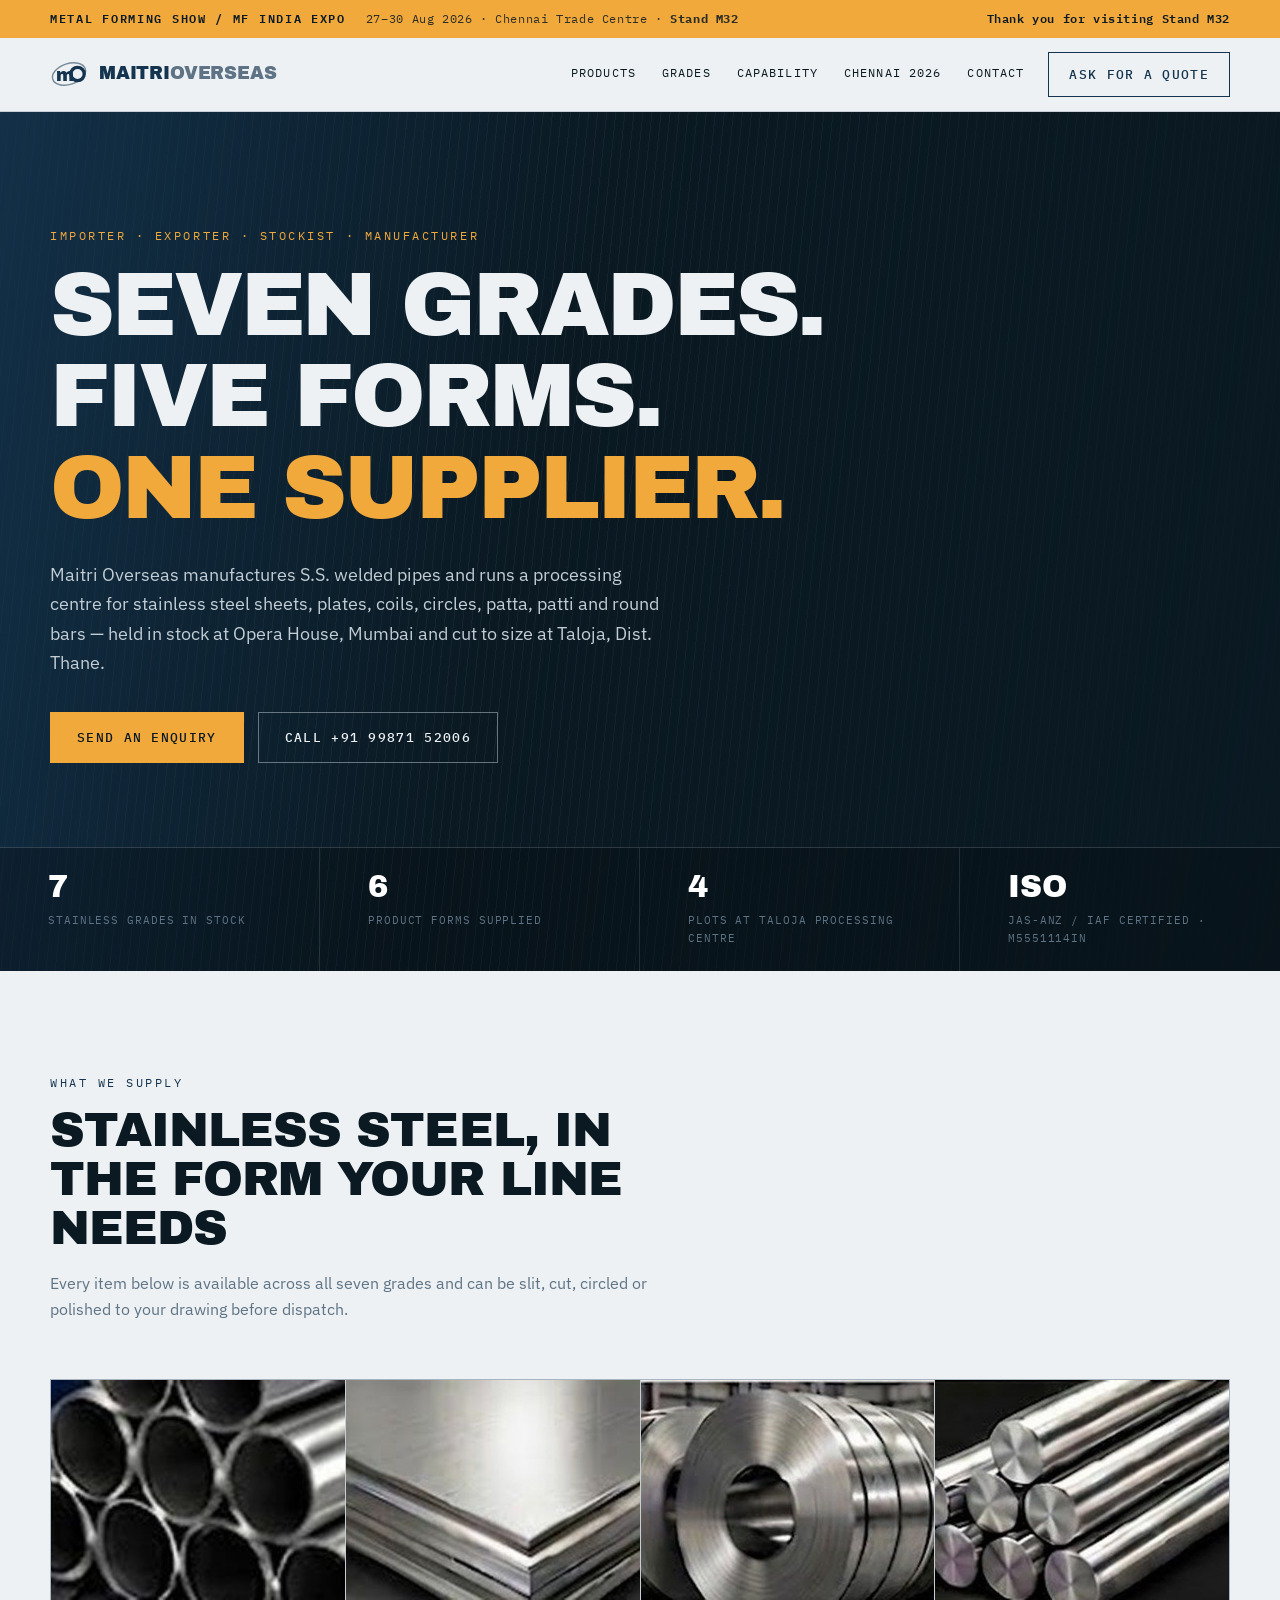
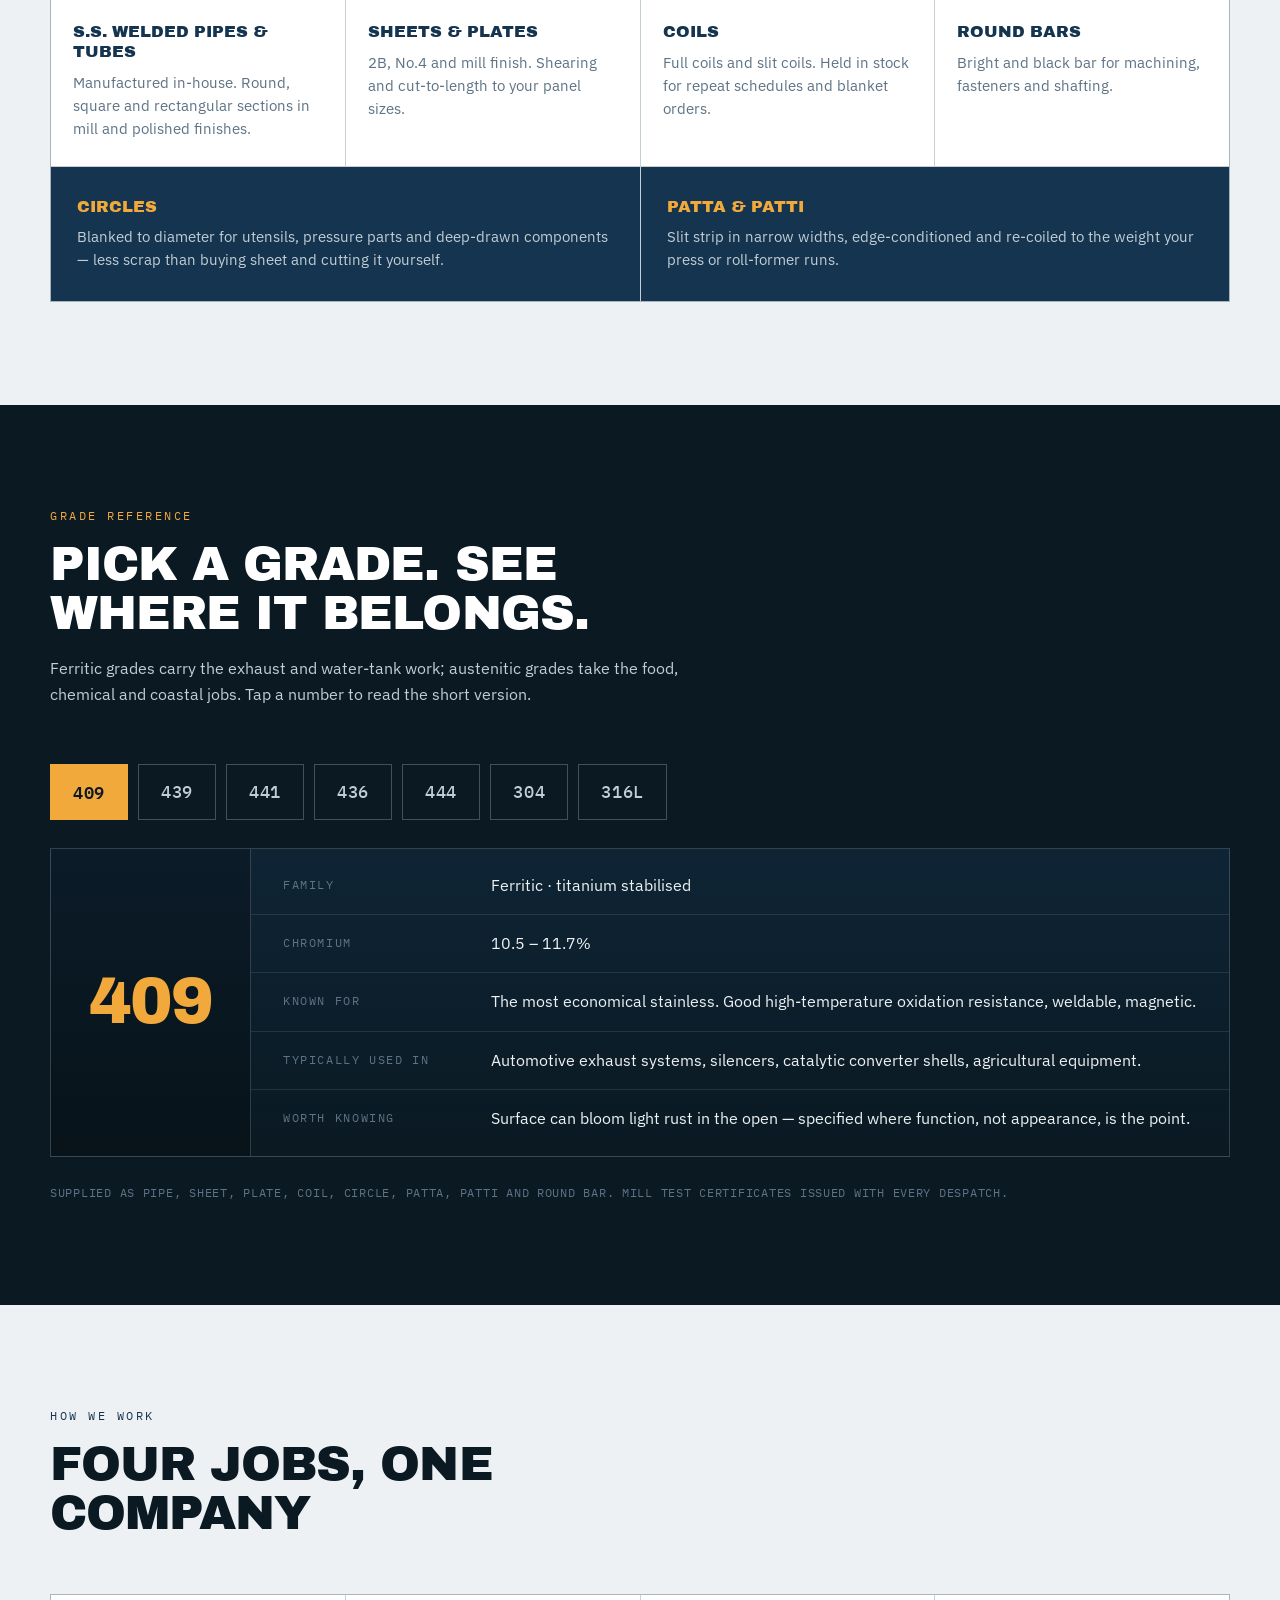
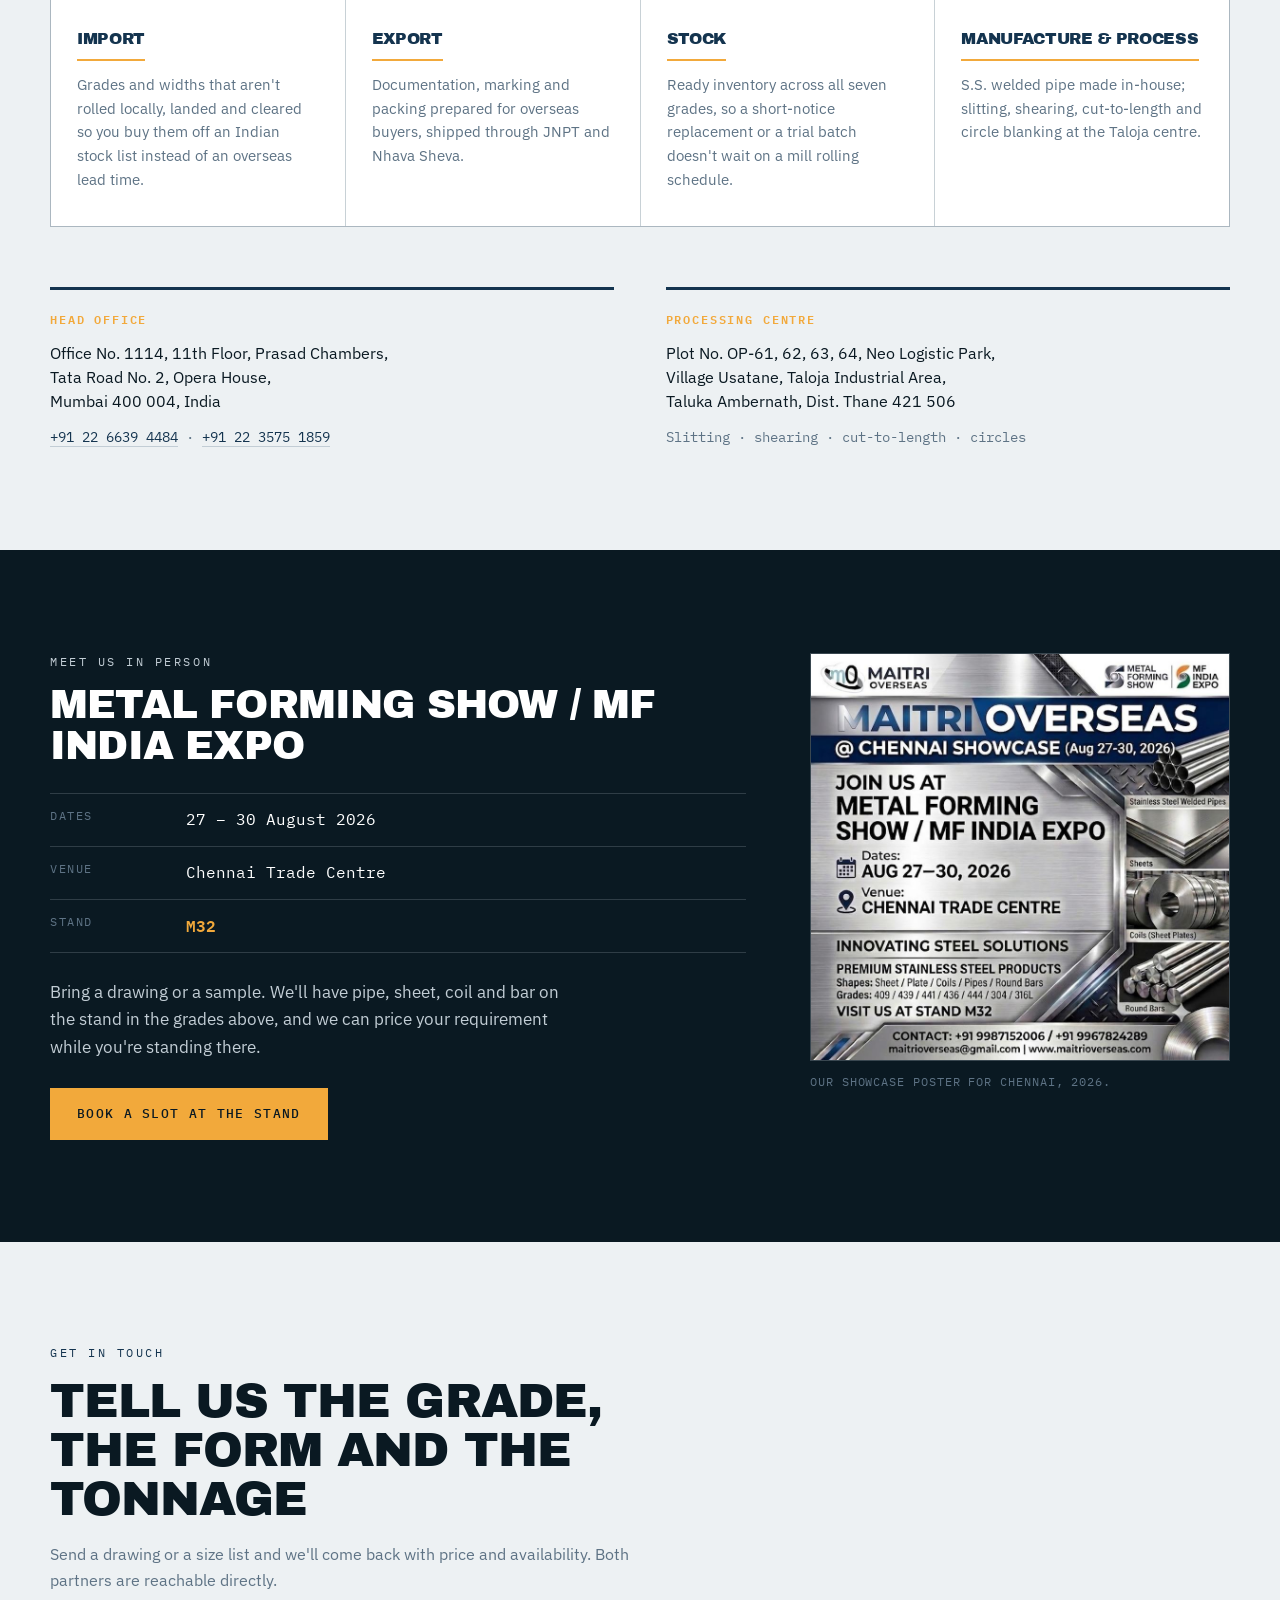
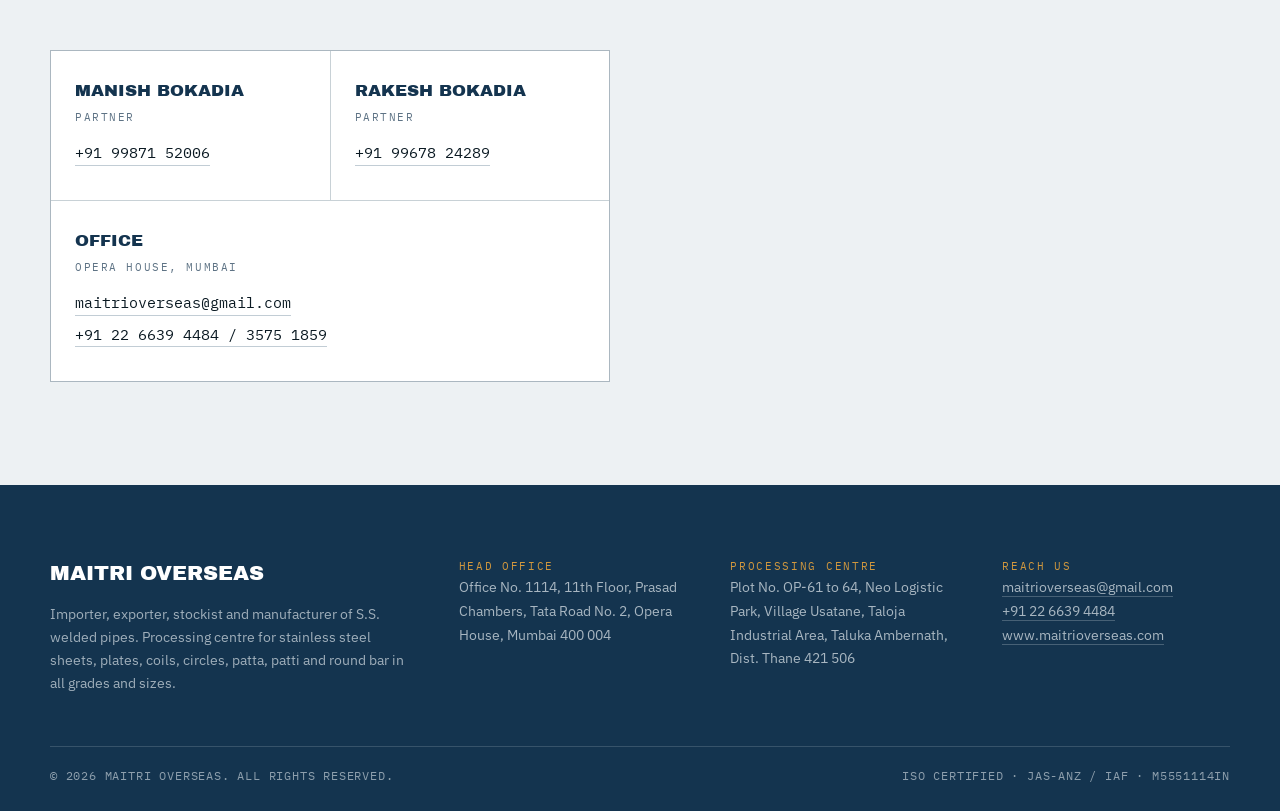
==== index.html @ 158edf80 "Set homepage" ====
<!DOCTYPE html>
<html lang="en">
<head>
<meta charset="UTF-8">
<meta name="viewport" content="width=device-width, initial-scale=1">
<title>Maitri Overseas — Stainless Steel Pipes, Sheets, Coils &amp; Bars | Mumbai</title>
<meta name="description" content="Maitri Overseas: importer, exporter, stockist and manufacturer of S.S. welded pipes, and processing centre for stainless steel sheets, plates, coils, circles, patta, patti and round bars. Grades 409, 439, 441, 436, 444, 304 and 316L. Office at Opera House, Mumbai; processing at Taloja, Dist. Thane.">
<link rel="preconnect" href="https://fonts.googleapis.com">
<link rel="preconnect" href="https://fonts.gstatic.com" crossorigin>
<link href="https://fonts.googleapis.com/css2?family=Archivo+Black&family=IBM+Plex+Mono:wght@400;500;600&family=IBM+Plex+Sans:wght@400;500;600;700&display=swap" rel="stylesheet">
<style>
/* ============================================================
   Maitri Overseas — stylesheet
   Palette: mill-floor steel. Deep navy ink, cool silver,
   one hot amber accent used only where it means something.
   ============================================================ */

:root{
  --ink:      #0A1922;   /* deep steel, near-black */
  --navy:     #14344F;   /* the navy from the visiting card */
  --steel:    #5E7385;   /* mid grey-blue */
  --mill:     #C2CDD5;   /* cool silver */
  --paper:    #EDF1F3;   /* mill-finish pale */
  --white:    #FFFFFF;
  --spark:    #F2A93B;   /* hot amber — accents only */

  --display: "Archivo Black", "Arial Black", Impact, sans-serif;
  --body: "IBM Plex Sans", "Segoe UI", Helvetica, Arial, sans-serif;
  --mono: "IBM Plex Mono", "SFMono-Regular", Consolas, monospace;

  --gut: clamp(20px, 4vw, 48px);
  --rule: 1px solid rgba(94,115,133,.28);
}

*,*::before,*::after{ box-sizing:border-box; }

html{ scroll-behavior:smooth; }

body{
  margin:0;
  background:var(--paper);
  color:var(--ink);
  font-family:var(--body);
  font-size:17px;
  line-height:1.62;
  -webkit-font-smoothing:antialiased;
}

img{ max-width:100%; display:block; }
a{ color:inherit; }

.wrap{ width:min(1180px, 100% - (var(--gut) * 2)); margin-inline:auto; }

.skip{
  position:absolute; left:-9999px; top:0; z-index:99;
  background:var(--spark); color:var(--ink); padding:10px 16px; font-weight:600;
}
.skip:focus{ left:0; }

:focus-visible{ outline:3px solid var(--spark); outline-offset:3px; }

/* ── Type helpers ─────────────────────────────────────────── */

h1,h2,h3{ font-family:var(--display); font-weight:400; letter-spacing:-.02em; line-height:1.02; margin:0; }

.eyebrow{
  font-family:var(--mono); font-size:.72rem; letter-spacing:.22em;
  text-transform:uppercase; color:var(--spark); margin:0 0 14px;
}
.eyebrow--dark{ color:var(--navy); }

.sechead{ max-width:640px; margin-bottom:clamp(32px,5vw,56px); }
.sechead h2{ font-size:clamp(1.9rem, 4.2vw, 3rem); text-transform:uppercase; }
.sechead__note{ color:var(--steel); margin:18px 0 0; font-size:1rem; }
.sechead--light .sechead__note{ color:var(--mill); }

/* ── Buttons ──────────────────────────────────────────────── */

.btn{
  display:inline-block; font-family:var(--mono); font-size:.82rem; font-weight:500;
  letter-spacing:.1em; text-transform:uppercase; text-decoration:none;
  padding:14px 26px; border:1.5px solid transparent; transition:.18s ease;
}
.btn--solid{ background:var(--spark); color:var(--ink); }
.btn--solid:hover{ background:var(--white); }
.btn--line{ border-color:rgba(194,205,213,.5); color:var(--paper); }
.btn--line:hover{ border-color:var(--spark); color:var(--spark); }
.btn--ghost{ border-color:var(--navy); color:var(--navy); padding:11px 20px; }
.btn--ghost:hover{ background:var(--navy); color:var(--white); }

/* ── Expo strip ───────────────────────────────────────────── */

.expo-strip{ background:var(--spark); color:var(--ink); }
.expo-strip__inner{
  display:flex; flex-wrap:wrap; align-items:baseline; gap:8px 20px;
  padding:9px 0; font-family:var(--mono); font-size:.76rem; letter-spacing:.05em;
}
.expo-strip__tag{ font-weight:600; text-transform:uppercase; letter-spacing:.14em; }
.expo-strip__meta{ opacity:.85; }
.expo-strip__count{ margin-left:auto; font-weight:600; }

/* ── Masthead ─────────────────────────────────────────────── */

.masthead{
  position:sticky; top:0; z-index:40;
  background:rgba(237,241,243,.93); backdrop-filter:blur(8px);
  border-bottom:var(--rule);
}
.masthead__inner{ display:flex; align-items:center; gap:24px; padding:14px 0; }

.brand{ display:flex; align-items:center; gap:11px; text-decoration:none; color:var(--navy); }
.brand__mark{ width:38px; height:38px; display:block; }
.brand__mark svg{ width:100%; height:100%; }
.brand__name{
  font-family:var(--display); font-size:1.12rem; letter-spacing:-.01em;
  text-transform:uppercase; line-height:1;
}
.brand__name em{ font-style:normal; color:var(--steel); }

.nav{ display:flex; gap:26px; margin-left:auto; }
.nav a{
  font-family:var(--mono); font-size:.78rem; letter-spacing:.09em; text-transform:uppercase;
  text-decoration:none; color:var(--ink); padding-bottom:3px;
  border-bottom:2px solid transparent;
}
.nav a:hover{ border-bottom-color:var(--spark); }

/* ── Hero ─────────────────────────────────────────────────── */

.hero{ position:relative; background:var(--ink); color:var(--paper); overflow:hidden; }

/* brushed No.4 finish: directional grain, drawn not photographed */
.hero__grain{
  position:absolute; inset:0;
  background:
    linear-gradient(105deg, rgba(20,52,79,.85) 0%, rgba(10,25,34,.2) 42%, rgba(10,25,34,.95) 100%),
    repeating-linear-gradient(96deg,
      rgba(255,255,255,.055) 0px, rgba(255,255,255,.055) 1px,
      rgba(255,255,255,0) 1px,  rgba(255,255,255,0) 4px,
      rgba(0,0,0,.06) 4px,      rgba(0,0,0,.06) 5px,
      rgba(255,255,255,0) 5px,  rgba(255,255,255,0) 9px);
  pointer-events:none;
}
.hero__inner{ position:relative; padding:clamp(64px,9vw,120px) 0 clamp(52px,7vw,84px); }

.hero__title{
  font-size:clamp(2.6rem, 8.4vw, 5.6rem);
  text-transform:uppercase; letter-spacing:-.035em;
  margin:0 0 26px;
}
.hero__title span{ color:var(--spark); }

.hero__lede{ max-width:620px; color:var(--mill); font-size:clamp(1rem,1.9vw,1.14rem); margin:0 0 34px; }

.hero__actions{ display:flex; flex-wrap:wrap; gap:14px; }

.specbar{
  position:relative; list-style:none; margin:0; padding:0;
  display:grid; grid-template-columns:repeat(4,1fr);
  border-top:1px solid rgba(194,205,213,.2);
  background:rgba(0,0,0,.22);
}
.specbar li{
  padding:24px var(--gut);
  border-right:1px solid rgba(194,205,213,.14);
}
.specbar li:last-child{ border-right:0; }
.specbar__n{
  display:block; font-family:var(--display); font-size:1.9rem; color:var(--white);
  line-height:1; margin-bottom:8px;
}
.specbar__l{
  display:block; font-family:var(--mono); font-size:.71rem; letter-spacing:.08em;
  text-transform:uppercase; color:var(--steel);
}

/* ── Sections ─────────────────────────────────────────────── */

.section{ padding:clamp(64px,8vw,110px) 0; scroll-margin-top:76px; }
.section--dark{ background:var(--ink); color:var(--paper); }
.section--dark h2{ color:var(--white); }

/* ── Products ─────────────────────────────────────────────── */

.prods{ display:grid; grid-template-columns:repeat(4,1fr); gap:1px; background:rgba(94,115,133,.28); border:var(--rule); }
.prod{ background:var(--white); display:flex; flex-direction:column; }
.prod__img{ aspect-ratio:4/3; overflow:hidden; background:var(--mill); }
.prod__img img{ width:100%; height:100%; object-fit:cover; transition:transform .5s ease; }
.prod:hover .prod__img img{ transform:scale(1.05); }
.prod__body{ padding:22px 22px 26px; }
.prod__body h3{
  font-size:1.02rem; text-transform:uppercase; letter-spacing:0; color:var(--navy);
  margin-bottom:9px; line-height:1.2;
}
.prod__body p{ margin:0; font-size:.93rem; color:var(--steel); line-height:1.55; }
.prod--text{ grid-column:span 2; background:var(--navy); }
.prod--text .prod__body{ padding:30px 26px; }
.prod--text h3{ color:var(--spark); }
.prod--text p{ color:var(--mill); }

/* ── Grade board (signature) ──────────────────────────────── */

.chips{ display:flex; flex-wrap:wrap; gap:10px; margin-bottom:28px; }
.chip{
  font-family:var(--mono); font-size:1.05rem; font-weight:500; letter-spacing:.04em;
  padding:13px 22px; cursor:pointer;
  background:transparent; color:var(--mill);
  border:1px solid rgba(194,205,213,.3);
  transition:.16s ease;
}
.chip:hover{ border-color:var(--spark); color:var(--white); }
.chip.is-active{ background:var(--spark); border-color:var(--spark); color:var(--ink); font-weight:600; }

.panel{
  display:grid; grid-template-columns:200px 1fr;
  border:1px solid rgba(194,205,213,.22);
  background:linear-gradient(180deg, rgba(20,52,79,.42), rgba(20,52,79,0));
}
.panel__no{
  display:flex; align-items:center; justify-content:center;
  border-right:1px solid rgba(194,205,213,.22);
  background:rgba(0,0,0,.25);
  padding:30px 16px;
}
.panel__no span{
  font-family:var(--display); font-size:clamp(2.6rem,6vw,4rem); color:var(--spark);
  letter-spacing:-.03em; line-height:1;
}
.panel__rows{ margin:0; padding:8px 0; }
.row{
  display:grid; grid-template-columns:190px 1fr; gap:18px;
  padding:16px clamp(20px,3vw,32px);
  border-bottom:1px solid rgba(194,205,213,.13);
}
.row:last-child{ border-bottom:0; }
.row dt{
  font-family:var(--mono); font-size:.72rem; letter-spacing:.14em; text-transform:uppercase;
  color:var(--steel); padding-top:3px;
}
.row dd{ margin:0; color:var(--paper); font-size:.98rem; }

.gradefoot{
  margin:26px 0 0; font-family:var(--mono); font-size:.76rem; letter-spacing:.06em;
  color:var(--steel); text-transform:uppercase;
}

/* ── Capability ───────────────────────────────────────────── */

.cap__grid{ display:grid; grid-template-columns:repeat(4,1fr); gap:1px; background:rgba(94,115,133,.26); border:var(--rule); }
.capcard{ background:var(--white); padding:30px 26px 34px; }
.capcard h3{
  font-size:1rem; text-transform:uppercase; color:var(--navy); margin-bottom:12px;
  padding-bottom:12px; border-bottom:2px solid var(--spark); display:inline-block;
}
.capcard p{ margin:0; font-size:.93rem; color:var(--steel); line-height:1.6; }

.plants{ display:grid; grid-template-columns:1fr 1fr; gap:clamp(24px,4vw,52px); margin-top:clamp(36px,5vw,60px); }
.plant{ border-top:3px solid var(--navy); padding-top:20px; }
.plant__tag{
  font-family:var(--mono); font-size:.72rem; letter-spacing:.16em; text-transform:uppercase;
  color:var(--spark); margin:0 0 12px; font-weight:600;
}
.plant__addr{ margin:0 0 12px; font-size:1.02rem; line-height:1.5; }
.plant__line{ margin:0; font-family:var(--mono); font-size:.85rem; color:var(--steel); }
.plant__line a{ color:var(--navy); text-decoration:none; border-bottom:1px solid var(--mill); }
.plant__line a:hover{ border-bottom-color:var(--spark); }

/* ── Expo ─────────────────────────────────────────────────── */

.expo{ display:grid; grid-template-columns:1fr 420px; gap:clamp(32px,5vw,64px); align-items:start; }
.expo h2{ font-size:clamp(1.7rem,3.6vw,2.5rem); text-transform:uppercase; margin-bottom:26px; }
.expo__copy p{ color:var(--mill); max-width:52ch; }
.expo__facts{ margin:0 0 26px; border-top:1px solid rgba(194,205,213,.2); }
.expo__facts div{
  display:grid; grid-template-columns:120px 1fr; gap:16px;
  padding:13px 0; border-bottom:1px solid rgba(194,205,213,.2);
}
.expo__facts dt{
  font-family:var(--mono); font-size:.72rem; letter-spacing:.14em; text-transform:uppercase;
  color:var(--steel);
}
.expo__facts dd{ margin:0; font-family:var(--mono); font-size:1rem; color:var(--white); }
.expo__facts .hot{ color:var(--spark); font-weight:600; }
.expo__copy .btn{ margin-top:10px; }

.expo__poster{ margin:0; }
.expo__poster img{ width:100%; border:1px solid rgba(194,205,213,.25); }
.expo__poster figcaption,
.cardshot figcaption{
  font-family:var(--mono); font-size:.72rem; letter-spacing:.08em; text-transform:uppercase;
  color:var(--steel); margin-top:12px;
}

/* ── Contact ──────────────────────────────────────────────── */

.contact__grid{ display:grid; grid-template-columns:1fr 1fr; gap:clamp(30px,5vw,60px); align-items:start; }
.people{ display:grid; grid-template-columns:1fr 1fr; gap:1px; background:rgba(94,115,133,.26); border:var(--rule); }
.person{ background:var(--white); padding:26px 24px 28px; }
.person--wide{ grid-column:span 2; }
.person__name{ font-family:var(--display); font-size:1.05rem; text-transform:uppercase; color:var(--navy); margin:0 0 4px; }
.person__role{
  font-family:var(--mono); font-size:.7rem; letter-spacing:.14em; text-transform:uppercase;
  color:var(--steel); margin:0 0 14px;
}
.person__num{
  display:block; font-family:var(--mono); font-size:.95rem; text-decoration:none;
  color:var(--ink); border-bottom:1px solid var(--mill); width:fit-content; margin-bottom:6px;
  overflow-wrap:anywhere;
}
.person__num:hover{ border-bottom-color:var(--spark); color:var(--navy); }

.cardshot{ margin:0; }
.cardshot img{ width:100%; border:1px solid rgba(94,115,133,.3); }

/* ── Footer ───────────────────────────────────────────────── */

.foot{ background:var(--navy); color:var(--mill); padding:clamp(48px,6vw,72px) 0 26px; font-size:.9rem; }
.foot__inner{ display:grid; grid-template-columns:1.6fr 1fr 1fr 1fr; gap:clamp(24px,3.5vw,44px); }
.foot__name{ font-family:var(--display); font-size:1.3rem; text-transform:uppercase; color:var(--white); margin:0 0 12px; }
.foot__desc{ margin:0; line-height:1.6; opacity:.8; }
.foot__h{
  font-family:var(--mono); font-size:.7rem; letter-spacing:.15em; text-transform:uppercase;
  color:var(--spark); margin:0 0 12px;
}
.foot__col p{ margin:0; line-height:1.65; opacity:.85; }
.foot__col a{ text-decoration:none; border-bottom:1px solid rgba(194,205,213,.35); overflow-wrap:anywhere; }
.foot__col a:hover{ color:var(--white); border-bottom-color:var(--spark); }
.foot__base{
  display:flex; flex-wrap:wrap; gap:10px 24px; justify-content:space-between;
  margin-top:clamp(34px,4vw,52px); padding-top:20px;
  border-top:1px solid rgba(194,205,213,.2);
  font-family:var(--mono); font-size:.72rem; letter-spacing:.07em; text-transform:uppercase;
}
.foot__base p{ margin:0; opacity:.7; }

/* ── Responsive ───────────────────────────────────────────── */

@media (max-width: 1000px){
  .prods{ grid-template-columns:repeat(2,1fr); }
  .cap__grid{ grid-template-columns:repeat(2,1fr); }
  .specbar{ grid-template-columns:repeat(2,1fr); }
  .specbar li{ border-bottom:1px solid rgba(194,205,213,.14); }
  .expo{ grid-template-columns:1fr; }
  .expo__poster{ max-width:520px; }
  .contact__grid{ grid-template-columns:1fr; }
  .foot__inner{ grid-template-columns:1fr 1fr; }
  .masthead__cta{ display:none; }
}

@media (max-width: 720px){
  body{ font-size:16px; }
  .masthead__inner{ flex-wrap:wrap; gap:12px 18px; }
  .nav{
    margin-left:0; width:100%; gap:18px;
    overflow-x:auto; padding-bottom:4px; -webkit-overflow-scrolling:touch;
  }
  .nav a{ white-space:nowrap; }
  .prods{ grid-template-columns:1fr; }
  .prod--text{ grid-column:span 1; }
  .cap__grid{ grid-template-columns:1fr; }
  .plants{ grid-template-columns:1fr; }
  .panel{ grid-template-columns:1fr; }
  .panel__no{ border-right:0; border-bottom:1px solid rgba(194,205,213,.22); padding:20px; }
  .row{ grid-template-columns:1fr; gap:6px; }
  .people{ grid-template-columns:1fr; }
  .person--wide{ grid-column:span 1; }
  .foot__inner{ grid-template-columns:1fr; }
  .expo-strip__count{ margin-left:0; }
}

@media (prefers-reduced-motion: reduce){
  html{ scroll-behavior:auto; }
  *,*::before,*::after{ transition-duration:.01ms !important; animation-duration:.01ms !important; }
}

</style>
</head>
<body>

<a class="skip" href="#main">Skip to content</a>

<!-- ── Expo strip ─────────────────────────────────────────────── -->
<div class="expo-strip" id="expoStrip">
  <div class="wrap expo-strip__inner">
    <span class="expo-strip__tag">Metal Forming Show / MF India Expo</span>
    <span class="expo-strip__meta">27–30 Aug 2026 · Chennai Trade Centre · <strong>Stand M32</strong></span>
    <span class="expo-strip__count" id="expoCount" aria-live="polite"></span>
  </div>
</div>

<!-- ── Header ─────────────────────────────────────────────────── -->
<header class="masthead">
  <div class="wrap masthead__inner">
    <a class="brand" href="#top">
      <span class="brand__mark" aria-hidden="true">
        <svg viewBox="0 0 40 40" role="presentation"><ellipse cx="20" cy="20" rx="18" ry="11" transform="rotate(-18 20 20)" fill="none" stroke="currentColor" stroke-width="1.5" opacity=".55"/><text x="6" y="27" font-family="Archivo Black, sans-serif" font-size="19" fill="currentColor">m</text><circle cx="29" cy="20" r="7" fill="none" stroke="currentColor" stroke-width="3.5"/></svg>
      </span>
      <span class="brand__name">Maitri<em>Overseas</em></span>
    </a>
    <nav class="nav" aria-label="Main">
      <a href="#products">Products</a>
      <a href="#grades">Grades</a>
      <a href="#capability">Capability</a>
      <a href="#expo">Chennai 2026</a>
      <a href="#contact">Contact</a>
    </nav>
    <a class="btn btn--ghost masthead__cta" href="mailto:maitrioverseas@gmail.com?subject=Enquiry%20from%20website">Ask for a quote</a>
  </div>
</header>

<main id="main">

<!-- ── Hero ───────────────────────────────────────────────────── -->
<section class="hero" id="top">
  <div class="hero__grain" aria-hidden="true"></div>
  <div class="wrap hero__inner">
    <p class="eyebrow">Importer · Exporter · Stockist · Manufacturer</p>
    <h1 class="hero__title">Seven grades.<br>Five forms.<br><span>One supplier.</span></h1>
    <p class="hero__lede">
      Maitri Overseas manufactures S.S. welded pipes and runs a processing centre for stainless
      steel sheets, plates, coils, circles, patta, patti and round bars — held in stock at
      Opera House, Mumbai and cut to size at Taloja, Dist. Thane.
    </p>
    <div class="hero__actions">
      <a class="btn btn--solid" href="#contact">Send an enquiry</a>
      <a class="btn btn--line" href="tel:+919987152006">Call +91 99871 52006</a>
    </div>
  </div>

  <ul class="specbar" aria-label="Company at a glance">
    <li><span class="specbar__n">7</span><span class="specbar__l">Stainless grades in stock</span></li>
    <li><span class="specbar__n">6</span><span class="specbar__l">Product forms supplied</span></li>
    <li><span class="specbar__n">4</span><span class="specbar__l">Plots at Taloja processing centre</span></li>
    <li><span class="specbar__n">ISO</span><span class="specbar__l">JAS-ANZ / IAF certified · M5551114IN</span></li>
  </ul>
</section>

<!-- ── Products ───────────────────────────────────────────────── -->
<section class="section" id="products">
  <div class="wrap">
    <header class="sechead">
      <p class="eyebrow eyebrow--dark">What we supply</p>
      <h2>Stainless steel, in the form your line needs</h2>
      <p class="sechead__note">Every item below is available across all seven grades and can be slit,
        cut, circled or polished to your drawing before dispatch.</p>
    </header>

    <div class="prods">
      <article class="prod">
        <div class="prod__img"><img src="[data-uri]" alt="Stacked stainless steel welded pipes in assorted diameters"></div>
        <div class="prod__body">
          <h3>S.S. welded pipes &amp; tubes</h3>
          <p>Manufactured in-house. Round, square and rectangular sections in mill and polished finishes.</p>
        </div>
      </article>

      <article class="prod">
        <div class="prod__img"><img src="[data-uri]" alt="Stainless steel sheets and plates stacked on edge"></div>
        <div class="prod__body">
          <h3>Sheets &amp; plates</h3>
          <p>2B, No.4 and mill finish. Shearing and cut-to-length to your panel sizes.</p>
        </div>
      </article>

      <article class="prod">
        <div class="prod__img"><img src="[data-uri]" alt="Cold rolled stainless steel coils in a warehouse rack"></div>
        <div class="prod__body">
          <h3>Coils</h3>
          <p>Full coils and slit coils. Held in stock for repeat schedules and blanket orders.</p>
        </div>
      </article>

      <article class="prod">
        <div class="prod__img"><img src="[data-uri]" alt="Bundle of bright stainless steel round bars"></div>
        <div class="prod__body">
          <h3>Round bars</h3>
          <p>Bright and black bar for machining, fasteners and shafting.</p>
        </div>
      </article>

      <article class="prod prod--text">
        <div class="prod__body">
          <h3>Circles</h3>
          <p>Blanked to diameter for utensils, pressure parts and deep-drawn components — less scrap
            than buying sheet and cutting it yourself.</p>
        </div>
      </article>

      <article class="prod prod--text">
        <div class="prod__body">
          <h3>Patta &amp; patti</h3>
          <p>Slit strip in narrow widths, edge-conditioned and re-coiled to the weight your press
            or roll-former runs.</p>
        </div>
      </article>
    </div>
  </div>
</section>

<!-- ── Grades (signature) ─────────────────────────────────────── -->
<section class="section section--dark" id="grades">
  <div class="wrap">
    <header class="sechead sechead--light">
      <p class="eyebrow">Grade reference</p>
      <h2>Pick a grade. See where it belongs.</h2>
      <p class="sechead__note">Ferritic grades carry the exhaust and water-tank work; austenitic
        grades take the food, chemical and coastal jobs. Tap a number to read the short version.</p>
    </header>

    <div class="gradeboard">
      <div class="chips" role="tablist" aria-label="Stainless steel grades">
        <button class="chip is-active" role="tab" aria-selected="true" aria-controls="gradepanel" data-grade="409">409</button>
        <button class="chip" role="tab" aria-selected="false" aria-controls="gradepanel" data-grade="439">439</button>
        <button class="chip" role="tab" aria-selected="false" aria-controls="gradepanel" data-grade="441">441</button>
        <button class="chip" role="tab" aria-selected="false" aria-controls="gradepanel" data-grade="436">436</button>
        <button class="chip" role="tab" aria-selected="false" aria-controls="gradepanel" data-grade="444">444</button>
        <button class="chip" role="tab" aria-selected="false" aria-controls="gradepanel" data-grade="304">304</button>
        <button class="chip" role="tab" aria-selected="false" aria-controls="gradepanel" data-grade="316L">316L</button>
      </div>

      <div class="panel" id="gradepanel" role="tabpanel" tabindex="0">
        <div class="panel__no"><span id="gNum">409</span></div>
        <dl class="panel__rows">
          <div class="row"><dt>Family</dt><dd id="gFam">Ferritic · titanium stabilised</dd></div>
          <div class="row"><dt>Chromium</dt><dd id="gCr">10.5 – 11.7%</dd></div>
          <div class="row"><dt>Known for</dt><dd id="gFor">The most economical stainless. Good high-temperature oxidation resistance, weldable, magnetic.</dd></div>
          <div class="row"><dt>Typically used in</dt><dd id="gUse">Automotive exhaust systems, silencers, catalytic converter shells, agricultural equipment.</dd></div>
          <div class="row"><dt>Worth knowing</dt><dd id="gNote">Surface can bloom light rust in the open — specified where function, not appearance, is the point.</dd></div>
        </dl>
      </div>
    </div>

    <p class="gradefoot">Supplied as pipe, sheet, plate, coil, circle, patta, patti and round bar.
      Mill test certificates issued with every despatch.</p>
  </div>
</section>

<!-- ── Capability ─────────────────────────────────────────────── -->
<section class="section" id="capability">
  <div class="wrap cap">
    <header class="sechead">
      <p class="eyebrow eyebrow--dark">How we work</p>
      <h2>Four jobs, one company</h2>
    </header>

    <div class="cap__grid">
      <article class="capcard">
        <h3>Import</h3>
        <p>Grades and widths that aren't rolled locally, landed and cleared so you buy them off an
          Indian stock list instead of an overseas lead time.</p>
      </article>
      <article class="capcard">
        <h3>Export</h3>
        <p>Documentation, marking and packing prepared for overseas buyers, shipped through JNPT and
          Nhava Sheva.</p>
      </article>
      <article class="capcard">
        <h3>Stock</h3>
        <p>Ready inventory across all seven grades, so a short-notice replacement or a trial batch
          doesn't wait on a mill rolling schedule.</p>
      </article>
      <article class="capcard">
        <h3>Manufacture &amp; process</h3>
        <p>S.S. welded pipe made in-house; slitting, shearing, cut-to-length and circle blanking at
          the Taloja centre.</p>
      </article>
    </div>

    <div class="plants">
      <div class="plant">
        <p class="plant__tag">Head office</p>
        <p class="plant__addr">Office No. 1114, 11th Floor, Prasad Chambers,<br>
          Tata Road No. 2, Opera House,<br>Mumbai 400 004, India</p>
        <p class="plant__line"><a href="tel:+912266394484">+91 22 6639 4484</a> · <a href="tel:+912235751859">+91 22 3575 1859</a></p>
      </div>
      <div class="plant">
        <p class="plant__tag">Processing centre</p>
        <p class="plant__addr">Plot No. OP-61, 62, 63, 64, Neo Logistic Park,<br>
          Village Usatane, Taloja Industrial Area,<br>Taluka Ambernath, Dist. Thane 421 506</p>
        <p class="plant__line">Slitting · shearing · cut-to-length · circles</p>
      </div>
    </div>
  </div>
</section>

<!-- ── Expo ───────────────────────────────────────────────────── -->
<section class="section section--dark" id="expo">
  <div class="wrap expo">
    <div class="expo__copy">
      <p class="eyebrow">Meet us in person</p>
      <h2>Metal Forming Show / MF India Expo</h2>
      <dl class="expo__facts">
        <div><dt>Dates</dt><dd>27 – 30 August 2026</dd></div>
        <div><dt>Venue</dt><dd>Chennai Trade Centre</dd></div>
        <div><dt>Stand</dt><dd class="hot">M32</dd></div>
      </dl>
      <p>Bring a drawing or a sample. We'll have pipe, sheet, coil and bar on the stand in the
        grades above, and we can price your requirement while you're standing there.</p>
      <a class="btn btn--solid" href="mailto:maitrioverseas@gmail.com?subject=Meeting%20at%20Stand%20M32%2C%20Chennai%20(27-30%20Aug%202026)">Book a slot at the stand</a>
    </div>
    <figure class="expo__poster">
      <img src="[data-uri]" alt="Maitri Overseas exhibition poster for the Chennai showcase, 27 to 30 August 2026, Stand M32">
      <figcaption>Our showcase poster for Chennai, 2026.</figcaption>
    </figure>
  </div>
</section>

<!-- ── Contact ────────────────────────────────────────────────── -->
<section class="section" id="contact">
  <div class="wrap contact">
    <header class="sechead">
      <p class="eyebrow eyebrow--dark">Get in touch</p>
      <h2>Tell us the grade, the form and the tonnage</h2>
      <p class="sechead__note">Send a drawing or a size list and we'll come back with price and
        availability. Both partners are reachable directly.</p>
    </header>

    <div class="contact__grid">
      <div class="people">
        <article class="person">
          <p class="person__name">Manish Bokadia</p>
          <p class="person__role">Partner</p>
          <a class="person__num" href="tel:+919987152006">+91 99871 52006</a>
        </article>
        <article class="person">
          <p class="person__name">Rakesh Bokadia</p>
          <p class="person__role">Partner</p>
          <a class="person__num" href="tel:+919967824289">+91 99678 24289</a>
        </article>
        <article class="person person--wide">
          <p class="person__name">Office</p>
          <p class="person__role">Opera House, Mumbai</p>
          <a class="person__num" href="mailto:maitrioverseas@gmail.com">maitrioverseas@gmail.com</a>
          <a class="person__num" href="tel:+912266394484">+91 22 6639 4484 / 3575 1859</a>
        </article>
      </div>

      <!-- <figure class="cardshot">
        <img src="[data-uri]" alt="Maitri Overseas visiting card listing Manish Bokadia, Rakesh Bokadia, the Opera House head office and the Taloja factory address">
        <figcaption>Everything on our card, in one place.</figcaption>
      </figure> -->
    </div>
  </div>
</section>

</main>

<!-- ── Footer ─────────────────────────────────────────────────── -->
<footer class="foot">
  <div class="wrap foot__inner">
    <div class="foot__brand">
      <p class="foot__name">Maitri Overseas</p>
      <p class="foot__desc">Importer, exporter, stockist and manufacturer of S.S. welded pipes.
        Processing centre for stainless steel sheets, plates, coils, circles, patta, patti and
        round bar in all grades and sizes.</p>
    </div>
    <div class="foot__col">
      <p class="foot__h">Head office</p>
      <p>Office No. 1114, 11th Floor, Prasad Chambers, Tata Road No. 2, Opera House, Mumbai 400 004</p>
    </div>
    <div class="foot__col">
      <p class="foot__h">Processing centre</p>
      <p>Plot No. OP-61 to 64, Neo Logistic Park, Village Usatane, Taloja Industrial Area, Taluka Ambernath, Dist. Thane 421 506</p>
    </div>
    <div class="foot__col">
      <p class="foot__h">Reach us</p>
      <p><a href="mailto:maitrioverseas@gmail.com">maitrioverseas@gmail.com</a><br>
         <a href="tel:+912266394484">+91 22 6639 4484</a><br>
         <a href="https://www.maitrioverseas.com">www.maitrioverseas.com</a></p>
    </div>
  </div>
  <div class="wrap foot__base">
    <p>© <span id="yr">2026</span> Maitri Overseas. All rights reserved.</p>
    <p class="foot__cert">ISO certified · JAS-ANZ / IAF · M5551114IN</p>
  </div>
</footer>

<script>
/* Grade reference data */
var GRADES = {
  "409": {fam:"Ferritic · titanium stabilised", cr:"10.5 – 11.7%",
    forr:"The most economical stainless. Good high-temperature oxidation resistance, weldable, magnetic.",
    use:"Automotive exhaust systems, silencers, catalytic converter shells, agricultural equipment.",
    note:"Surface can bloom light rust in the open — specified where function, not appearance, is the point."},
  "439": {fam:"Ferritic · titanium stabilised", cr:"17.0 – 19.0%",
    forr:"Better corrosion resistance and weldability than 409, with good formability.",
    use:"Exhaust hot ends, hot water tanks, heat exchangers, appliance parts.",
    note:"A common nickel-free step up from 409 when the part will be seen or washed."},
  "441": {fam:"Ferritic · dual stabilised (Ti + Nb)", cr:"17.5 – 18.5%",
    forr:"Holds strength at high temperature better than the single-stabilised ferritics.",
    use:"Exhaust manifolds and hot-end tubing, flue and heating components.",
    note:"Niobium keeps the weld zone from softening under repeated heat cycles."},
  "436": {fam:"Ferritic · molybdenum bearing", cr:"16.0 – 18.0% + ~1% Mo",
    forr:"Improved pitting resistance and a brighter, more stable surface.",
    use:"Automotive trim, exhaust, appliance panels, kitchen fittings.",
    note:"Chosen when 439 corrodes too easily but 304's nickel price is unwelcome."},
  "444": {fam:"Ferritic · dual stabilised, 2% Mo", cr:"17.5 – 19.5% + ~2% Mo",
    forr:"Corrosion resistance close to 316L without nickel, and highly resistant to chloride stress corrosion cracking.",
    use:"Water storage tanks, solar water heaters, heat exchangers, condensers.",
    note:"The usual answer for hot chlorinated water, where austenitic grades can crack."},
  "304": {fam:"Austenitic · 18/8", cr:"18.0 – 20.0% Cr, 8 – 10.5% Ni",
    forr:"The general-purpose workhorse: formable, weldable, easy to polish, non-magnetic as annealed.",
    use:"Kitchen and dairy equipment, food processing, architectural work, utensils, general fabrication.",
    note:"Not for chloride-heavy service — coastal air and salt spray will pit it over time."},
  "316L": {fam:"Austenitic · molybdenum bearing, low carbon", cr:"16.0 – 18.0% Cr, 10 – 14% Ni, 2 – 3% Mo",
    forr:"Molybdenum handles chlorides and acids; low carbon avoids sensitisation after welding.",
    use:"Chemical and pharmaceutical plant, marine and coastal fittings, effluent and desalination lines.",
    note:"Specify the L when sections are welded and cannot be re-annealed afterwards."}
};
(function(){
  var chips = document.querySelectorAll('.chip');
  var f = {n:'gNum', fam:'gFam', cr:'gCr', forr:'gFor', use:'gUse', note:'gNote'};
  function show(g){
    var d = GRADES[g]; if(!d) return;
    document.getElementById(f.n).textContent = g;
    document.getElementById(f.fam).textContent = d.fam;
    document.getElementById(f.cr).textContent = d.cr;
    document.getElementById(f.forr).textContent = d.forr;
    document.getElementById(f.use).textContent = d.use;
    document.getElementById(f.note).textContent = d.note;
  }
  chips.forEach(function(c){
    c.addEventListener('click', function(){
      chips.forEach(function(x){ x.classList.remove('is-active'); x.setAttribute('aria-selected','false'); });
      c.classList.add('is-active'); c.setAttribute('aria-selected','true');
      show(c.dataset.grade);
    });
  });
})();

/* Expo countdown — degrades sensibly before, during and after the show */
(function(){
  var el = document.getElementById('expoCount');
  var strip = document.getElementById('expoStrip');
  if(!el) return;
  var start = new Date(2026,7,27), end = new Date(2026,7,31), now = new Date();
  var day = 864e5, left = Math.ceil((start - now)/day);
  if(now >= start && now < end){ el.textContent = 'On now — come to Stand M32'; }
  else if(left === 1){ el.textContent = 'Opens tomorrow'; }
  else if(left > 1){ el.textContent = left + ' days to go'; }
  else if(strip){ el.textContent = 'Thank you for visiting Stand M32'; }
})();

document.getElementById('yr').textContent = new Date().getFullYear();
</script>
</body>
</html>
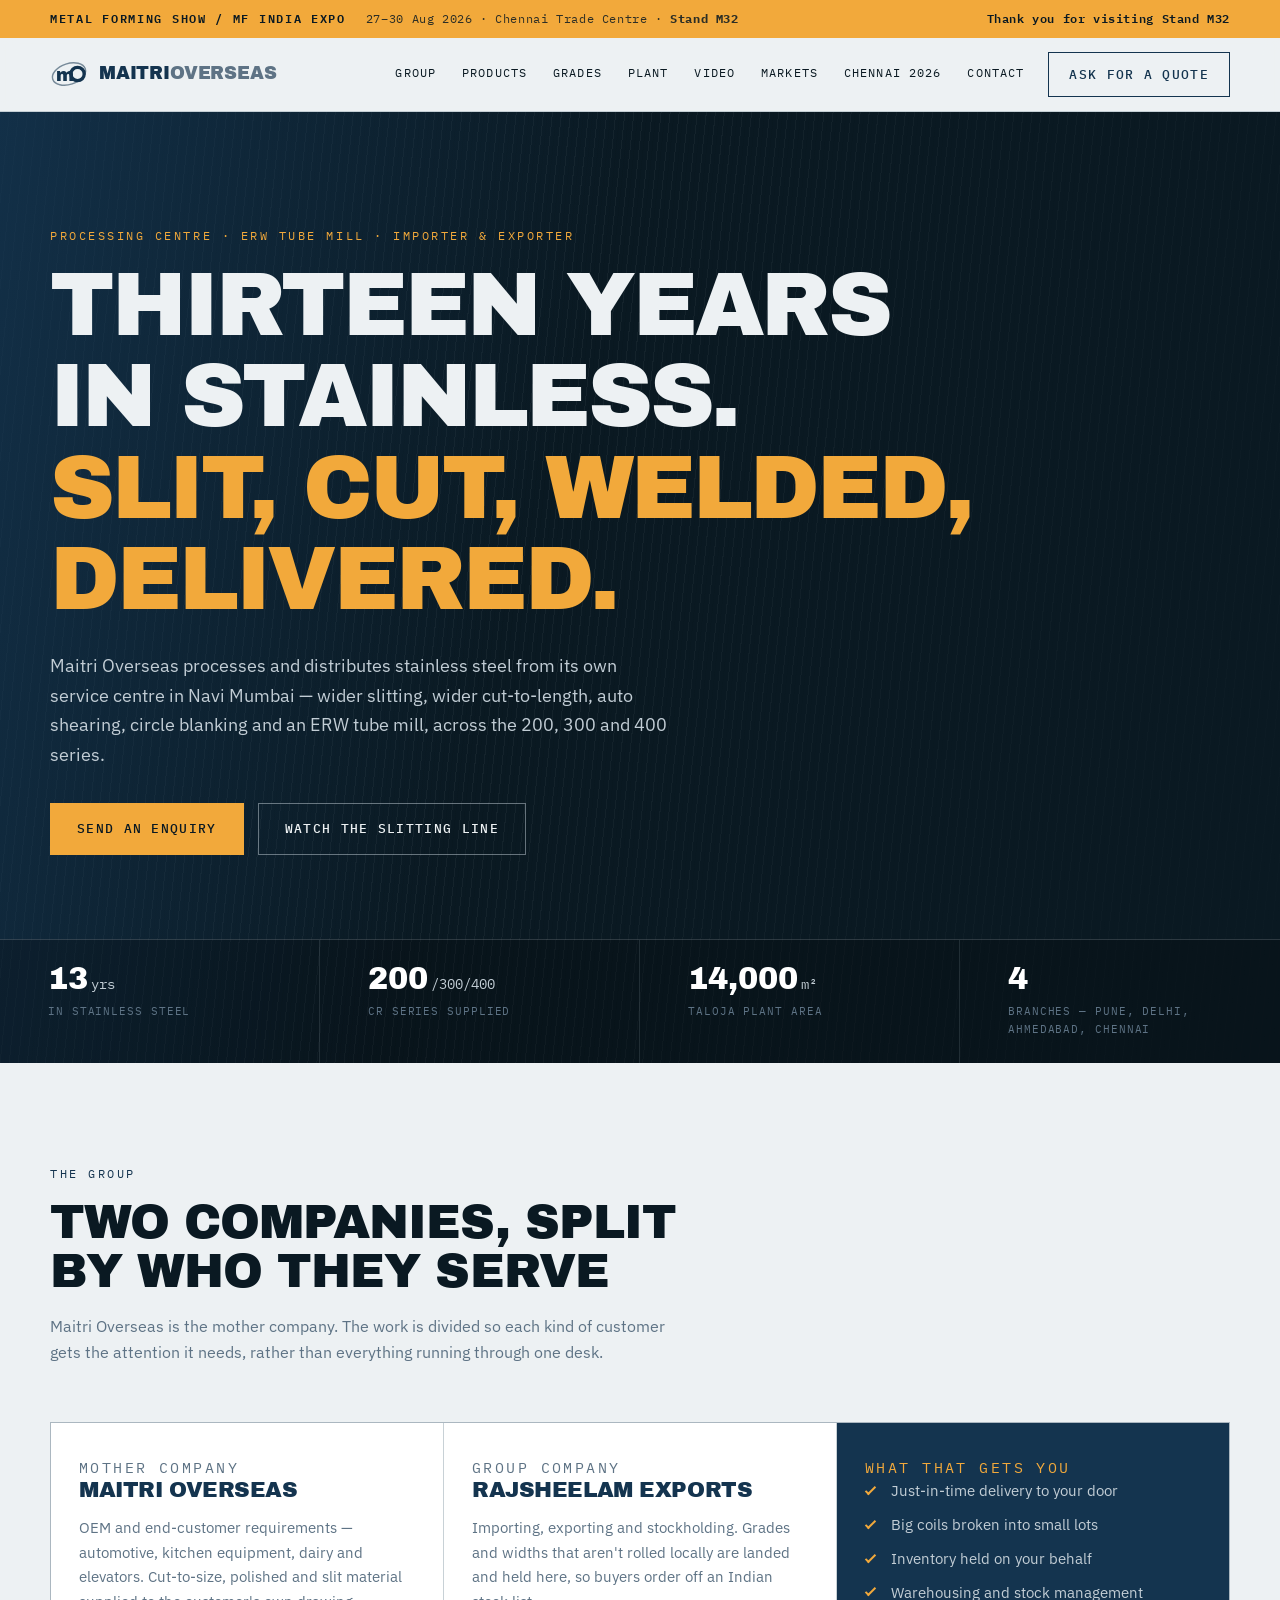
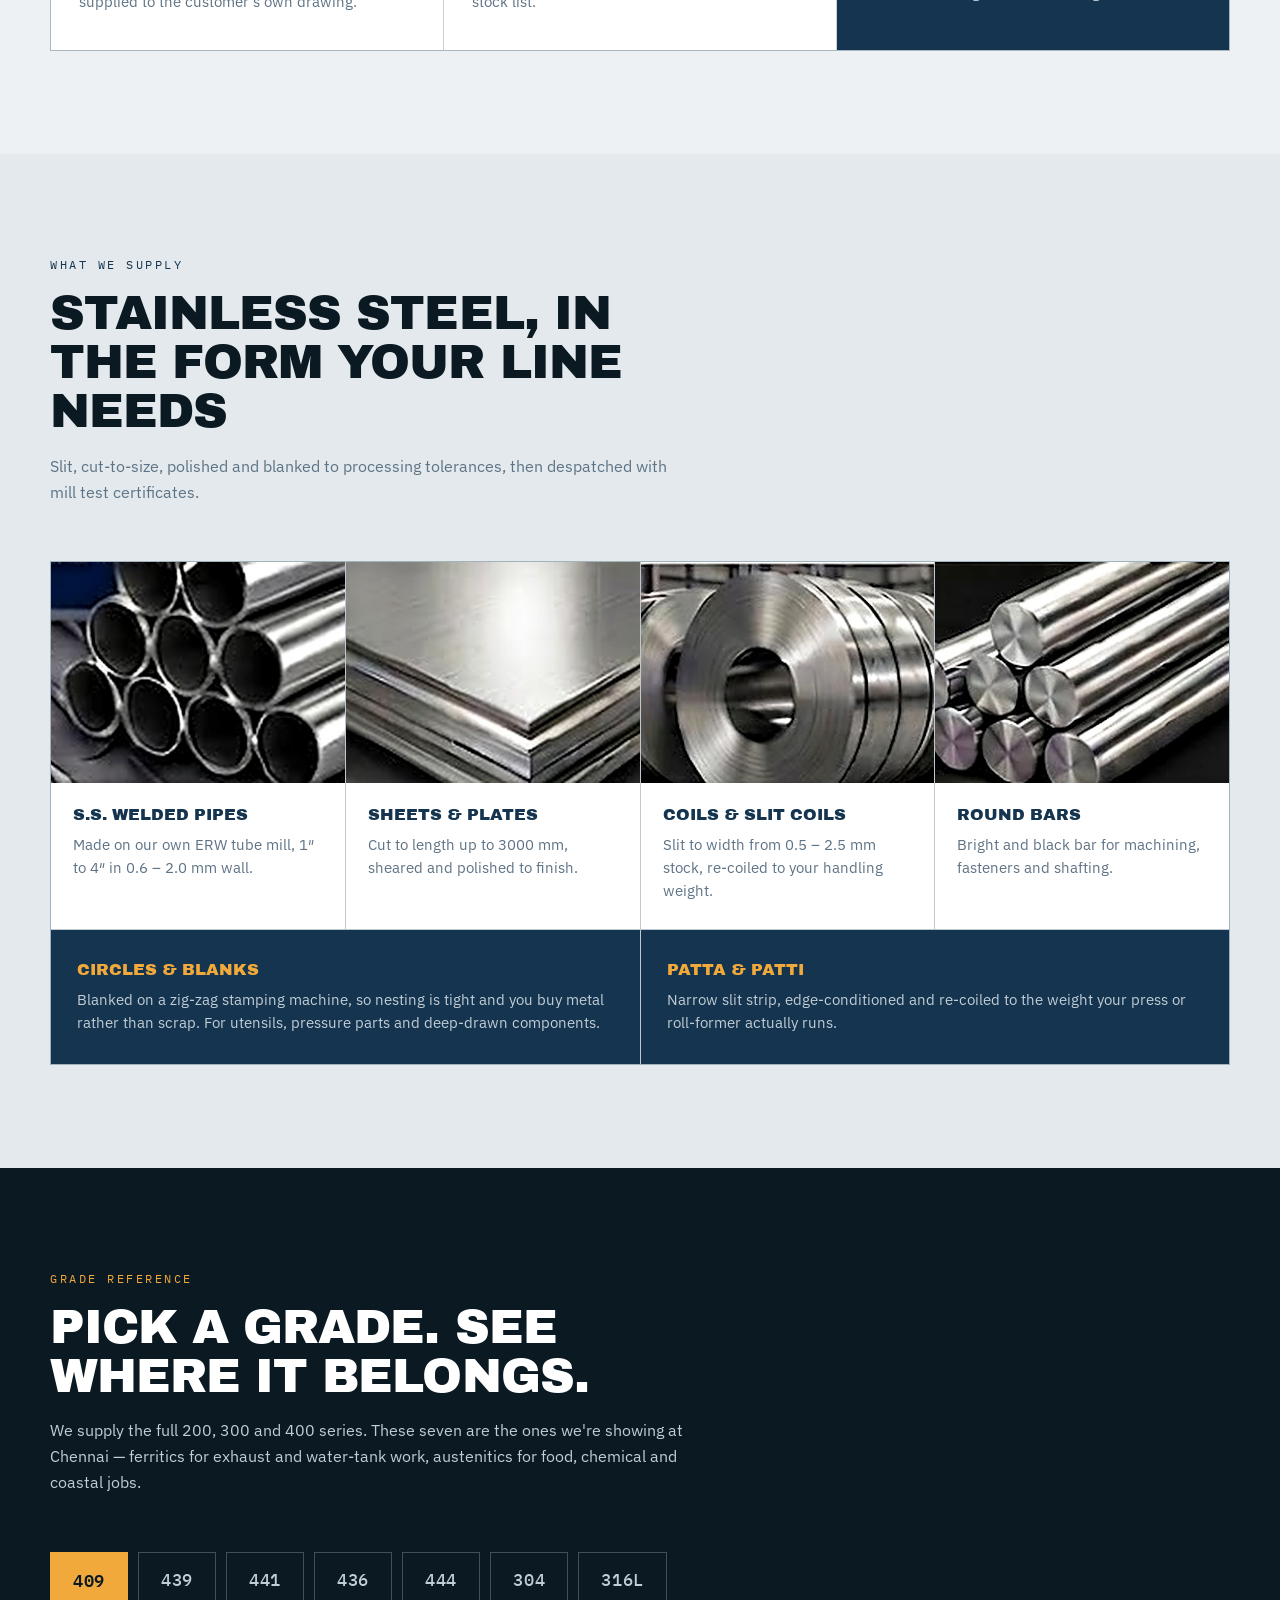
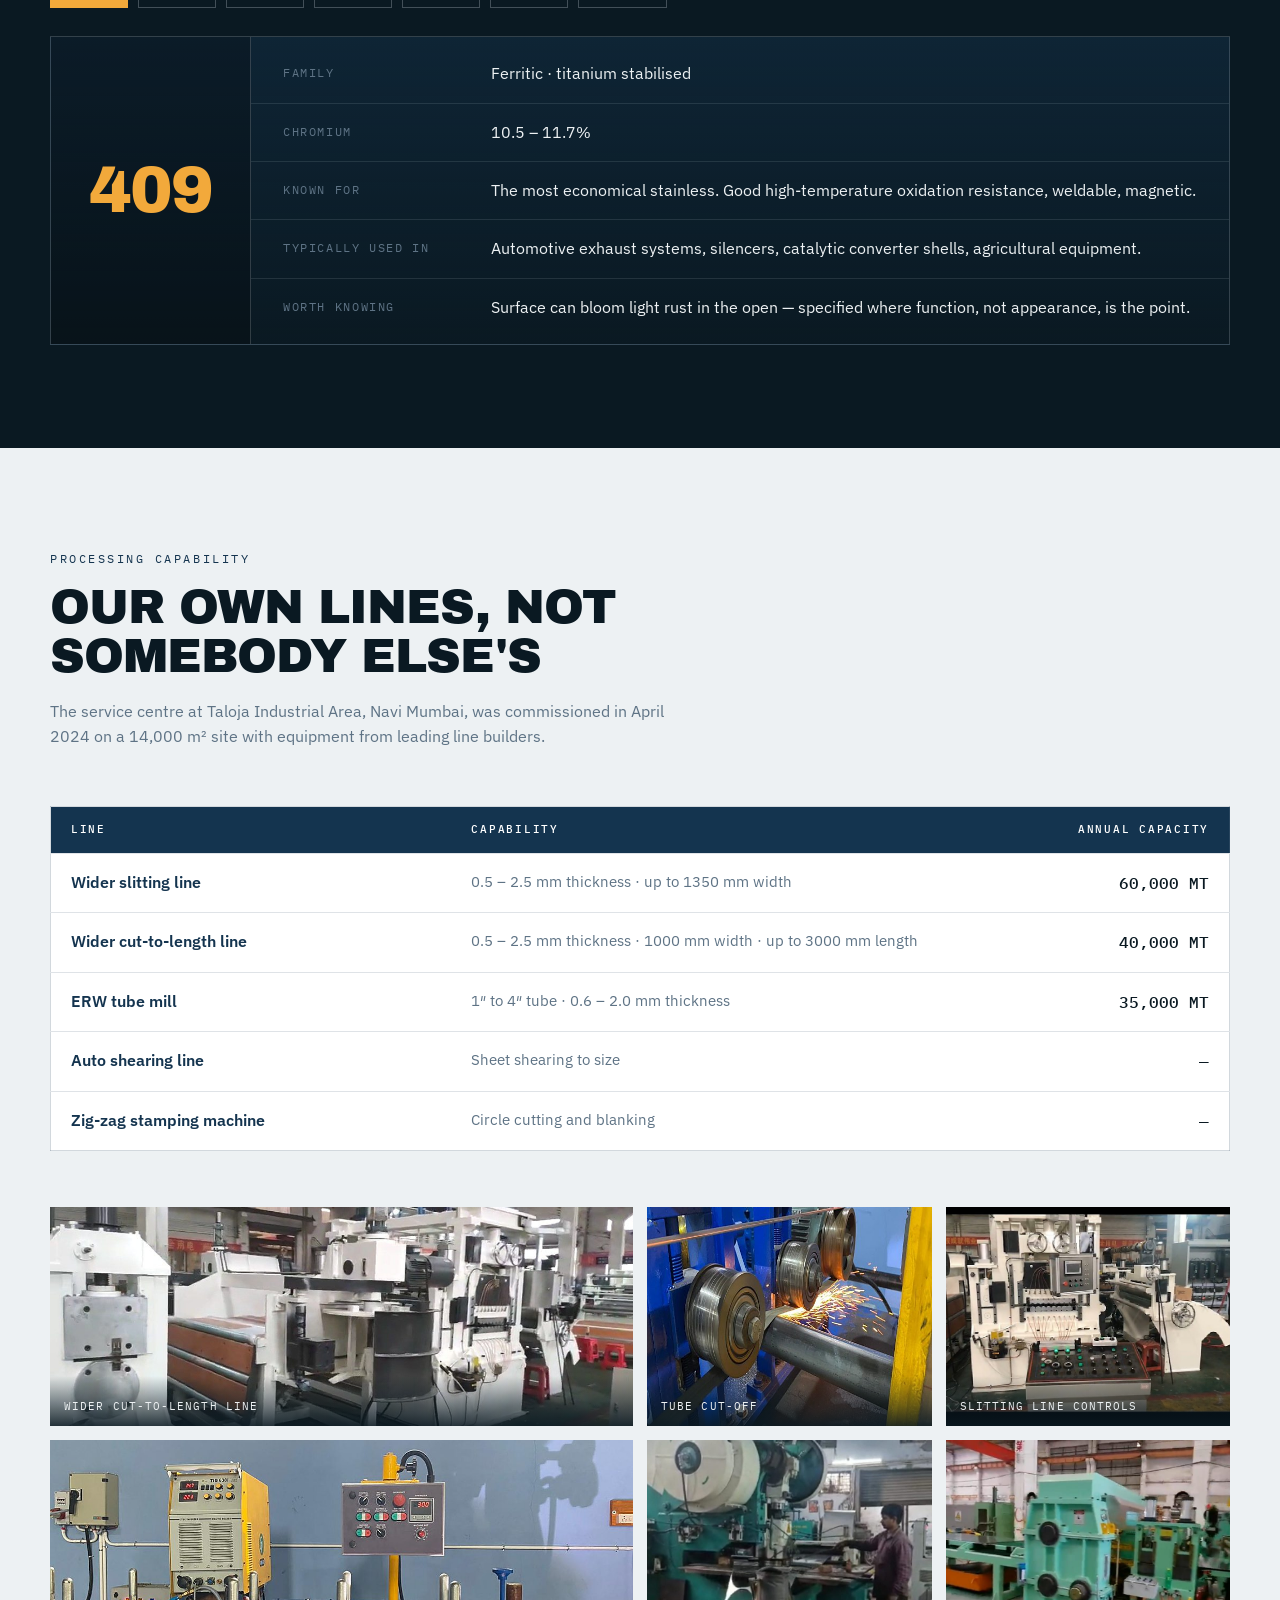
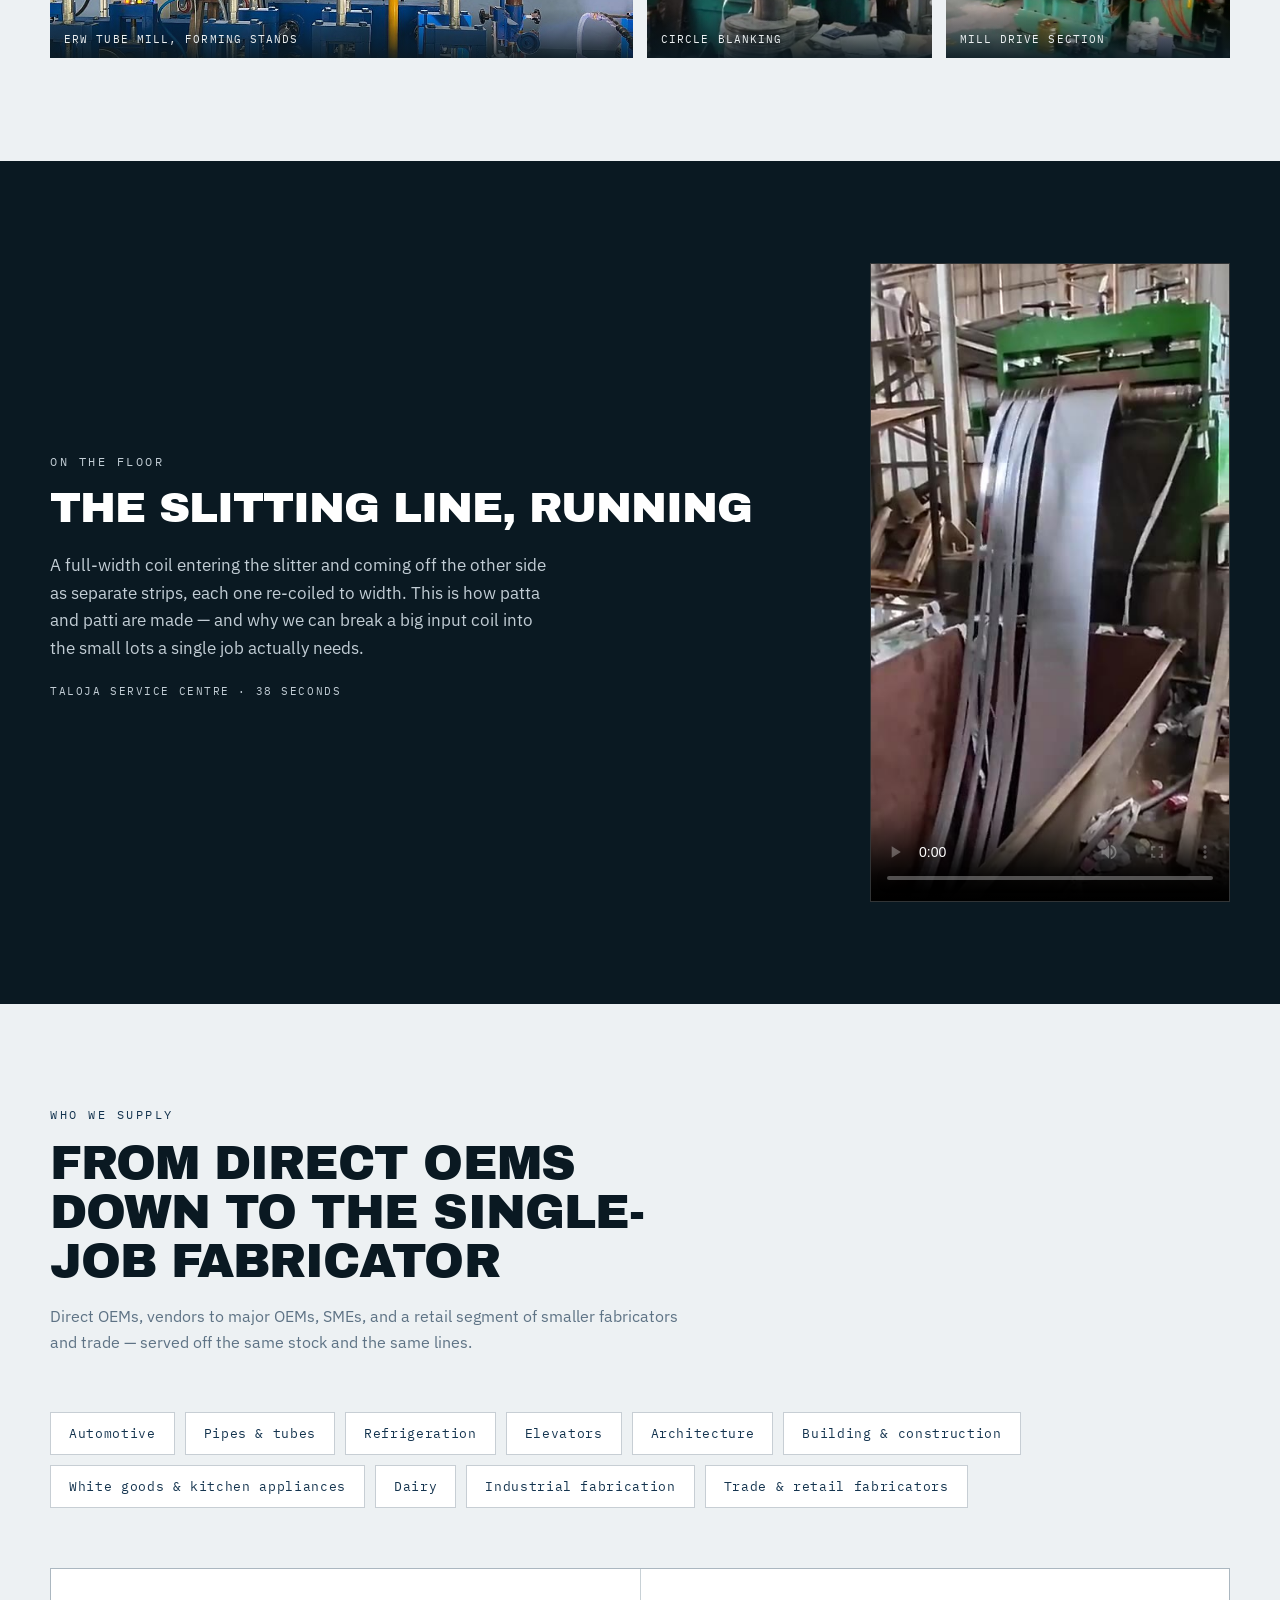
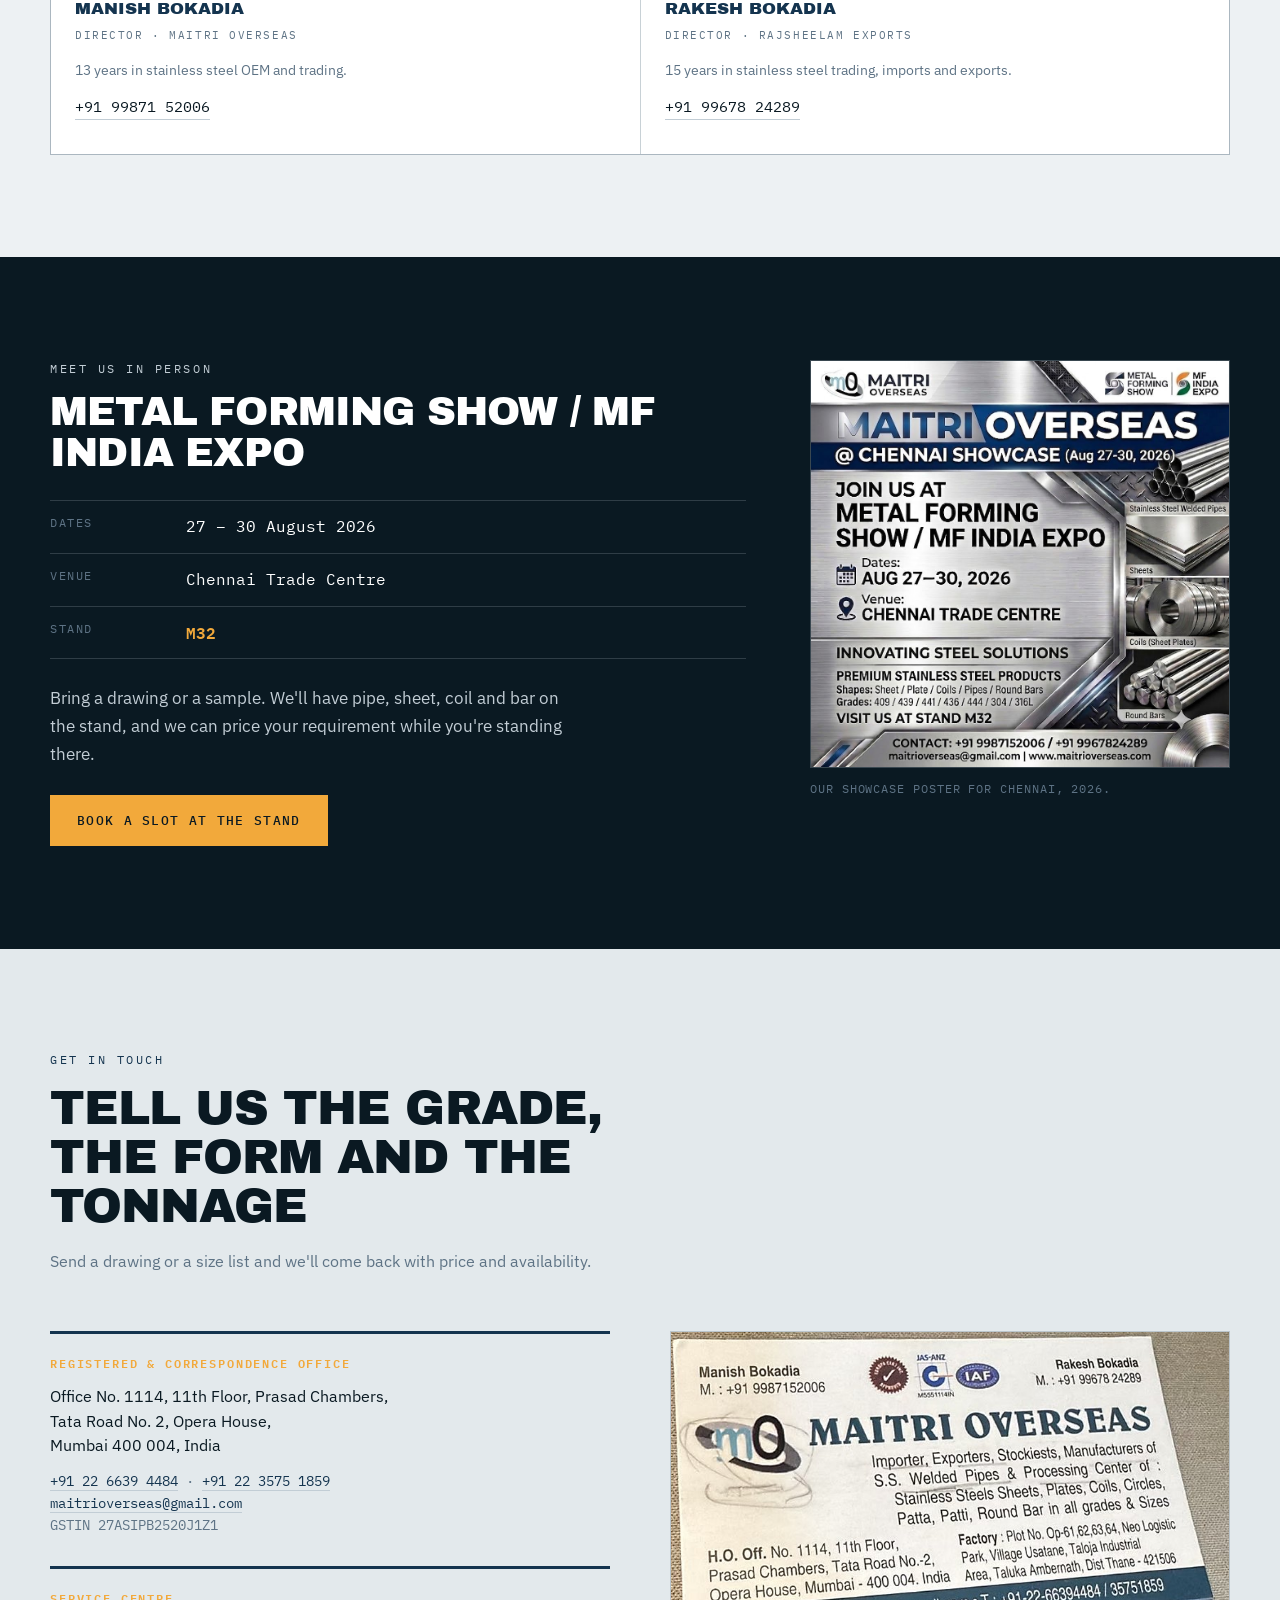
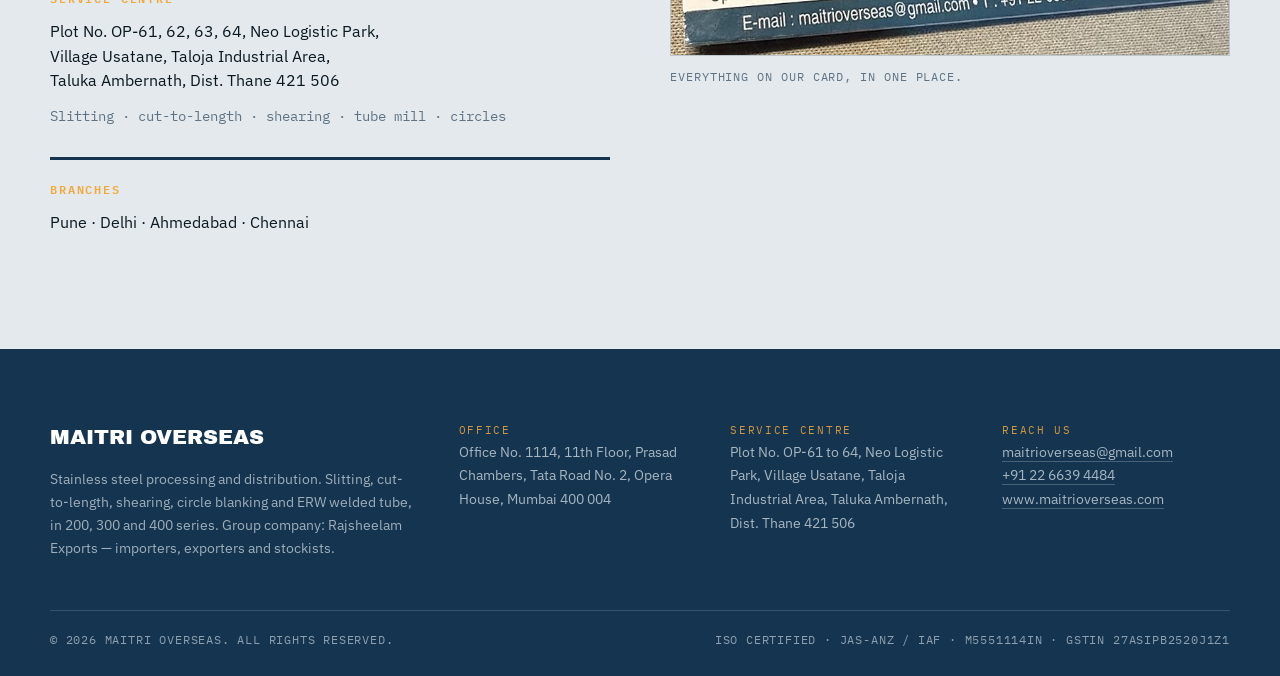
==== commit 433387e1: "Set homepage" ====
--- a/index.html
+++ b/index.html
@@ -3,8 +3,8 @@
 <head>
 <meta charset="UTF-8">
 <meta name="viewport" content="width=device-width, initial-scale=1">
-<title>Maitri Overseas — Stainless Steel Pipes, Sheets, Coils &amp; Bars | Mumbai</title>
-<meta name="description" content="Maitri Overseas: importer, exporter, stockist and manufacturer of S.S. welded pipes, and processing centre for stainless steel sheets, plates, coils, circles, patta, patti and round bars. Grades 409, 439, 441, 436, 444, 304 and 316L. Office at Opera House, Mumbai; processing at Taloja, Dist. Thane.">
+<title>Maitri Overseas — Stainless Steel Processing Centre &amp; ERW Tube Mill | Mumbai</title>
+<meta name="description" content="Maitri Overseas and Rajsheelam Exports: 13 years in stainless steel. Wider slitting and cut-to-length lines, ERW tube mill and circle blanking at Taloja, Navi Mumbai. Sheets, plates, coils, welded pipes, circles, patta, patti and round bars in 200, 300 and 400 series.">
 <link rel="preconnect" href="https://fonts.googleapis.com">
 <link rel="preconnect" href="https://fonts.gstatic.com" crossorigin>
 <link href="https://fonts.googleapis.com/css2?family=Archivo+Black&family=IBM+Plex+Mono:wght@400;500;600&family=IBM+Plex+Sans:wght@400;500;600;700&display=swap" rel="stylesheet">
@@ -373,6 +373,155 @@
   *,*::before,*::after{ transition-duration:.01ms !important; animation-duration:.01ms !important; }
 }
 
+/* ============================================================
+   v2 additions — group, plant, video, markets
+   ============================================================ */
+
+.sr-only{
+  position:absolute; width:1px; height:1px; padding:0; margin:-1px;
+  overflow:hidden; clip:rect(0 0 0 0); white-space:nowrap; border:0;
+}
+
+.section--tint{ background:#E3E9EC; }
+
+/* Hero spec bar — number + small unit */
+.specbar__n i{ font-style:normal; font-family:var(--mono); font-size:.9rem; color:var(--mill); margin-left:3px; letter-spacing:0; }
+
+/* ── Group ────────────────────────────────────────────────── */
+
+.grouprow{ display:grid; grid-template-columns:repeat(3,1fr); gap:1px; background:rgba(94,115,133,.26); border:var(--rule); }
+.groupcard{ background:var(--white); padding:32px 28px 36px; }
+.groupcard__tag{
+  font-family:var(--mono); font-size:.68rem; letter-spacing:.16em; text-transform:uppercase;
+  color:var(--steel); margin:0 0 14px;
+}
+.groupcard h3{ font-size:1.35rem; text-transform:uppercase; color:var(--navy); margin-bottom:14px; }
+.groupcard p{ margin:0; font-size:.95rem; color:var(--steel); line-height:1.62; }
+.groupcard--flat{ background:var(--navy); }
+.groupcard--flat .groupcard__tag{ color:var(--spark); }
+
+.ticks{ list-style:none; margin:0; padding:0; }
+.ticks li{
+  position:relative; padding-left:26px; margin-bottom:11px;
+  color:var(--mill); font-size:.95rem; line-height:1.5;
+}
+.ticks li::before{
+  content:""; position:absolute; left:0; top:.52em;
+  width:11px; height:5px; border-left:2px solid var(--spark); border-bottom:2px solid var(--spark);
+  transform:rotate(-45deg);
+}
+
+/* ── Plant: line table ────────────────────────────────────── */
+
+.lines{ overflow-x:auto; margin-bottom:clamp(36px,5vw,56px); }
+.linetable{ width:100%; border-collapse:collapse; min-width:640px; background:var(--white); border:var(--rule); }
+.linetable thead th{
+  text-align:left; font-family:var(--mono); font-size:.68rem; letter-spacing:.16em;
+  text-transform:uppercase; color:var(--white); background:var(--navy);
+  padding:14px 20px; font-weight:500;
+}
+.linetable tbody th{
+  text-align:left; font-weight:600; font-size:.98rem; color:var(--navy);
+  padding:16px 20px; width:34%; vertical-align:top;
+}
+.linetable td{ padding:16px 20px; font-size:.94rem; color:var(--steel); vertical-align:top; }
+.linetable tbody tr{ border-top:1px solid rgba(94,115,133,.2); }
+.linetable .num{
+  font-family:var(--mono); font-size:1.02rem; color:var(--ink); white-space:nowrap;
+  text-align:right; font-weight:500;
+}
+.linetable thead th:last-child{ text-align:right; }
+
+/* ── Plant gallery ────────────────────────────────────────── */
+
+.gallery{ display:grid; grid-template-columns:repeat(4,1fr); gap:14px; }
+.gal{ margin:0; position:relative; overflow:hidden; background:var(--ink); }
+.gal--wide{ grid-column:span 2; }
+.gal img{ width:100%; height:100%; object-fit:cover; aspect-ratio:4/3; transition:transform .6s ease; }
+.gal--wide img{ aspect-ratio:8/3; }
+.gal:hover img{ transform:scale(1.04); }
+.gal figcaption{
+  position:absolute; left:0; right:0; bottom:0;
+  padding:22px 14px 10px;
+  background:linear-gradient(transparent, rgba(10,25,34,.88));
+  font-family:var(--mono); font-size:.68rem; letter-spacing:.1em; text-transform:uppercase;
+  color:var(--paper);
+}
+
+/* ── Video ────────────────────────────────────────────────── */
+
+.videoblock{ display:grid; grid-template-columns:1fr 360px; gap:clamp(32px,5vw,64px); align-items:center; }
+.videoblock h2{ font-size:clamp(1.8rem,3.8vw,2.7rem); text-transform:uppercase; margin-bottom:22px; }
+.videoblock__copy p{ color:var(--mill); max-width:50ch; }
+.videoblock__meta{
+  font-family:var(--mono); font-size:.7rem; letter-spacing:.14em; text-transform:uppercase;
+  color:var(--steel); margin-top:20px;
+}
+.videoblock__player video{
+  width:100%; display:block; background:#000;
+  border:1px solid rgba(194,205,213,.25);
+}
+
+/* ── Markets ──────────────────────────────────────────────── */
+
+.sectors{
+  list-style:none; margin:0 0 clamp(40px,5vw,60px); padding:0;
+  display:flex; flex-wrap:wrap; gap:10px;
+}
+.sectors li{
+  font-family:var(--mono); font-size:.82rem; letter-spacing:.05em;
+  padding:10px 18px; border:1px solid rgba(94,115,133,.35); color:var(--navy);
+  background:var(--white);
+}
+
+.people--dir{ grid-template-columns:1fr 1fr; }
+.person__note{ margin:0 0 14px; font-size:.9rem; color:var(--steel); line-height:1.5; }
+
+/* ── Contact columns ──────────────────────────────────────── */
+
+.contact__cols{ display:grid; gap:30px; }
+.contact__cols .plant{ background:transparent; }
+
+/* ── Responsive additions ─────────────────────────────────── */
+
+@media (max-width: 1000px){
+  .grouprow{ grid-template-columns:1fr; }
+  .gallery{ grid-template-columns:repeat(2,1fr); }
+  .gal--wide{ grid-column:span 2; }
+  .videoblock{ grid-template-columns:1fr; }
+  .videoblock__player{ max-width:400px; }
+}
+
+@media (max-width: 720px){
+  .gallery{ grid-template-columns:1fr; }
+  .gal--wide{ grid-column:span 1; }
+  .gal--wide img{ aspect-ratio:4/3; }
+  .people--dir{ grid-template-columns:1fr; }
+}
+
+/* Line table becomes stacked cards on small screens */
+@media (max-width: 720px){
+  .lines{ overflow:visible; }
+  .linetable{ min-width:0; border:0; background:transparent; display:block; }
+  .linetable thead{ display:none; }
+  .linetable tbody{ display:block; }
+  .linetable tbody tr{
+    display:block; background:var(--white); border:var(--rule);
+    margin-bottom:12px; border-top:var(--rule);
+  }
+  .linetable tbody th{
+    display:block; width:auto; padding:16px 18px 12px;
+    border-bottom:1px solid rgba(94,115,133,.18);
+  }
+  .linetable td{ display:block; padding:12px 18px; }
+  .linetable td::before{
+    content:attr(data-label); display:block;
+    font-family:var(--mono); font-size:.64rem; letter-spacing:.14em; text-transform:uppercase;
+    color:var(--steel); margin-bottom:5px;
+  }
+  .linetable .num{ text-align:left; padding-top:0; padding-bottom:16px; }
+}
+
 </style>
 </head>
 <body>
@@ -398,9 +547,12 @@
       <span class="brand__name">Maitri<em>Overseas</em></span>
     </a>
     <nav class="nav" aria-label="Main">
+      <a href="#group">Group</a>
       <a href="#products">Products</a>
       <a href="#grades">Grades</a>
-      <a href="#capability">Capability</a>
+      <a href="#plant">Plant</a>
+      <a href="#video">Video</a>
+      <a href="#markets">Markets</a>
       <a href="#expo">Chennai 2026</a>
       <a href="#contact">Contact</a>
     </nav>
@@ -414,64 +566,100 @@
 <section class="hero" id="top">
   <div class="hero__grain" aria-hidden="true"></div>
   <div class="wrap hero__inner">
-    <p class="eyebrow">Importer · Exporter · Stockist · Manufacturer</p>
-    <h1 class="hero__title">Seven grades.<br>Five forms.<br><span>One supplier.</span></h1>
+    <p class="eyebrow">Processing centre · ERW tube mill · Importer &amp; exporter</p>
+    <h1 class="hero__title">Thirteen years<br>in stainless.<br><span>Slit, cut, welded,<br>delivered.</span></h1>
     <p class="hero__lede">
-      Maitri Overseas manufactures S.S. welded pipes and runs a processing centre for stainless
-      steel sheets, plates, coils, circles, patta, patti and round bars — held in stock at
-      Opera House, Mumbai and cut to size at Taloja, Dist. Thane.
+      Maitri Overseas processes and distributes stainless steel from its own service centre in
+      Navi Mumbai — wider slitting, wider cut-to-length, auto shearing, circle blanking and an
+      ERW tube mill, across the 200, 300 and 400 series.
     </p>
     <div class="hero__actions">
       <a class="btn btn--solid" href="#contact">Send an enquiry</a>
-      <a class="btn btn--line" href="tel:+919987152006">Call +91 99871 52006</a>
+      <a class="btn btn--line" href="#video">Watch the slitting line</a>
     </div>
   </div>
 
   <ul class="specbar" aria-label="Company at a glance">
-    <li><span class="specbar__n">7</span><span class="specbar__l">Stainless grades in stock</span></li>
-    <li><span class="specbar__n">6</span><span class="specbar__l">Product forms supplied</span></li>
-    <li><span class="specbar__n">4</span><span class="specbar__l">Plots at Taloja processing centre</span></li>
-    <li><span class="specbar__n">ISO</span><span class="specbar__l">JAS-ANZ / IAF certified · M5551114IN</span></li>
+    <li><span class="specbar__n">13<i>yrs</i></span><span class="specbar__l">In stainless steel</span></li>
+    <li><span class="specbar__n">200<i>/300/400</i></span><span class="specbar__l">CR series supplied</span></li>
+    <li><span class="specbar__n">14,000<i>m²</i></span><span class="specbar__l">Taloja plant area</span></li>
+    <li><span class="specbar__n">4</span><span class="specbar__l">Branches — Pune, Delhi, Ahmedabad, Chennai</span></li>
   </ul>
 </section>
 
+<!-- ── Group ──────────────────────────────────────────────────── -->
+<section class="section" id="group">
+  <div class="wrap">
+    <header class="sechead">
+      <p class="eyebrow eyebrow--dark">The group</p>
+      <h2>Two companies, split by who they serve</h2>
+      <p class="sechead__note">Maitri Overseas is the mother company. The work is divided so each
+        kind of customer gets the attention it needs, rather than everything running through one desk.</p>
+    </header>
+
+    <div class="grouprow">
+      <article class="groupcard">
+        <p class="groupcard__tag">Mother company</p>
+        <h3>Maitri Overseas</h3>
+        <p>OEM and end-customer requirements — automotive, kitchen equipment, dairy and elevators.
+          Cut-to-size, polished and slit material supplied to the customer's own drawing.</p>
+      </article>
+      <article class="groupcard">
+        <p class="groupcard__tag">Group company</p>
+        <h3>Rajsheelam Exports</h3>
+        <p>Importing, exporting and stockholding. Grades and widths that aren't rolled locally are
+          landed and held here, so buyers order off an Indian stock list.</p>
+      </article>
+      <article class="groupcard groupcard--flat">
+        <p class="groupcard__tag">What that gets you</p>
+        <ul class="ticks">
+          <li>Just-in-time delivery to your door</li>
+          <li>Big coils broken into small lots</li>
+          <li>Inventory held on your behalf</li>
+          <li>Warehousing and stock management</li>
+        </ul>
+      </article>
+    </div>
+  </div>
+</section>
+
 <!-- ── Products ───────────────────────────────────────────────── -->
-<section class="section" id="products">
+<section class="section section--tint" id="products">
   <div class="wrap">
     <header class="sechead">
       <p class="eyebrow eyebrow--dark">What we supply</p>
       <h2>Stainless steel, in the form your line needs</h2>
-      <p class="sechead__note">Every item below is available across all seven grades and can be slit,
-        cut, circled or polished to your drawing before dispatch.</p>
+      <p class="sechead__note">Slit, cut-to-size, polished and blanked to processing tolerances,
+        then despatched with mill test certificates.</p>
     </header>
 
     <div class="prods">
       <article class="prod">
-        <div class="prod__img"><img src="[data-uri]" alt="Stacked stainless steel welded pipes in assorted diameters"></div>
+        <div class="prod__img"><img src="[data-uri]" alt="Stacked stainless steel welded pipes in assorted diameters" loading="lazy"></div>
         <div class="prod__body">
-          <h3>S.S. welded pipes &amp; tubes</h3>
-          <p>Manufactured in-house. Round, square and rectangular sections in mill and polished finishes.</p>
+          <h3>S.S. welded pipes</h3>
+          <p>Made on our own ERW tube mill, 1&Prime; to 4&Prime; in 0.6 – 2.0 mm wall.</p>
         </div>
       </article>
 
       <article class="prod">
-        <div class="prod__img"><img src="[data-uri]" alt="Stainless steel sheets and plates stacked on edge"></div>
+        <div class="prod__img"><img src="[data-uri]" alt="Stainless steel sheets and plates stacked on edge" loading="lazy"></div>
         <div class="prod__body">
           <h3>Sheets &amp; plates</h3>
-          <p>2B, No.4 and mill finish. Shearing and cut-to-length to your panel sizes.</p>
+          <p>Cut to length up to 3000 mm, sheared and polished to finish.</p>
         </div>
       </article>
 
       <article class="prod">
-        <div class="prod__img"><img src="[data-uri]" alt="Cold rolled stainless steel coils in a warehouse rack"></div>
+        <div class="prod__img"><img src="[data-uri]" alt="Cold rolled stainless steel coils in a warehouse rack" loading="lazy"></div>
         <div class="prod__body">
-          <h3>Coils</h3>
-          <p>Full coils and slit coils. Held in stock for repeat schedules and blanket orders.</p>
+          <h3>Coils &amp; slit coils</h3>
+          <p>Slit to width from 0.5 – 2.5 mm stock, re-coiled to your handling weight.</p>
         </div>
       </article>
 
       <article class="prod">
-        <div class="prod__img"><img src="[data-uri]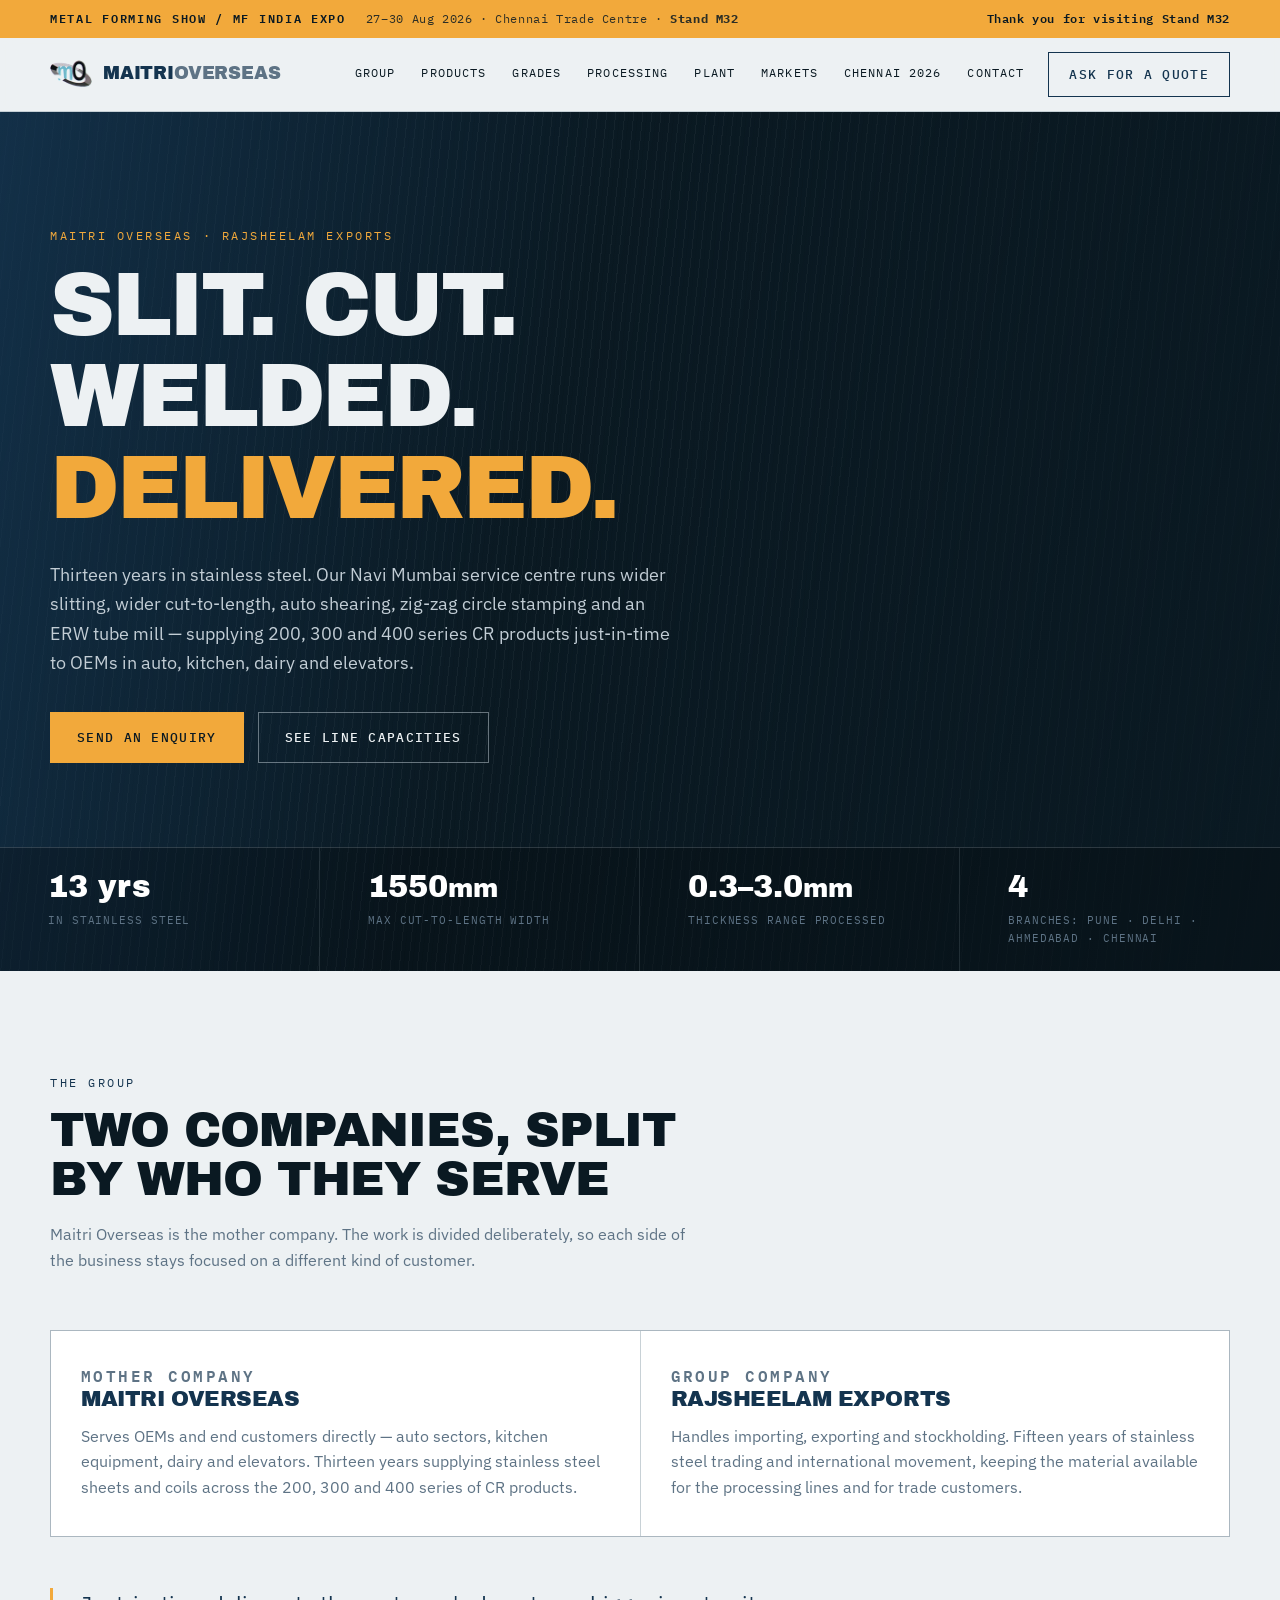
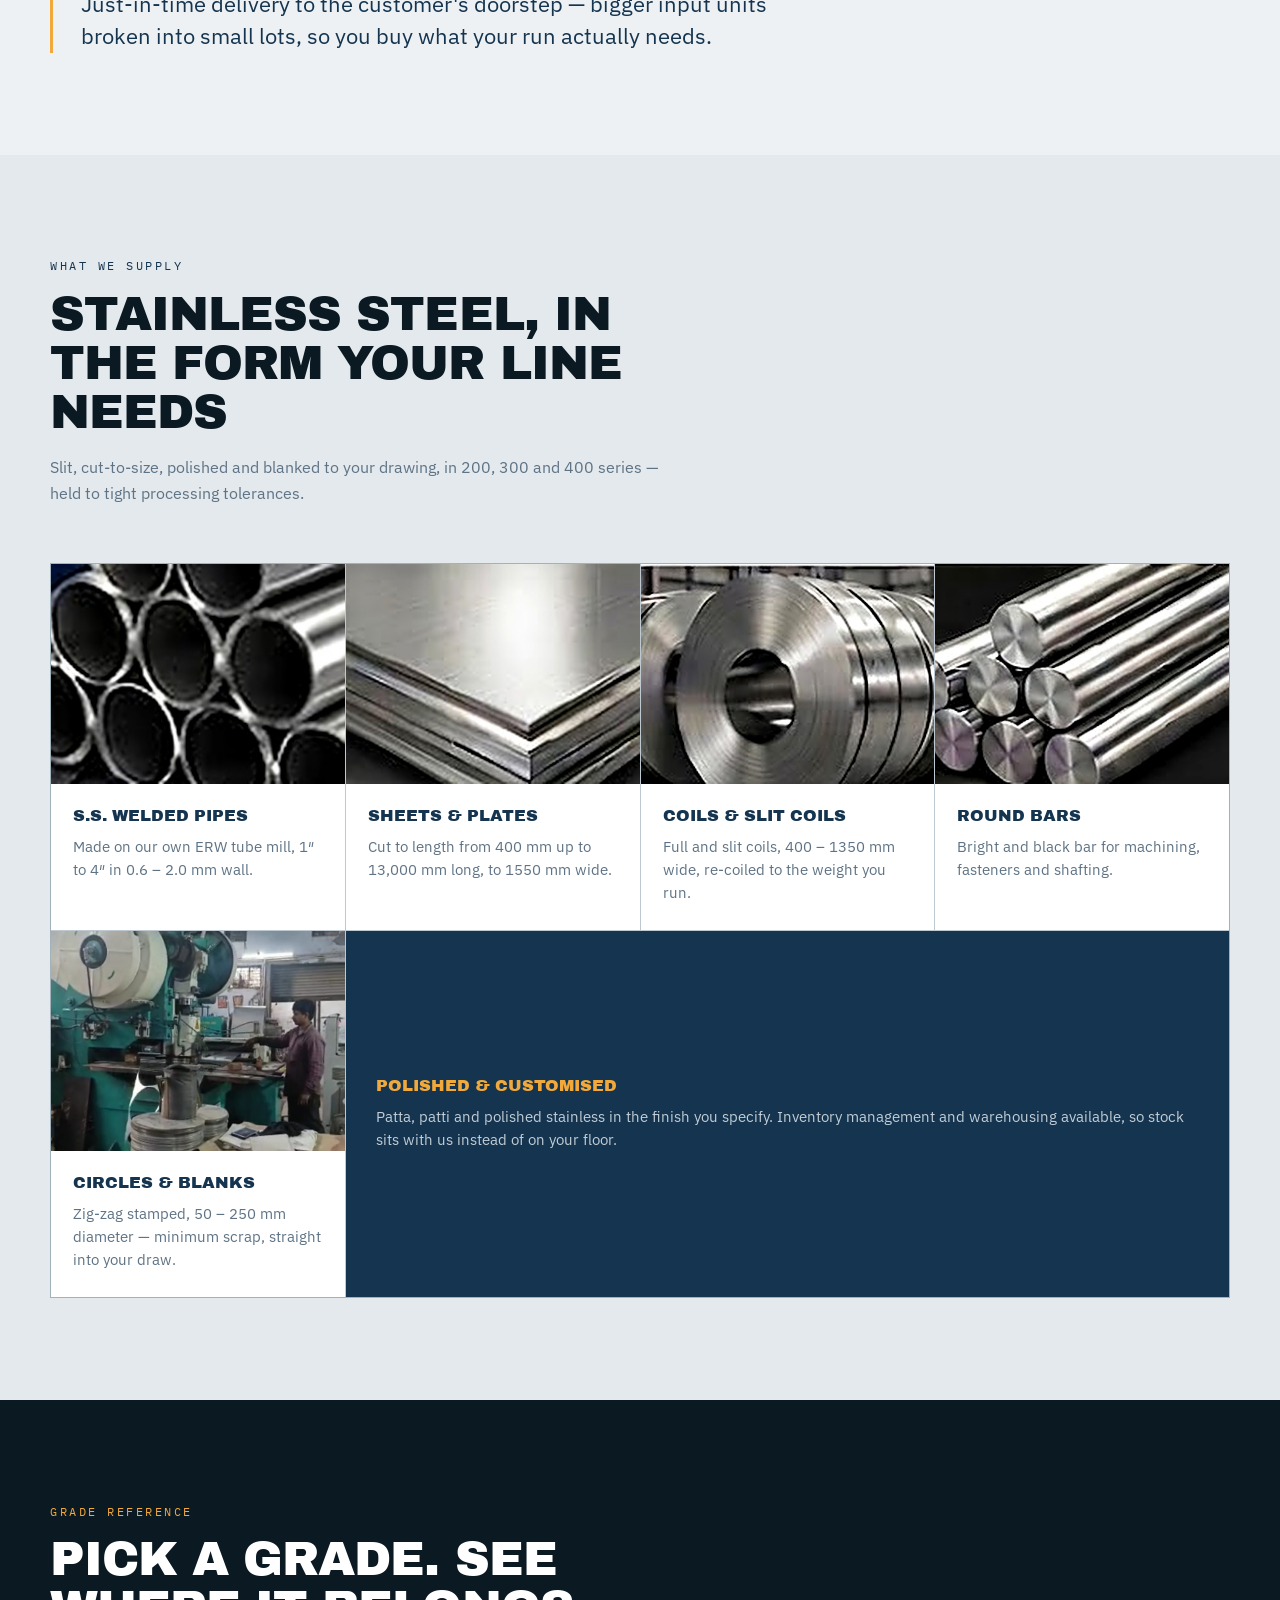
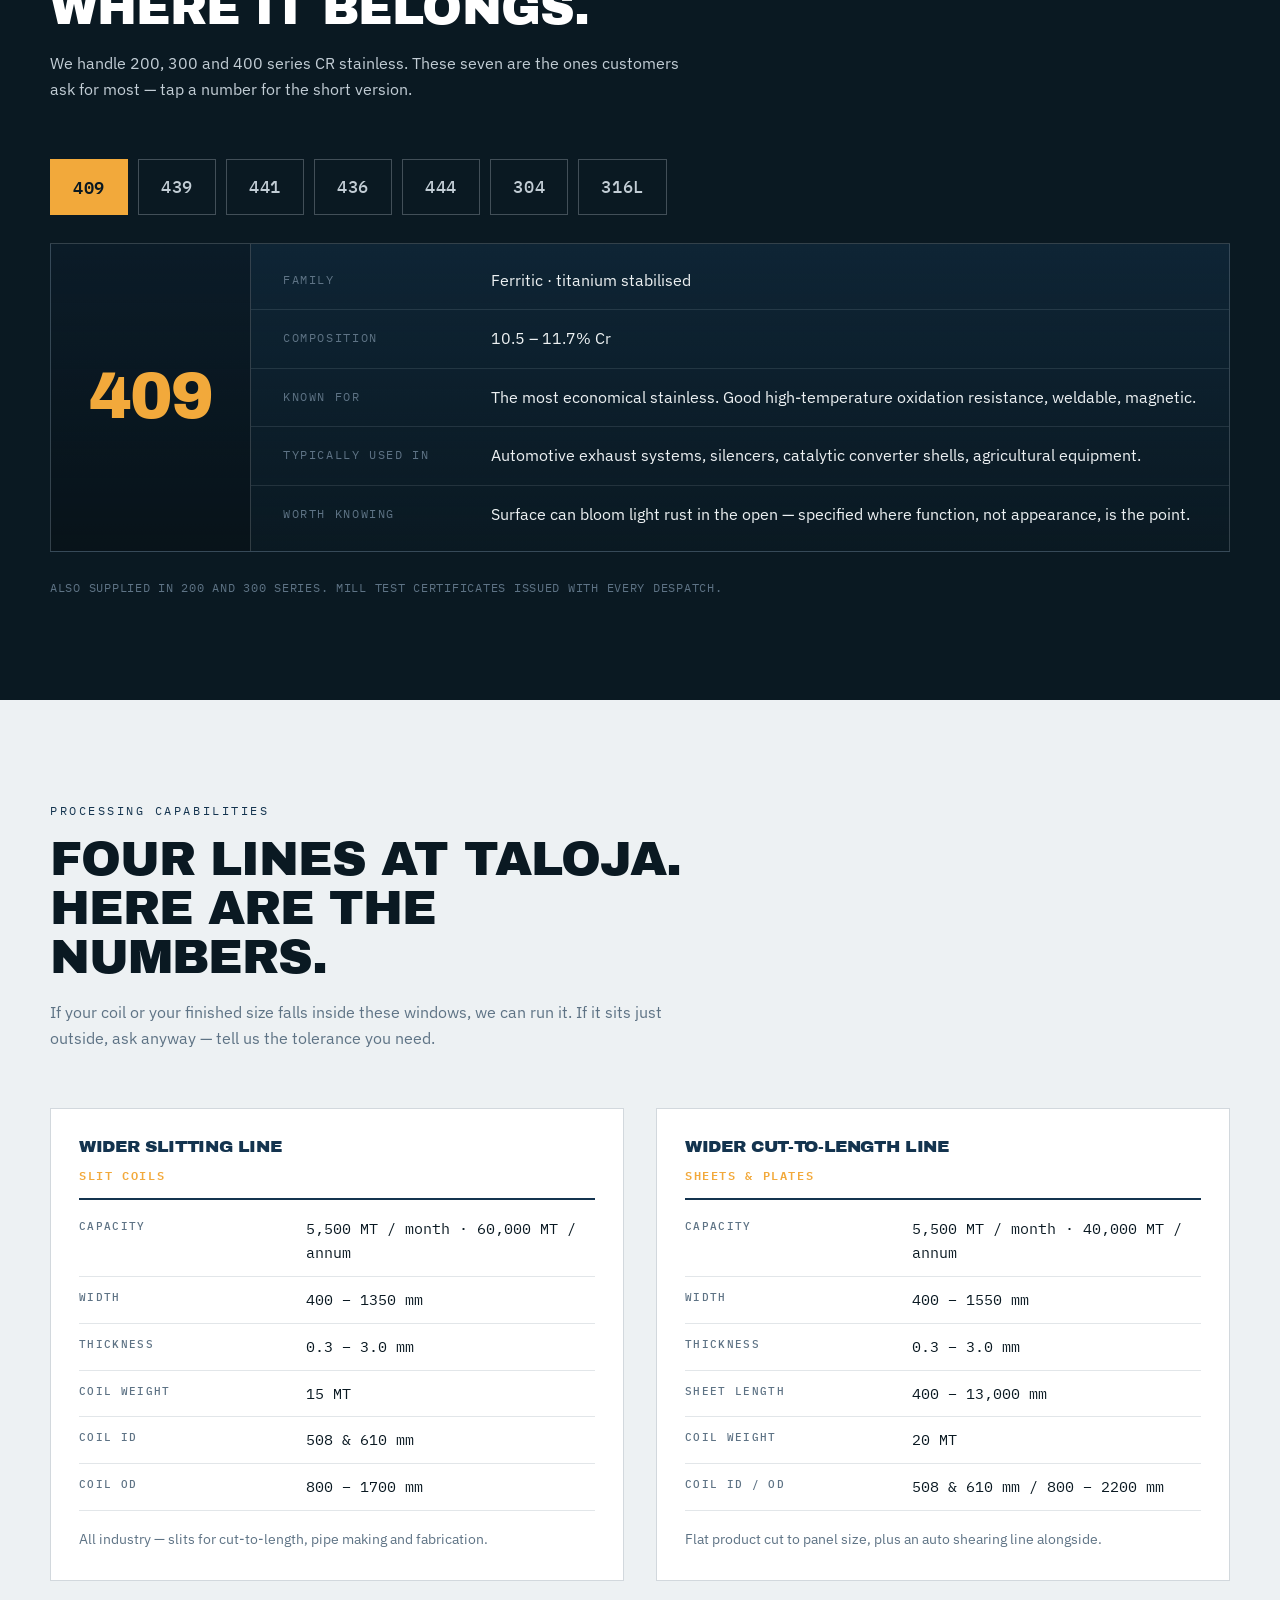
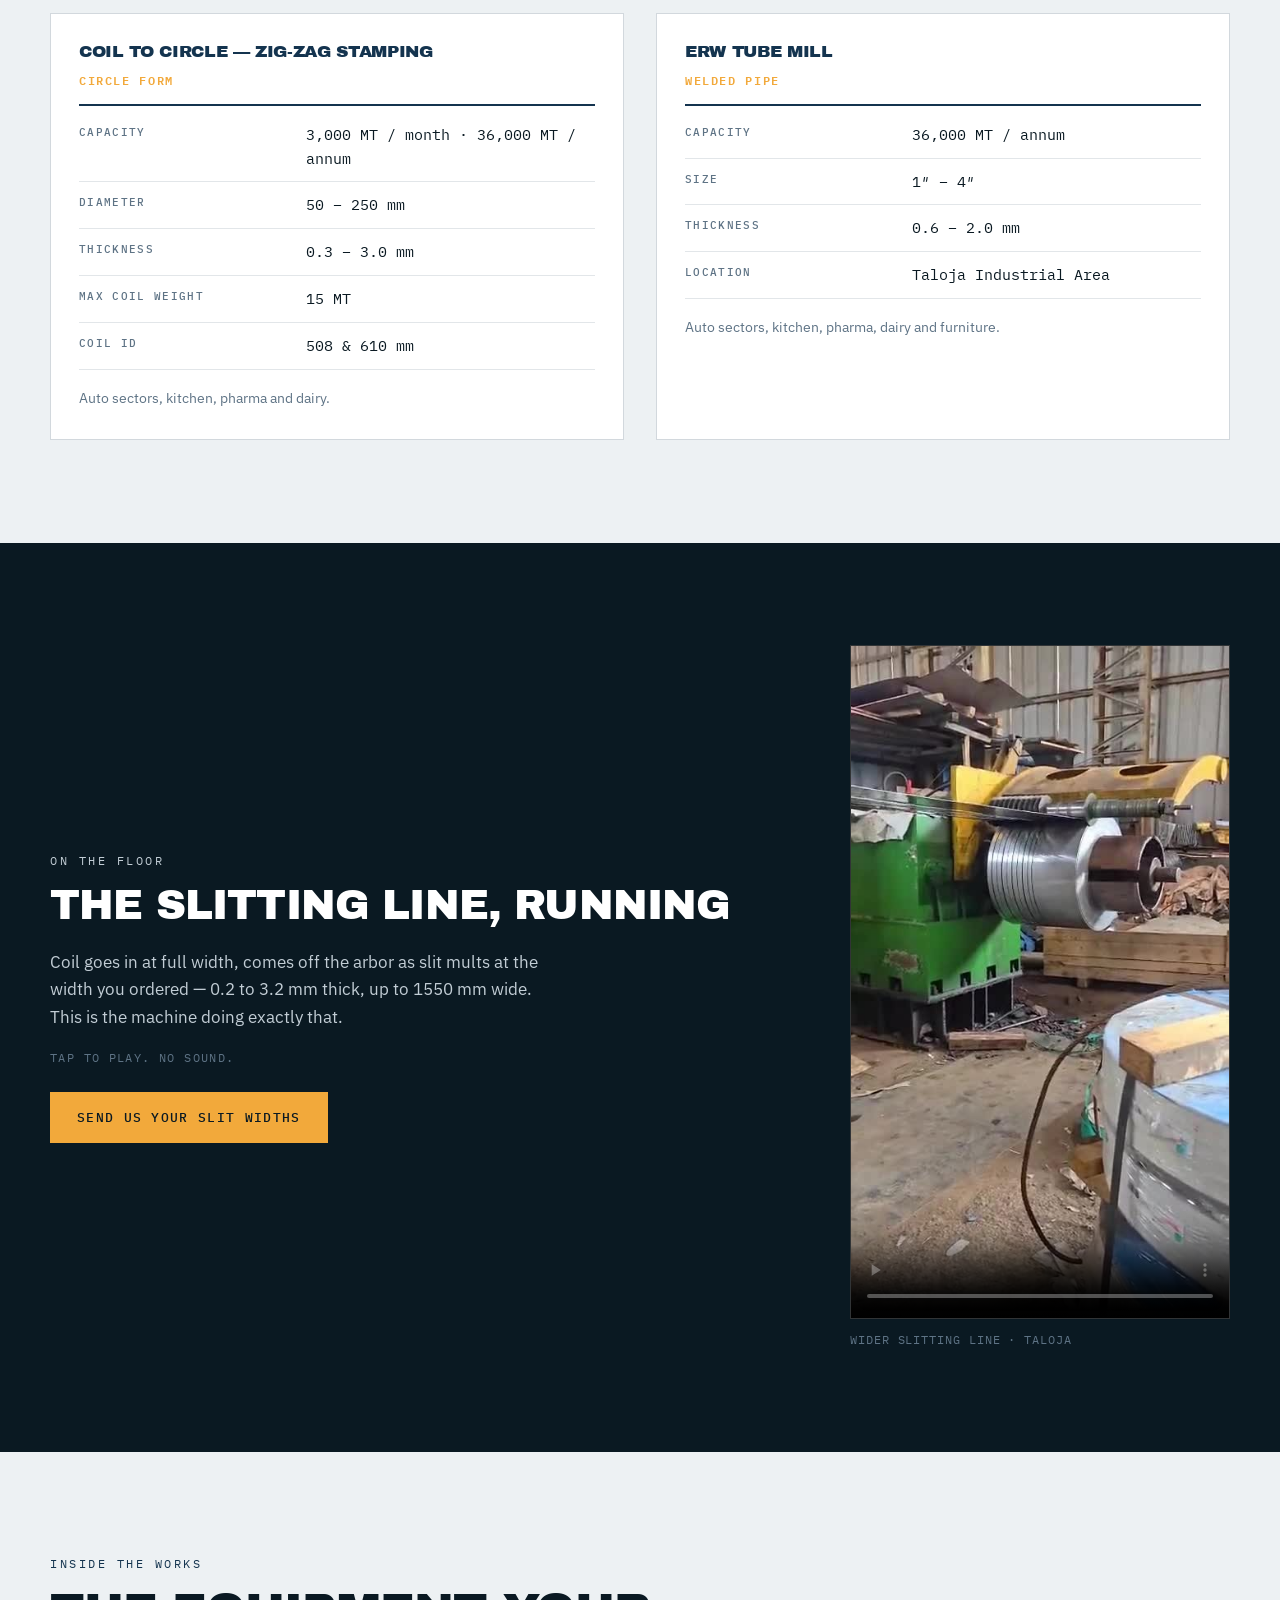
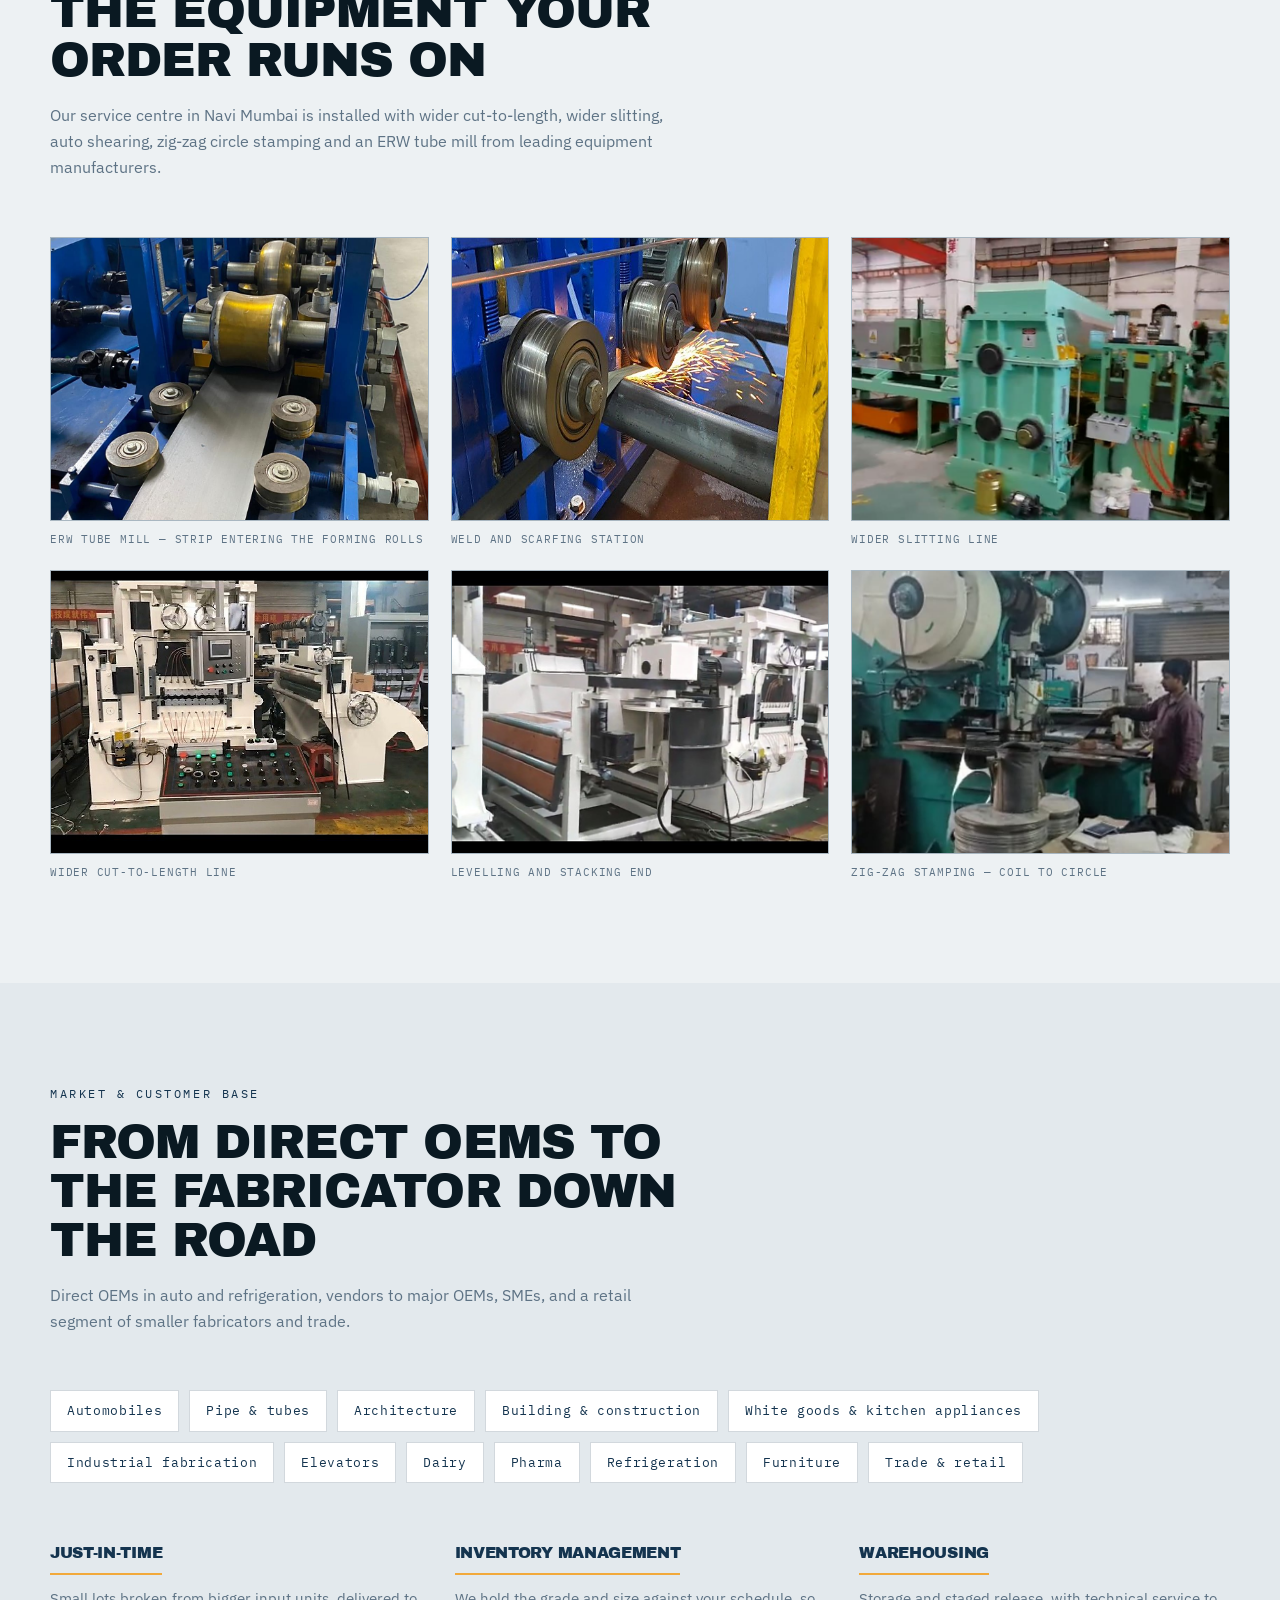
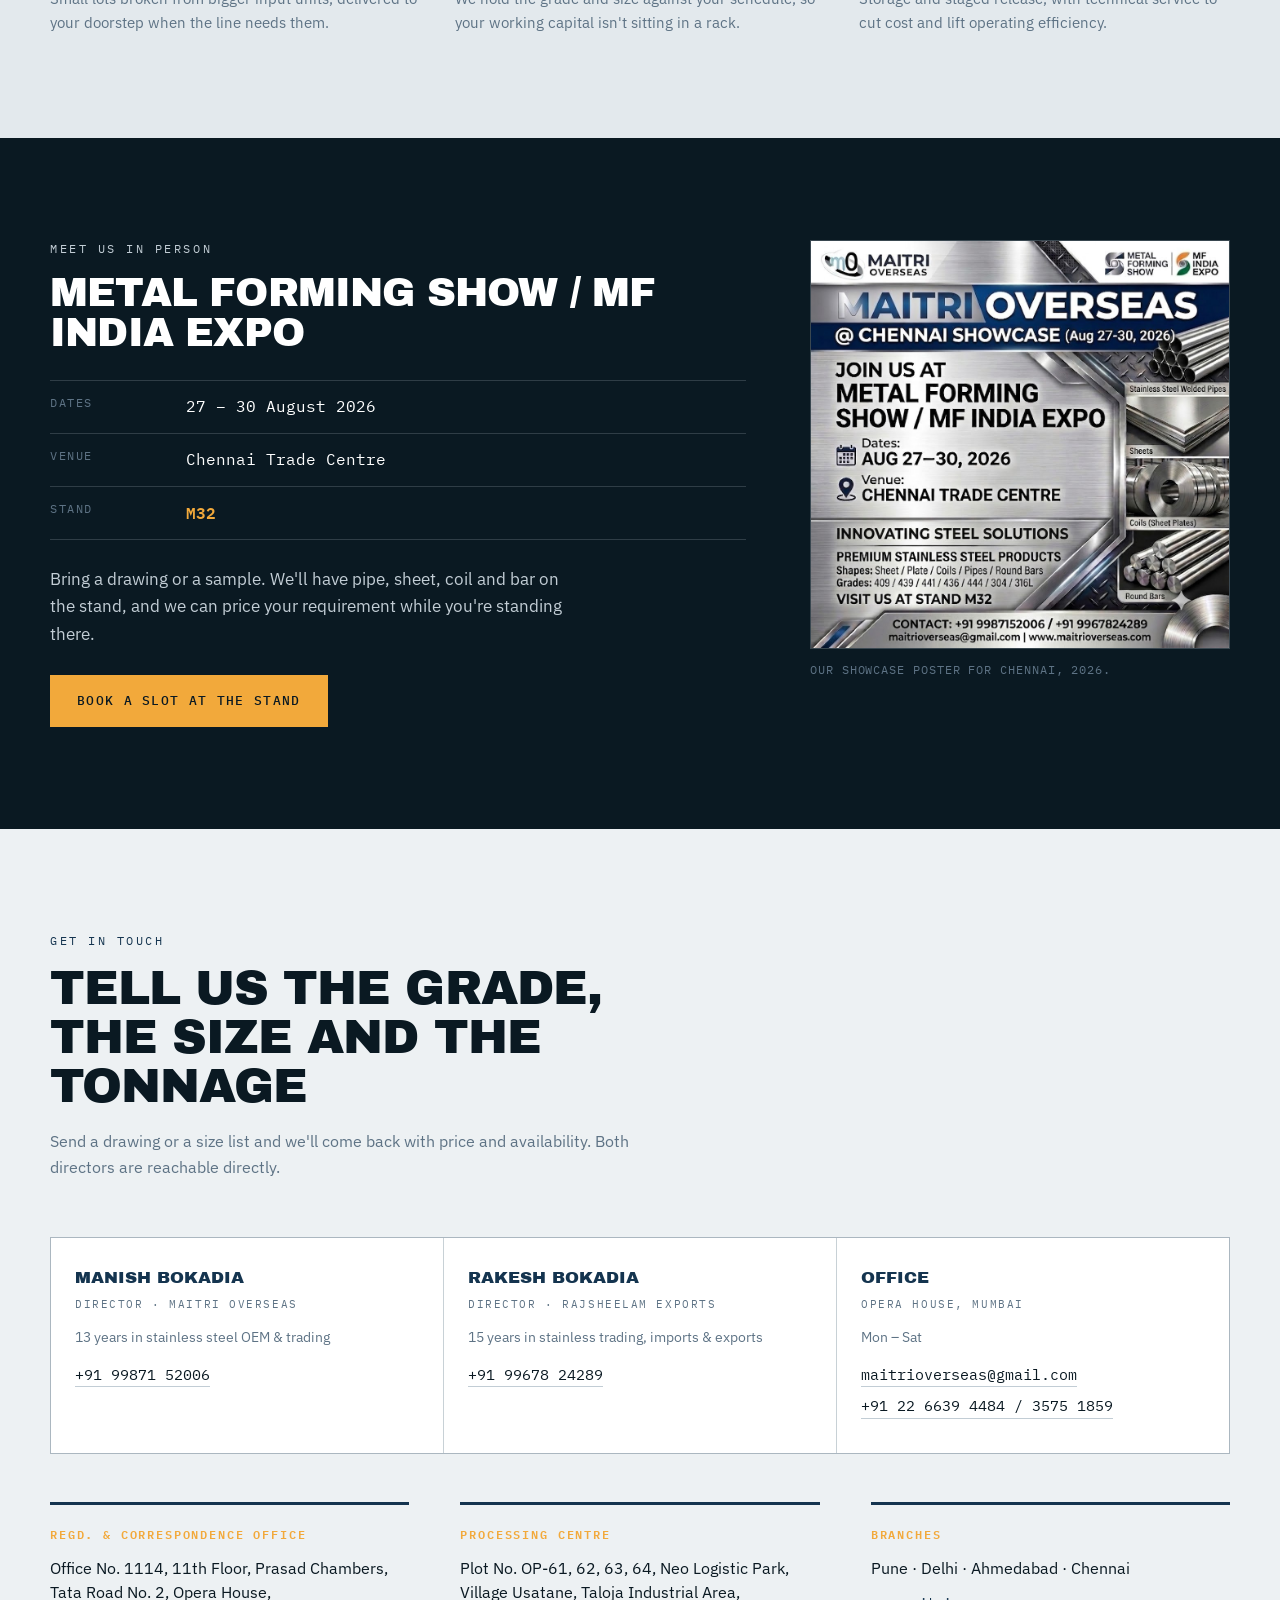
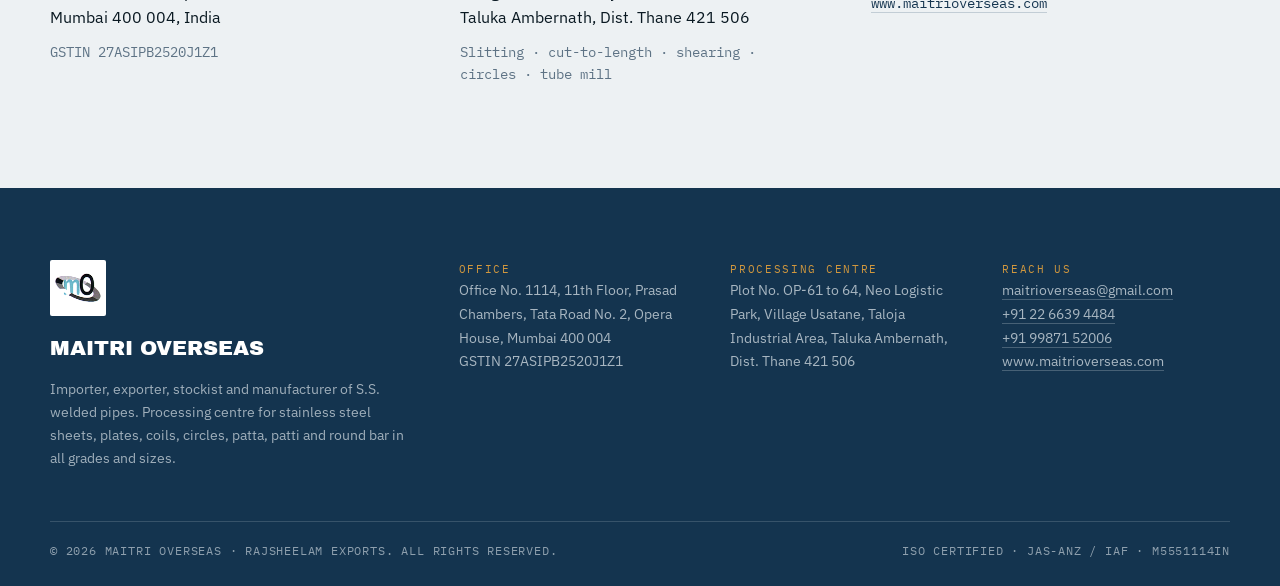
==== commit 82595ceb: "Set homepage_1" ====
--- a/index.html
+++ b/index.html
@@ -3,11 +3,14 @@
 <head>
 <meta charset="UTF-8">
 <meta name="viewport" content="width=device-width, initial-scale=1">
-<title>Maitri Overseas — Stainless Steel Processing Centre &amp; ERW Tube Mill | Mumbai</title>
-<meta name="description" content="Maitri Overseas and Rajsheelam Exports: 13 years in stainless steel. Wider slitting and cut-to-length lines, ERW tube mill and circle blanking at Taloja, Navi Mumbai. Sheets, plates, coils, welded pipes, circles, patta, patti and round bars in 200, 300 and 400 series.">
+<title>Maitri Overseas — Stainless Steel Slitting, Cut-to-Length, Circles &amp; ERW Welded Pipe | Mumbai</title>
+<meta name="description" content="Maitri Overseas and Rajsheelam Exports: 13 years in stainless steel. Wider slitting to 1350 mm, wider cut-to-length to 1550 mm, coil-to-circle stamping and an ERW tube mill at Taloja, Navi Mumbai. 200, 300 and 400 series CR sheets, coils, welded pipes, round bars and blanks.">
+<meta property="og:title" content="Maitri Overseas — Stainless Steel Processing Centre, Mumbai">
+<meta property="og:description" content="Slitting, cut-to-length, circle stamping and ERW welded pipe. 200, 300 and 400 series stainless steel.">
 <link rel="preconnect" href="https://fonts.googleapis.com">
 <link rel="preconnect" href="https://fonts.gstatic.com" crossorigin>
 <link href="https://fonts.googleapis.com/css2?family=Archivo+Black&family=IBM+Plex+Mono:wght@400;500;600&family=IBM+Plex+Sans:wght@400;500;600;700&display=swap" rel="stylesheet">
+<link rel="icon" href="[data-uri]">
 <style>
 /* ============================================================
    Maitri Overseas — stylesheet
@@ -109,8 +112,7 @@
 .masthead__inner{ display:flex; align-items:center; gap:24px; padding:14px 0; }
 
 .brand{ display:flex; align-items:center; gap:11px; text-decoration:none; color:var(--navy); }
-.brand__mark{ width:38px; height:38px; display:block; }
-.brand__mark svg{ width:100%; height:100%; }
+.brand__logo{ width:42px; height:42px; object-fit:contain; }
 .brand__name{
   font-family:var(--display); font-size:1.12rem; letter-spacing:-.01em;
   text-transform:uppercase; line-height:1;
@@ -193,8 +195,9 @@
   margin-bottom:9px; line-height:1.2;
 }
 .prod__body p{ margin:0; font-size:.93rem; color:var(--steel); line-height:1.55; }
-.prod--text{ grid-column:span 2; background:var(--navy); }
-.prod--text .prod__body{ padding:30px 26px; }
+.prod--text{ grid-column:span 3; background:var(--navy); }
+.prod--text{ justify-content:center; }
+.prod--text .prod__body{ padding:34px 30px; }
 .prod--text h3{ color:var(--spark); }
 .prod--text p{ color:var(--mill); }
 
@@ -254,7 +257,7 @@
 }
 .capcard p{ margin:0; font-size:.93rem; color:var(--steel); line-height:1.6; }
 
-.plants{ display:grid; grid-template-columns:1fr 1fr; gap:clamp(24px,4vw,52px); margin-top:clamp(36px,5vw,60px); }
+.plants{ display:grid; grid-template-columns:repeat(3,1fr); gap:clamp(24px,4vw,52px); margin-top:clamp(36px,5vw,60px); }
 .plant{ border-top:3px solid var(--navy); padding-top:20px; }
 .plant__tag{
   font-family:var(--mono); font-size:.72rem; letter-spacing:.16em; text-transform:uppercase;
@@ -285,18 +288,15 @@
 
 .expo__poster{ margin:0; }
 .expo__poster img{ width:100%; border:1px solid rgba(194,205,213,.25); }
-.expo__poster figcaption,
-.cardshot figcaption{
+.expo__poster figcaption{
   font-family:var(--mono); font-size:.72rem; letter-spacing:.08em; text-transform:uppercase;
   color:var(--steel); margin-top:12px;
 }
 
 /* ── Contact ──────────────────────────────────────────────── */
 
-.contact__grid{ display:grid; grid-template-columns:1fr 1fr; gap:clamp(30px,5vw,60px); align-items:start; }
-.people{ display:grid; grid-template-columns:1fr 1fr; gap:1px; background:rgba(94,115,133,.26); border:var(--rule); }
+.people{ display:grid; grid-template-columns:repeat(3,1fr); gap:1px; background:rgba(94,115,133,.26); border:var(--rule); }
 .person{ background:var(--white); padding:26px 24px 28px; }
-.person--wide{ grid-column:span 2; }
 .person__name{ font-family:var(--display); font-size:1.05rem; text-transform:uppercase; color:var(--navy); margin:0 0 4px; }
 .person__role{
   font-family:var(--mono); font-size:.7rem; letter-spacing:.14em; text-transform:uppercase;
@@ -309,8 +309,6 @@
 }
 .person__num:hover{ border-bottom-color:var(--spark); color:var(--navy); }
 
-.cardshot{ margin:0; }
-.cardshot img{ width:100%; border:1px solid rgba(94,115,133,.3); }
 
 /* ── Footer ───────────────────────────────────────────────── */
 
@@ -342,7 +340,6 @@
   .specbar li{ border-bottom:1px solid rgba(194,205,213,.14); }
   .expo{ grid-template-columns:1fr; }
   .expo__poster{ max-width:520px; }
-  .contact__grid{ grid-template-columns:1fr; }
   .foot__inner{ grid-template-columns:1fr 1fr; }
   .masthead__cta{ display:none; }
 }
@@ -363,7 +360,6 @@
   .panel__no{ border-right:0; border-bottom:1px solid rgba(194,205,213,.22); padding:20px; }
   .row{ grid-template-columns:1fr; gap:6px; }
   .people{ grid-template-columns:1fr; }
-  .person--wide{ grid-column:span 1; }
   .foot__inner{ grid-template-columns:1fr; }
   .expo-strip__count{ margin-left:0; }
 }
@@ -373,153 +369,118 @@
   *,*::before,*::after{ transition-duration:.01ms !important; animation-duration:.01ms !important; }
 }
 
-/* ============================================================
-   v2 additions — group, plant, video, markets
-   ============================================================ */
-
-.sr-only{
-  position:absolute; width:1px; height:1px; padding:0; margin:-1px;
-  overflow:hidden; clip:rect(0 0 0 0); white-space:nowrap; border:0;
-}
-
-.section--tint{ background:#E3E9EC; }
-
-/* Hero spec bar — number + small unit */
-.specbar__n i{ font-style:normal; font-family:var(--mono); font-size:.9rem; color:var(--mill); margin-left:3px; letter-spacing:0; }
-
-/* ── Group ────────────────────────────────────────────────── */
-
-.grouprow{ display:grid; grid-template-columns:repeat(3,1fr); gap:1px; background:rgba(94,115,133,.26); border:var(--rule); }
-.groupcard{ background:var(--white); padding:32px 28px 36px; }
-.groupcard__tag{
+
+/* ── Added sections ───────────────────────────────────────── */
+
+.section--tint{ background:#E3E9ED; }
+
+/* group */
+.two{ display:grid; grid-template-columns:1fr 1fr; gap:1px; background:rgba(94,115,133,.26); border:var(--rule); }
+.firm{ background:var(--white); padding:32px 30px 36px; }
+.firm__tag{
   font-family:var(--mono); font-size:.68rem; letter-spacing:.16em; text-transform:uppercase;
-  color:var(--steel); margin:0 0 14px;
-}
-.groupcard h3{ font-size:1.35rem; text-transform:uppercase; color:var(--navy); margin-bottom:14px; }
-.groupcard p{ margin:0; font-size:.95rem; color:var(--steel); line-height:1.62; }
-.groupcard--flat{ background:var(--navy); }
-.groupcard--flat .groupcard__tag{ color:var(--spark); }
-
-.ticks{ list-style:none; margin:0; padding:0; }
-.ticks li{
-  position:relative; padding-left:26px; margin-bottom:11px;
-  color:var(--mill); font-size:.95rem; line-height:1.5;
-}
-.ticks li::before{
-  content:""; position:absolute; left:0; top:.52em;
-  width:11px; height:5px; border-left:2px solid var(--spark); border-bottom:2px solid var(--spark);
-  transform:rotate(-45deg);
-}
-
-/* ── Plant: line table ────────────────────────────────────── */
-
-.lines{ overflow-x:auto; margin-bottom:clamp(36px,5vw,56px); }
-.linetable{ width:100%; border-collapse:collapse; min-width:640px; background:var(--white); border:var(--rule); }
-.linetable thead th{
-  text-align:left; font-family:var(--mono); font-size:.68rem; letter-spacing:.16em;
-  text-transform:uppercase; color:var(--white); background:var(--navy);
-  padding:14px 20px; font-weight:500;
-}
-.linetable tbody th{
-  text-align:left; font-weight:600; font-size:.98rem; color:var(--navy);
-  padding:16px 20px; width:34%; vertical-align:top;
-}
-.linetable td{ padding:16px 20px; font-size:.94rem; color:var(--steel); vertical-align:top; }
-.linetable tbody tr{ border-top:1px solid rgba(94,115,133,.2); }
-.linetable .num{
-  font-family:var(--mono); font-size:1.02rem; color:var(--ink); white-space:nowrap;
-  text-align:right; font-weight:500;
-}
-.linetable thead th:last-child{ text-align:right; }
-
-/* ── Plant gallery ────────────────────────────────────────── */
-
-.gallery{ display:grid; grid-template-columns:repeat(4,1fr); gap:14px; }
-.gal{ margin:0; position:relative; overflow:hidden; background:var(--ink); }
-.gal--wide{ grid-column:span 2; }
-.gal img{ width:100%; height:100%; object-fit:cover; aspect-ratio:4/3; transition:transform .6s ease; }
-.gal--wide img{ aspect-ratio:8/3; }
-.gal:hover img{ transform:scale(1.04); }
-.gal figcaption{
-  position:absolute; left:0; right:0; bottom:0;
-  padding:22px 14px 10px;
-  background:linear-gradient(transparent, rgba(10,25,34,.88));
-  font-family:var(--mono); font-size:.68rem; letter-spacing:.1em; text-transform:uppercase;
-  color:var(--paper);
-}
-
-/* ── Video ────────────────────────────────────────────────── */
-
-.videoblock{ display:grid; grid-template-columns:1fr 360px; gap:clamp(32px,5vw,64px); align-items:center; }
-.videoblock h2{ font-size:clamp(1.8rem,3.8vw,2.7rem); text-transform:uppercase; margin-bottom:22px; }
-.videoblock__copy p{ color:var(--mill); max-width:50ch; }
-.videoblock__meta{
-  font-family:var(--mono); font-size:.7rem; letter-spacing:.14em; text-transform:uppercase;
-  color:var(--steel); margin-top:20px;
-}
-.videoblock__player video{
+  color:var(--spark); margin:0 0 10px; font-weight:600;
+}
+.firm h3{ font-size:1.35rem; text-transform:uppercase; color:var(--navy); margin-bottom:14px; }
+.firm p{ margin:0; color:var(--steel); font-size:.97rem; }
+
+.bigline{
+  margin:clamp(32px,4vw,52px) 0 0; padding-left:clamp(18px,2.5vw,28px);
+  border-left:3px solid var(--spark);
+  font-size:clamp(1.05rem,2.2vw,1.35rem); line-height:1.5; max-width:760px; color:var(--navy);
+}
+
+/* processing lines */
+.lines{ display:grid; grid-template-columns:1fr 1fr; gap:clamp(20px,2.6vw,32px); }
+.line{ background:var(--white); border:var(--rule); padding:28px 28px 30px; }
+.line__head{ border-bottom:2px solid var(--navy); padding-bottom:14px; margin-bottom:6px; }
+.line__head h3{ font-size:1.08rem; text-transform:uppercase; color:var(--navy); line-height:1.2; }
+.line__out{
+  margin:8px 0 0; font-family:var(--mono); font-size:.72rem; letter-spacing:.14em;
+  text-transform:uppercase; color:var(--spark); font-weight:600;
+}
+.spec{ width:100%; border-collapse:collapse; margin:0 0 16px; }
+.spec th, .spec td{ text-align:left; padding:11px 0; border-bottom:1px solid rgba(94,115,133,.18); vertical-align:top; }
+.spec th{
+  font-family:var(--mono); font-size:.7rem; letter-spacing:.12em; text-transform:uppercase;
+  color:var(--steel); font-weight:500; width:44%; padding-right:14px;
+}
+.spec td{ font-family:var(--mono); font-size:.92rem; color:var(--ink); }
+.line__use{ margin:0; font-size:.9rem; color:var(--steel); }
+
+/* video */
+.film{ display:grid; grid-template-columns:1fr 380px; gap:clamp(32px,5vw,64px); align-items:center; }
+.film h2{ font-size:clamp(1.7rem,3.6vw,2.6rem); text-transform:uppercase; margin-bottom:22px; }
+.film__copy p{ color:var(--mill); max-width:50ch; }
+.film__hint{
+  font-family:var(--mono); font-size:.72rem; letter-spacing:.12em; text-transform:uppercase;
+  color:var(--steel) !important; margin-top:18px;
+}
+.film__copy .btn{ margin-top:12px; }
+.film__frame{ margin:0; }
+.film__frame video{
   width:100%; display:block; background:#000;
   border:1px solid rgba(194,205,213,.25);
 }
-
-/* ── Markets ──────────────────────────────────────────────── */
-
+.film__frame figcaption{
+  font-family:var(--mono); font-size:.72rem; letter-spacing:.08em; text-transform:uppercase;
+  color:var(--steel); margin-top:12px;
+}
+
+/* plant gallery */
+.gallery{ display:grid; grid-template-columns:repeat(3,1fr); gap:clamp(14px,2vw,22px); }
+.shot{ margin:0; }
+.shot img{
+  width:100%; aspect-ratio:4/3; object-fit:cover; display:block;
+  border:1px solid rgba(94,115,133,.25); background:var(--mill);
+}
+.shot figcaption{
+  font-family:var(--mono); font-size:.7rem; letter-spacing:.07em; text-transform:uppercase;
+  color:var(--steel); margin-top:10px; line-height:1.5;
+}
+
+/* markets */
 .sectors{
-  list-style:none; margin:0 0 clamp(40px,5vw,60px); padding:0;
+  list-style:none; margin:0 0 clamp(36px,5vw,56px); padding:0;
   display:flex; flex-wrap:wrap; gap:10px;
 }
 .sectors li{
   font-family:var(--mono); font-size:.82rem; letter-spacing:.05em;
-  padding:10px 18px; border:1px solid rgba(94,115,133,.35); color:var(--navy);
-  background:var(--white);
-}
-
-.people--dir{ grid-template-columns:1fr 1fr; }
-.person__note{ margin:0 0 14px; font-size:.9rem; color:var(--steel); line-height:1.5; }
-
-/* ── Contact columns ──────────────────────────────────────── */
-
-.contact__cols{ display:grid; gap:30px; }
-.contact__cols .plant{ background:transparent; }
-
-/* ── Responsive additions ─────────────────────────────────── */
+  padding:9px 16px; background:var(--white); border:1px solid rgba(94,115,133,.28);
+  color:var(--navy);
+}
+.services{ display:grid; grid-template-columns:repeat(3,1fr); gap:clamp(20px,3vw,34px); }
+.svc h3{
+  font-size:.98rem; text-transform:uppercase; color:var(--navy);
+  padding-bottom:12px; margin-bottom:12px; border-bottom:2px solid var(--spark);
+  display:inline-block;
+}
+.svc p{ margin:0; font-size:.93rem; color:var(--steel); }
+
+/* contact extras */
+.person__note{ font-size:.86rem; color:var(--steel); margin:0 0 14px; line-height:1.5; }
+.plants{ margin-top:clamp(30px,4vw,48px); }
+
+/* footer logo */
+.foot__logo{
+  width:56px; height:56px; object-fit:contain; margin-bottom:16px;
+  background:var(--white); padding:5px; border-radius:2px;
+}
 
 @media (max-width: 1000px){
-  .grouprow{ grid-template-columns:1fr; }
+  .lines{ grid-template-columns:1fr; }
+  .film{ grid-template-columns:1fr; }
+  .film__frame{ max-width:380px; }
   .gallery{ grid-template-columns:repeat(2,1fr); }
-  .gal--wide{ grid-column:span 2; }
-  .videoblock{ grid-template-columns:1fr; }
-  .videoblock__player{ max-width:400px; }
+  .services{ grid-template-columns:1fr; }
+  .people{ grid-template-columns:1fr; }
+  .plants{ grid-template-columns:1fr; }
 }
 
 @media (max-width: 720px){
+  .two{ grid-template-columns:1fr; }
   .gallery{ grid-template-columns:1fr; }
-  .gal--wide{ grid-column:span 1; }
-  .gal--wide img{ aspect-ratio:4/3; }
-  .people--dir{ grid-template-columns:1fr; }
-}
-
-/* Line table becomes stacked cards on small screens */
-@media (max-width: 720px){
-  .lines{ overflow:visible; }
-  .linetable{ min-width:0; border:0; background:transparent; display:block; }
-  .linetable thead{ display:none; }
-  .linetable tbody{ display:block; }
-  .linetable tbody tr{
-    display:block; background:var(--white); border:var(--rule);
-    margin-bottom:12px; border-top:var(--rule);
-  }
-  .linetable tbody th{
-    display:block; width:auto; padding:16px 18px 12px;
-    border-bottom:1px solid rgba(94,115,133,.18);
-  }
-  .linetable td{ display:block; padding:12px 18px; }
-  .linetable td::before{
-    content:attr(data-label); display:block;
-    font-family:var(--mono); font-size:.64rem; letter-spacing:.14em; text-transform:uppercase;
-    color:var(--steel); margin-bottom:5px;
-  }
-  .linetable .num{ text-align:left; padding-top:0; padding-bottom:16px; }
+  .spec th{ width:50%; }
 }
 
 </style>
@@ -541,17 +502,15 @@
 <header class="masthead">
   <div class="wrap masthead__inner">
     <a class="brand" href="#top">
-      <span class="brand__mark" aria-hidden="true">
-        <svg viewBox="0 0 40 40" role="presentation"><ellipse cx="20" cy="20" rx="18" ry="11" transform="rotate(-18 20 20)" fill="none" stroke="currentColor" stroke-width="1.5" opacity=".55"/><text x="6" y="27" font-family="Archivo Black, sans-serif" font-size="19" fill="currentColor">m</text><circle cx="29" cy="20" r="7" fill="none" stroke="currentColor" stroke-width="3.5"/></svg>
-      </span>
+      <img class="brand__logo" src="[data-uri]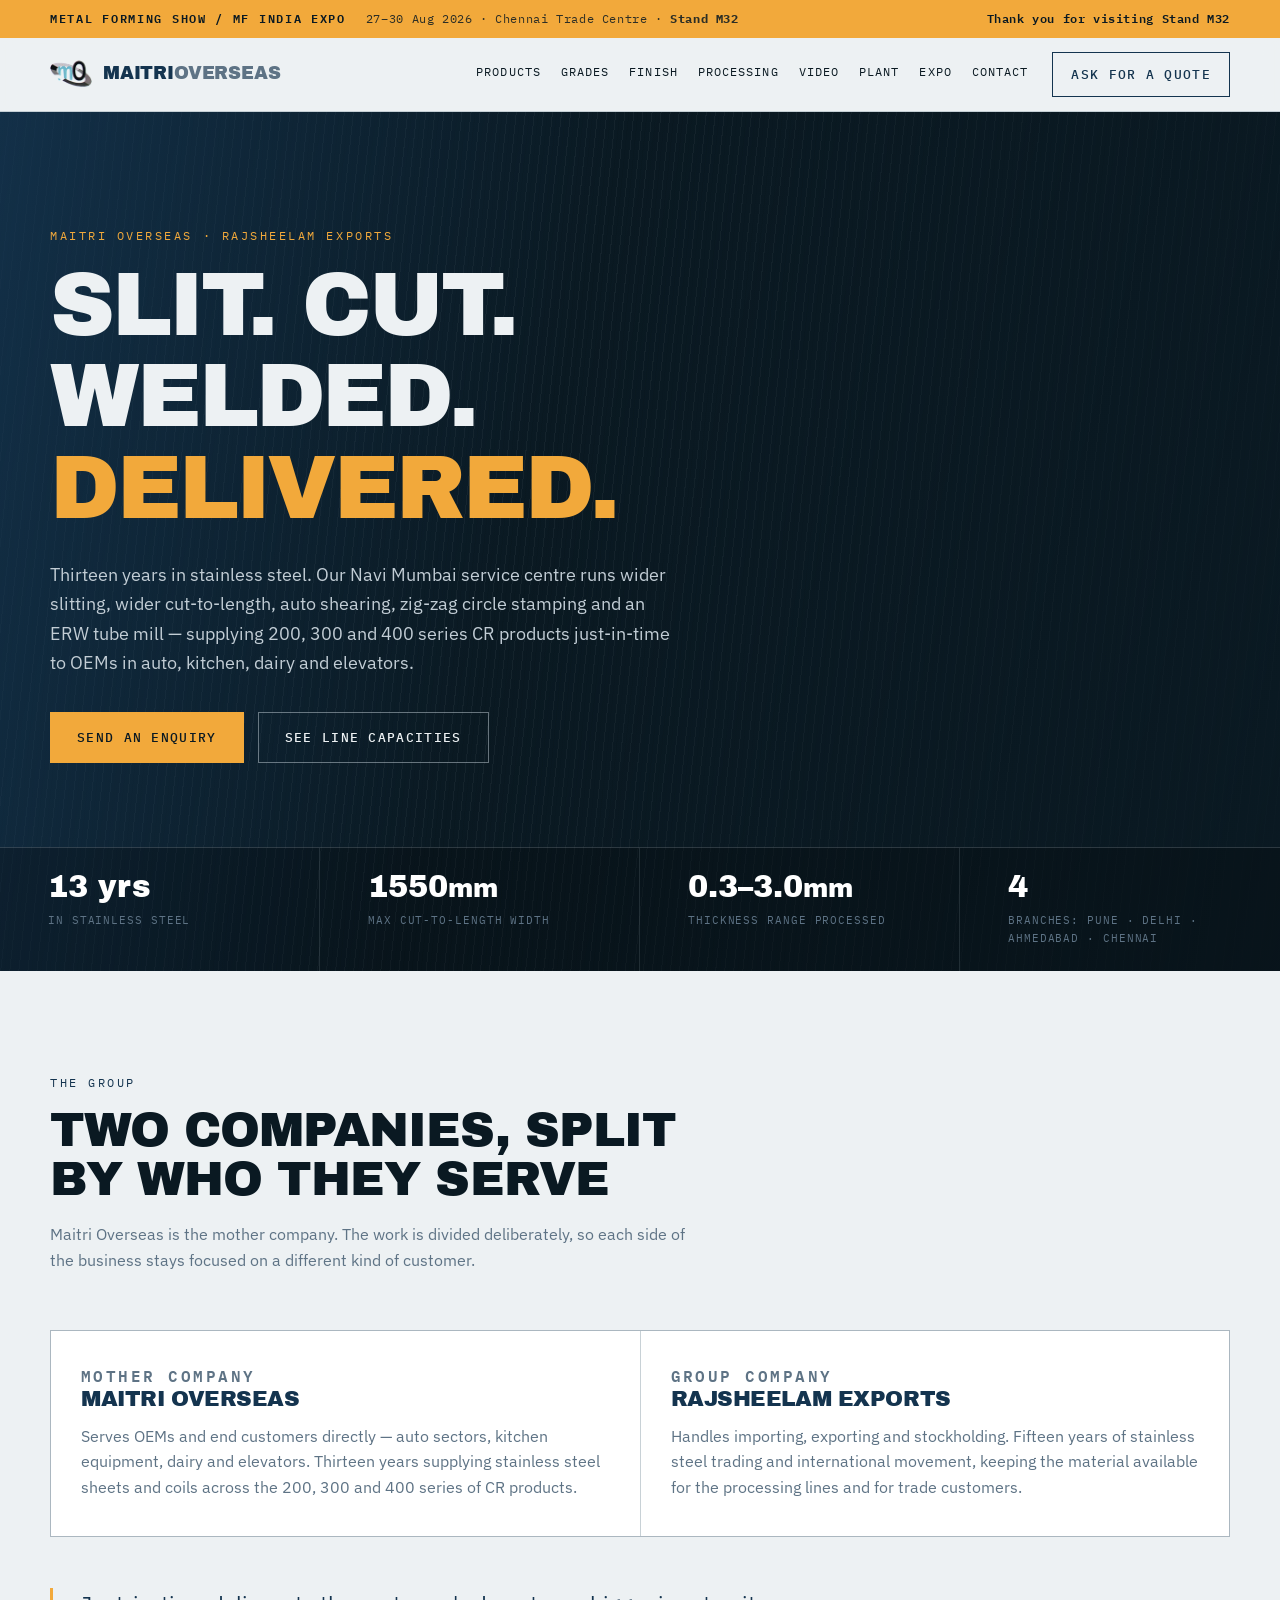
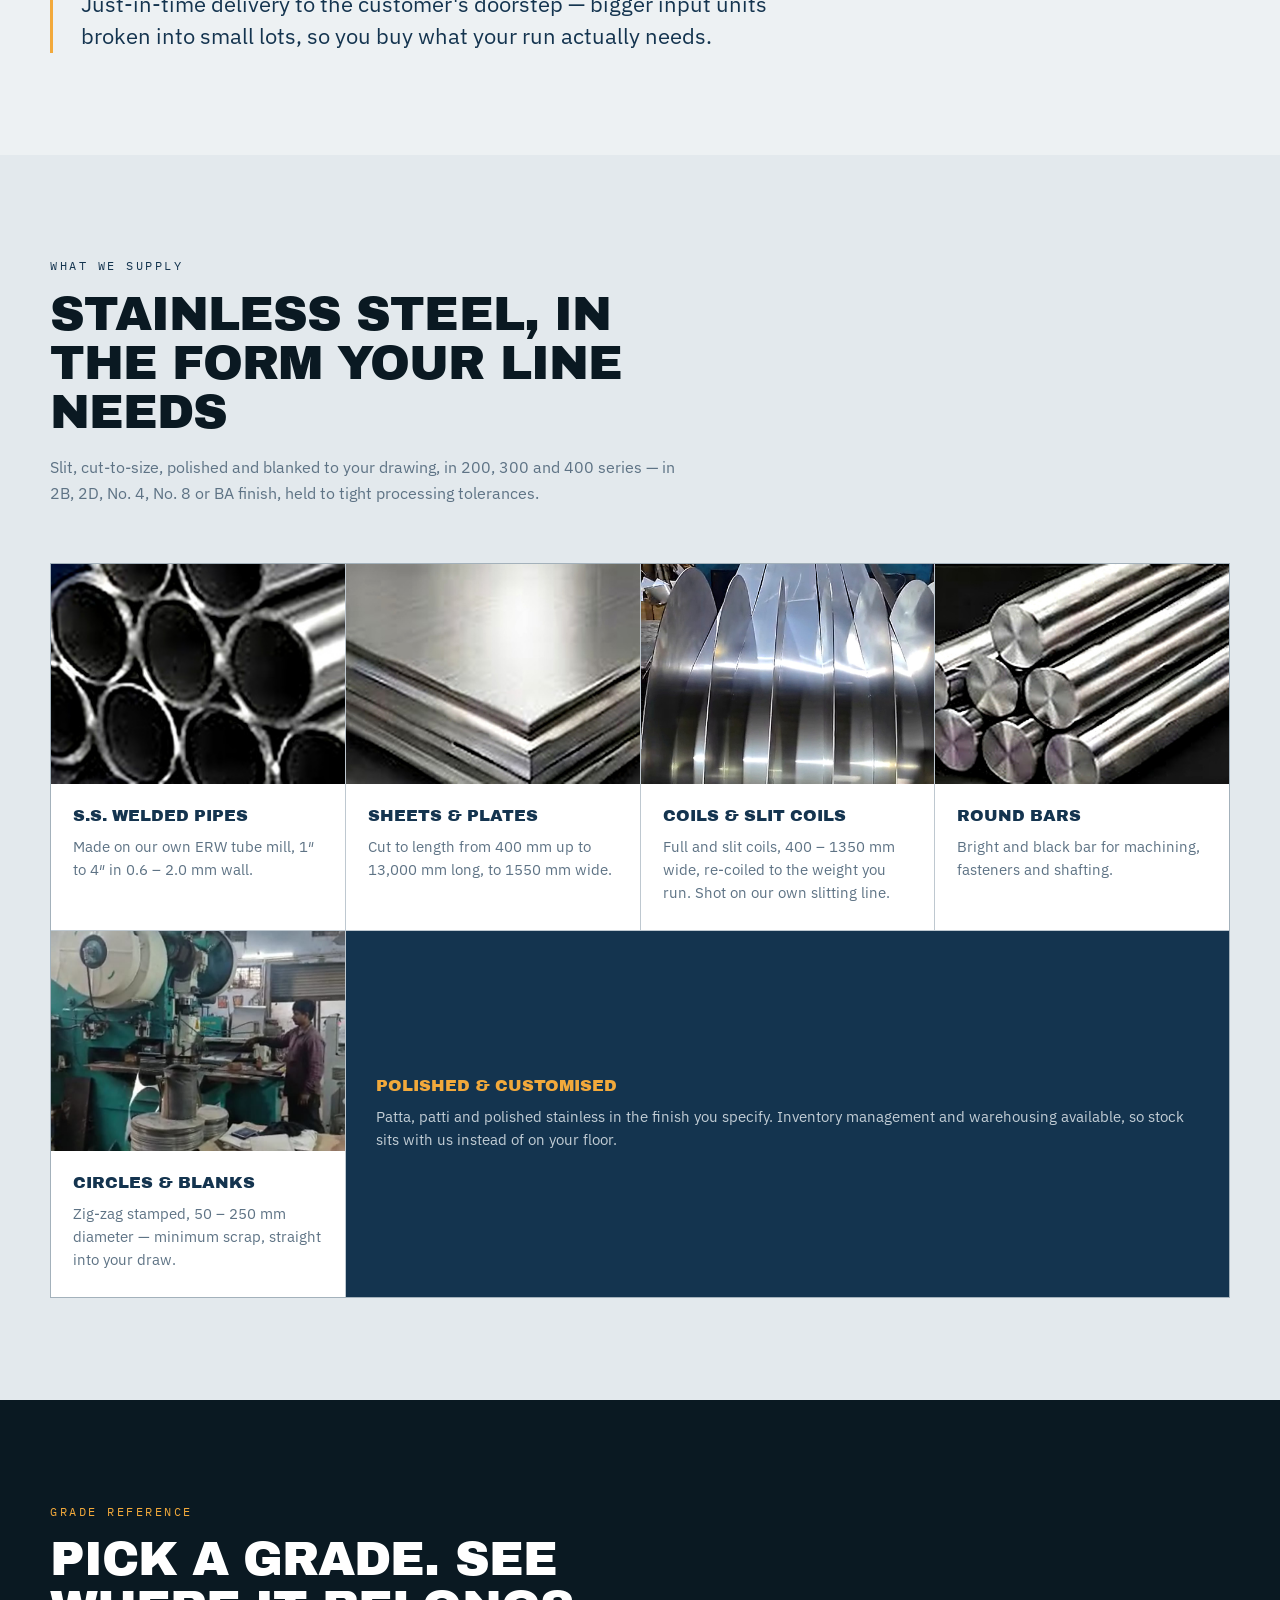
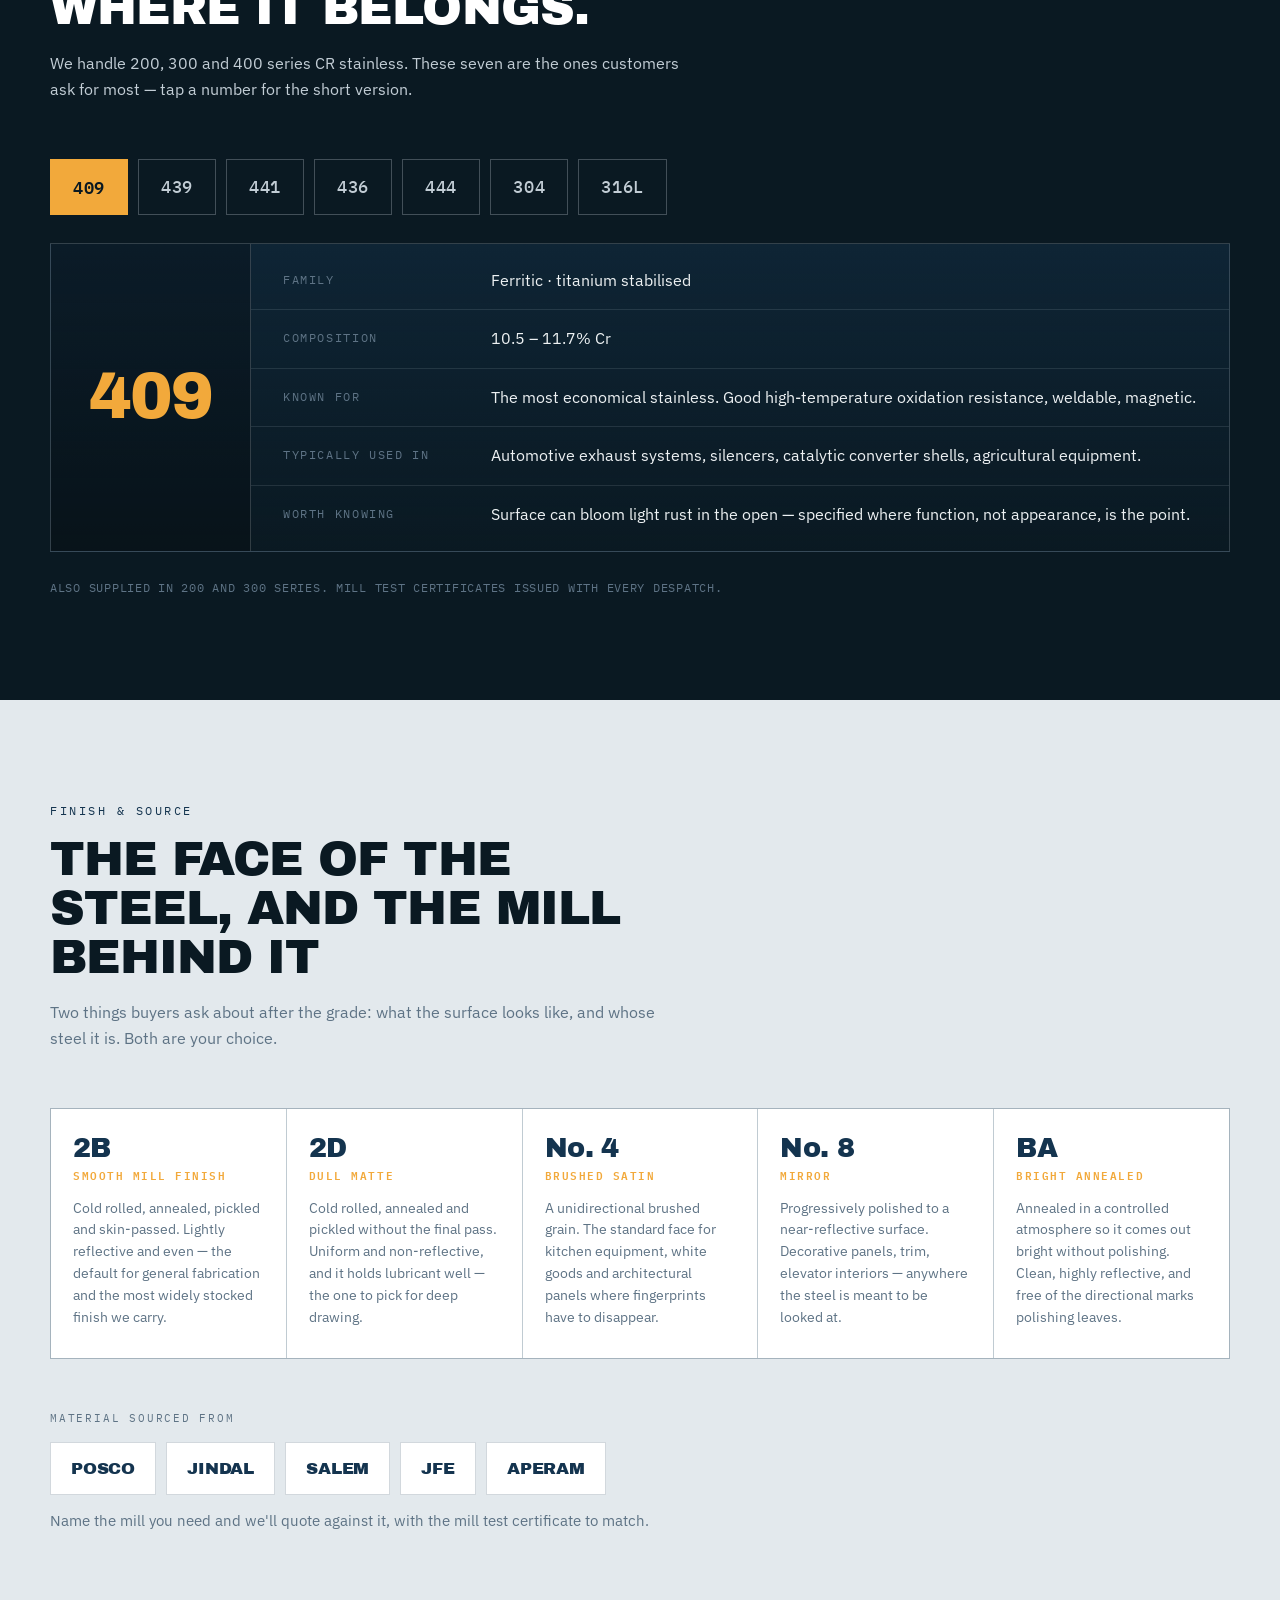
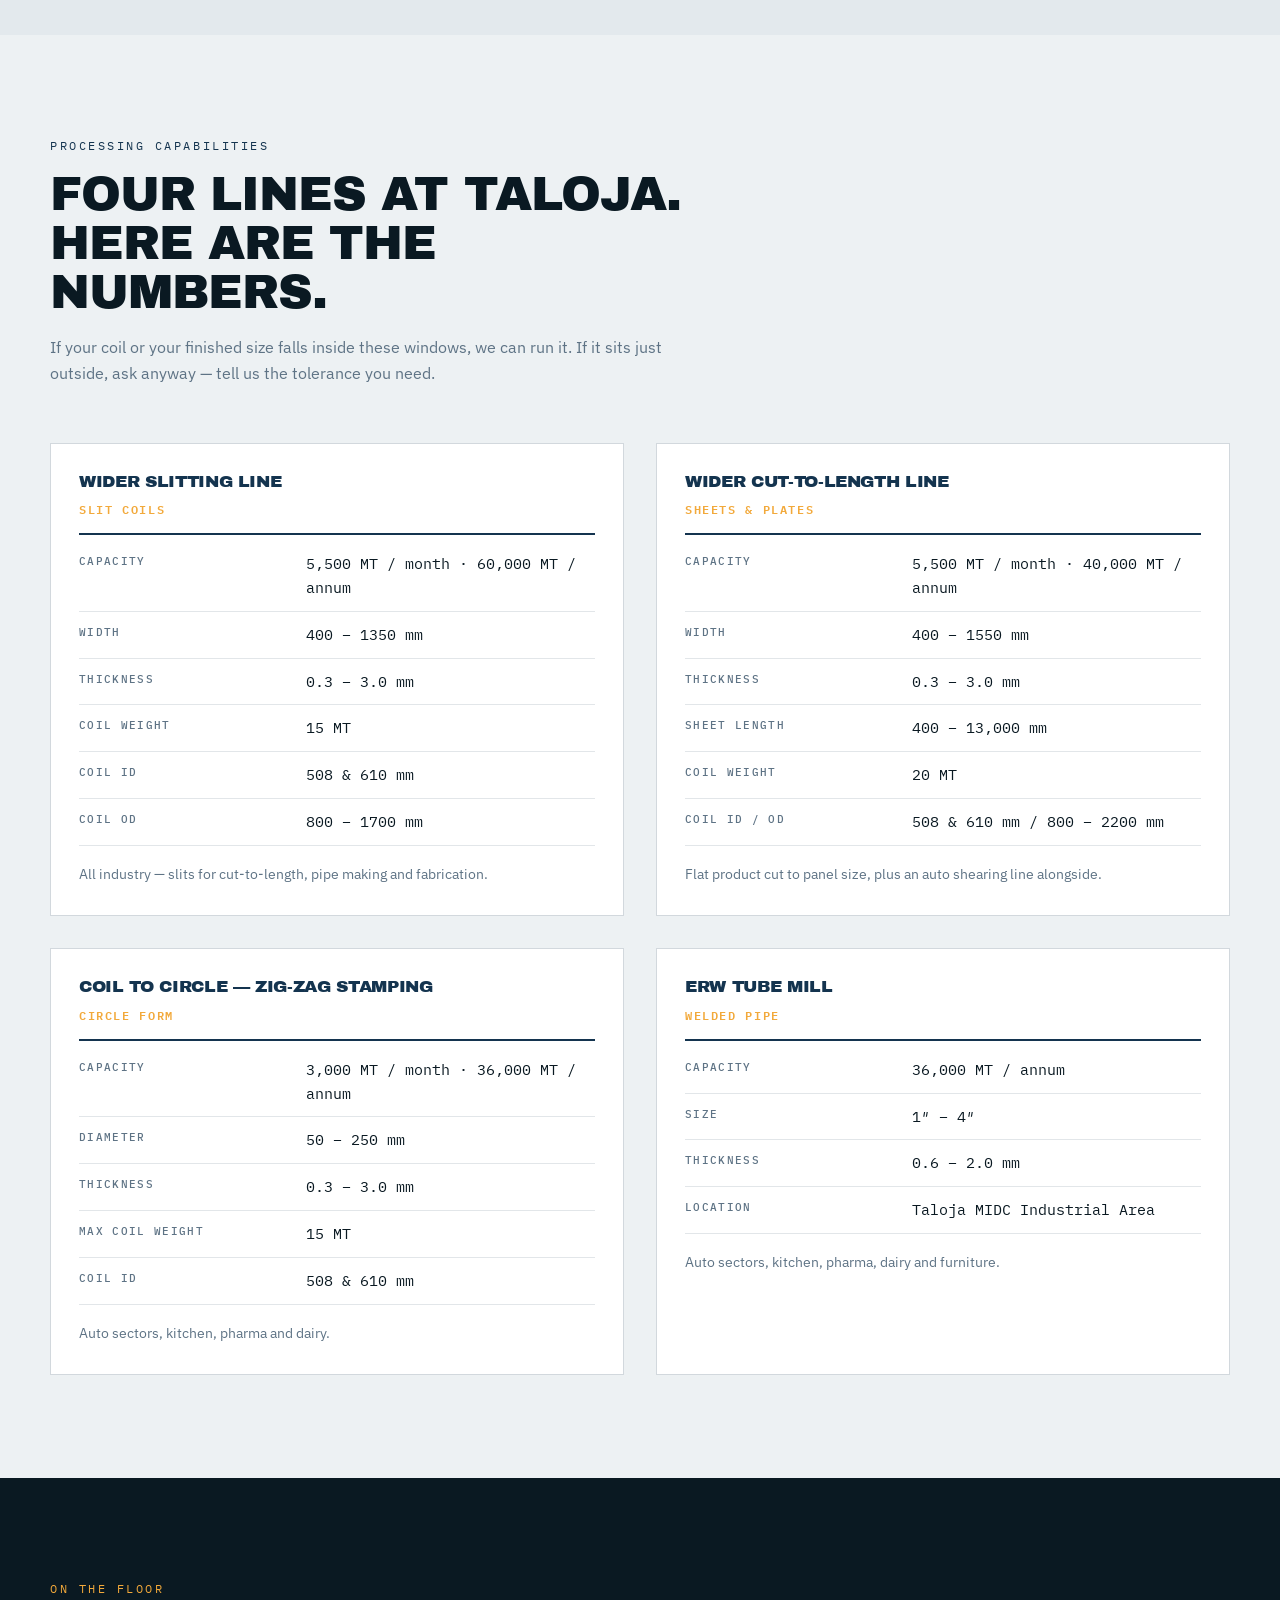
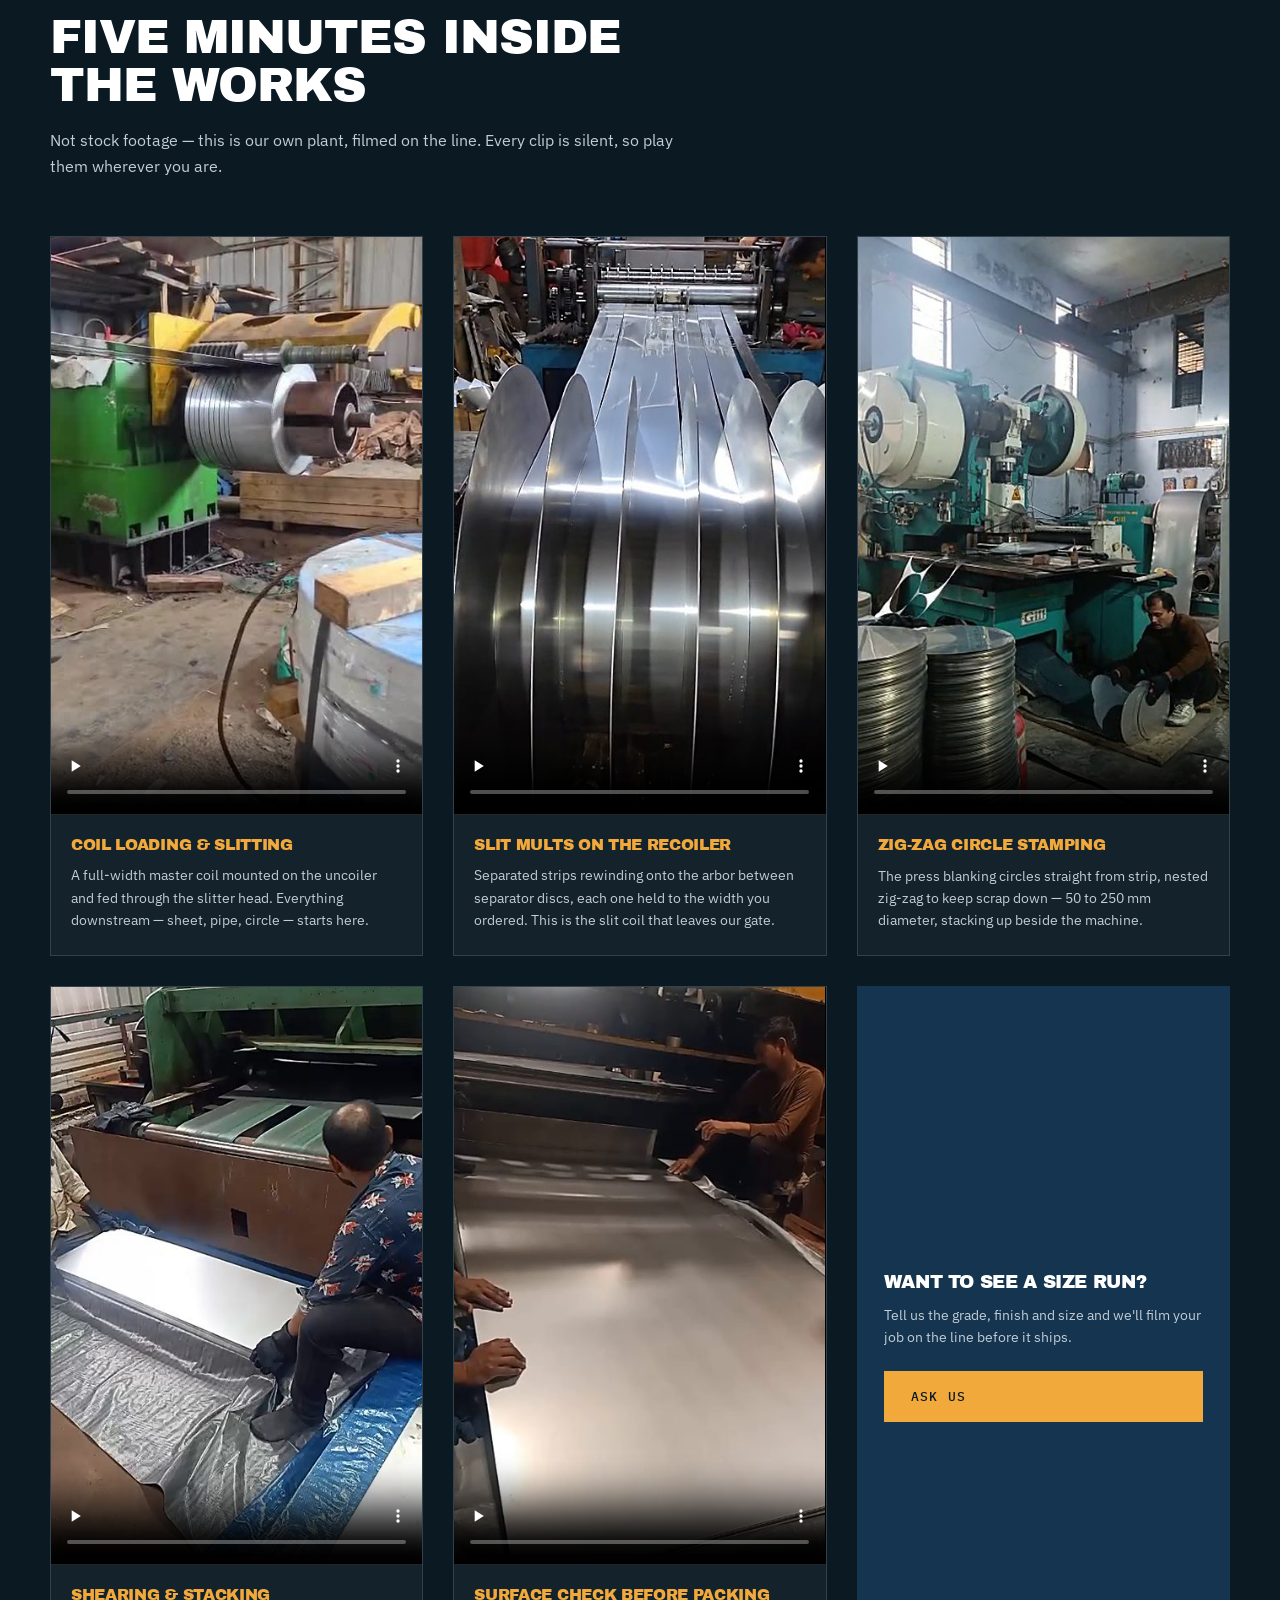
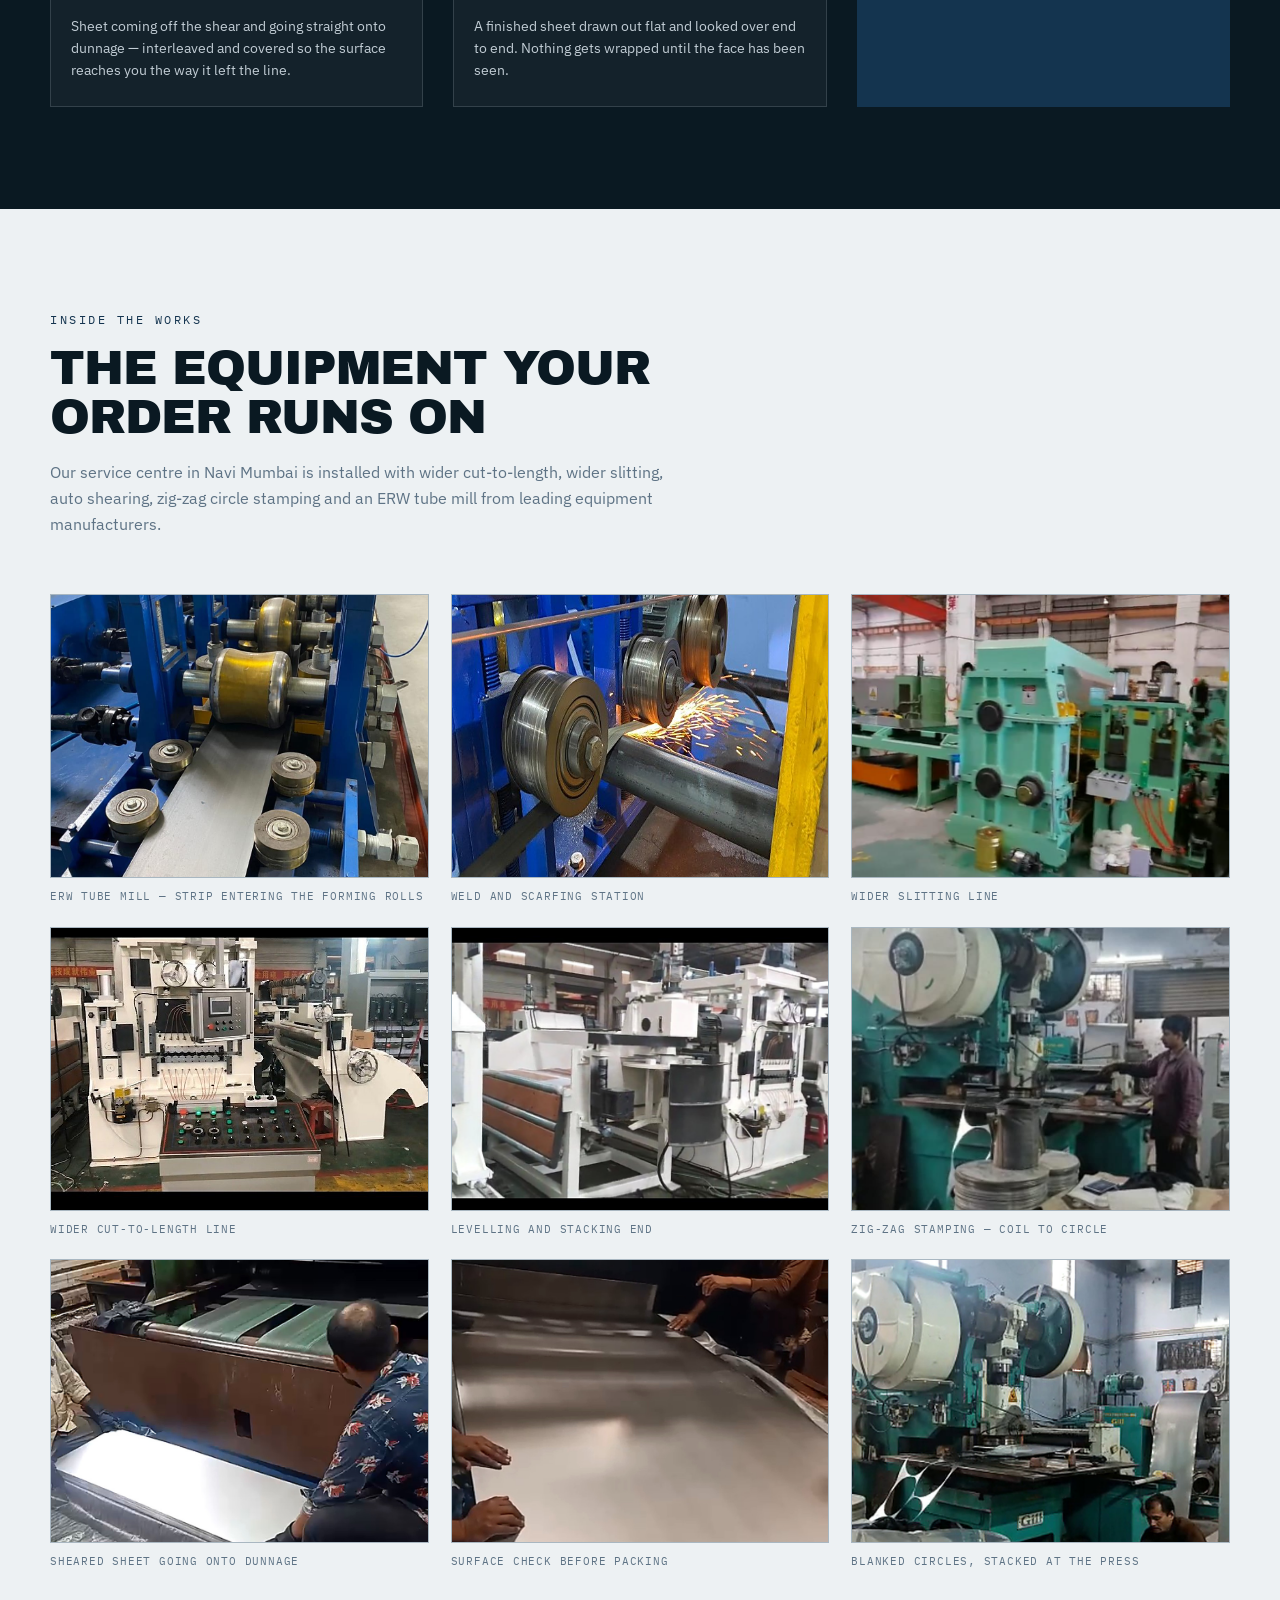
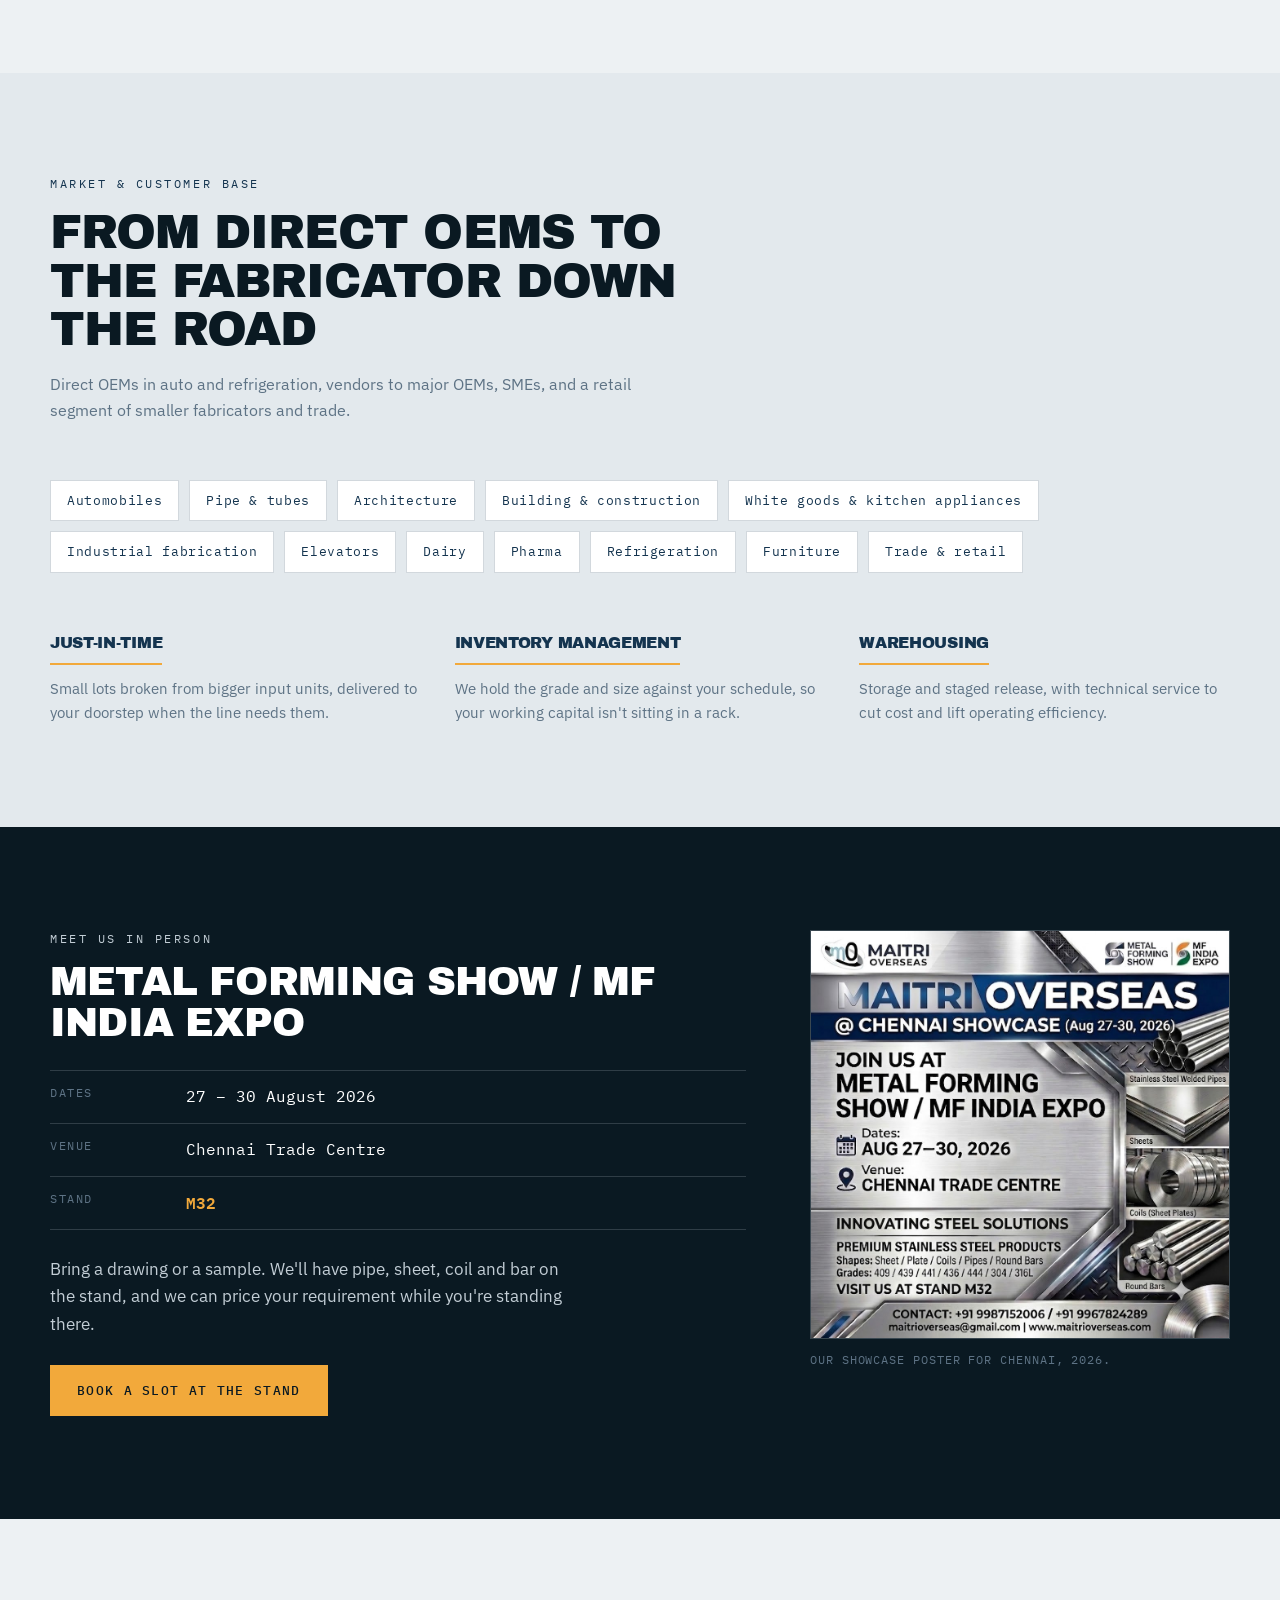
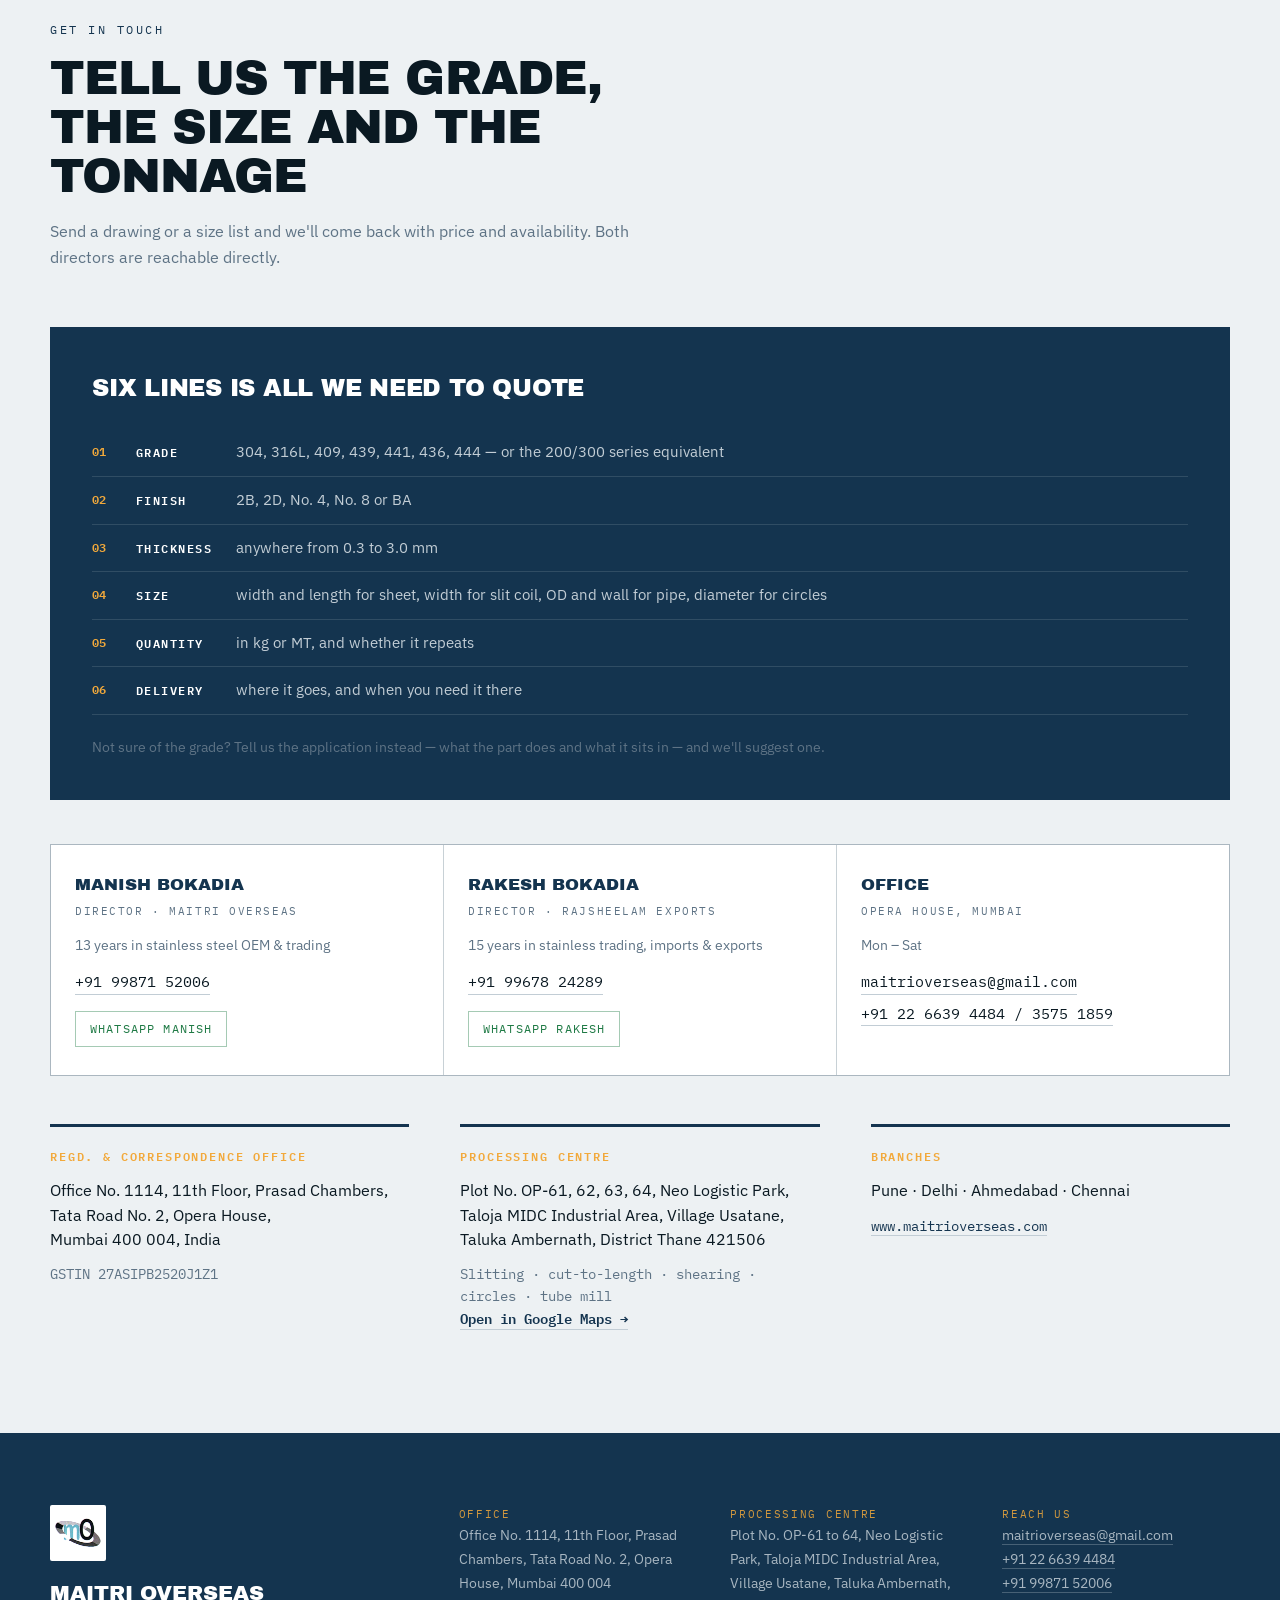
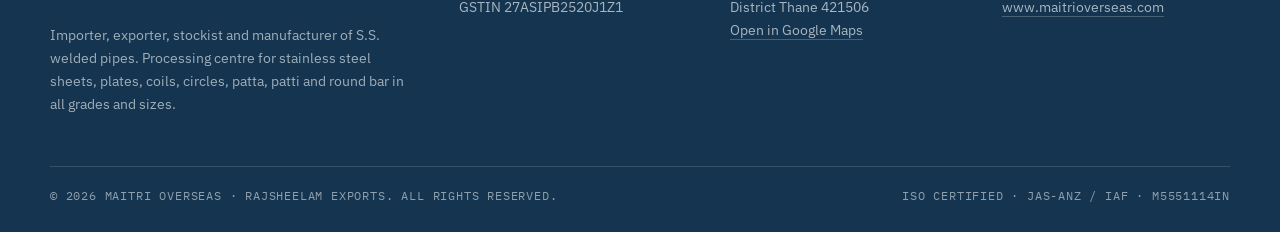
==== commit 909a1c80: "Set homepage_2" ====
--- a/index.html
+++ b/index.html
@@ -10,480 +10,8 @@
 <link rel="preconnect" href="https://fonts.googleapis.com">
 <link rel="preconnect" href="https://fonts.gstatic.com" crossorigin>
 <link href="https://fonts.googleapis.com/css2?family=Archivo+Black&family=IBM+Plex+Mono:wght@400;500;600&family=IBM+Plex+Sans:wght@400;500;600;700&display=swap" rel="stylesheet">
-<link rel="icon" href="[data-uri]">
-<style>
-/* ============================================================
-   Maitri Overseas — stylesheet
-   Palette: mill-floor steel. Deep navy ink, cool silver,
-   one hot amber accent used only where it means something.
-   ============================================================ */
-
-:root{
-  --ink:      #0A1922;   /* deep steel, near-black */
-  --navy:     #14344F;   /* the navy from the visiting card */
-  --steel:    #5E7385;   /* mid grey-blue */
-  --mill:     #C2CDD5;   /* cool silver */
-  --paper:    #EDF1F3;   /* mill-finish pale */
-  --white:    #FFFFFF;
-  --spark:    #F2A93B;   /* hot amber — accents only */
-
-  --display: "Archivo Black", "Arial Black", Impact, sans-serif;
-  --body: "IBM Plex Sans", "Segoe UI", Helvetica, Arial, sans-serif;
-  --mono: "IBM Plex Mono", "SFMono-Regular", Consolas, monospace;
-
-  --gut: clamp(20px, 4vw, 48px);
-  --rule: 1px solid rgba(94,115,133,.28);
-}
-
-*,*::before,*::after{ box-sizing:border-box; }
-
-html{ scroll-behavior:smooth; }
-
-body{
-  margin:0;
-  background:var(--paper);
-  color:var(--ink);
-  font-family:var(--body);
-  font-size:17px;
-  line-height:1.62;
-  -webkit-font-smoothing:antialiased;
-}
-
-img{ max-width:100%; display:block; }
-a{ color:inherit; }
-
-.wrap{ width:min(1180px, 100% - (var(--gut) * 2)); margin-inline:auto; }
-
-.skip{
-  position:absolute; left:-9999px; top:0; z-index:99;
-  background:var(--spark); color:var(--ink); padding:10px 16px; font-weight:600;
-}
-.skip:focus{ left:0; }
-
-:focus-visible{ outline:3px solid var(--spark); outline-offset:3px; }
-
-/* ── Type helpers ─────────────────────────────────────────── */
-
-h1,h2,h3{ font-family:var(--display); font-weight:400; letter-spacing:-.02em; line-height:1.02; margin:0; }
-
-.eyebrow{
-  font-family:var(--mono); font-size:.72rem; letter-spacing:.22em;
-  text-transform:uppercase; color:var(--spark); margin:0 0 14px;
-}
-.eyebrow--dark{ color:var(--navy); }
-
-.sechead{ max-width:640px; margin-bottom:clamp(32px,5vw,56px); }
-.sechead h2{ font-size:clamp(1.9rem, 4.2vw, 3rem); text-transform:uppercase; }
-.sechead__note{ color:var(--steel); margin:18px 0 0; font-size:1rem; }
-.sechead--light .sechead__note{ color:var(--mill); }
-
-/* ── Buttons ──────────────────────────────────────────────── */
-
-.btn{
-  display:inline-block; font-family:var(--mono); font-size:.82rem; font-weight:500;
-  letter-spacing:.1em; text-transform:uppercase; text-decoration:none;
-  padding:14px 26px; border:1.5px solid transparent; transition:.18s ease;
-}
-.btn--solid{ background:var(--spark); color:var(--ink); }
-.btn--solid:hover{ background:var(--white); }
-.btn--line{ border-color:rgba(194,205,213,.5); color:var(--paper); }
-.btn--line:hover{ border-color:var(--spark); color:var(--spark); }
-.btn--ghost{ border-color:var(--navy); color:var(--navy); padding:11px 20px; }
-.btn--ghost:hover{ background:var(--navy); color:var(--white); }
-
-/* ── Expo strip ───────────────────────────────────────────── */
-
-.expo-strip{ background:var(--spark); color:var(--ink); }
-.expo-strip__inner{
-  display:flex; flex-wrap:wrap; align-items:baseline; gap:8px 20px;
-  padding:9px 0; font-family:var(--mono); font-size:.76rem; letter-spacing:.05em;
-}
-.expo-strip__tag{ font-weight:600; text-transform:uppercase; letter-spacing:.14em; }
-.expo-strip__meta{ opacity:.85; }
-.expo-strip__count{ margin-left:auto; font-weight:600; }
-
-/* ── Masthead ─────────────────────────────────────────────── */
-
-.masthead{
-  position:sticky; top:0; z-index:40;
-  background:rgba(237,241,243,.93); backdrop-filter:blur(8px);
-  border-bottom:var(--rule);
-}
-.masthead__inner{ display:flex; align-items:center; gap:24px; padding:14px 0; }
-
-.brand{ display:flex; align-items:center; gap:11px; text-decoration:none; color:var(--navy); }
-.brand__logo{ width:42px; height:42px; object-fit:contain; }
-.brand__name{
-  font-family:var(--display); font-size:1.12rem; letter-spacing:-.01em;
-  text-transform:uppercase; line-height:1;
-}
-.brand__name em{ font-style:normal; color:var(--steel); }
-
-.nav{ display:flex; gap:26px; margin-left:auto; }
-.nav a{
-  font-family:var(--mono); font-size:.78rem; letter-spacing:.09em; text-transform:uppercase;
-  text-decoration:none; color:var(--ink); padding-bottom:3px;
-  border-bottom:2px solid transparent;
-}
-.nav a:hover{ border-bottom-color:var(--spark); }
-
-/* ── Hero ─────────────────────────────────────────────────── */
-
-.hero{ position:relative; background:var(--ink); color:var(--paper); overflow:hidden; }
-
-/* brushed No.4 finish: directional grain, drawn not photographed */
-.hero__grain{
-  position:absolute; inset:0;
-  background:
-    linear-gradient(105deg, rgba(20,52,79,.85) 0%, rgba(10,25,34,.2) 42%, rgba(10,25,34,.95) 100%),
-    repeating-linear-gradient(96deg,
-      rgba(255,255,255,.055) 0px, rgba(255,255,255,.055) 1px,
-      rgba(255,255,255,0) 1px,  rgba(255,255,255,0) 4px,
-      rgba(0,0,0,.06) 4px,      rgba(0,0,0,.06) 5px,
-      rgba(255,255,255,0) 5px,  rgba(255,255,255,0) 9px);
-  pointer-events:none;
-}
-.hero__inner{ position:relative; padding:clamp(64px,9vw,120px) 0 clamp(52px,7vw,84px); }
-
-.hero__title{
-  font-size:clamp(2.6rem, 8.4vw, 5.6rem);
-  text-transform:uppercase; letter-spacing:-.035em;
-  margin:0 0 26px;
-}
-.hero__title span{ color:var(--spark); }
-
-.hero__lede{ max-width:620px; color:var(--mill); font-size:clamp(1rem,1.9vw,1.14rem); margin:0 0 34px; }
-
-.hero__actions{ display:flex; flex-wrap:wrap; gap:14px; }
-
-.specbar{
-  position:relative; list-style:none; margin:0; padding:0;
-  display:grid; grid-template-columns:repeat(4,1fr);
-  border-top:1px solid rgba(194,205,213,.2);
-  background:rgba(0,0,0,.22);
-}
-.specbar li{
-  padding:24px var(--gut);
-  border-right:1px solid rgba(194,205,213,.14);
-}
-.specbar li:last-child{ border-right:0; }
-.specbar__n{
-  display:block; font-family:var(--display); font-size:1.9rem; color:var(--white);
-  line-height:1; margin-bottom:8px;
-}
-.specbar__l{
-  display:block; font-family:var(--mono); font-size:.71rem; letter-spacing:.08em;
-  text-transform:uppercase; color:var(--steel);
-}
-
-/* ── Sections ─────────────────────────────────────────────── */
-
-.section{ padding:clamp(64px,8vw,110px) 0; scroll-margin-top:76px; }
-.section--dark{ background:var(--ink); color:var(--paper); }
-.section--dark h2{ color:var(--white); }
-
-/* ── Products ─────────────────────────────────────────────── */
-
-.prods{ display:grid; grid-template-columns:repeat(4,1fr); gap:1px; background:rgba(94,115,133,.28); border:var(--rule); }
-.prod{ background:var(--white); display:flex; flex-direction:column; }
-.prod__img{ aspect-ratio:4/3; overflow:hidden; background:var(--mill); }
-.prod__img img{ width:100%; height:100%; object-fit:cover; transition:transform .5s ease; }
-.prod:hover .prod__img img{ transform:scale(1.05); }
-.prod__body{ padding:22px 22px 26px; }
-.prod__body h3{
-  font-size:1.02rem; text-transform:uppercase; letter-spacing:0; color:var(--navy);
-  margin-bottom:9px; line-height:1.2;
-}
-.prod__body p{ margin:0; font-size:.93rem; color:var(--steel); line-height:1.55; }
-.prod--text{ grid-column:span 3; background:var(--navy); }
-.prod--text{ justify-content:center; }
-.prod--text .prod__body{ padding:34px 30px; }
-.prod--text h3{ color:var(--spark); }
-.prod--text p{ color:var(--mill); }
-
-/* ── Grade board (signature) ──────────────────────────────── */
-
-.chips{ display:flex; flex-wrap:wrap; gap:10px; margin-bottom:28px; }
-.chip{
-  font-family:var(--mono); font-size:1.05rem; font-weight:500; letter-spacing:.04em;
-  padding:13px 22px; cursor:pointer;
-  background:transparent; color:var(--mill);
-  border:1px solid rgba(194,205,213,.3);
-  transition:.16s ease;
-}
-.chip:hover{ border-color:var(--spark); color:var(--white); }
-.chip.is-active{ background:var(--spark); border-color:var(--spark); color:var(--ink); font-weight:600; }
-
-.panel{
-  display:grid; grid-template-columns:200px 1fr;
-  border:1px solid rgba(194,205,213,.22);
-  background:linear-gradient(180deg, rgba(20,52,79,.42), rgba(20,52,79,0));
-}
-.panel__no{
-  display:flex; align-items:center; justify-content:center;
-  border-right:1px solid rgba(194,205,213,.22);
-  background:rgba(0,0,0,.25);
-  padding:30px 16px;
-}
-.panel__no span{
-  font-family:var(--display); font-size:clamp(2.6rem,6vw,4rem); color:var(--spark);
-  letter-spacing:-.03em; line-height:1;
-}
-.panel__rows{ margin:0; padding:8px 0; }
-.row{
-  display:grid; grid-template-columns:190px 1fr; gap:18px;
-  padding:16px clamp(20px,3vw,32px);
-  border-bottom:1px solid rgba(194,205,213,.13);
-}
-.row:last-child{ border-bottom:0; }
-.row dt{
-  font-family:var(--mono); font-size:.72rem; letter-spacing:.14em; text-transform:uppercase;
-  color:var(--steel); padding-top:3px;
-}
-.row dd{ margin:0; color:var(--paper); font-size:.98rem; }
-
-.gradefoot{
-  margin:26px 0 0; font-family:var(--mono); font-size:.76rem; letter-spacing:.06em;
-  color:var(--steel); text-transform:uppercase;
-}
-
-/* ── Capability ───────────────────────────────────────────── */
-
-.cap__grid{ display:grid; grid-template-columns:repeat(4,1fr); gap:1px; background:rgba(94,115,133,.26); border:var(--rule); }
-.capcard{ background:var(--white); padding:30px 26px 34px; }
-.capcard h3{
-  font-size:1rem; text-transform:uppercase; color:var(--navy); margin-bottom:12px;
-  padding-bottom:12px; border-bottom:2px solid var(--spark); display:inline-block;
-}
-.capcard p{ margin:0; font-size:.93rem; color:var(--steel); line-height:1.6; }
-
-.plants{ display:grid; grid-template-columns:repeat(3,1fr); gap:clamp(24px,4vw,52px); margin-top:clamp(36px,5vw,60px); }
-.plant{ border-top:3px solid var(--navy); padding-top:20px; }
-.plant__tag{
-  font-family:var(--mono); font-size:.72rem; letter-spacing:.16em; text-transform:uppercase;
-  color:var(--spark); margin:0 0 12px; font-weight:600;
-}
-.plant__addr{ margin:0 0 12px; font-size:1.02rem; line-height:1.5; }
-.plant__line{ margin:0; font-family:var(--mono); font-size:.85rem; color:var(--steel); }
-.plant__line a{ color:var(--navy); text-decoration:none; border-bottom:1px solid var(--mill); }
-.plant__line a:hover{ border-bottom-color:var(--spark); }
-
-/* ── Expo ─────────────────────────────────────────────────── */
-
-.expo{ display:grid; grid-template-columns:1fr 420px; gap:clamp(32px,5vw,64px); align-items:start; }
-.expo h2{ font-size:clamp(1.7rem,3.6vw,2.5rem); text-transform:uppercase; margin-bottom:26px; }
-.expo__copy p{ color:var(--mill); max-width:52ch; }
-.expo__facts{ margin:0 0 26px; border-top:1px solid rgba(194,205,213,.2); }
-.expo__facts div{
-  display:grid; grid-template-columns:120px 1fr; gap:16px;
-  padding:13px 0; border-bottom:1px solid rgba(194,205,213,.2);
-}
-.expo__facts dt{
-  font-family:var(--mono); font-size:.72rem; letter-spacing:.14em; text-transform:uppercase;
-  color:var(--steel);
-}
-.expo__facts dd{ margin:0; font-family:var(--mono); font-size:1rem; color:var(--white); }
-.expo__facts .hot{ color:var(--spark); font-weight:600; }
-.expo__copy .btn{ margin-top:10px; }
-
-.expo__poster{ margin:0; }
-.expo__poster img{ width:100%; border:1px solid rgba(194,205,213,.25); }
-.expo__poster figcaption{
-  font-family:var(--mono); font-size:.72rem; letter-spacing:.08em; text-transform:uppercase;
-  color:var(--steel); margin-top:12px;
-}
-
-/* ── Contact ──────────────────────────────────────────────── */
-
-.people{ display:grid; grid-template-columns:repeat(3,1fr); gap:1px; background:rgba(94,115,133,.26); border:var(--rule); }
-.person{ background:var(--white); padding:26px 24px 28px; }
-.person__name{ font-family:var(--display); font-size:1.05rem; text-transform:uppercase; color:var(--navy); margin:0 0 4px; }
-.person__role{
-  font-family:var(--mono); font-size:.7rem; letter-spacing:.14em; text-transform:uppercase;
-  color:var(--steel); margin:0 0 14px;
-}
-.person__num{
-  display:block; font-family:var(--mono); font-size:.95rem; text-decoration:none;
-  color:var(--ink); border-bottom:1px solid var(--mill); width:fit-content; margin-bottom:6px;
-  overflow-wrap:anywhere;
-}
-.person__num:hover{ border-bottom-color:var(--spark); color:var(--navy); }
-
-
-/* ── Footer ───────────────────────────────────────────────── */
-
-.foot{ background:var(--navy); color:var(--mill); padding:clamp(48px,6vw,72px) 0 26px; font-size:.9rem; }
-.foot__inner{ display:grid; grid-template-columns:1.6fr 1fr 1fr 1fr; gap:clamp(24px,3.5vw,44px); }
-.foot__name{ font-family:var(--display); font-size:1.3rem; text-transform:uppercase; color:var(--white); margin:0 0 12px; }
-.foot__desc{ margin:0; line-height:1.6; opacity:.8; }
-.foot__h{
-  font-family:var(--mono); font-size:.7rem; letter-spacing:.15em; text-transform:uppercase;
-  color:var(--spark); margin:0 0 12px;
-}
-.foot__col p{ margin:0; line-height:1.65; opacity:.85; }
-.foot__col a{ text-decoration:none; border-bottom:1px solid rgba(194,205,213,.35); overflow-wrap:anywhere; }
-.foot__col a:hover{ color:var(--white); border-bottom-color:var(--spark); }
-.foot__base{
-  display:flex; flex-wrap:wrap; gap:10px 24px; justify-content:space-between;
-  margin-top:clamp(34px,4vw,52px); padding-top:20px;
-  border-top:1px solid rgba(194,205,213,.2);
-  font-family:var(--mono); font-size:.72rem; letter-spacing:.07em; text-transform:uppercase;
-}
-.foot__base p{ margin:0; opacity:.7; }
-
-/* ── Responsive ───────────────────────────────────────────── */
-
-@media (max-width: 1000px){
-  .prods{ grid-template-columns:repeat(2,1fr); }
-  .cap__grid{ grid-template-columns:repeat(2,1fr); }
-  .specbar{ grid-template-columns:repeat(2,1fr); }
-  .specbar li{ border-bottom:1px solid rgba(194,205,213,.14); }
-  .expo{ grid-template-columns:1fr; }
-  .expo__poster{ max-width:520px; }
-  .foot__inner{ grid-template-columns:1fr 1fr; }
-  .masthead__cta{ display:none; }
-}
-
-@media (max-width: 720px){
-  body{ font-size:16px; }
-  .masthead__inner{ flex-wrap:wrap; gap:12px 18px; }
-  .nav{
-    margin-left:0; width:100%; gap:18px;
-    overflow-x:auto; padding-bottom:4px; -webkit-overflow-scrolling:touch;
-  }
-  .nav a{ white-space:nowrap; }
-  .prods{ grid-template-columns:1fr; }
-  .prod--text{ grid-column:span 1; }
-  .cap__grid{ grid-template-columns:1fr; }
-  .plants{ grid-template-columns:1fr; }
-  .panel{ grid-template-columns:1fr; }
-  .panel__no{ border-right:0; border-bottom:1px solid rgba(194,205,213,.22); padding:20px; }
-  .row{ grid-template-columns:1fr; gap:6px; }
-  .people{ grid-template-columns:1fr; }
-  .foot__inner{ grid-template-columns:1fr; }
-  .expo-strip__count{ margin-left:0; }
-}
-
-@media (prefers-reduced-motion: reduce){
-  html{ scroll-behavior:auto; }
-  *,*::before,*::after{ transition-duration:.01ms !important; animation-duration:.01ms !important; }
-}
-
-
-/* ── Added sections ───────────────────────────────────────── */
-
-.section--tint{ background:#E3E9ED; }
-
-/* group */
-.two{ display:grid; grid-template-columns:1fr 1fr; gap:1px; background:rgba(94,115,133,.26); border:var(--rule); }
-.firm{ background:var(--white); padding:32px 30px 36px; }
-.firm__tag{
-  font-family:var(--mono); font-size:.68rem; letter-spacing:.16em; text-transform:uppercase;
-  color:var(--spark); margin:0 0 10px; font-weight:600;
-}
-.firm h3{ font-size:1.35rem; text-transform:uppercase; color:var(--navy); margin-bottom:14px; }
-.firm p{ margin:0; color:var(--steel); font-size:.97rem; }
-
-.bigline{
-  margin:clamp(32px,4vw,52px) 0 0; padding-left:clamp(18px,2.5vw,28px);
-  border-left:3px solid var(--spark);
-  font-size:clamp(1.05rem,2.2vw,1.35rem); line-height:1.5; max-width:760px; color:var(--navy);
-}
-
-/* processing lines */
-.lines{ display:grid; grid-template-columns:1fr 1fr; gap:clamp(20px,2.6vw,32px); }
-.line{ background:var(--white); border:var(--rule); padding:28px 28px 30px; }
-.line__head{ border-bottom:2px solid var(--navy); padding-bottom:14px; margin-bottom:6px; }
-.line__head h3{ font-size:1.08rem; text-transform:uppercase; color:var(--navy); line-height:1.2; }
-.line__out{
-  margin:8px 0 0; font-family:var(--mono); font-size:.72rem; letter-spacing:.14em;
-  text-transform:uppercase; color:var(--spark); font-weight:600;
-}
-.spec{ width:100%; border-collapse:collapse; margin:0 0 16px; }
-.spec th, .spec td{ text-align:left; padding:11px 0; border-bottom:1px solid rgba(94,115,133,.18); vertical-align:top; }
-.spec th{
-  font-family:var(--mono); font-size:.7rem; letter-spacing:.12em; text-transform:uppercase;
-  color:var(--steel); font-weight:500; width:44%; padding-right:14px;
-}
-.spec td{ font-family:var(--mono); font-size:.92rem; color:var(--ink); }
-.line__use{ margin:0; font-size:.9rem; color:var(--steel); }
-
-/* video */
-.film{ display:grid; grid-template-columns:1fr 380px; gap:clamp(32px,5vw,64px); align-items:center; }
-.film h2{ font-size:clamp(1.7rem,3.6vw,2.6rem); text-transform:uppercase; margin-bottom:22px; }
-.film__copy p{ color:var(--mill); max-width:50ch; }
-.film__hint{
-  font-family:var(--mono); font-size:.72rem; letter-spacing:.12em; text-transform:uppercase;
-  color:var(--steel) !important; margin-top:18px;
-}
-.film__copy .btn{ margin-top:12px; }
-.film__frame{ margin:0; }
-.film__frame video{
-  width:100%; display:block; background:#000;
-  border:1px solid rgba(194,205,213,.25);
-}
-.film__frame figcaption{
-  font-family:var(--mono); font-size:.72rem; letter-spacing:.08em; text-transform:uppercase;
-  color:var(--steel); margin-top:12px;
-}
-
-/* plant gallery */
-.gallery{ display:grid; grid-template-columns:repeat(3,1fr); gap:clamp(14px,2vw,22px); }
-.shot{ margin:0; }
-.shot img{
-  width:100%; aspect-ratio:4/3; object-fit:cover; display:block;
-  border:1px solid rgba(94,115,133,.25); background:var(--mill);
-}
-.shot figcaption{
-  font-family:var(--mono); font-size:.7rem; letter-spacing:.07em; text-transform:uppercase;
-  color:var(--steel); margin-top:10px; line-height:1.5;
-}
-
-/* markets */
-.sectors{
-  list-style:none; margin:0 0 clamp(36px,5vw,56px); padding:0;
-  display:flex; flex-wrap:wrap; gap:10px;
-}
-.sectors li{
-  font-family:var(--mono); font-size:.82rem; letter-spacing:.05em;
-  padding:9px 16px; background:var(--white); border:1px solid rgba(94,115,133,.28);
-  color:var(--navy);
-}
-.services{ display:grid; grid-template-columns:repeat(3,1fr); gap:clamp(20px,3vw,34px); }
-.svc h3{
-  font-size:.98rem; text-transform:uppercase; color:var(--navy);
-  padding-bottom:12px; margin-bottom:12px; border-bottom:2px solid var(--spark);
-  display:inline-block;
-}
-.svc p{ margin:0; font-size:.93rem; color:var(--steel); }
-
-/* contact extras */
-.person__note{ font-size:.86rem; color:var(--steel); margin:0 0 14px; line-height:1.5; }
-.plants{ margin-top:clamp(30px,4vw,48px); }
-
-/* footer logo */
-.foot__logo{
-  width:56px; height:56px; object-fit:contain; margin-bottom:16px;
-  background:var(--white); padding:5px; border-radius:2px;
-}
-
-@media (max-width: 1000px){
-  .lines{ grid-template-columns:1fr; }
-  .film{ grid-template-columns:1fr; }
-  .film__frame{ max-width:380px; }
-  .gallery{ grid-template-columns:repeat(2,1fr); }
-  .services{ grid-template-columns:1fr; }
-  .people{ grid-template-columns:1fr; }
-  .plants{ grid-template-columns:1fr; }
-}
-
-@media (max-width: 720px){
-  .two{ grid-template-columns:1fr; }
-  .gallery{ grid-template-columns:1fr; }
-  .spec th{ width:50%; }
-}
-
-</style>
+<link rel="icon" href="img/logo.png">
+<link rel="stylesheet" href="style.css">
 </head>
 <body>
 
@@ -502,17 +30,17 @@
 <header class="masthead">
   <div class="wrap masthead__inner">
     <a class="brand" href="#top">
-      <img class="brand__logo" src="[data-uri]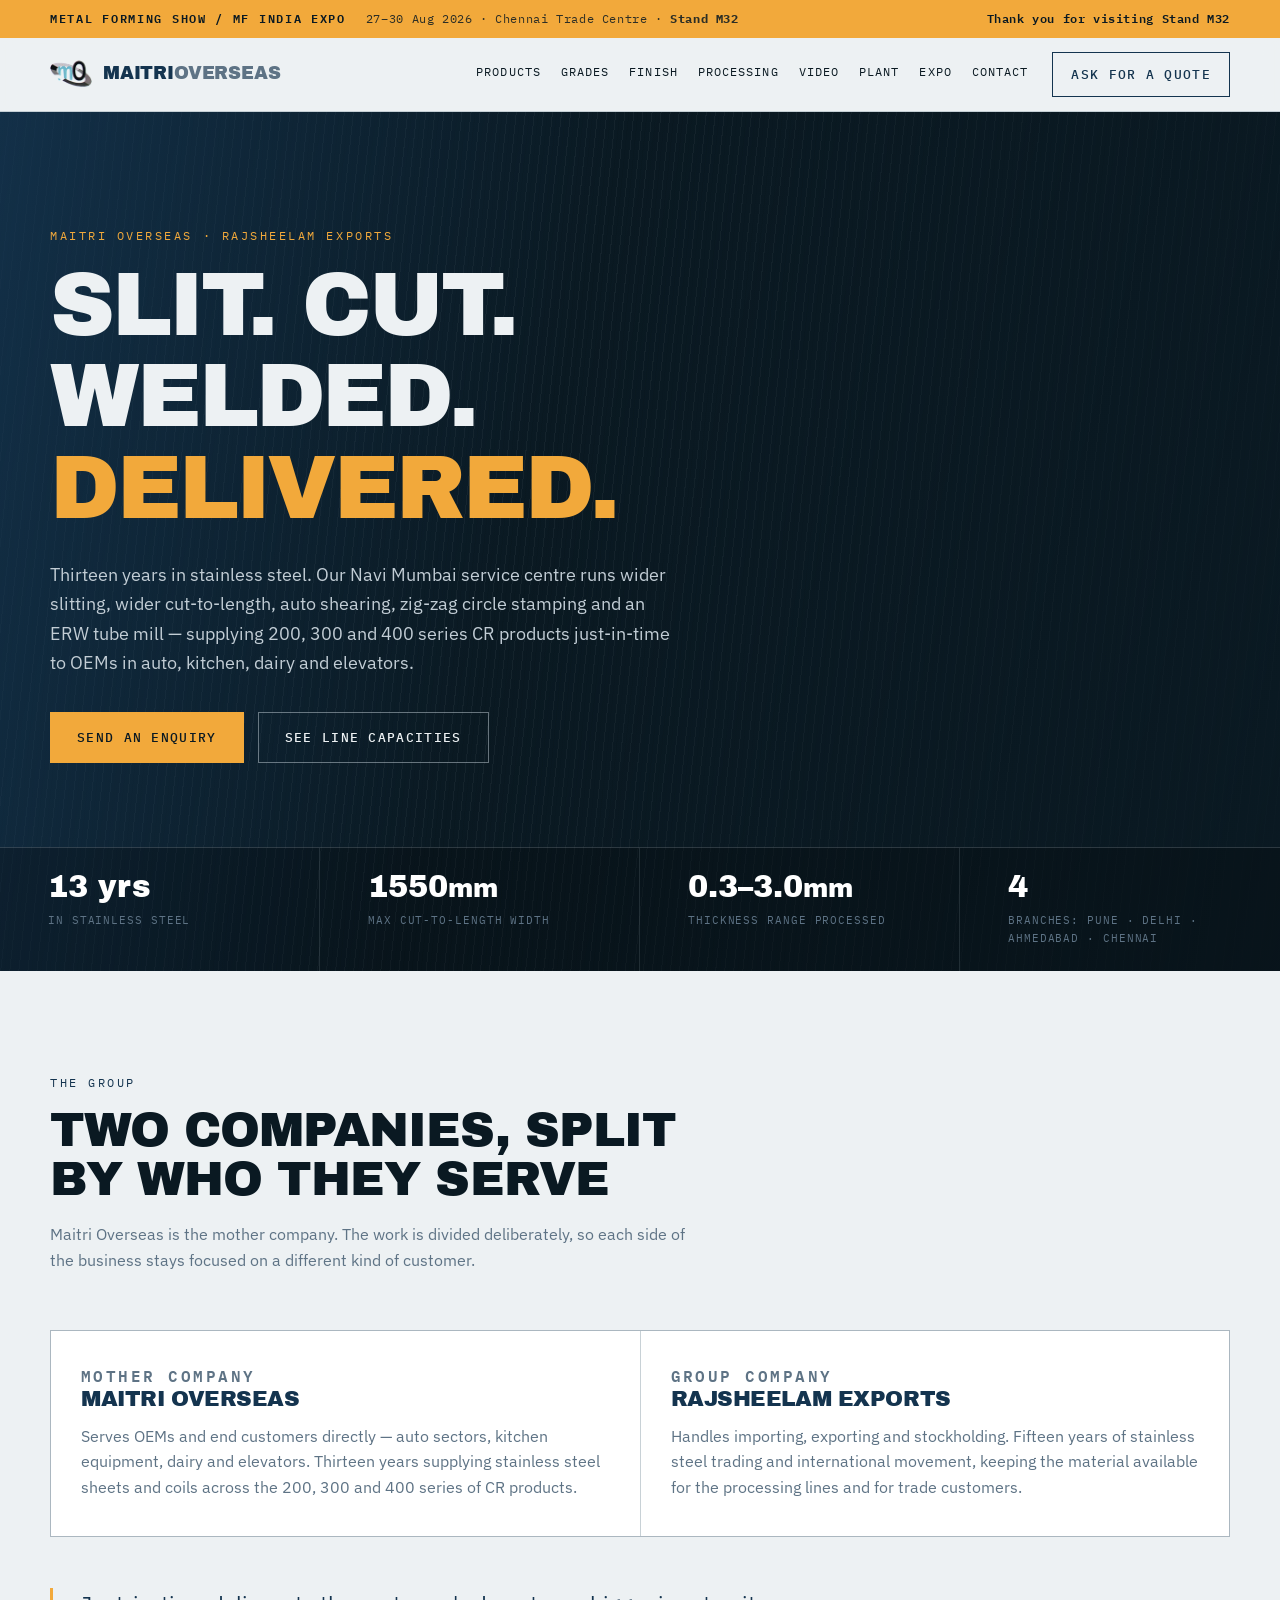
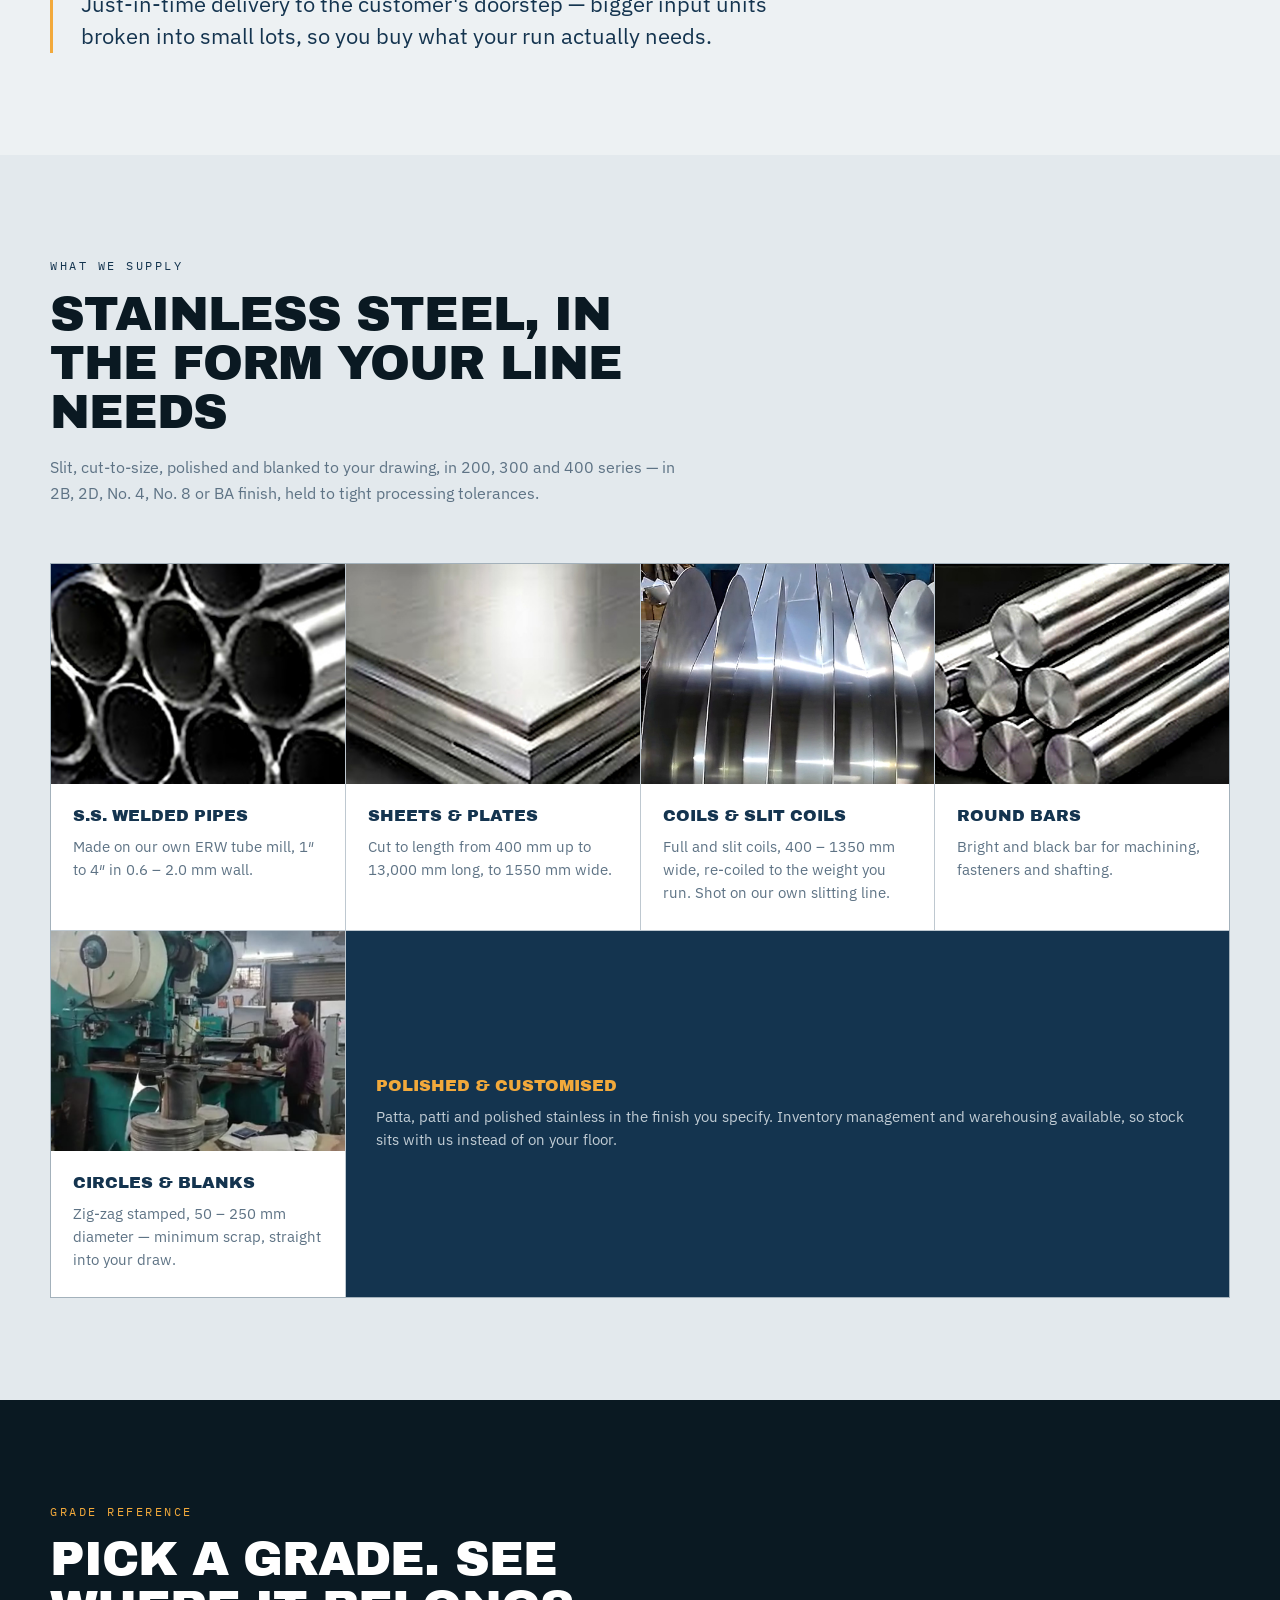
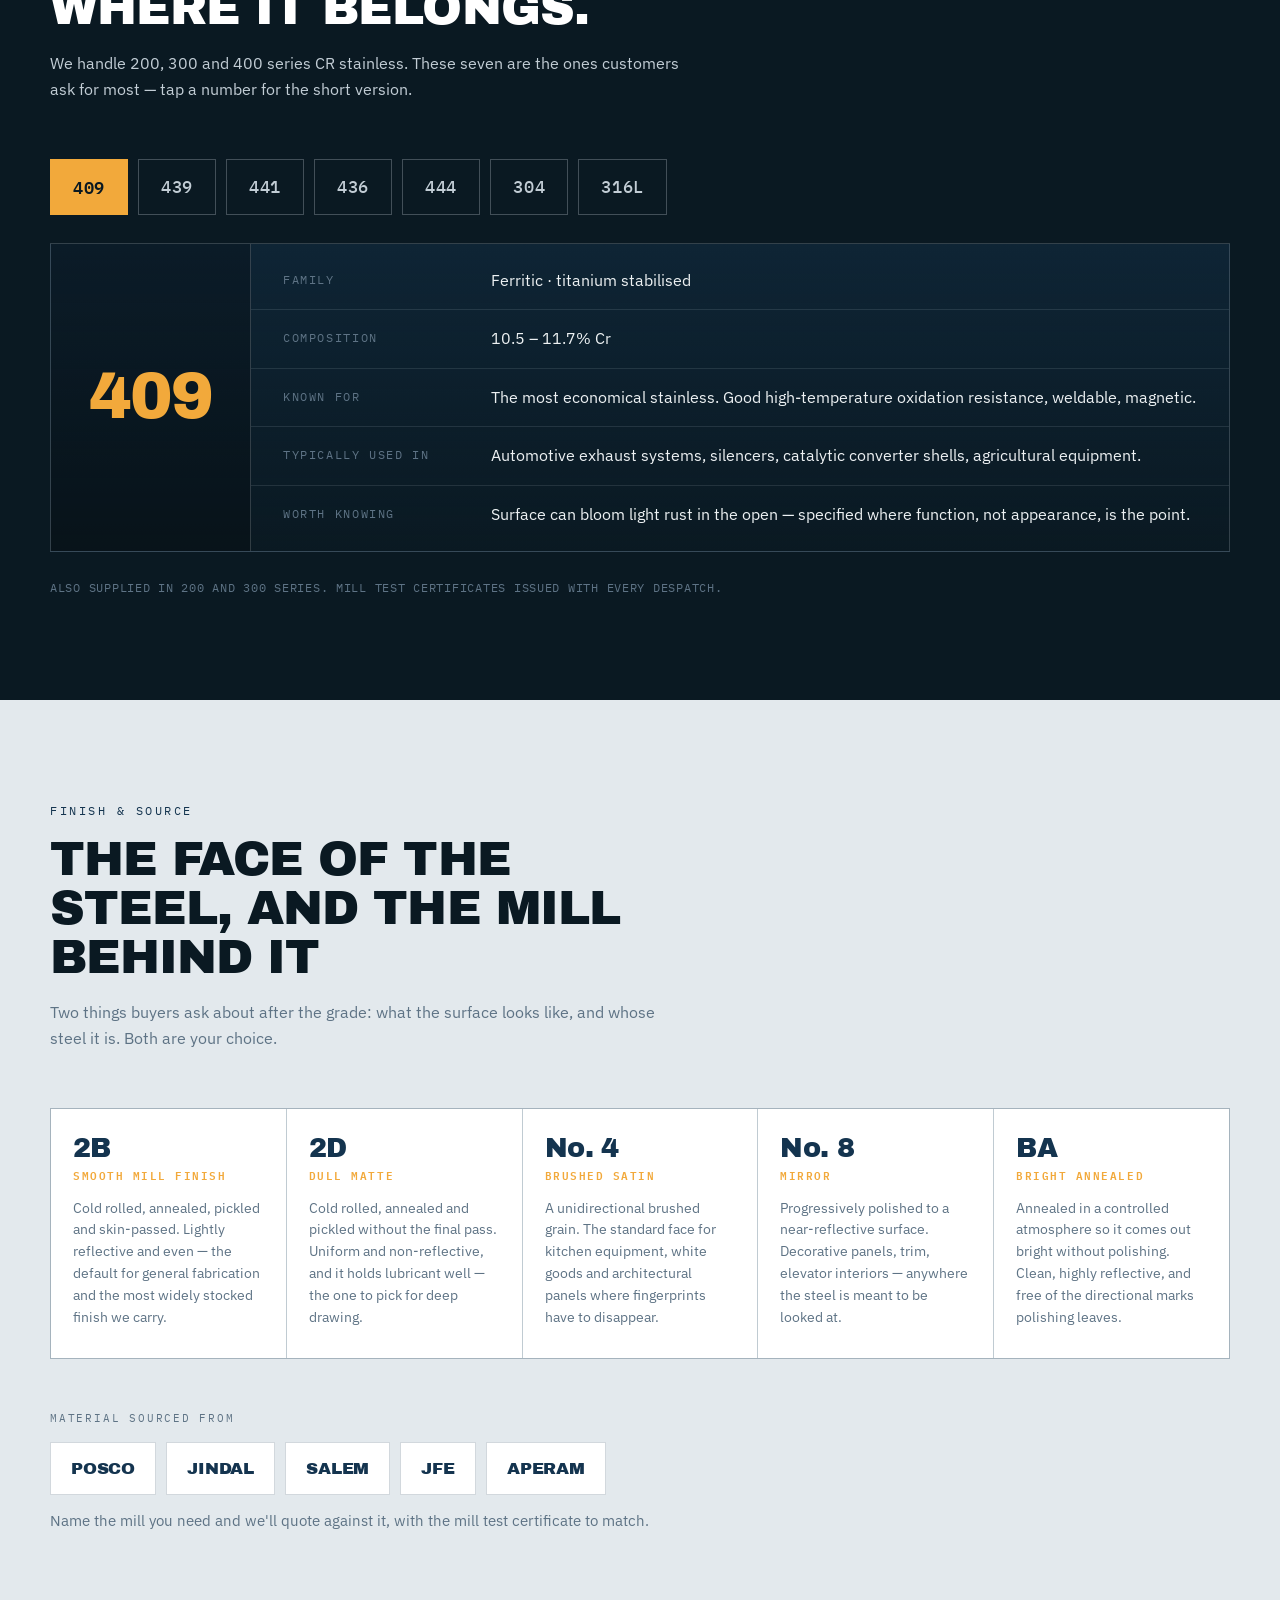
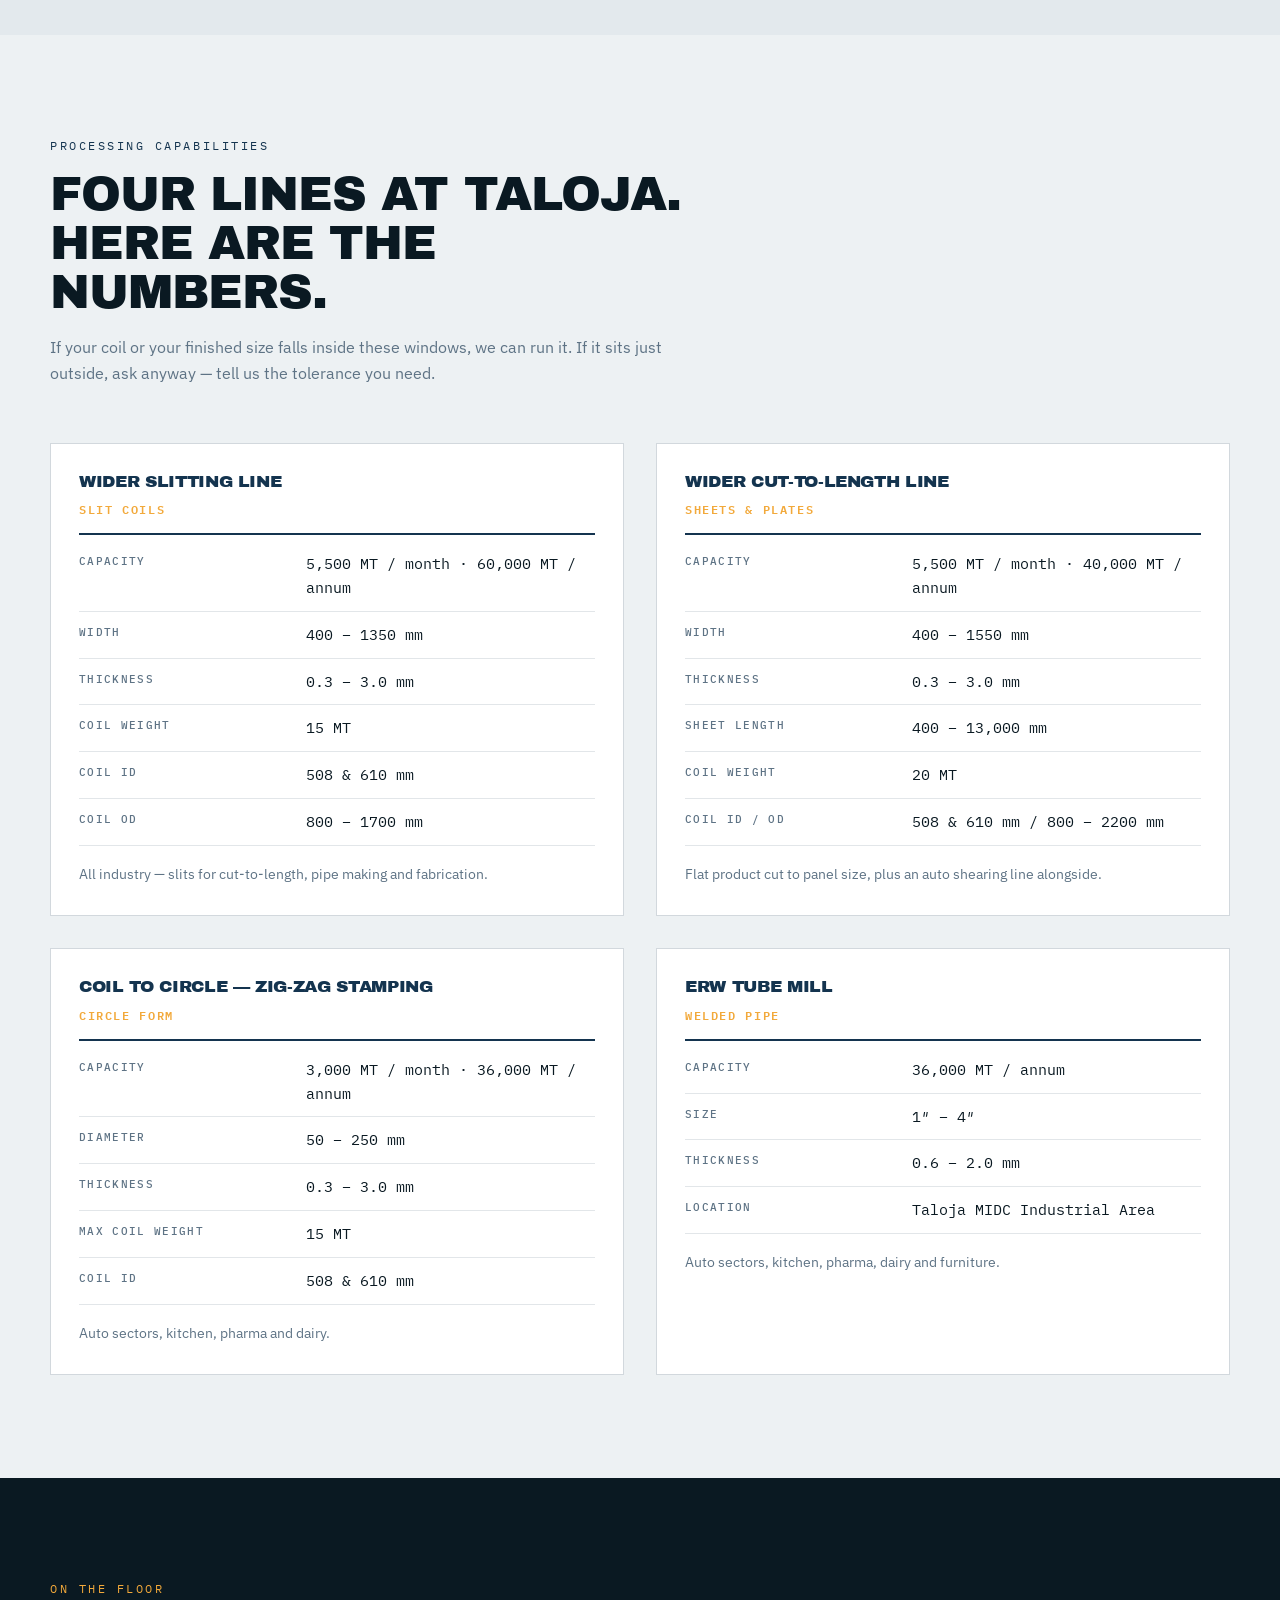
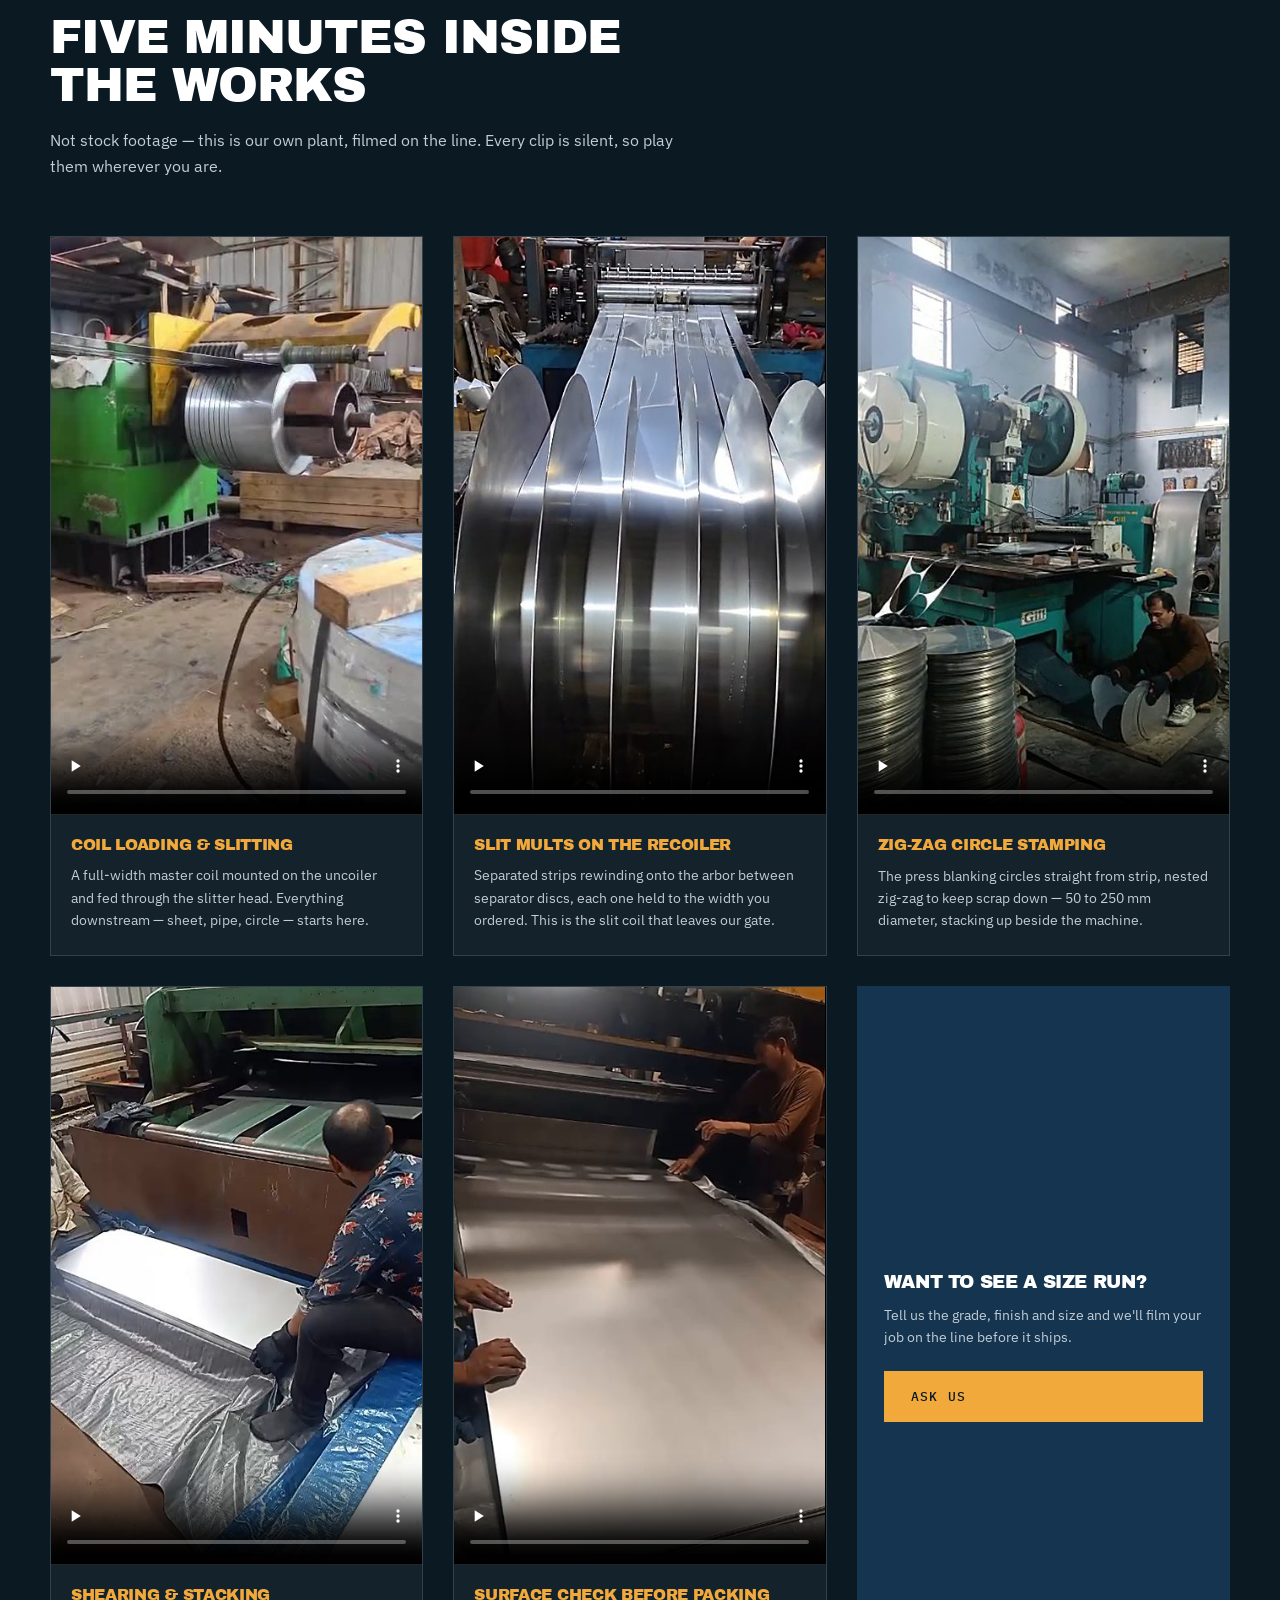
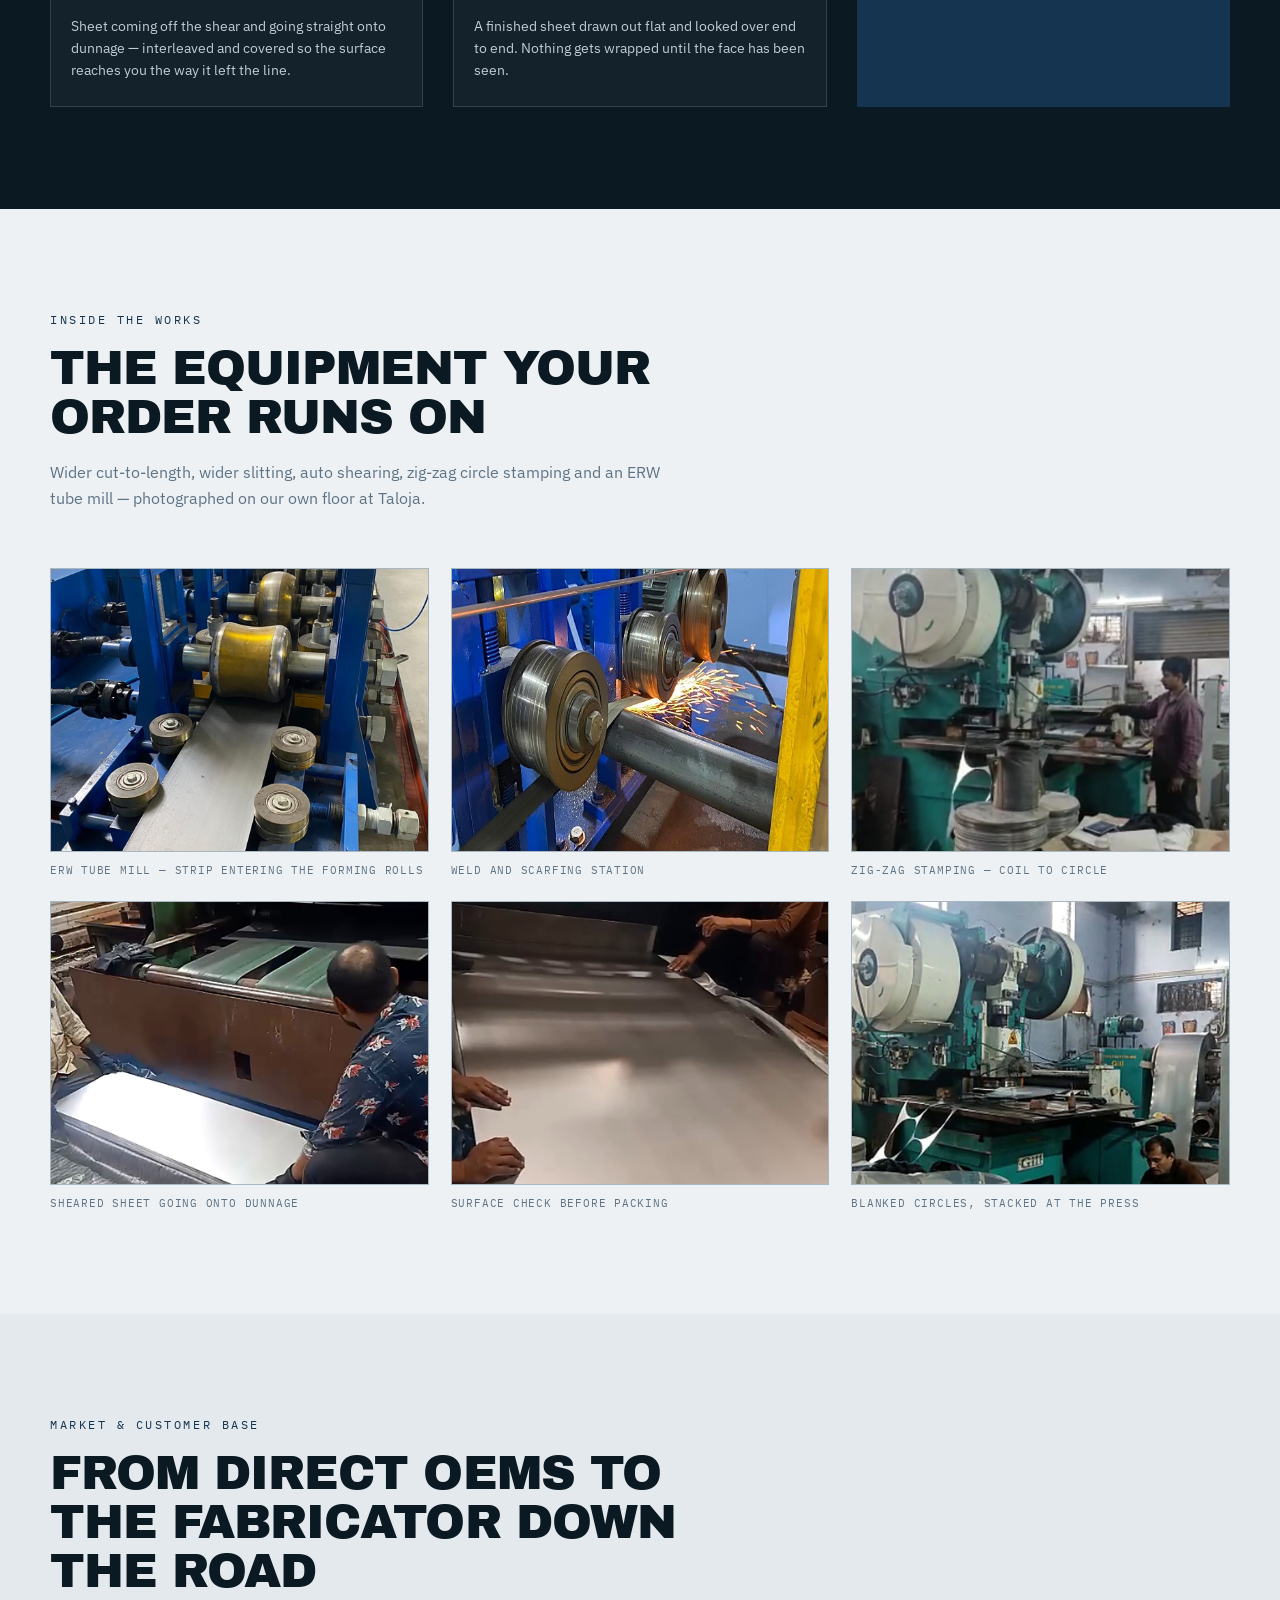
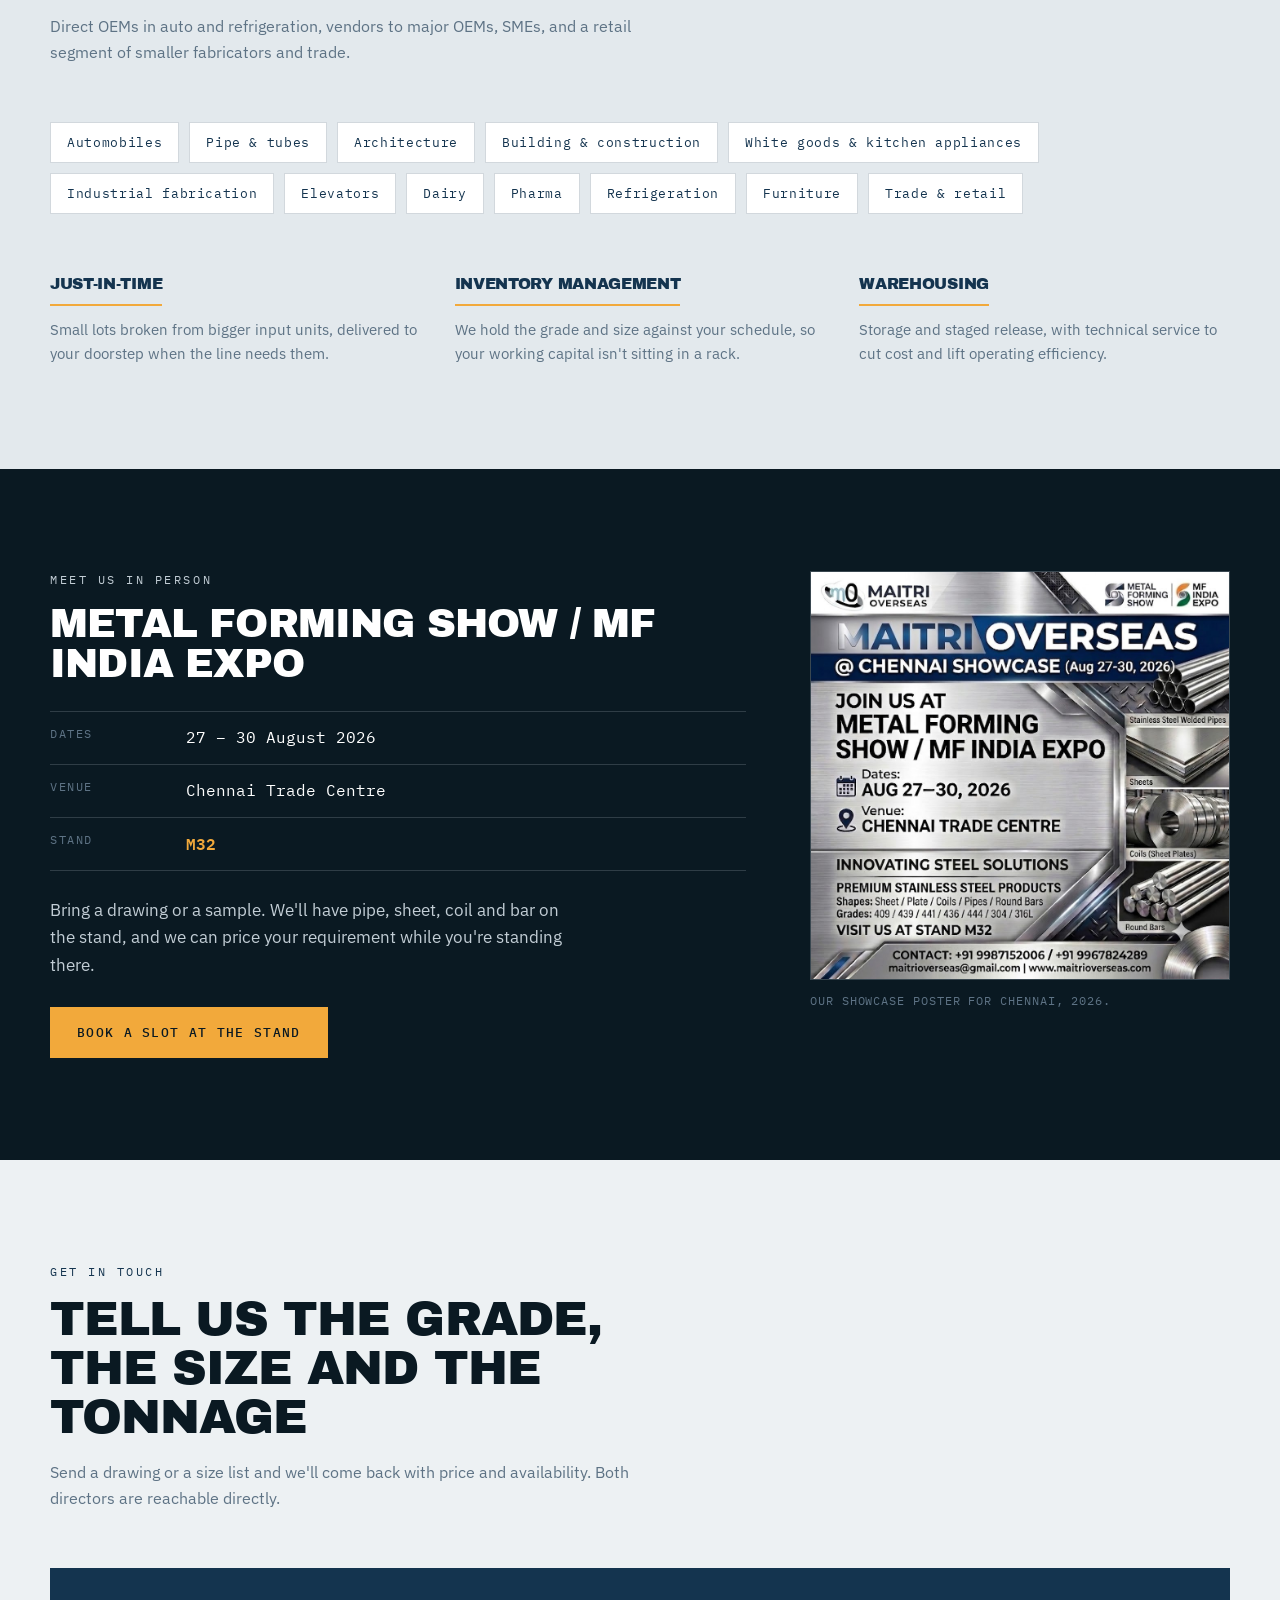
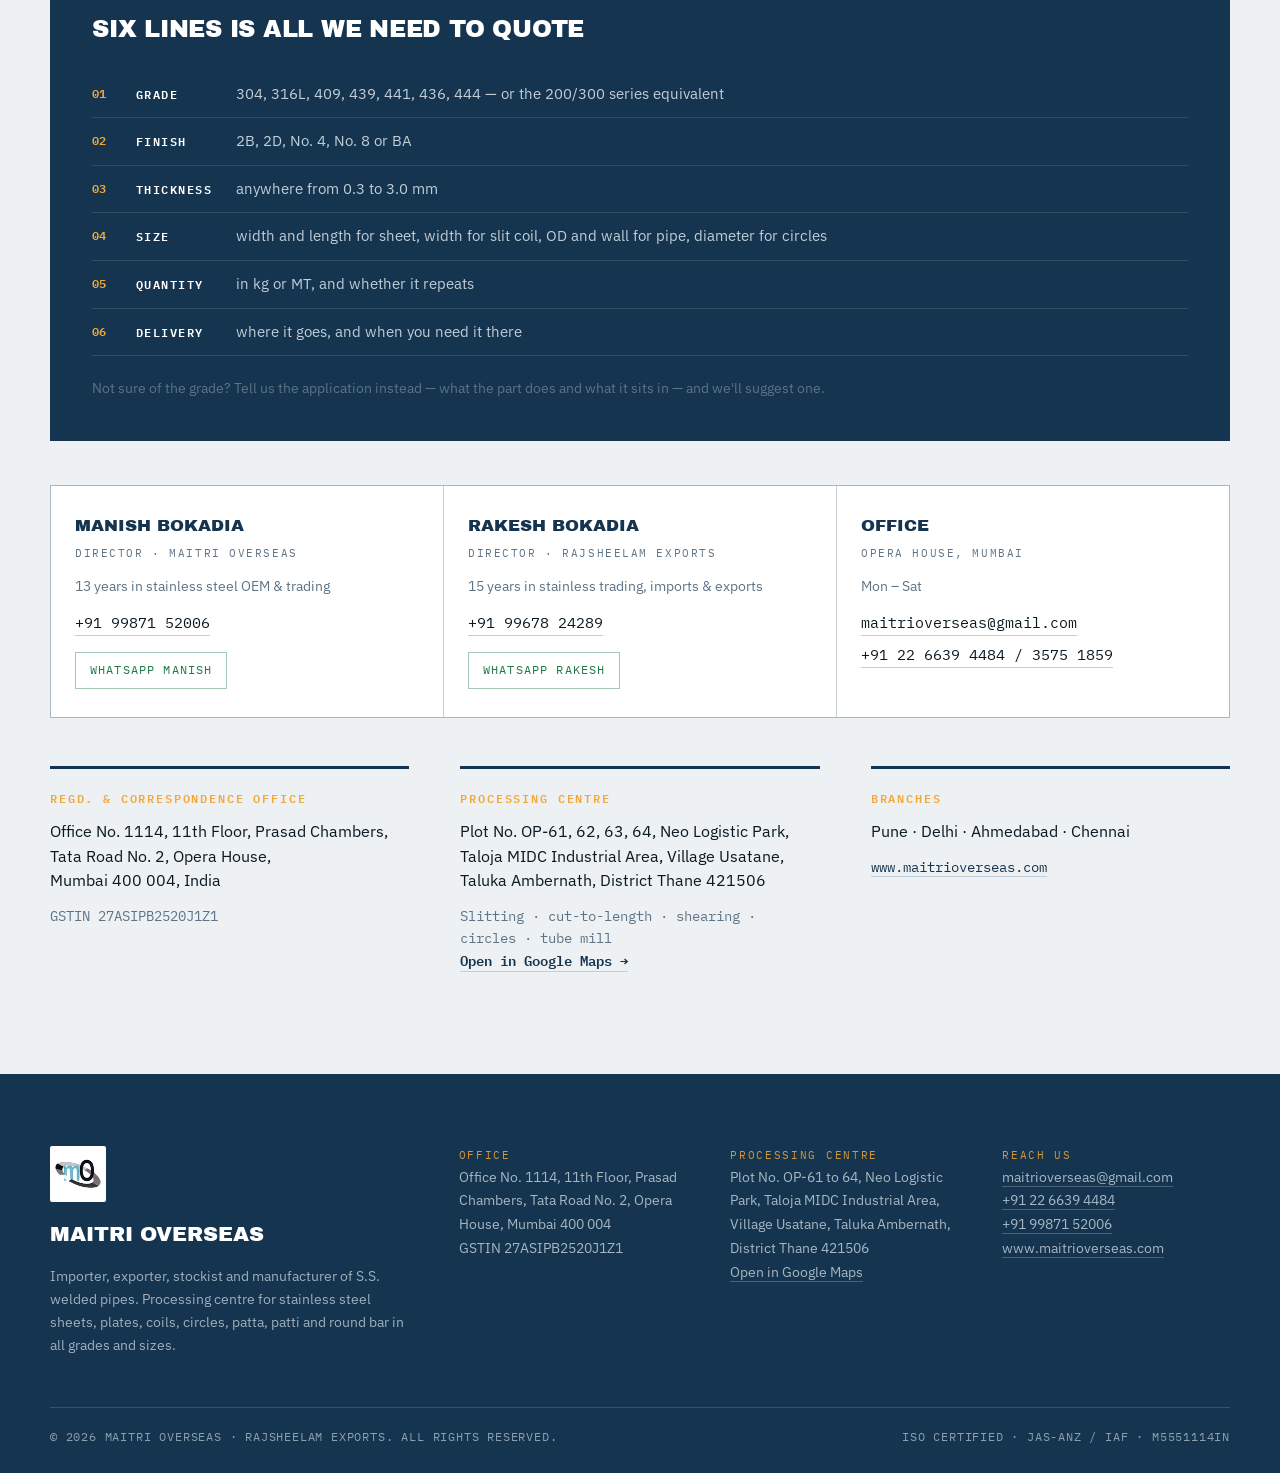
==== commit 922afc15: "Set homepage_3" ====
--- a/index.html
+++ b/index.html
@@ -427,9 +427,8 @@
     <header class="sechead">
       <p class="eyebrow eyebrow--dark">Inside the works</p>
       <h2>The equipment your order runs on</h2>
-      <p class="sechead__note">Our service centre in Navi Mumbai is installed with wider
-        cut-to-length, wider slitting, auto shearing, zig-zag circle stamping and an ERW tube mill
-        from leading equipment manufacturers.</p>
+      <p class="sechead__note">Wider cut-to-length, wider slitting, auto shearing, zig-zag circle
+        stamping and an ERW tube mill — photographed on our own floor at Taloja.</p>
     </header>
 
     <div class="gallery">
@@ -440,18 +439,6 @@
       <figure class="shot">
         <img src="img/tube-weld.jpg" alt="Sparks flying at the weld and scarfing station of the tube mill" loading="lazy">
         <figcaption>Weld and scarfing station</figcaption>
-      </figure>
-      <figure class="shot">
-        <img src="img/slitting-line.jpg" alt="Wider slitting line installed on the shop floor" loading="lazy">
-        <figcaption>Wider slitting line</figcaption>
-      </figure>
-      <figure class="shot">
-        <img src="img/ctl-line.jpg" alt="Wider cut-to-length line with control desk" loading="lazy">
-        <figcaption>Wider cut-to-length line</figcaption>
-      </figure>
-      <figure class="shot">
-        <img src="img/ctl-line-2.jpg" alt="Levelling and stacking end of the cut-to-length line" loading="lazy">
-        <figcaption>Levelling and stacking end</figcaption>
       </figure>
       <figure class="shot">
         <img src="img/circle-press.jpg" alt="Zig-zag stamping press with blanked stainless steel circles stacked beneath" loading="lazy">
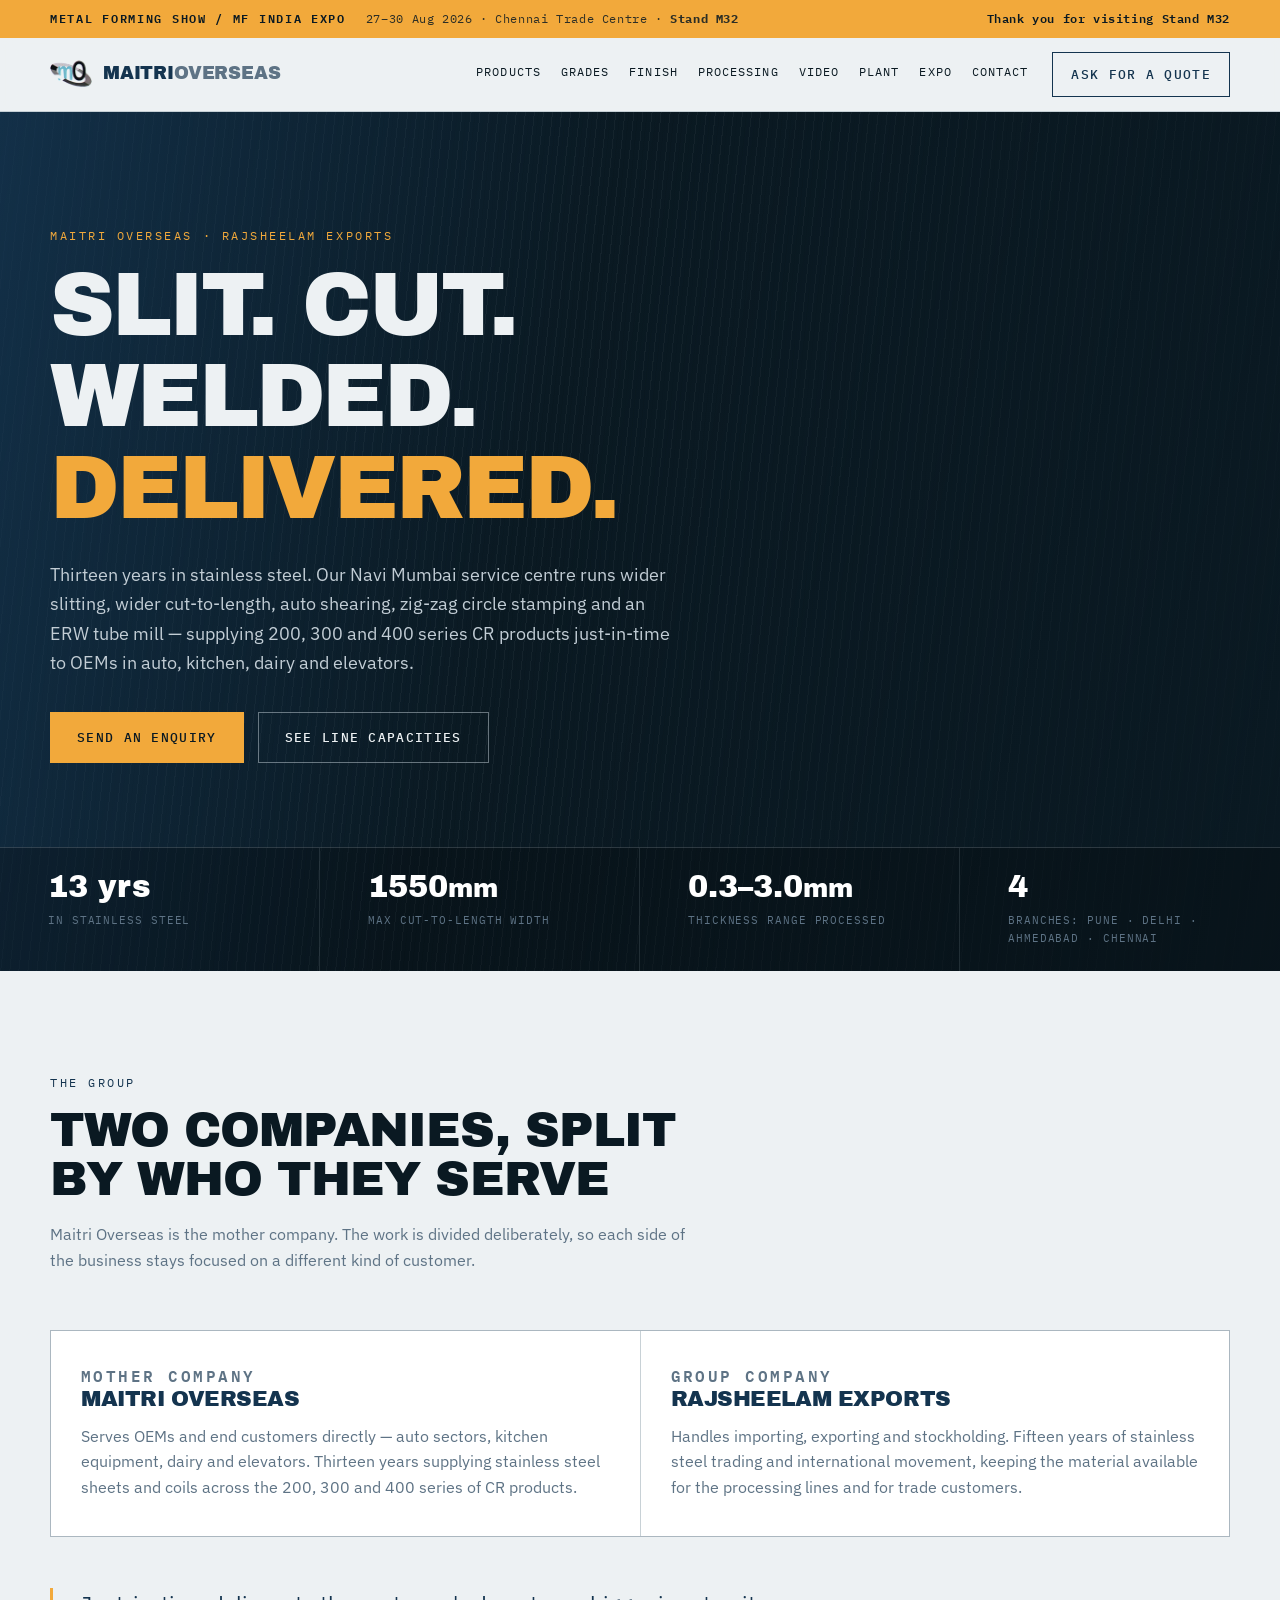
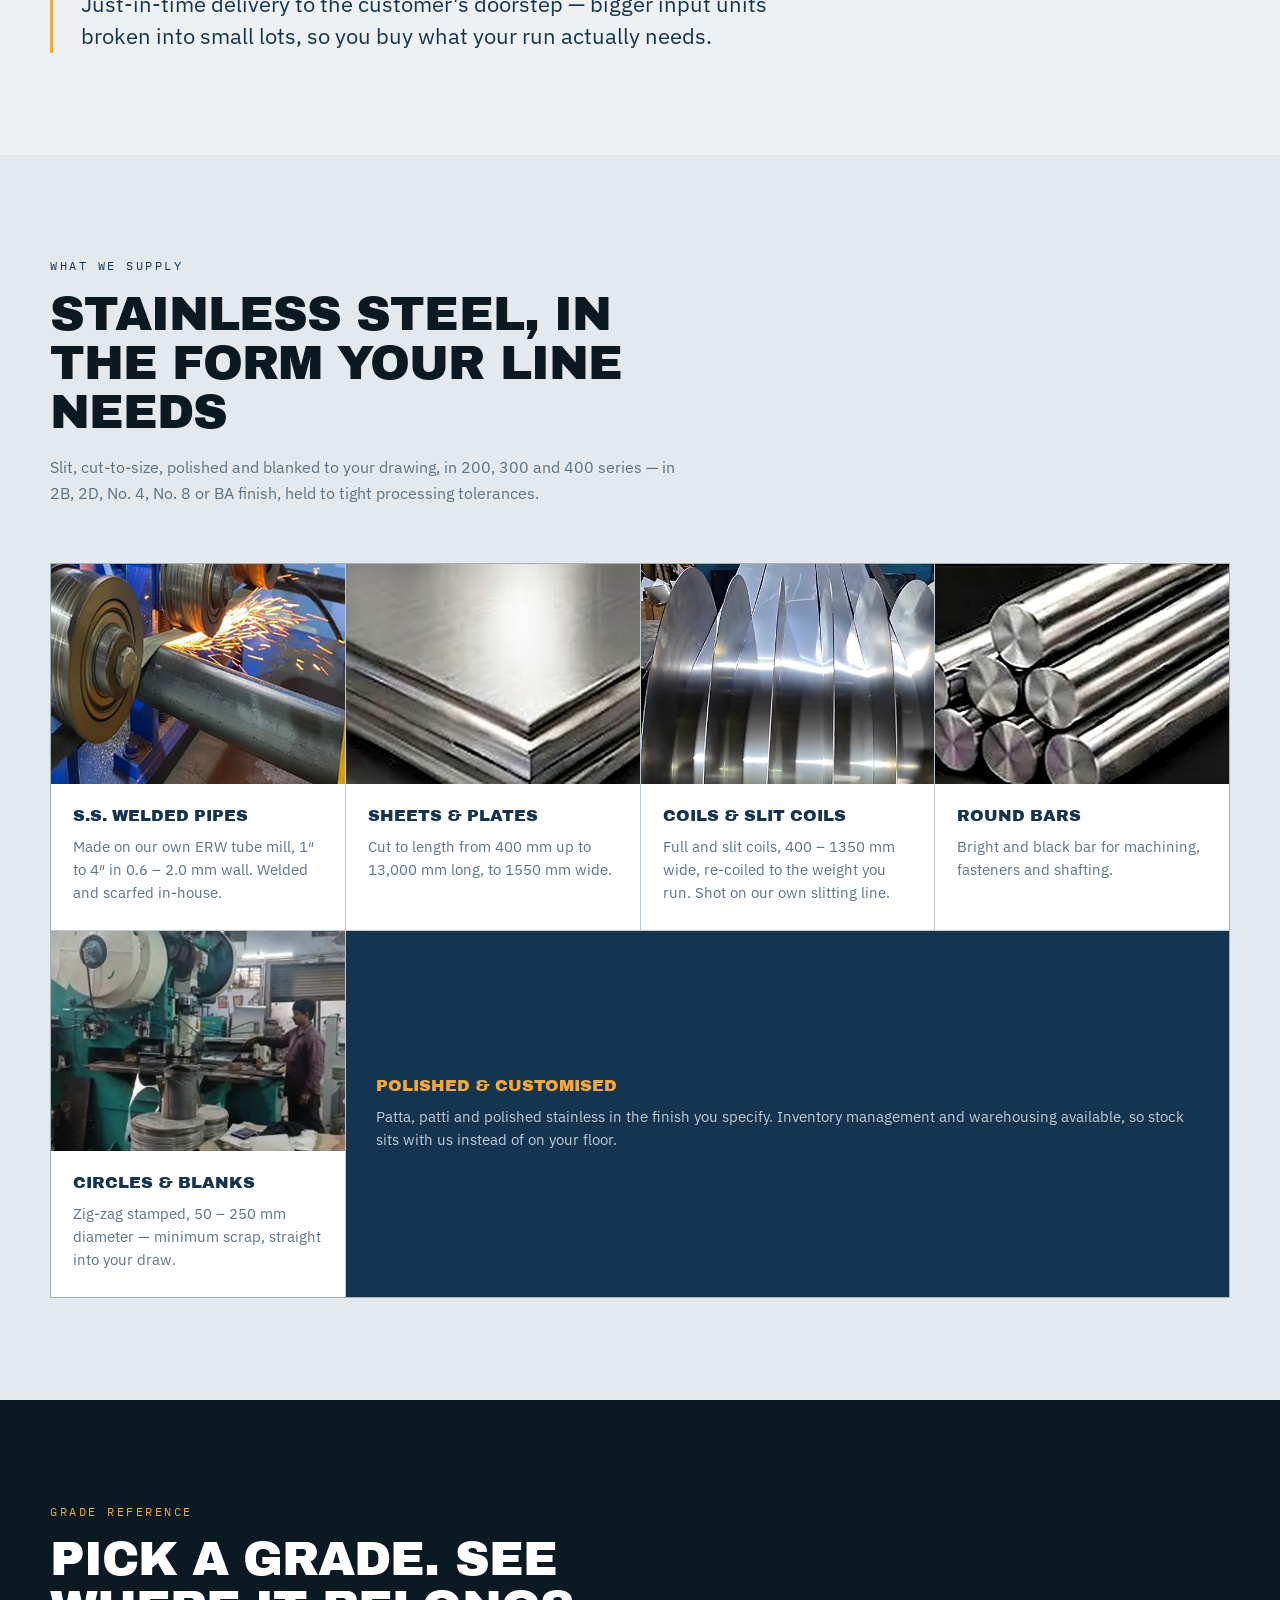
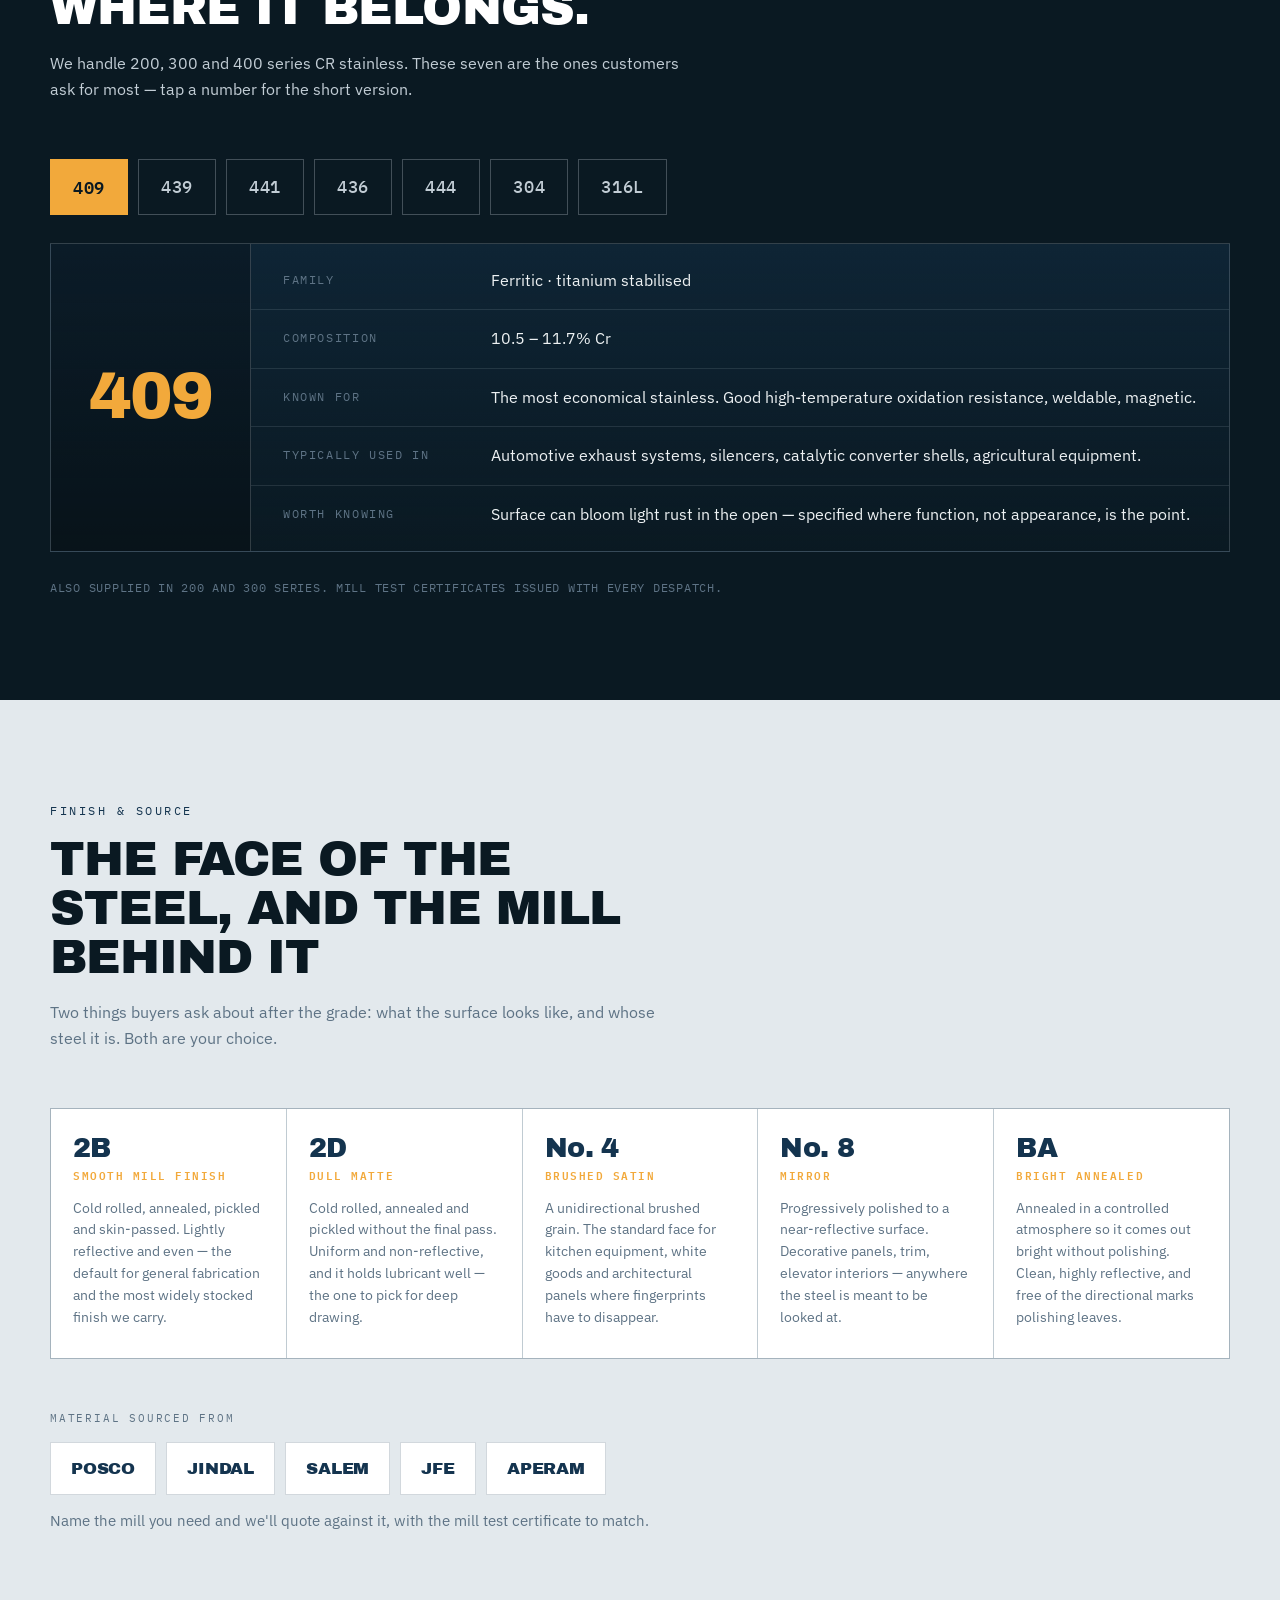
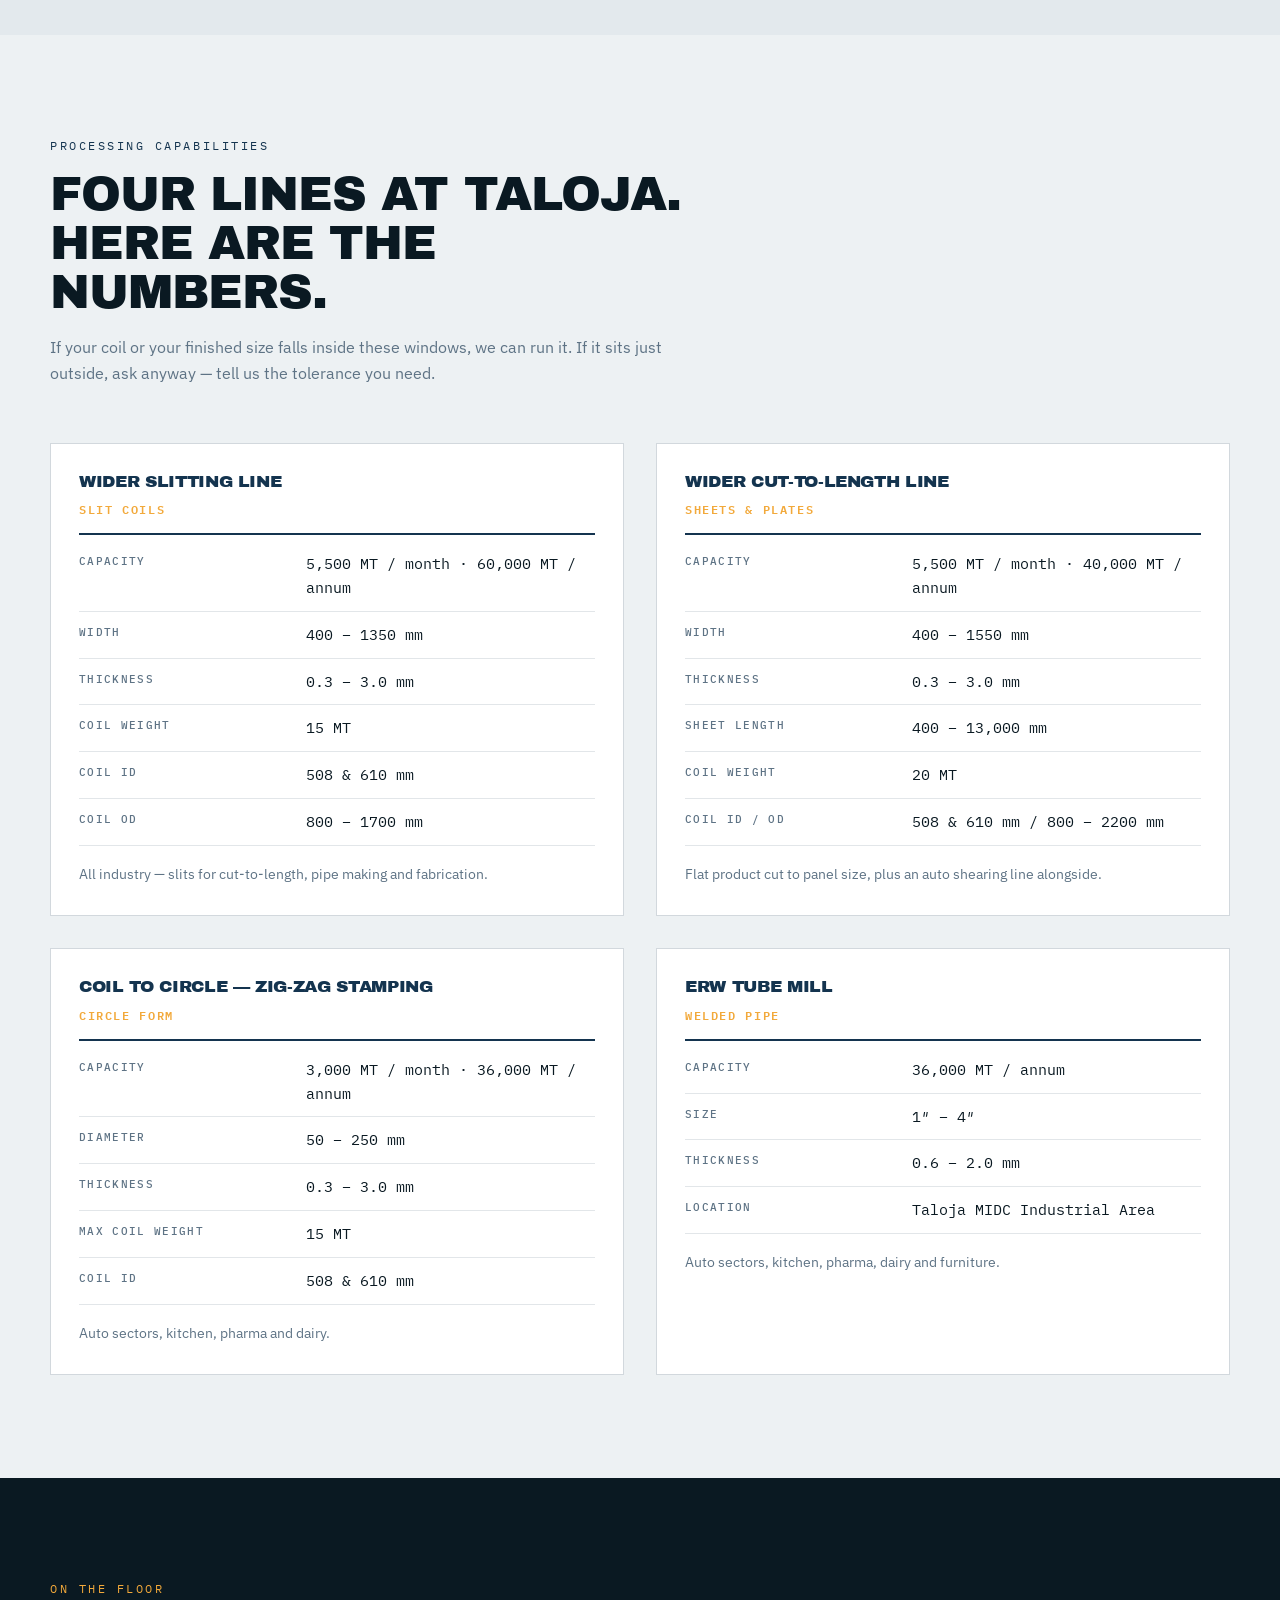
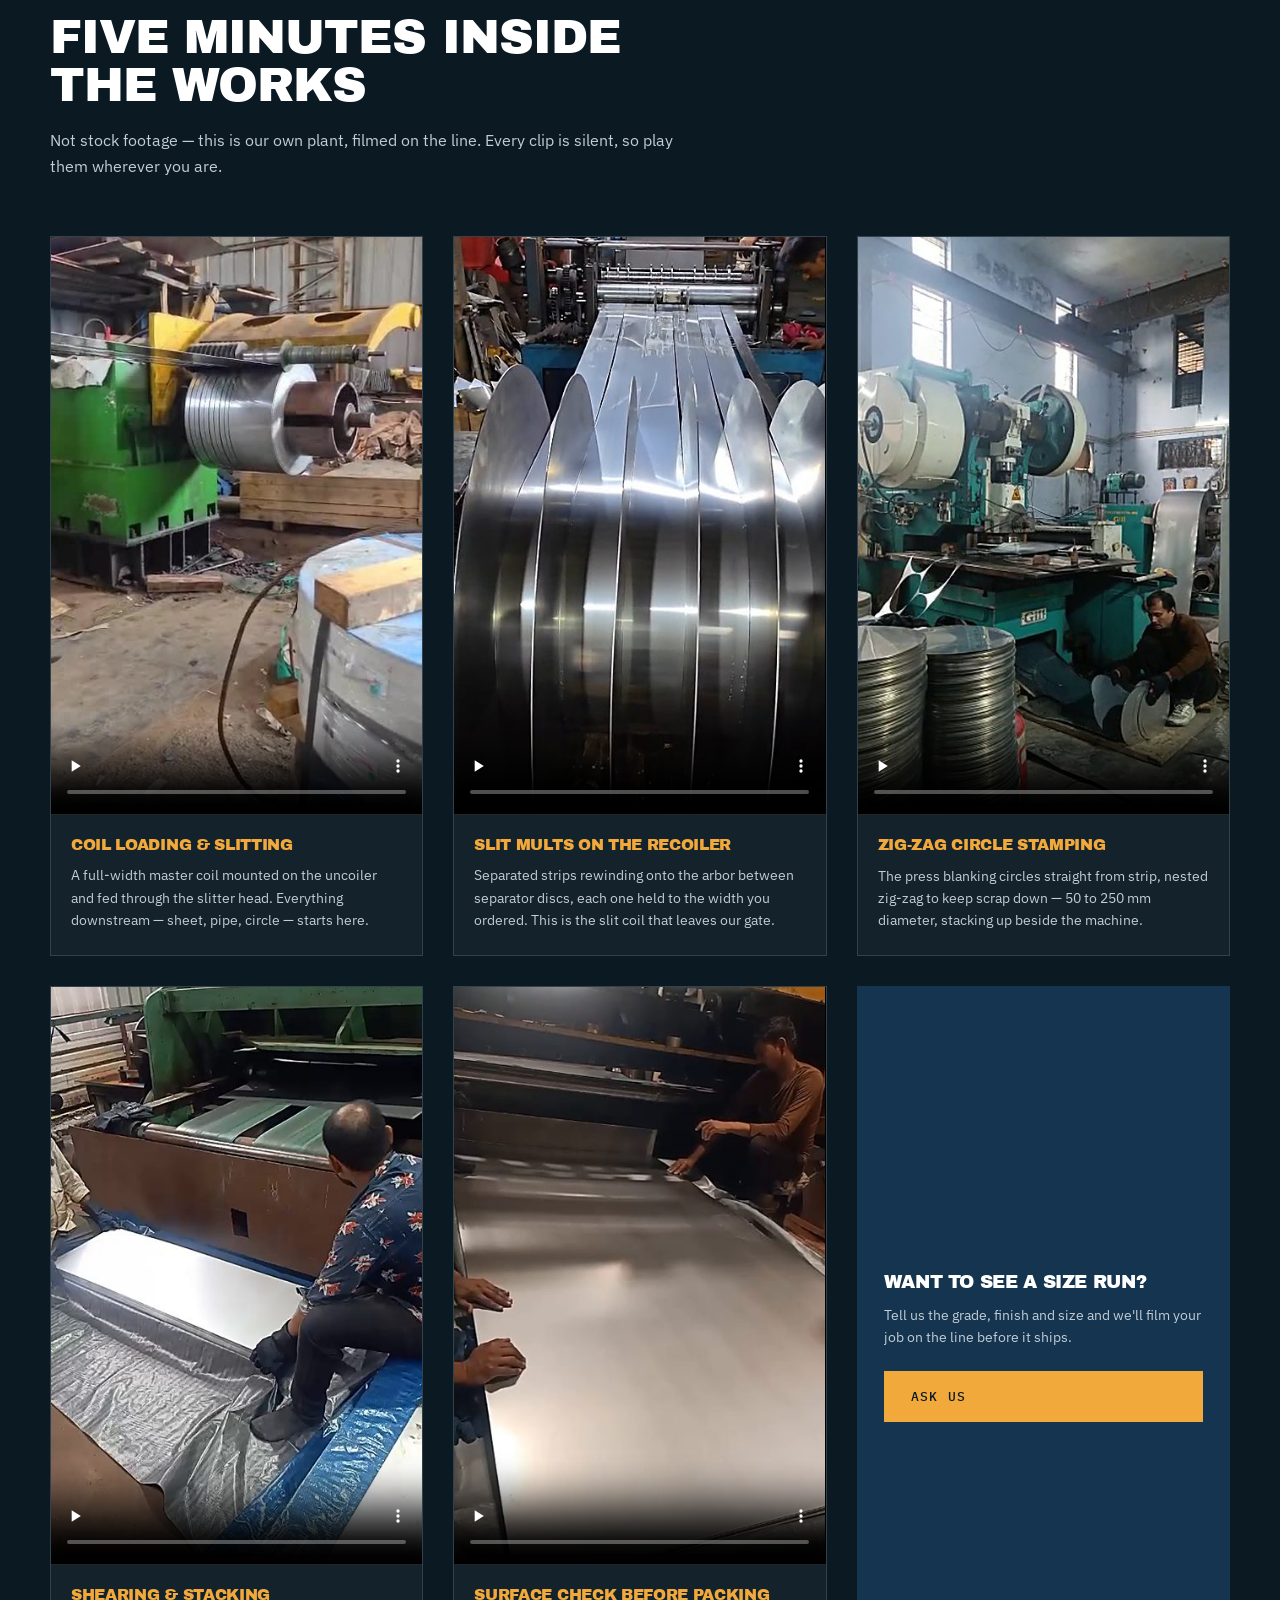
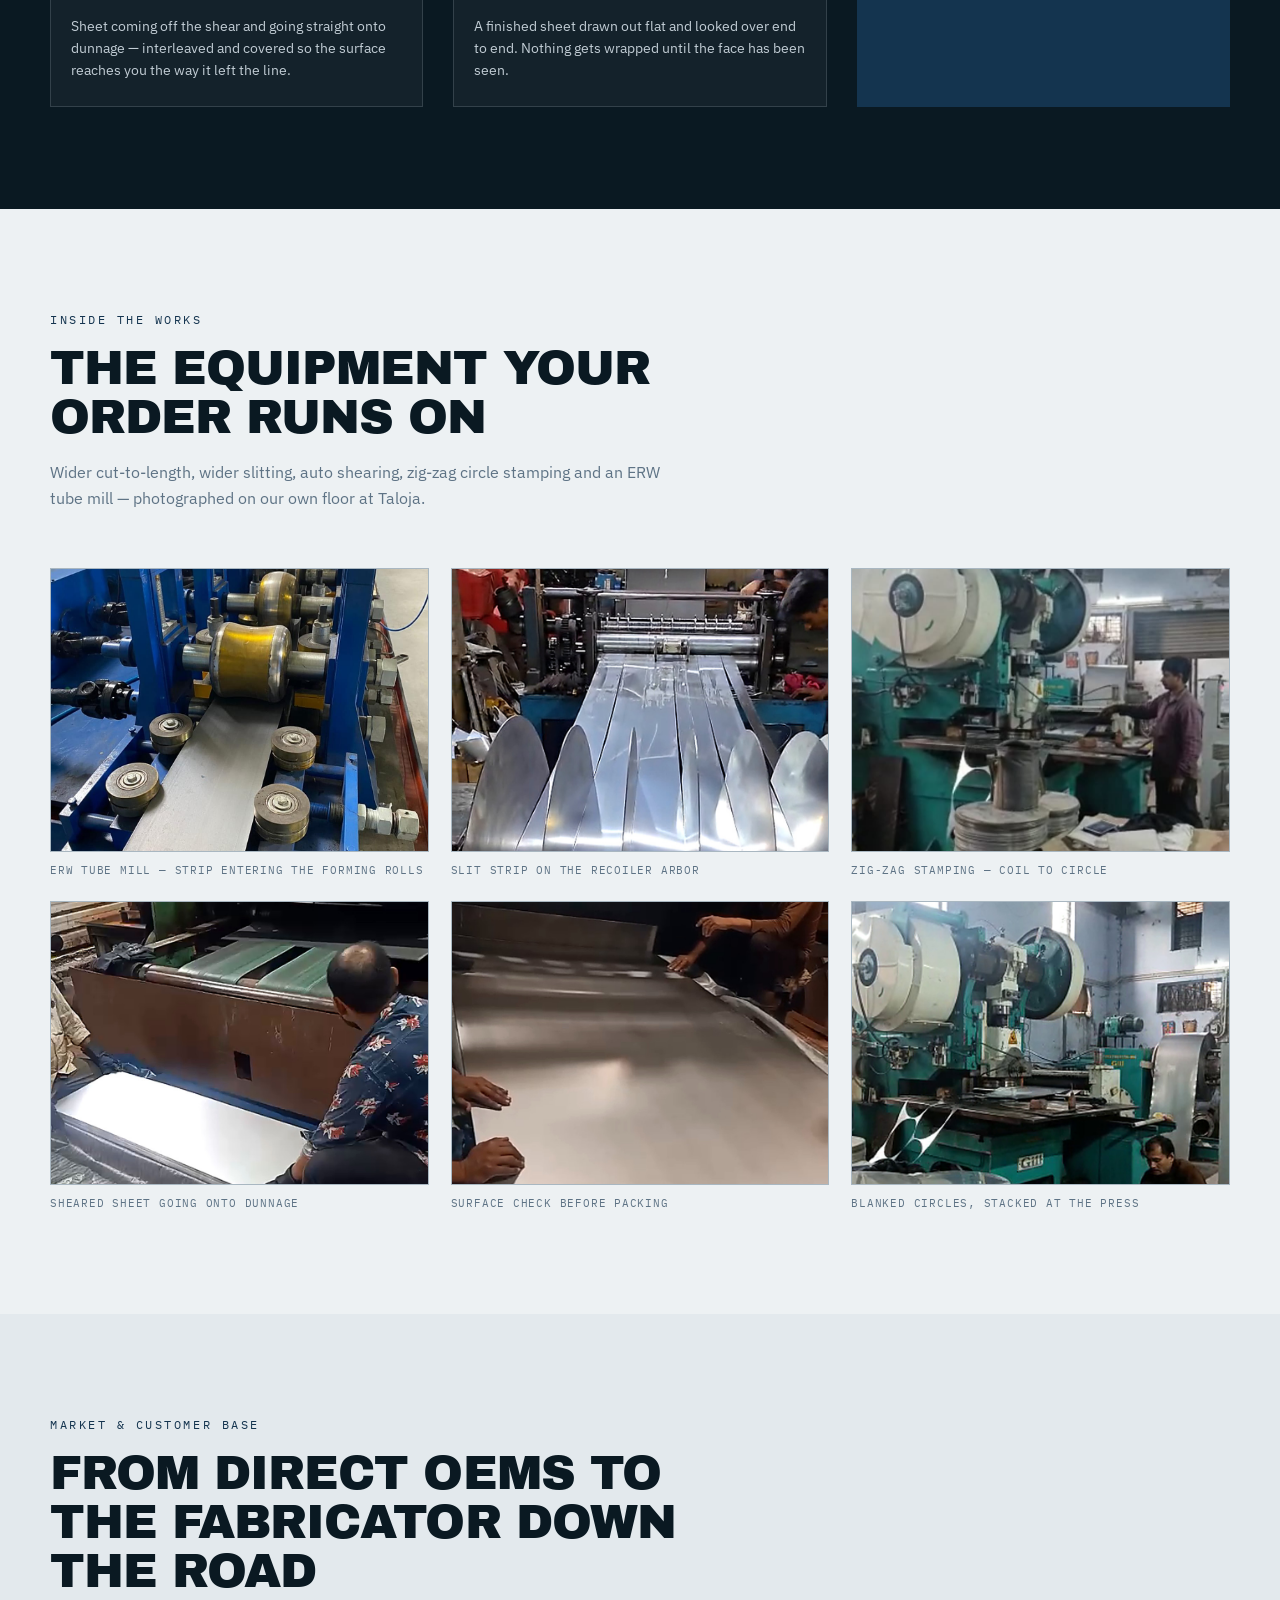
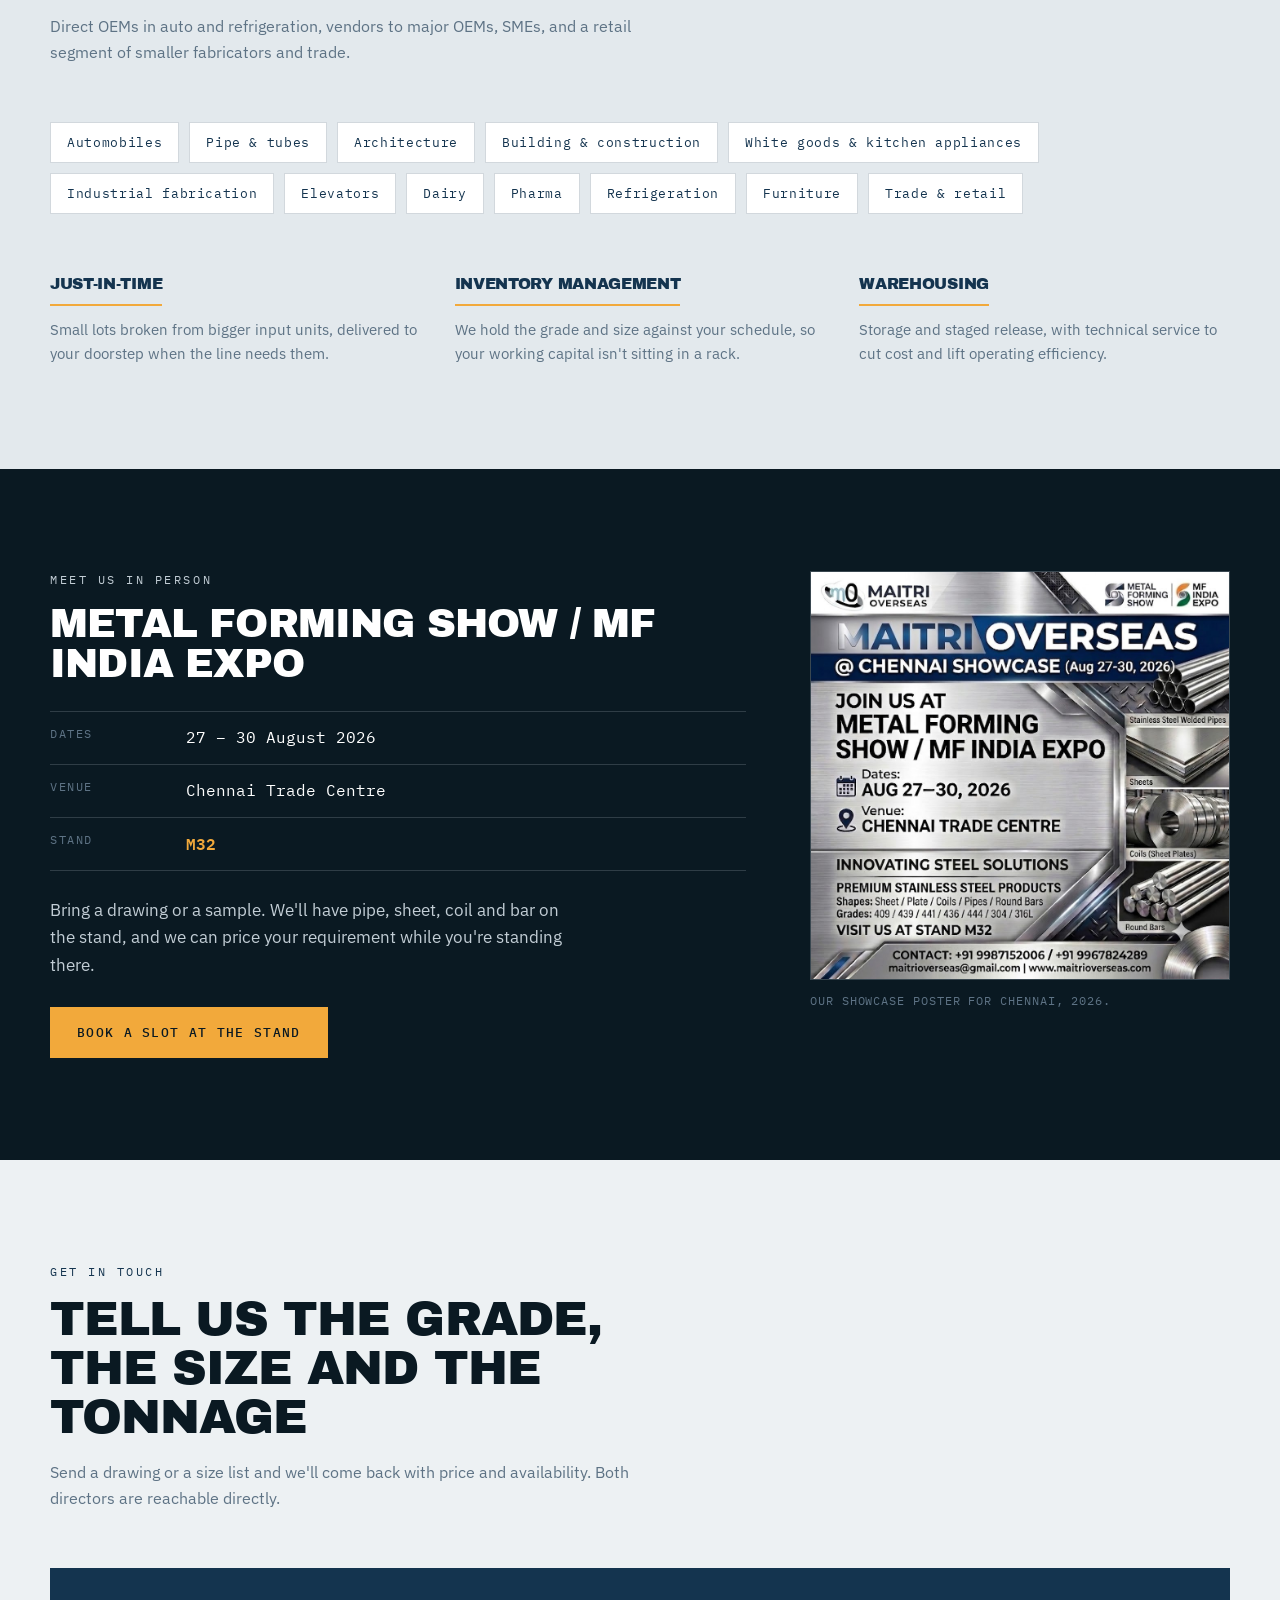
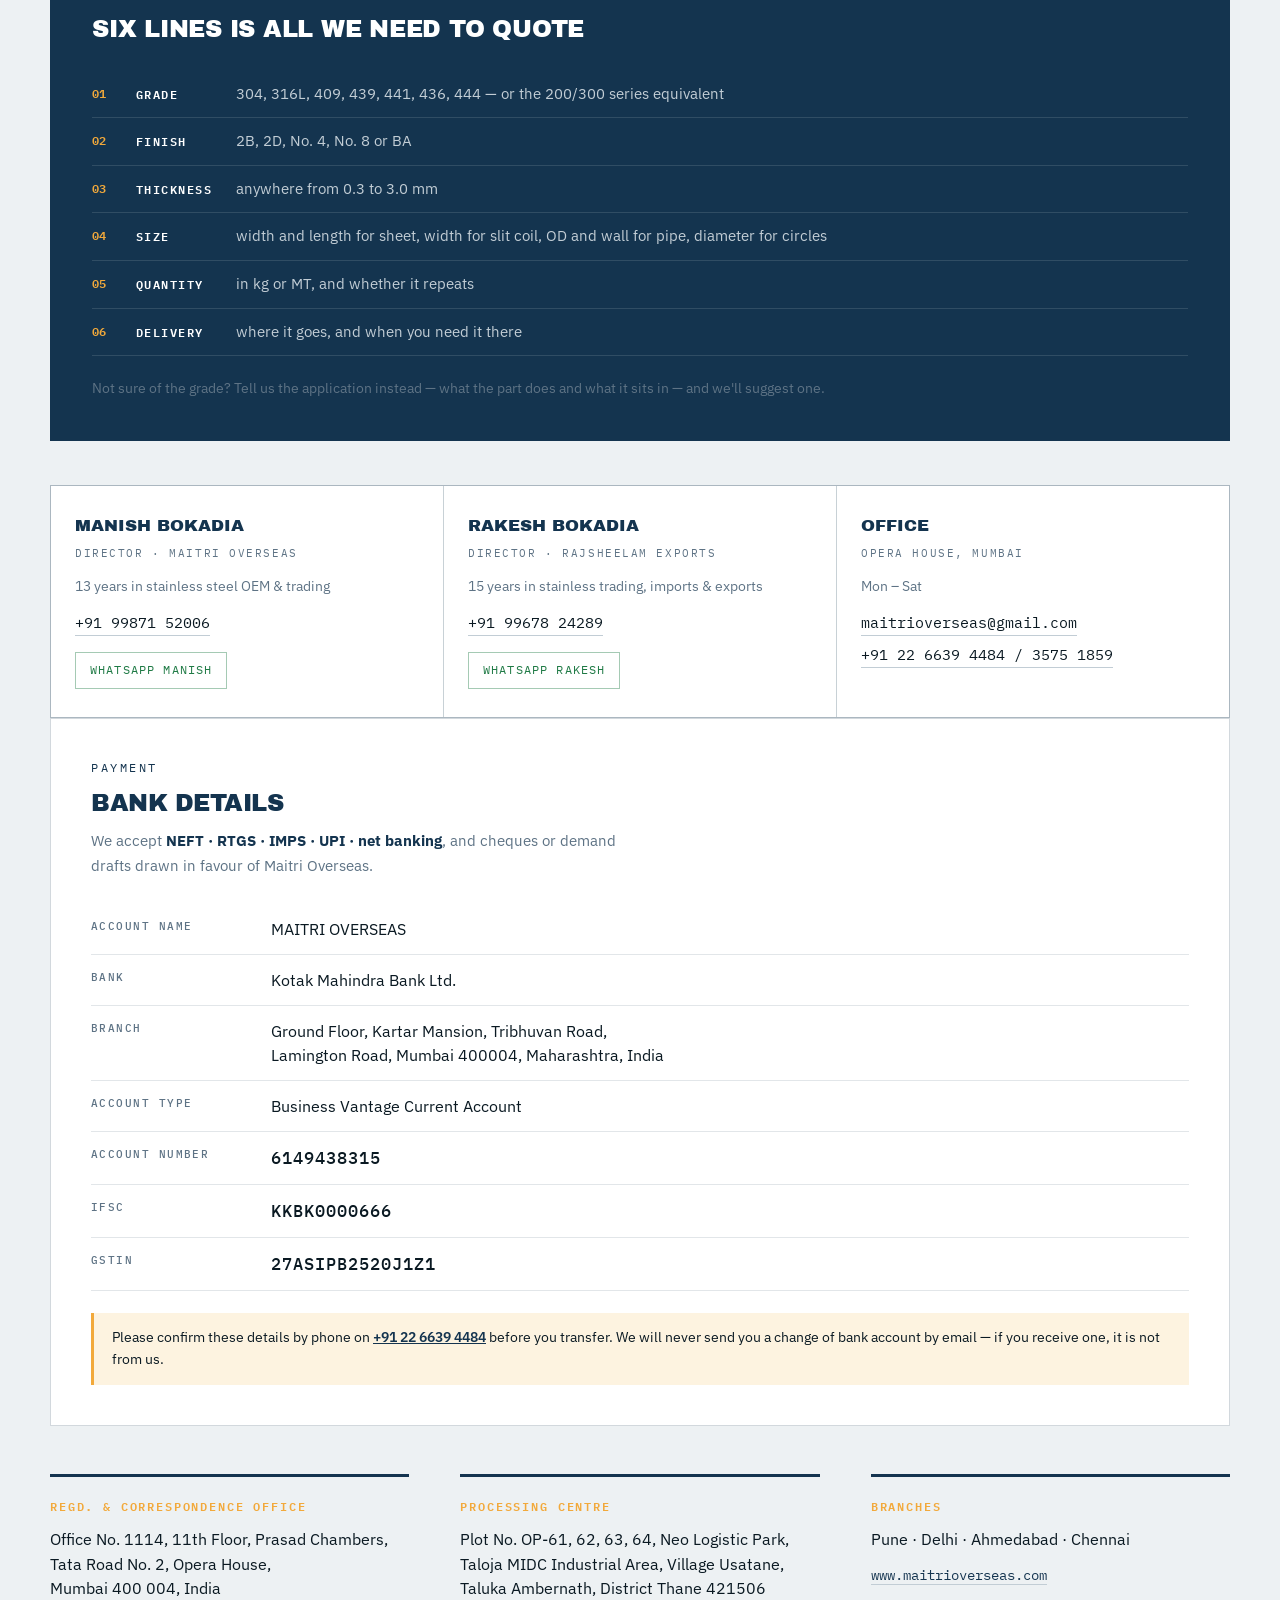
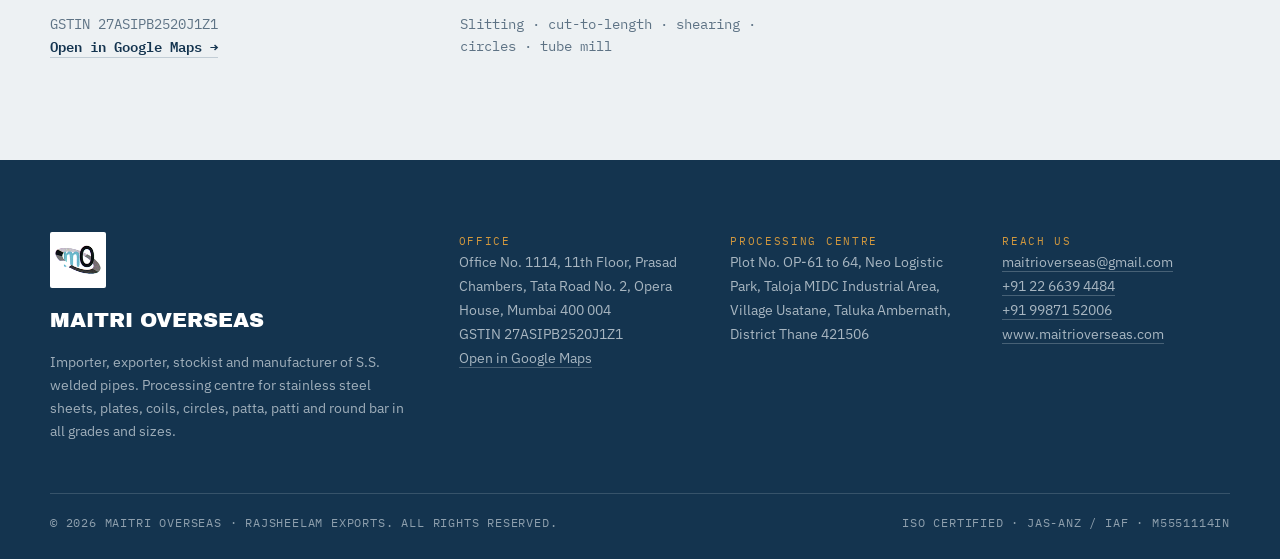
==== commit e0c48404: "Set homepage_4" ====
--- a/index.html
+++ b/index.html
@@ -119,10 +119,10 @@
 
     <div class="prods">
       <article class="prod">
-        <div class="prod__img"><img src="img/pipes.jpg" alt="Stacked stainless steel welded pipes in assorted diameters" loading="lazy"></div>
+        <div class="prod__img"><img src="img/pipes.jpg" alt="Stainless steel pipe being welded and scarfed on the ERW tube mill" loading="lazy"></div>
         <div class="prod__body">
           <h3>S.S. welded pipes</h3>
-          <p>Made on our own ERW tube mill, 1&Prime; to 4&Prime; in 0.6 – 2.0 mm wall.</p>
+          <p>Made on our own ERW tube mill, 1&Prime; to 4&Prime; in 0.6 – 2.0 mm wall. Welded and scarfed in-house.</p>
         </div>
       </article>
       <article class="prod">
@@ -437,8 +437,8 @@
         <figcaption>ERW tube mill — strip entering the forming rolls</figcaption>
       </figure>
       <figure class="shot">
-        <img src="img/tube-weld.jpg" alt="Sparks flying at the weld and scarfing station of the tube mill" loading="lazy">
-        <figcaption>Weld and scarfing station</figcaption>
+        <img src="img/g-slitting-arbor.jpg" alt="Slit stainless steel strip rewinding on the recoiler arbor" loading="lazy">
+        <figcaption>Slit strip on the recoiler arbor</figcaption>
       </figure>
       <figure class="shot">
         <img src="img/circle-press.jpg" alt="Zig-zag stamping press with blanked stainless steel circles stacked beneath" loading="lazy">
@@ -563,12 +563,39 @@
       </article>
     </div>
 
+
+    <div class="bank">
+      <div class="bank__head">
+        <p class="eyebrow eyebrow--dark">Payment</p>
+        <h3>Bank details</h3>
+        <p class="bank__modes">We accept <strong>NEFT · RTGS · IMPS · UPI · net banking</strong>,
+          and cheques or demand drafts drawn in favour of Maitri Overseas.</p>
+      </div>
+
+      <table class="bank__table">
+        <tbody>
+          <tr><th scope="row">Account name</th><td>MAITRI OVERSEAS</td></tr>
+          <tr><th scope="row">Bank</th><td>Kotak Mahindra Bank Ltd.</td></tr>
+          <tr><th scope="row">Branch</th><td>Ground Floor, Kartar Mansion, Tribhuvan Road,<br>Lamington Road, Mumbai 400004, Maharashtra, India</td></tr>
+          <tr><th scope="row">Account type</th><td>Business Vantage Current Account</td></tr>
+          <tr><th scope="row">Account number</th><td class="bank__num">6149438315</td></tr>
+          <tr><th scope="row">IFSC</th><td class="bank__num">KKBK0000666</td></tr>
+          <tr><th scope="row">GSTIN</th><td class="bank__num">27ASIPB2520J1Z1</td></tr>
+        </tbody>
+      </table>
+
+      <p class="bank__warn">Please confirm these details by phone on
+        <a href="tel:+912266394484">+91 22 6639 4484</a> before you transfer. We will never send you
+        a change of bank account by email — if you receive one, it is not from us.</p>
+    </div>
+
     <div class="plants">
       <div class="plant">
         <p class="plant__tag">Regd. &amp; correspondence office</p>
         <p class="plant__addr">Office No. 1114, 11th Floor, Prasad Chambers,<br>
           Tata Road No. 2, Opera House,<br>Mumbai 400 004, India</p>
         <p class="plant__line">GSTIN 27ASIPB2520J1Z1</p>
+        <p class="plant__line"><a class="maplink" href="https://maps.app.goo.gl/jGT7VcyCJf9VvYPt9" target="_blank" rel="noopener">Open in Google Maps →</a></p>
       </div>
       <div class="plant">
         <p class="plant__tag">Processing centre</p>
@@ -576,7 +603,6 @@
           Taloja MIDC Industrial Area, Village Usatane,<br>
           Taluka Ambernath, District Thane 421506</p>
         <p class="plant__line">Slitting · cut-to-length · shearing · circles · tube mill</p>
-        <p class="plant__line"><a class="maplink" href="https://maps.app.goo.gl/jGT7VcyCJf9VvYPt9" target="_blank" rel="noopener">Open in Google Maps →</a></p>
       </div>
       <div class="plant">
         <p class="plant__tag">Branches</p>
@@ -602,11 +628,12 @@
     <div class="foot__col">
       <p class="foot__h">Office</p>
       <p>Office No. 1114, 11th Floor, Prasad Chambers, Tata Road No. 2, Opera House, Mumbai 400 004<br>
-         GSTIN 27ASIPB2520J1Z1</p>
+         GSTIN 27ASIPB2520J1Z1<br>
+         <a href="https://maps.app.goo.gl/jGT7VcyCJf9VvYPt9" target="_blank" rel="noopener">Open in Google Maps</a></p>
     </div>
     <div class="foot__col">
       <p class="foot__h">Processing centre</p>
-      <p>Plot No. OP-61 to 64, Neo Logistic Park, Taloja MIDC Industrial Area, Village Usatane, Taluka Ambernath, District Thane 421506<br><a href="https://maps.app.goo.gl/jGT7VcyCJf9VvYPt9" target="_blank" rel="noopener">Open in Google Maps</a></p>
+      <p>Plot No. OP-61 to 64, Neo Logistic Park, Taloja MIDC Industrial Area, Village Usatane, Taluka Ambernath, District Thane 421506</p>
     </div>
     <div class="foot__col">
       <p class="foot__h">Reach us</p>
--- a/style.css
+++ b/style.css
@@ -559,3 +559,40 @@
   .finishes{ grid-template-columns:1fr; }
   .checklist__list span{ display:block; min-width:0; margin-bottom:3px; }
 }
+
+/* ── Bank details ─────────────────────────────────────────── */
+.bank{
+  border:var(--rule); background:var(--white);
+  padding:clamp(26px,3.4vw,40px); margin-bottom:clamp(28px,3.5vw,44px);
+}
+.bank__head h3{
+  font-size:clamp(1.15rem,2.4vw,1.5rem); text-transform:uppercase; color:var(--navy);
+  margin-bottom:12px;
+}
+.bank__modes{ margin:0 0 26px; font-size:.96rem; color:var(--steel); max-width:62ch; }
+.bank__modes strong{ color:var(--navy); }
+.bank__table{ width:100%; border-collapse:collapse; margin:0 0 22px; }
+.bank__table th, .bank__table td{
+  text-align:left; padding:13px 0; vertical-align:top;
+  border-bottom:1px solid rgba(94,115,133,.18);
+}
+.bank__table th{
+  font-family:var(--mono); font-size:.7rem; letter-spacing:.13em; text-transform:uppercase;
+  color:var(--steel); font-weight:500; width:180px; padding-right:20px;
+}
+.bank__table td{ font-size:.97rem; color:var(--ink); line-height:1.55; }
+.bank__num{
+  font-family:var(--mono) !important; font-size:1.05rem !important;
+  letter-spacing:.06em; font-weight:500;
+}
+.bank__warn{
+  margin:0; padding:14px 18px; background:#FDF3E0;
+  border-left:3px solid var(--spark);
+  font-size:.88rem; color:var(--ink); line-height:1.55;
+}
+.bank__warn a{ color:var(--navy); font-weight:600; }
+
+@media (max-width: 720px){
+  .bank__table th{ width:auto; display:block; padding-bottom:2px; border-bottom:0; }
+  .bank__table td{ display:block; padding-top:0; }
+}
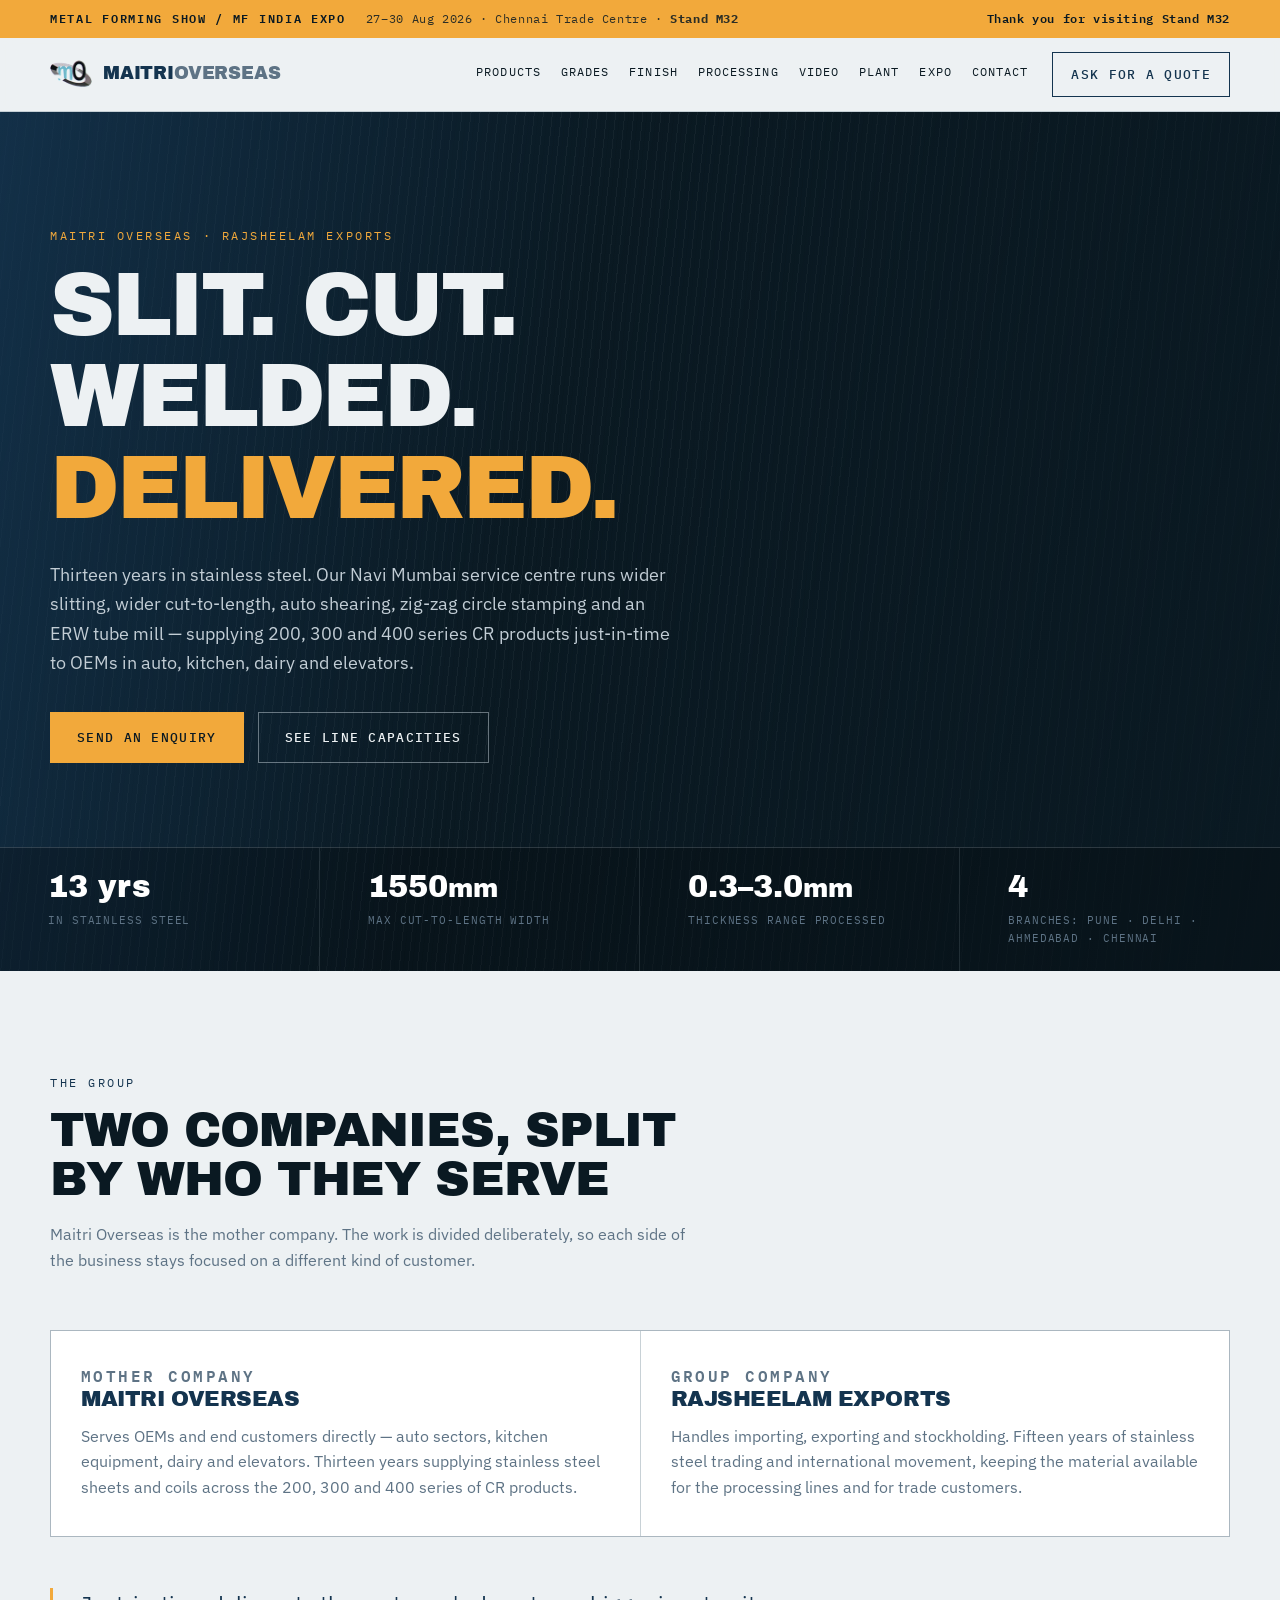
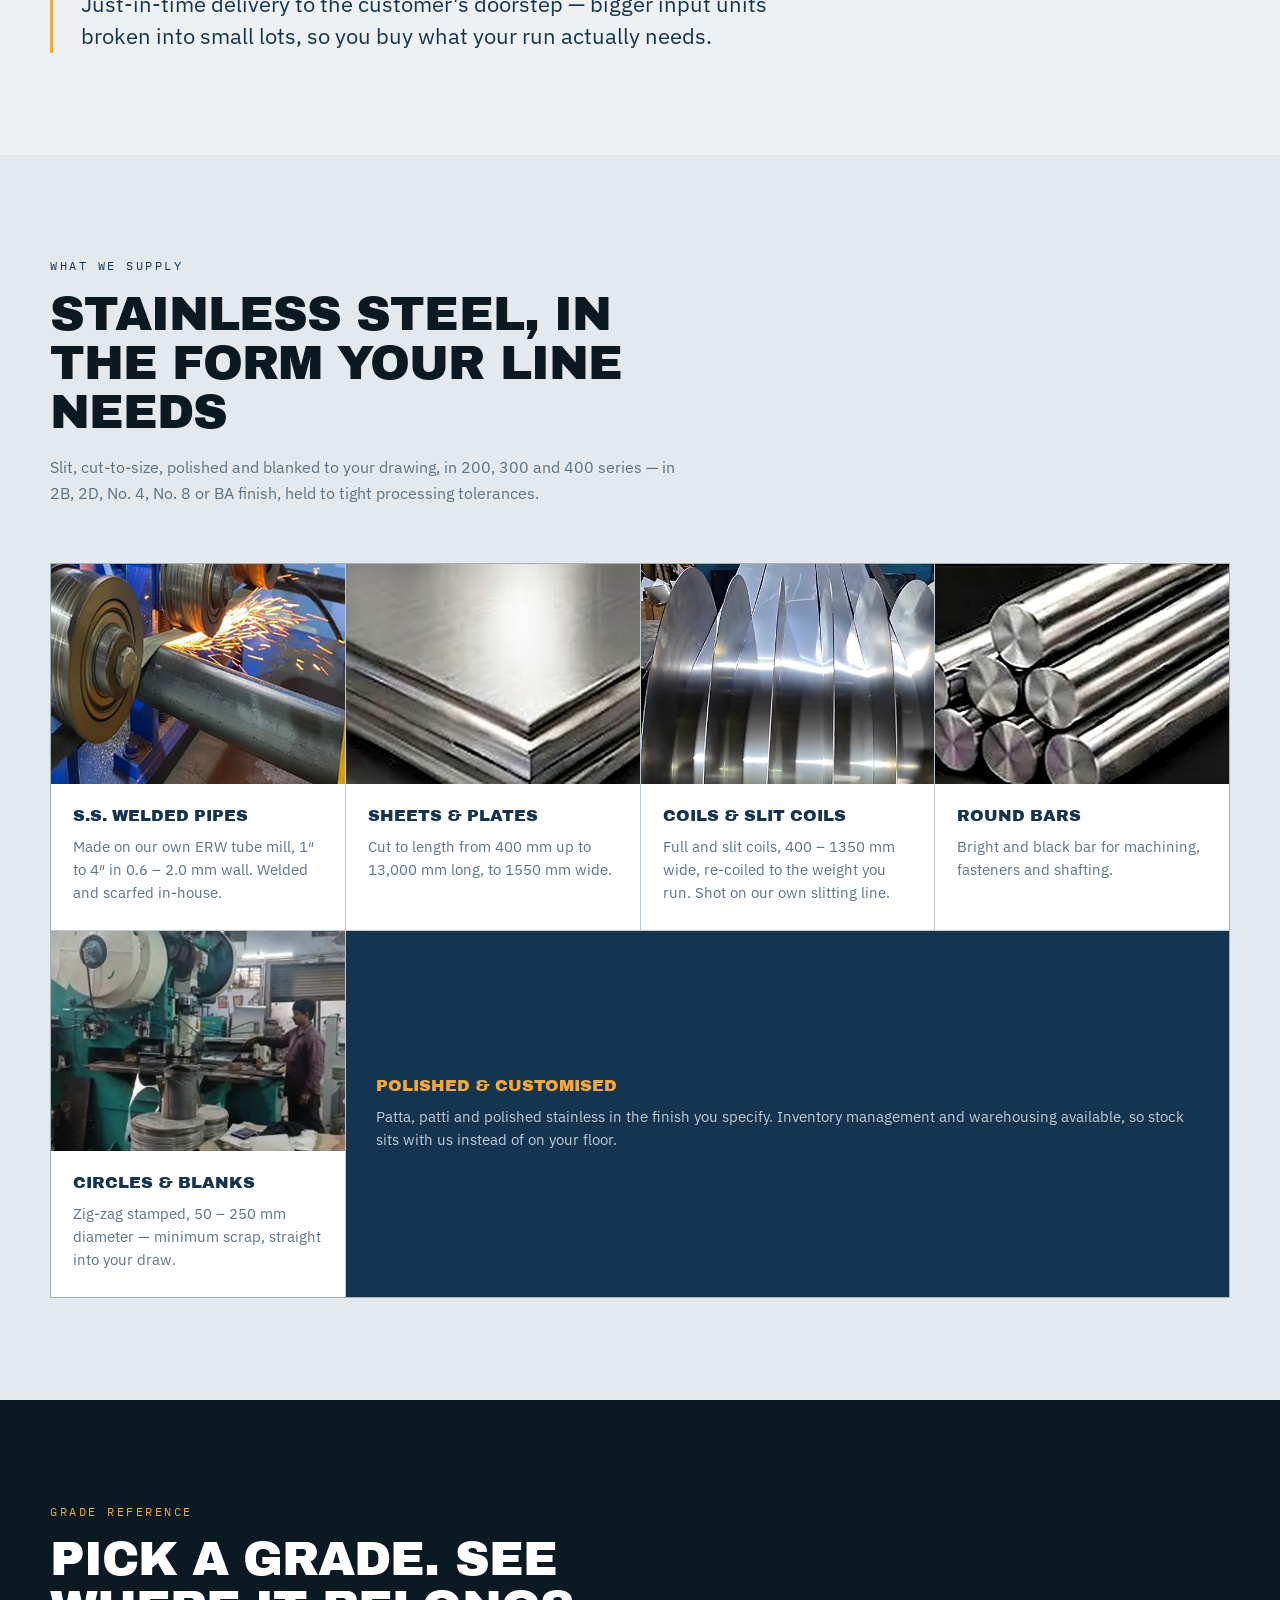
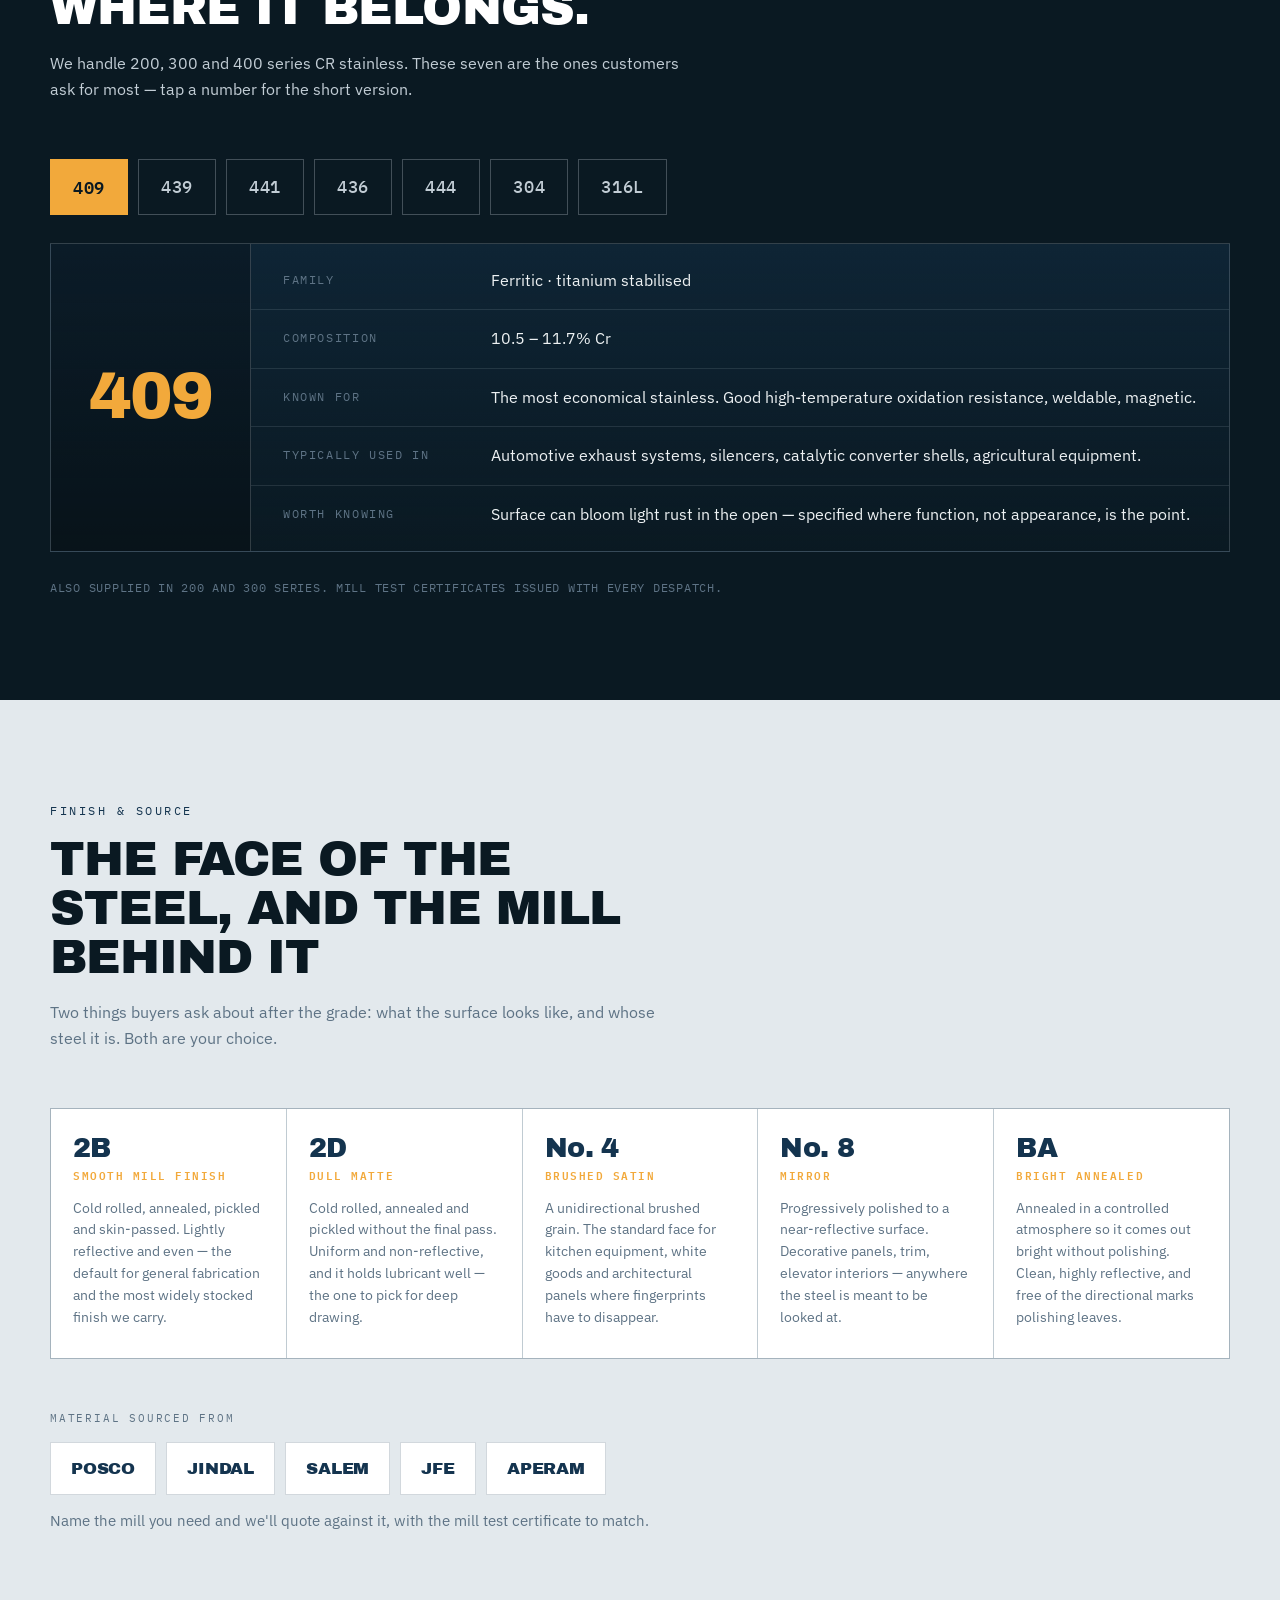
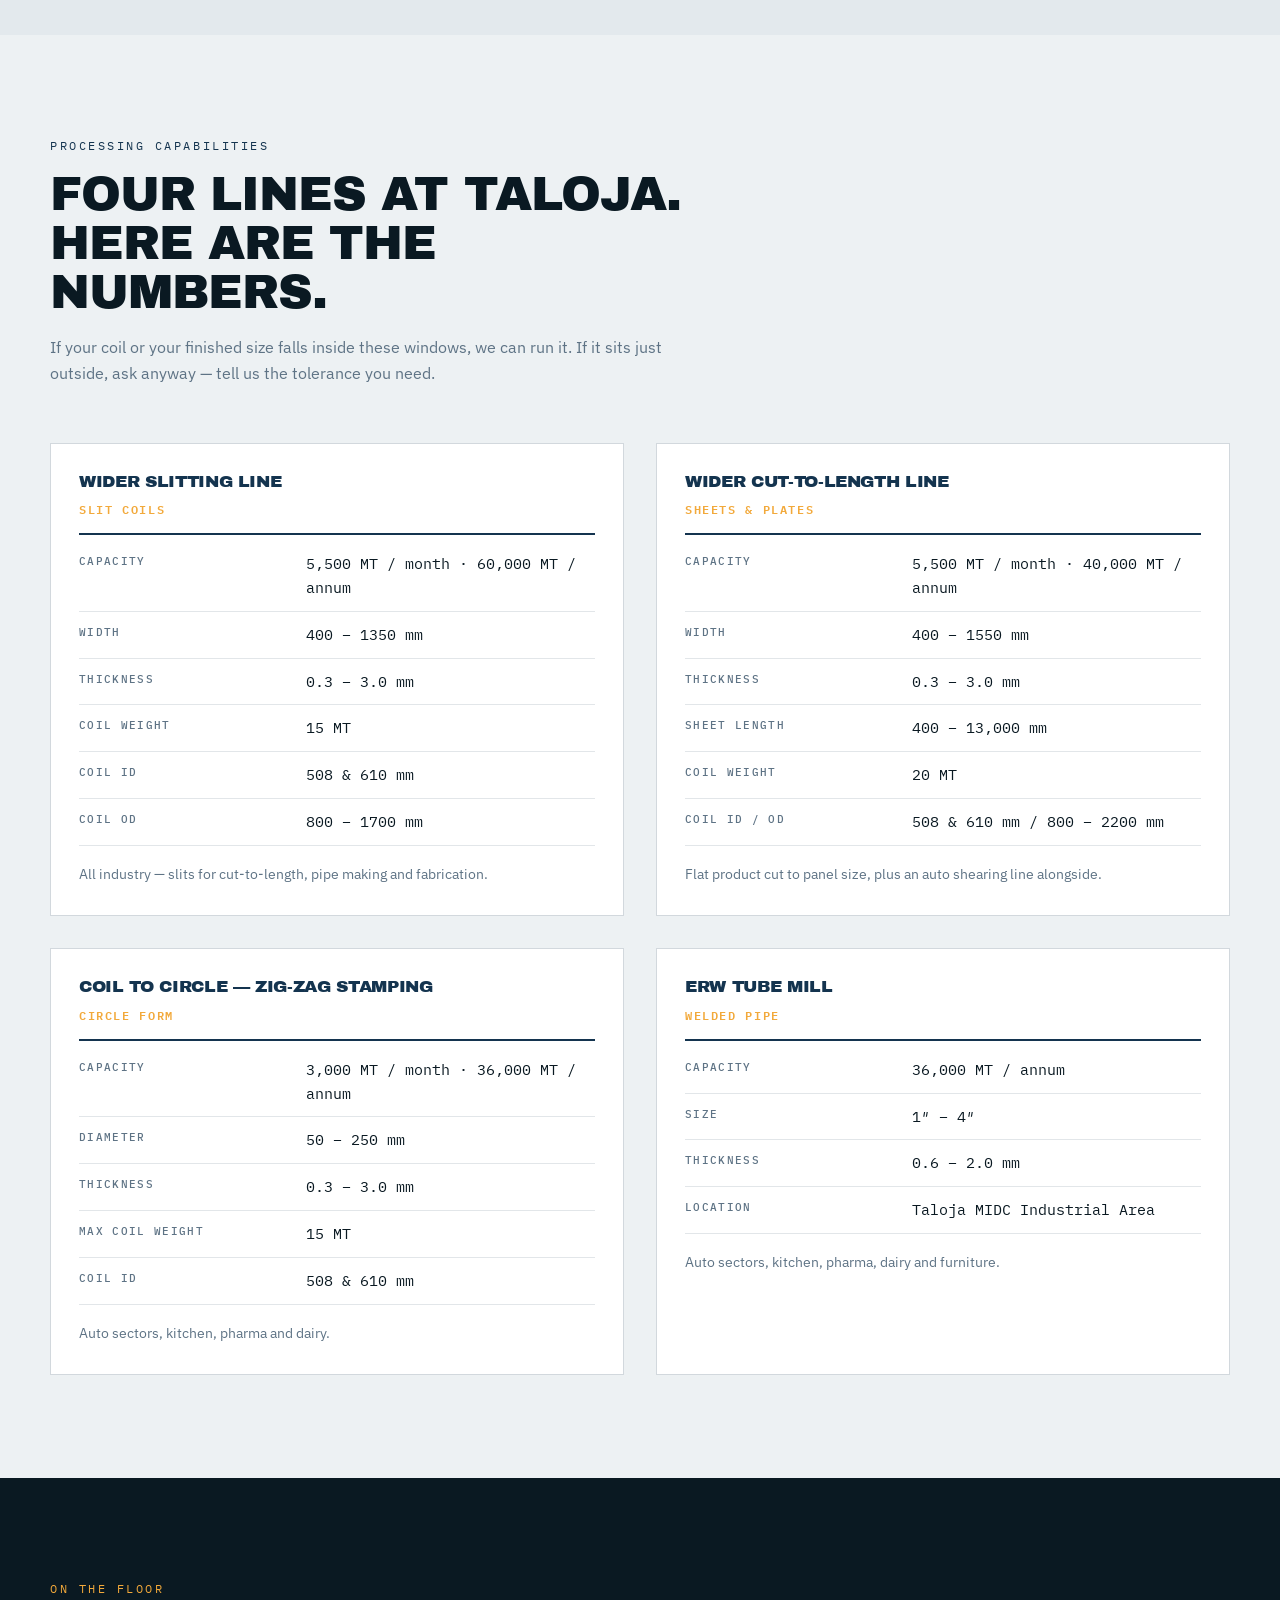
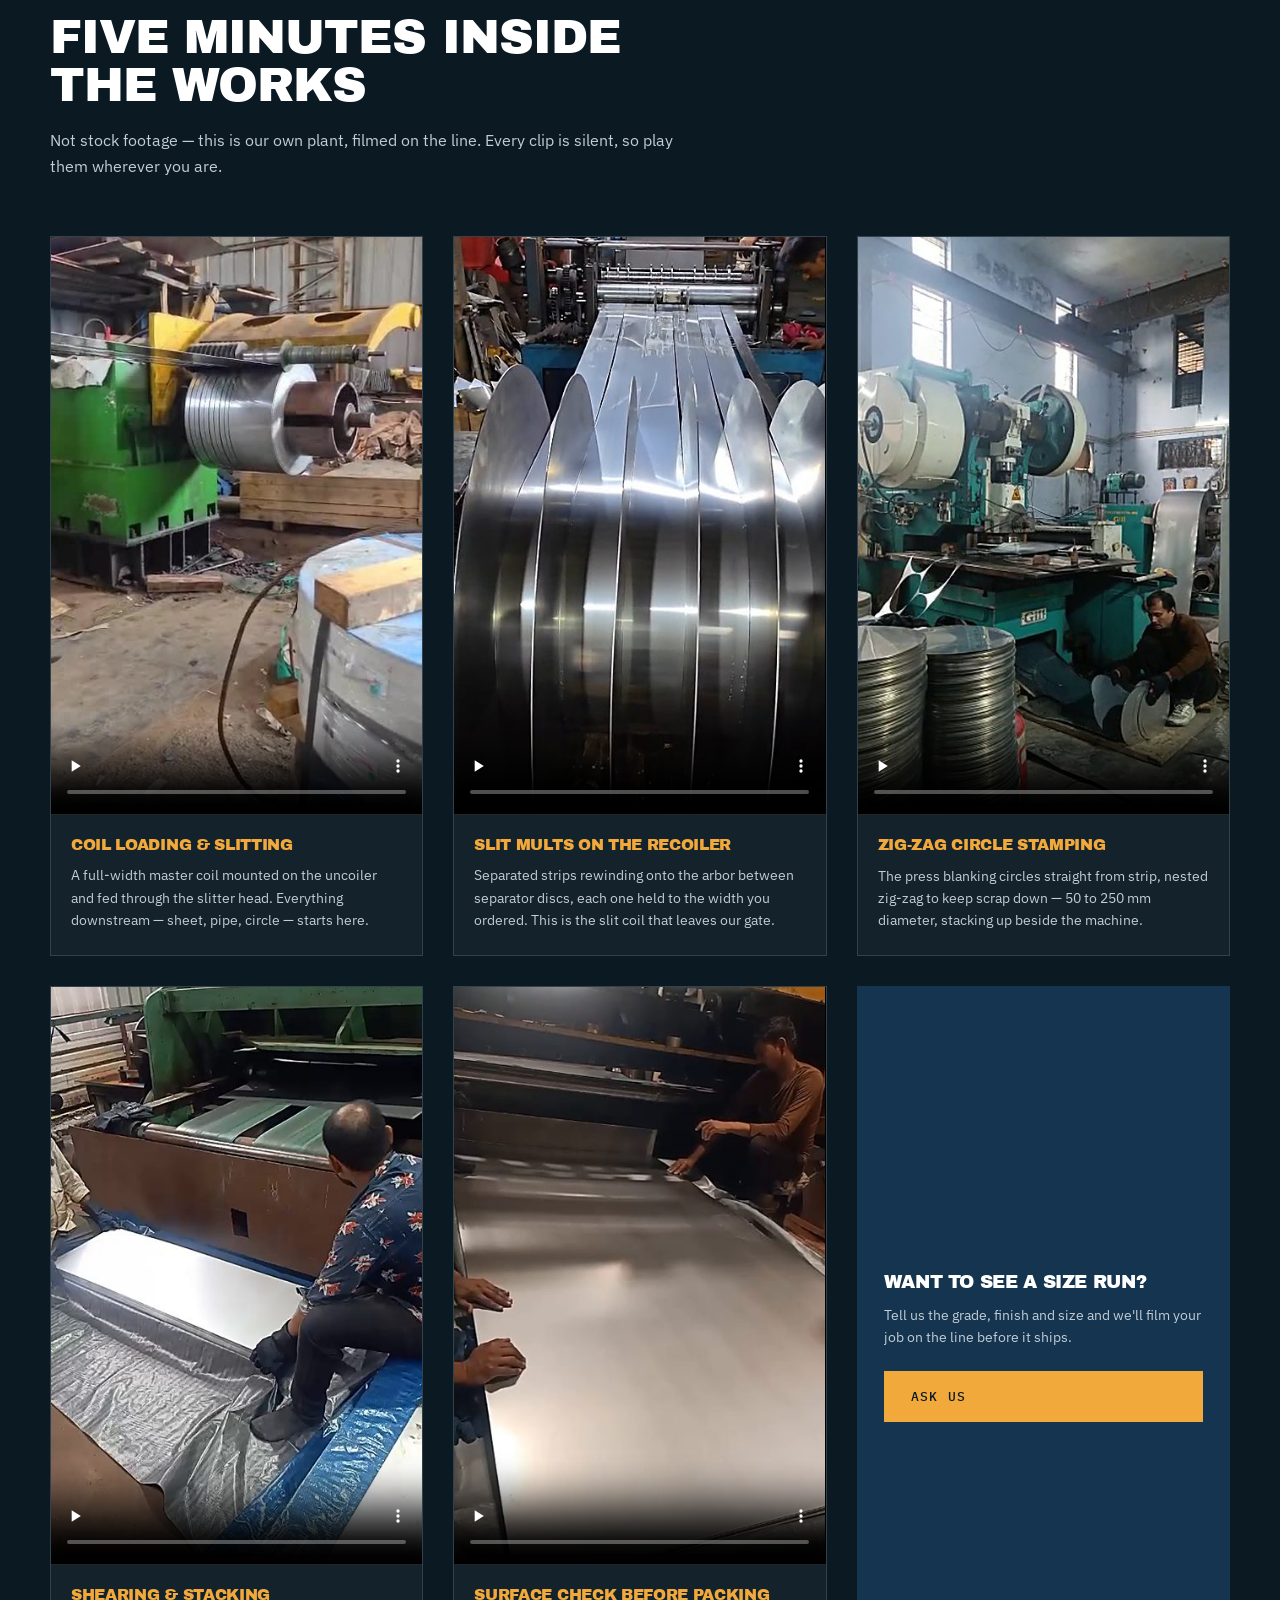
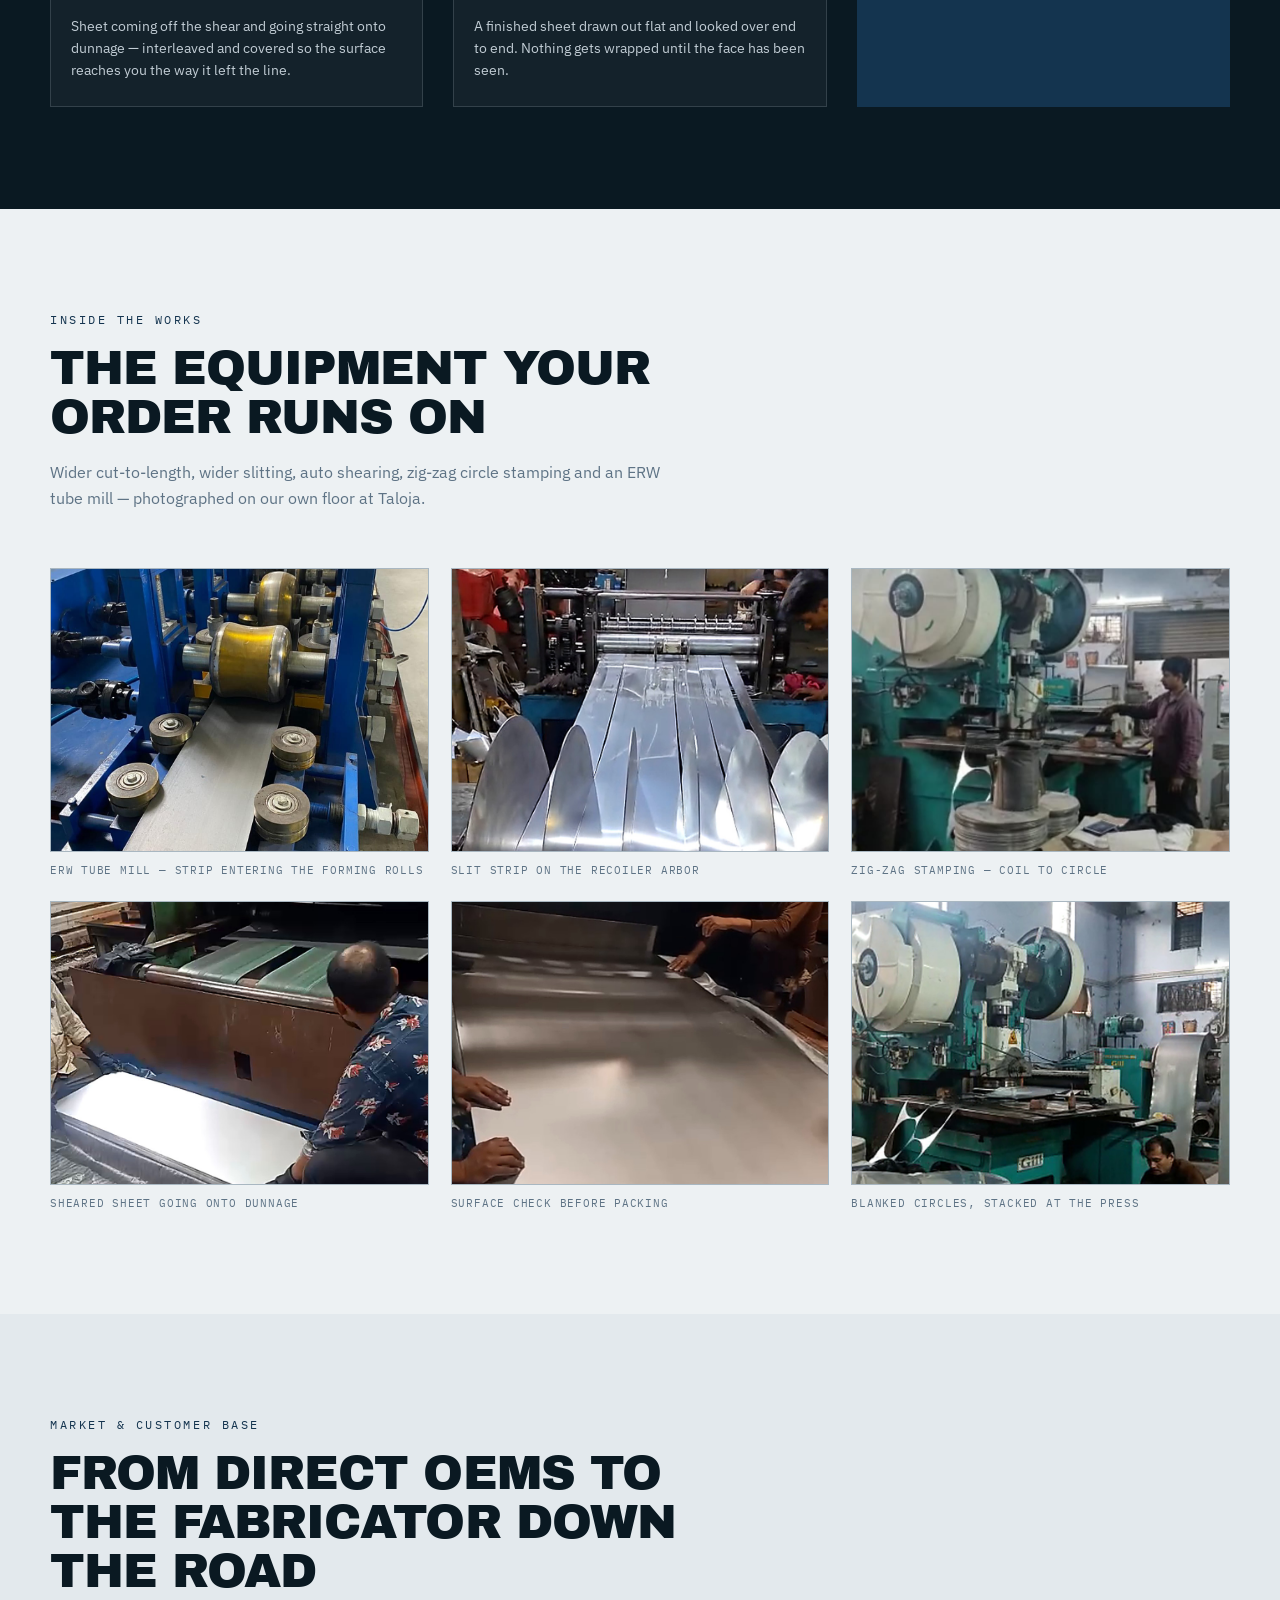
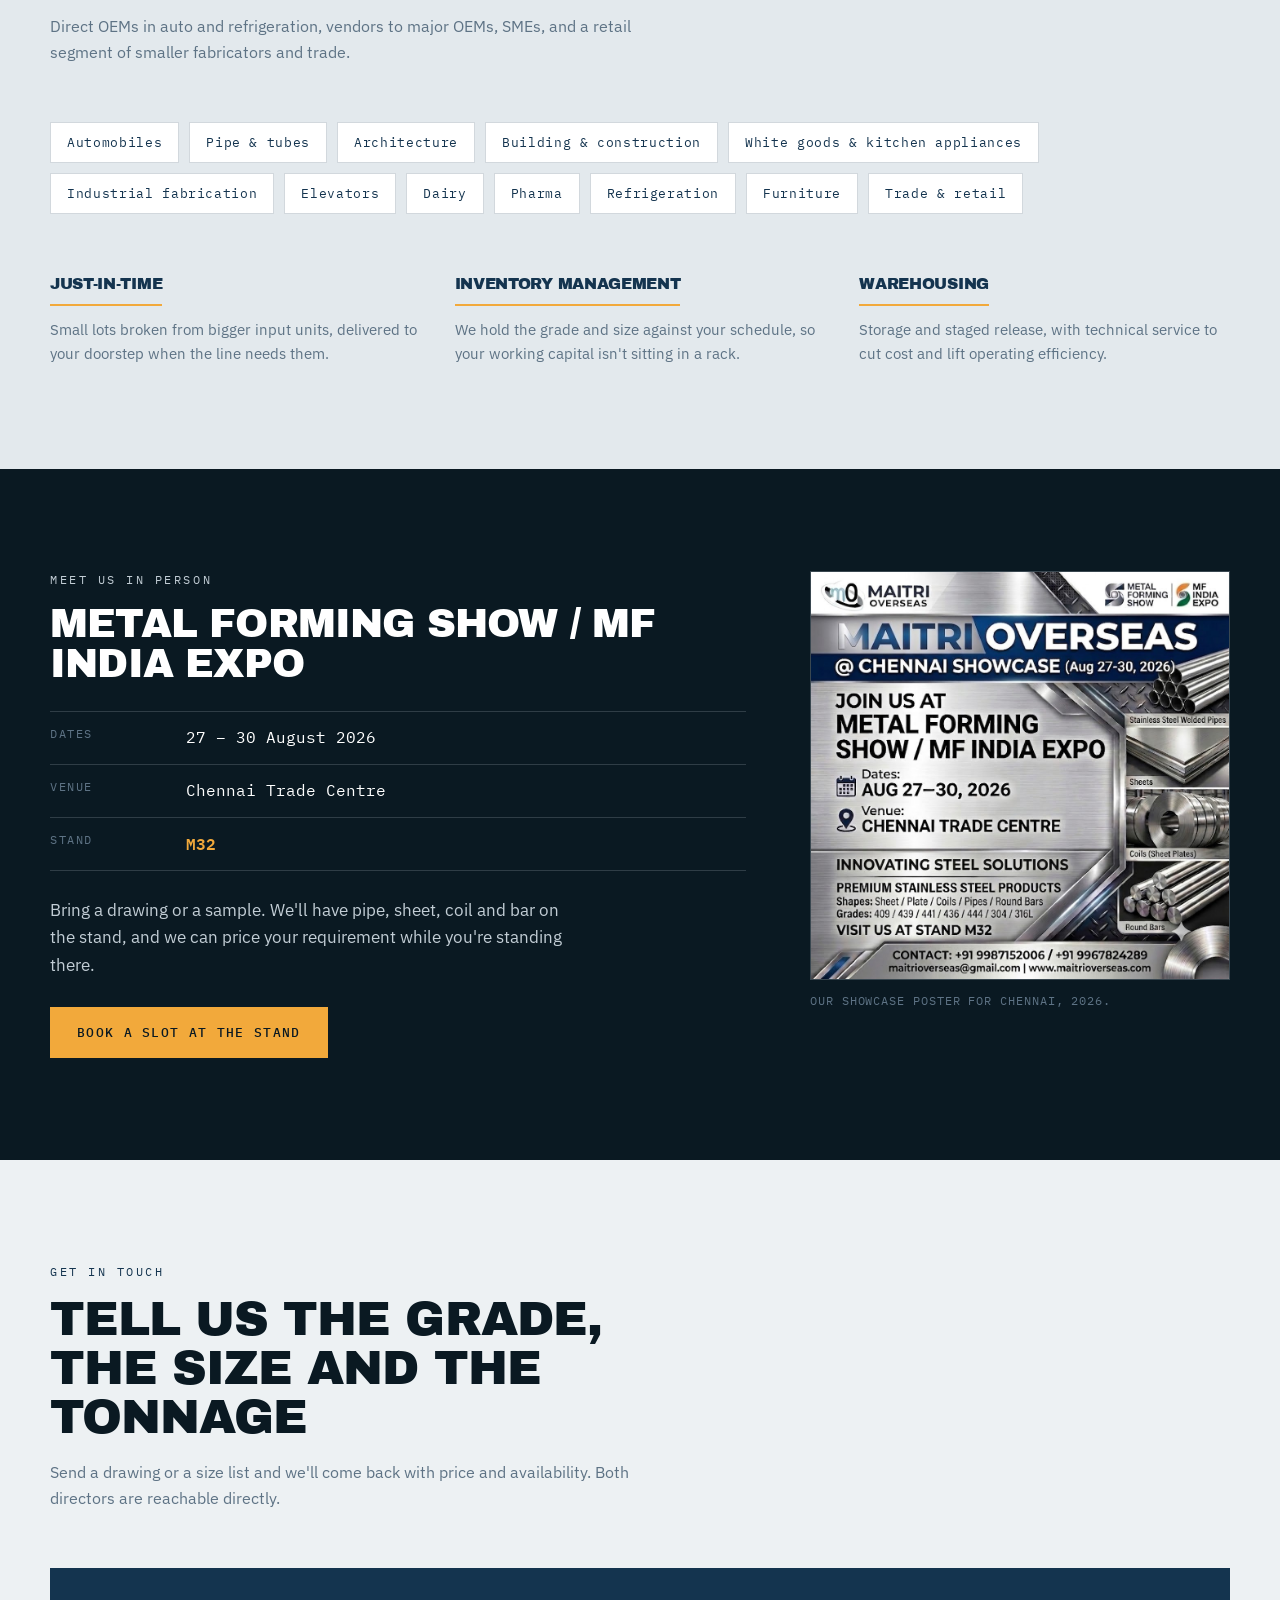
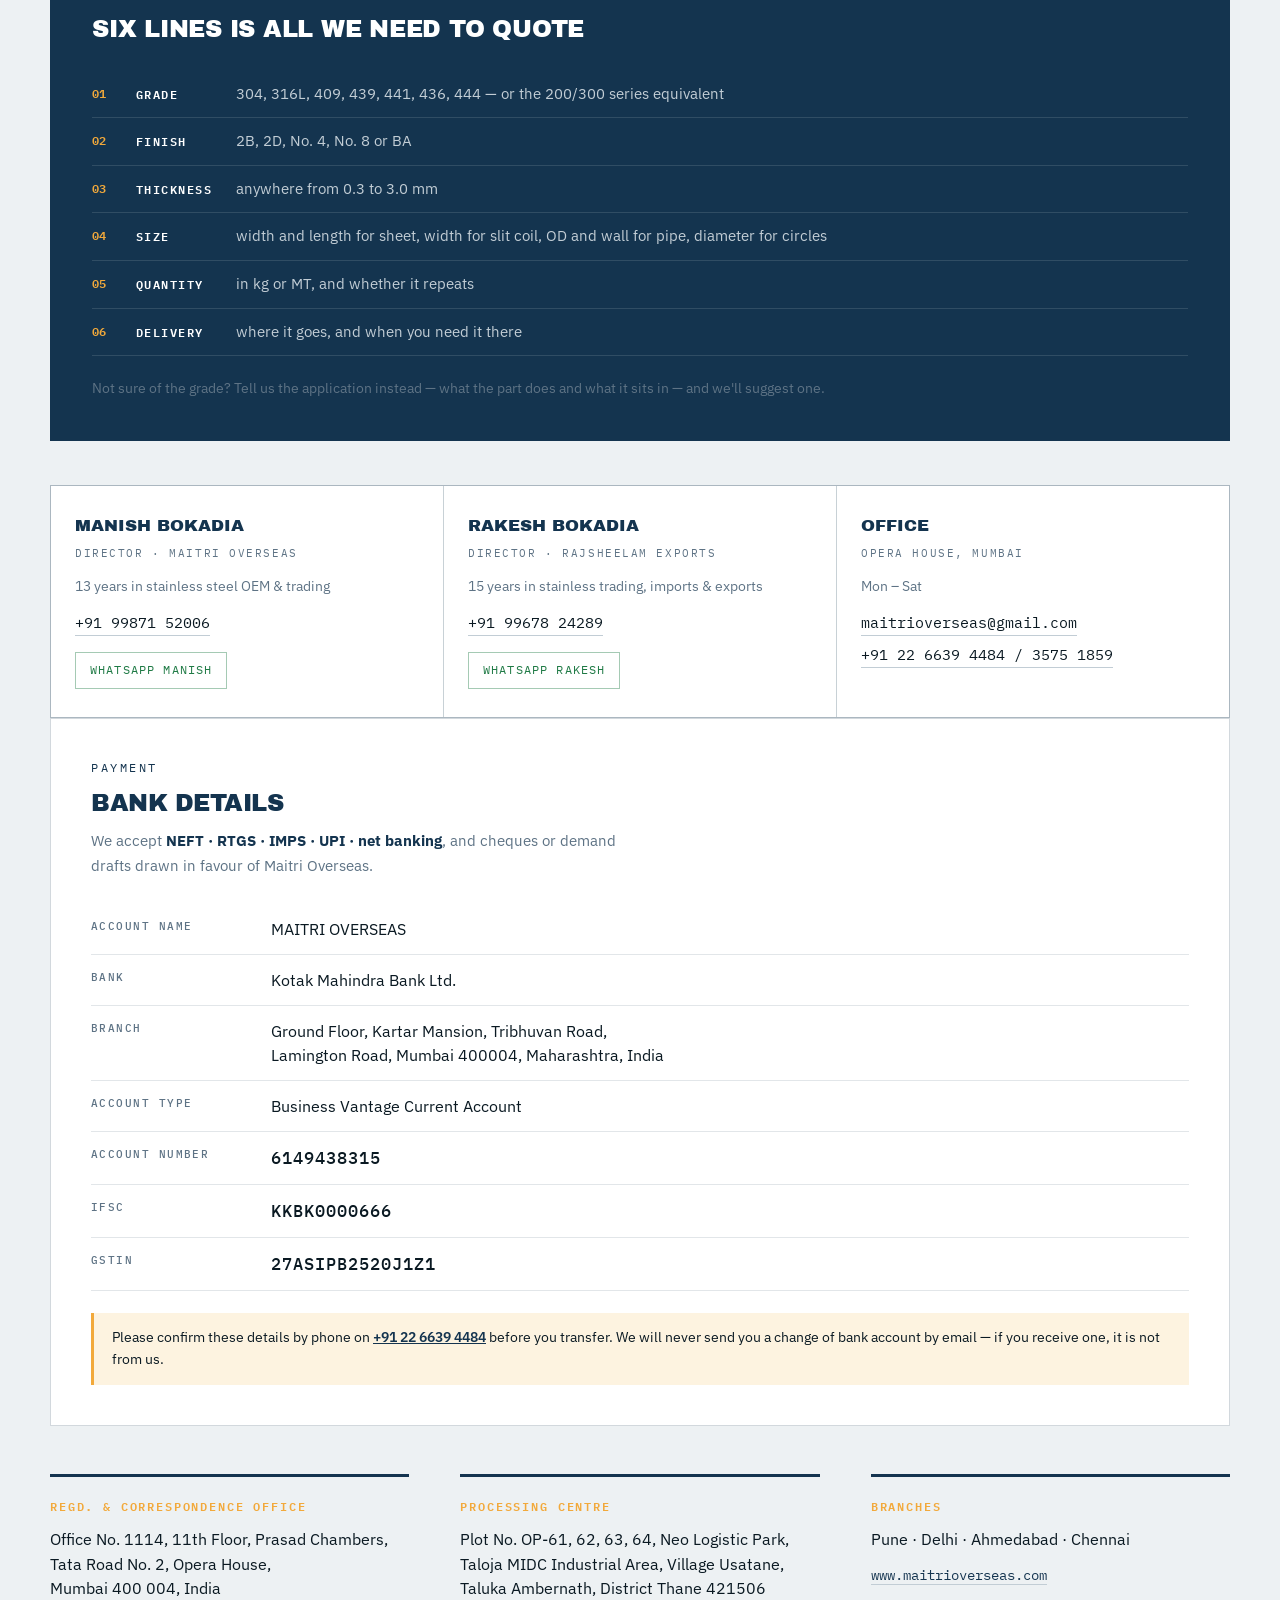
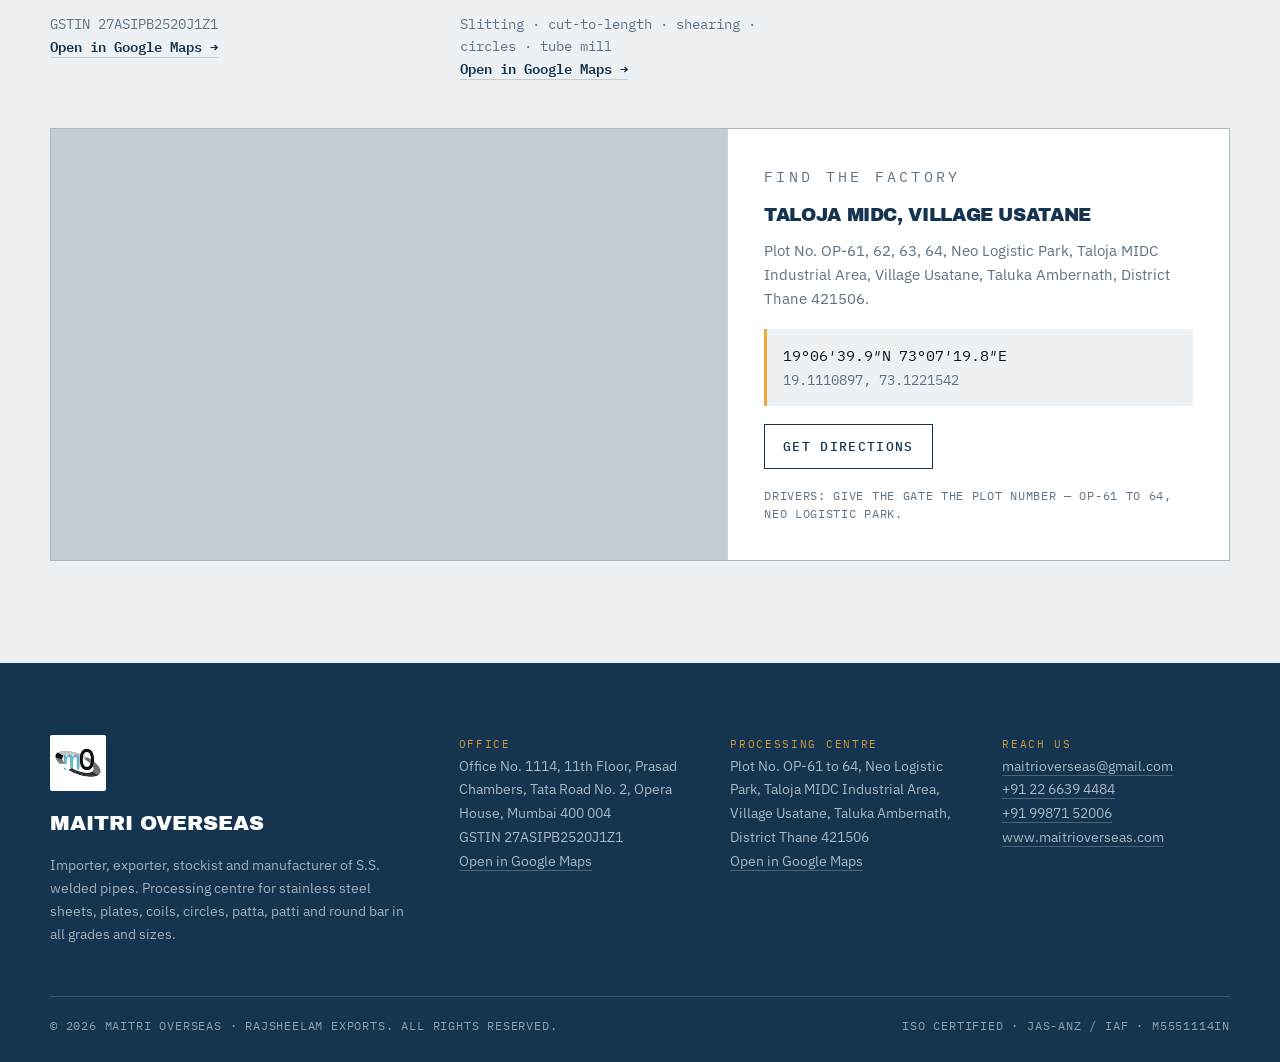
==== commit a17548f2: "Set homepage_5" ====
--- a/index.html
+++ b/index.html
@@ -603,6 +603,7 @@
           Taloja MIDC Industrial Area, Village Usatane,<br>
           Taluka Ambernath, District Thane 421506</p>
         <p class="plant__line">Slitting · cut-to-length · shearing · circles · tube mill</p>
+        <p class="plant__line"><a class="maplink" href="https://www.google.com/maps/search/?api=1&amp;query=19.1110897%2C73.1221542" target="_blank" rel="noopener">Open in Google Maps →</a></p>
       </div>
       <div class="plant">
         <p class="plant__tag">Branches</p>
@@ -610,6 +611,27 @@
         <p class="plant__line"><a href="https://www.maitrioverseas.com">www.maitrioverseas.com</a></p>
       </div>
     </div>
+
+    <div class="factorymap">
+      <div class="factorymap__frame">
+        <iframe
+          src="https://www.google.com/maps?q=19.1110897,73.1221542(Maitri+Overseas+%E2%80%94+Factory)&amp;hl=en&amp;z=16&amp;output=embed"
+          title="Maitri Overseas processing centre, Taloja MIDC"
+          loading="lazy" referrerpolicy="no-referrer-when-downgrade"
+          allowfullscreen></iframe>
+      </div>
+      <div class="factorymap__side">
+        <p class="eyebrow eyebrow--dark">Find the factory</p>
+        <h3>Taloja MIDC, Village Usatane</h3>
+        <p>Plot No. OP-61, 62, 63, 64, Neo Logistic Park, Taloja MIDC Industrial Area,
+          Village Usatane, Taluka Ambernath, District Thane 421506.</p>
+        <p class="factorymap__coords">19°06&prime;39.9&Prime;N&ensp;73°07&prime;19.8&Prime;E<br>
+          <span>19.1110897, 73.1221542</span></p>
+        <a class="btn btn--ghost" href="https://www.google.com/maps/dir/?api=1&destination=19.1110897,73.1221542" target="_blank" rel="noopener">Get directions</a>
+        <p class="factorymap__note">Drivers: give the gate the plot number — OP-61 to 64, Neo Logistic Park.</p>
+      </div>
+    </div>
+
   </div>
 </section>
 
@@ -633,7 +655,8 @@
     </div>
     <div class="foot__col">
       <p class="foot__h">Processing centre</p>
-      <p>Plot No. OP-61 to 64, Neo Logistic Park, Taloja MIDC Industrial Area, Village Usatane, Taluka Ambernath, District Thane 421506</p>
+      <p>Plot No. OP-61 to 64, Neo Logistic Park, Taloja MIDC Industrial Area, Village Usatane, Taluka Ambernath, District Thane 421506<br>
+         <a href="https://www.google.com/maps/search/?api=1&amp;query=19.1110897%2C73.1221542" target="_blank" rel="noopener">Open in Google Maps</a></p>
     </div>
     <div class="foot__col">
       <p class="foot__h">Reach us</p>
--- a/style.css
+++ b/style.css
@@ -596,3 +596,34 @@
   .bank__table th{ width:auto; display:block; padding-bottom:2px; border-bottom:0; }
   .bank__table td{ display:block; padding-top:0; }
 }
+
+/* ── Factory map ──────────────────────────────────────────── */
+.factorymap{
+  display:grid; grid-template-columns:1.35fr 1fr; gap:1px;
+  background:rgba(94,115,133,.26); border:var(--rule);
+  margin-top:clamp(30px,4vw,48px);
+}
+.factorymap__frame{ background:var(--mill); min-height:340px; position:relative; }
+.factorymap__frame iframe{
+  width:100%; height:100%; min-height:340px; border:0; display:block;
+  filter:grayscale(18%) contrast(1.03);
+}
+.factorymap__side{ background:var(--white); padding:clamp(26px,3vw,36px); }
+.factorymap__side h3{
+  font-size:1.15rem; text-transform:uppercase; color:var(--navy); margin-bottom:14px;
+}
+.factorymap__side p{ font-size:.93rem; color:var(--steel); margin:0 0 18px; line-height:1.6; }
+.factorymap__coords{
+  font-family:var(--mono) !important; font-size:.95rem !important; color:var(--ink) !important;
+  padding:14px 16px; background:var(--paper); border-left:3px solid var(--spark);
+}
+.factorymap__coords span{ color:var(--steel); font-size:.85rem; }
+.factorymap__note{
+  margin:18px 0 0 !important; font-family:var(--mono); font-size:.72rem !important;
+  letter-spacing:.06em; text-transform:uppercase; line-height:1.6;
+}
+
+@media (max-width: 860px){
+  .factorymap{ grid-template-columns:1fr; }
+  .factorymap__frame, .factorymap__frame iframe{ min-height:280px; }
+}
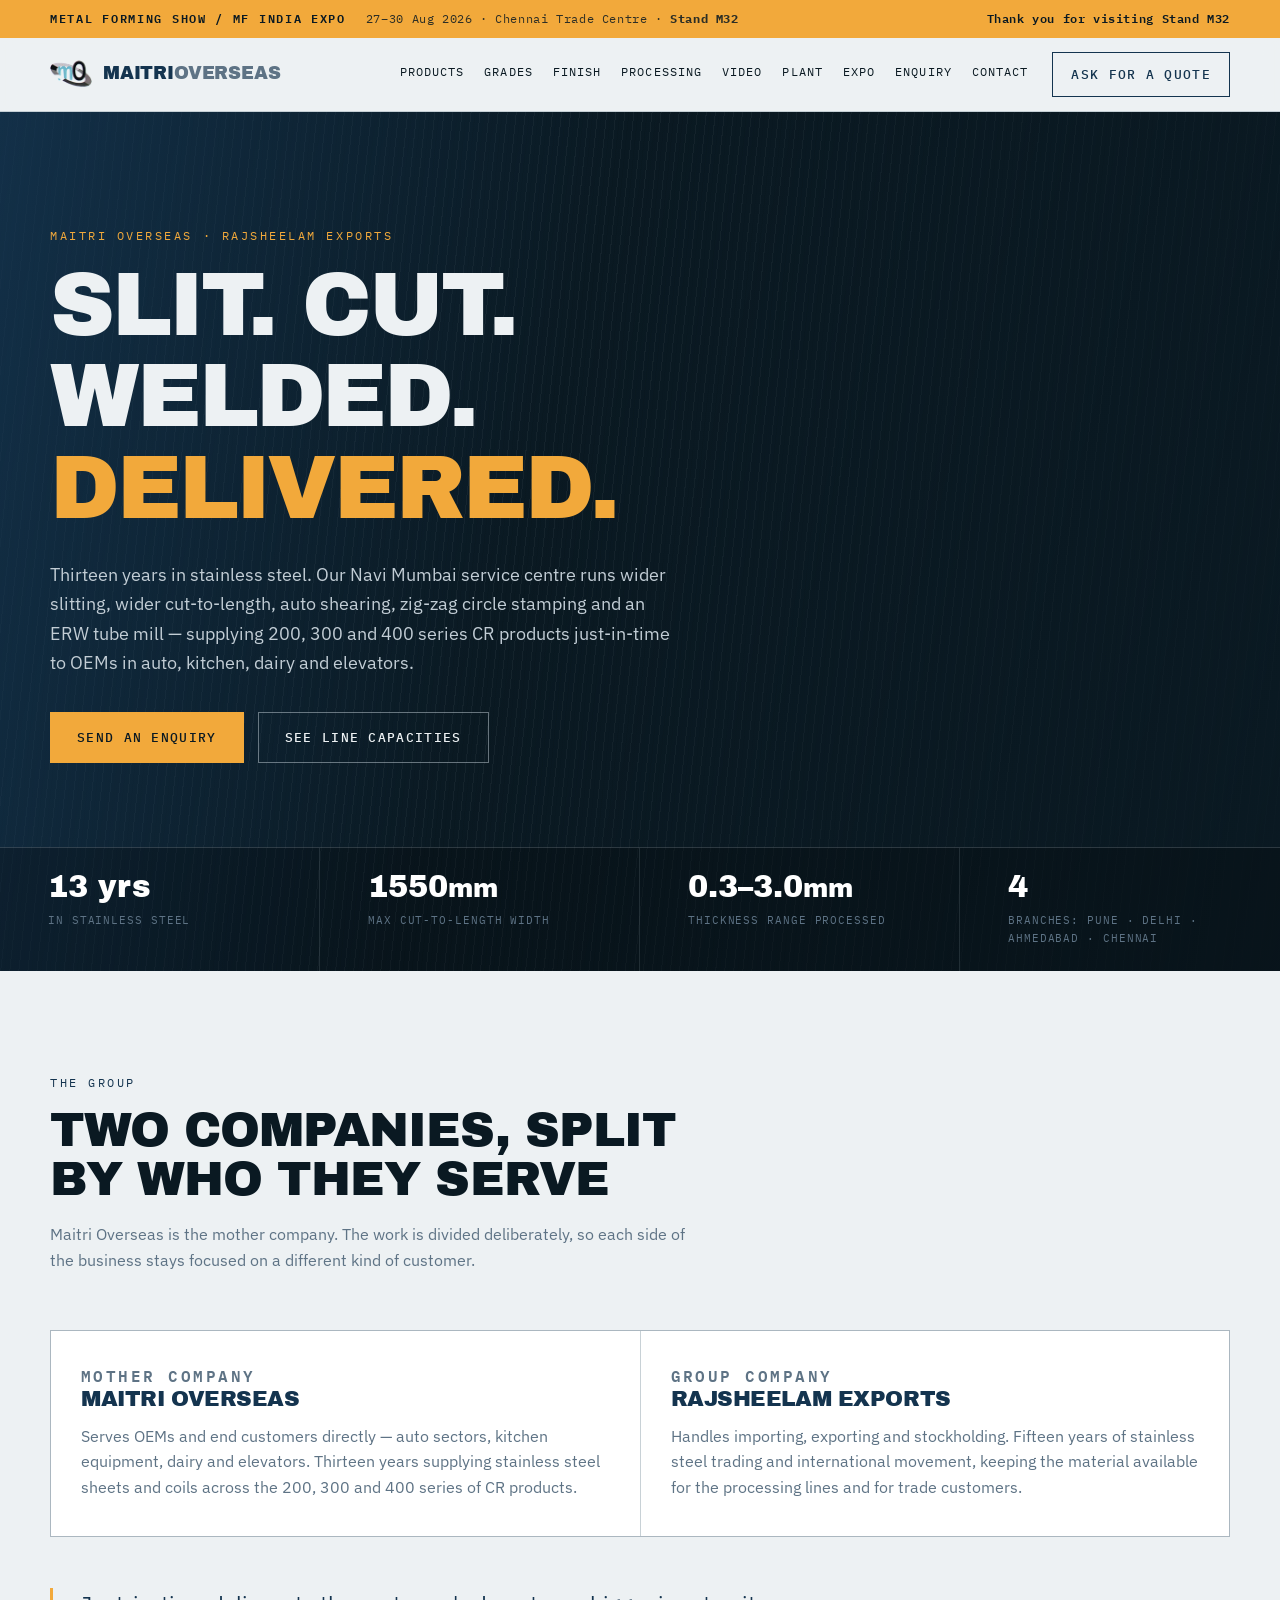
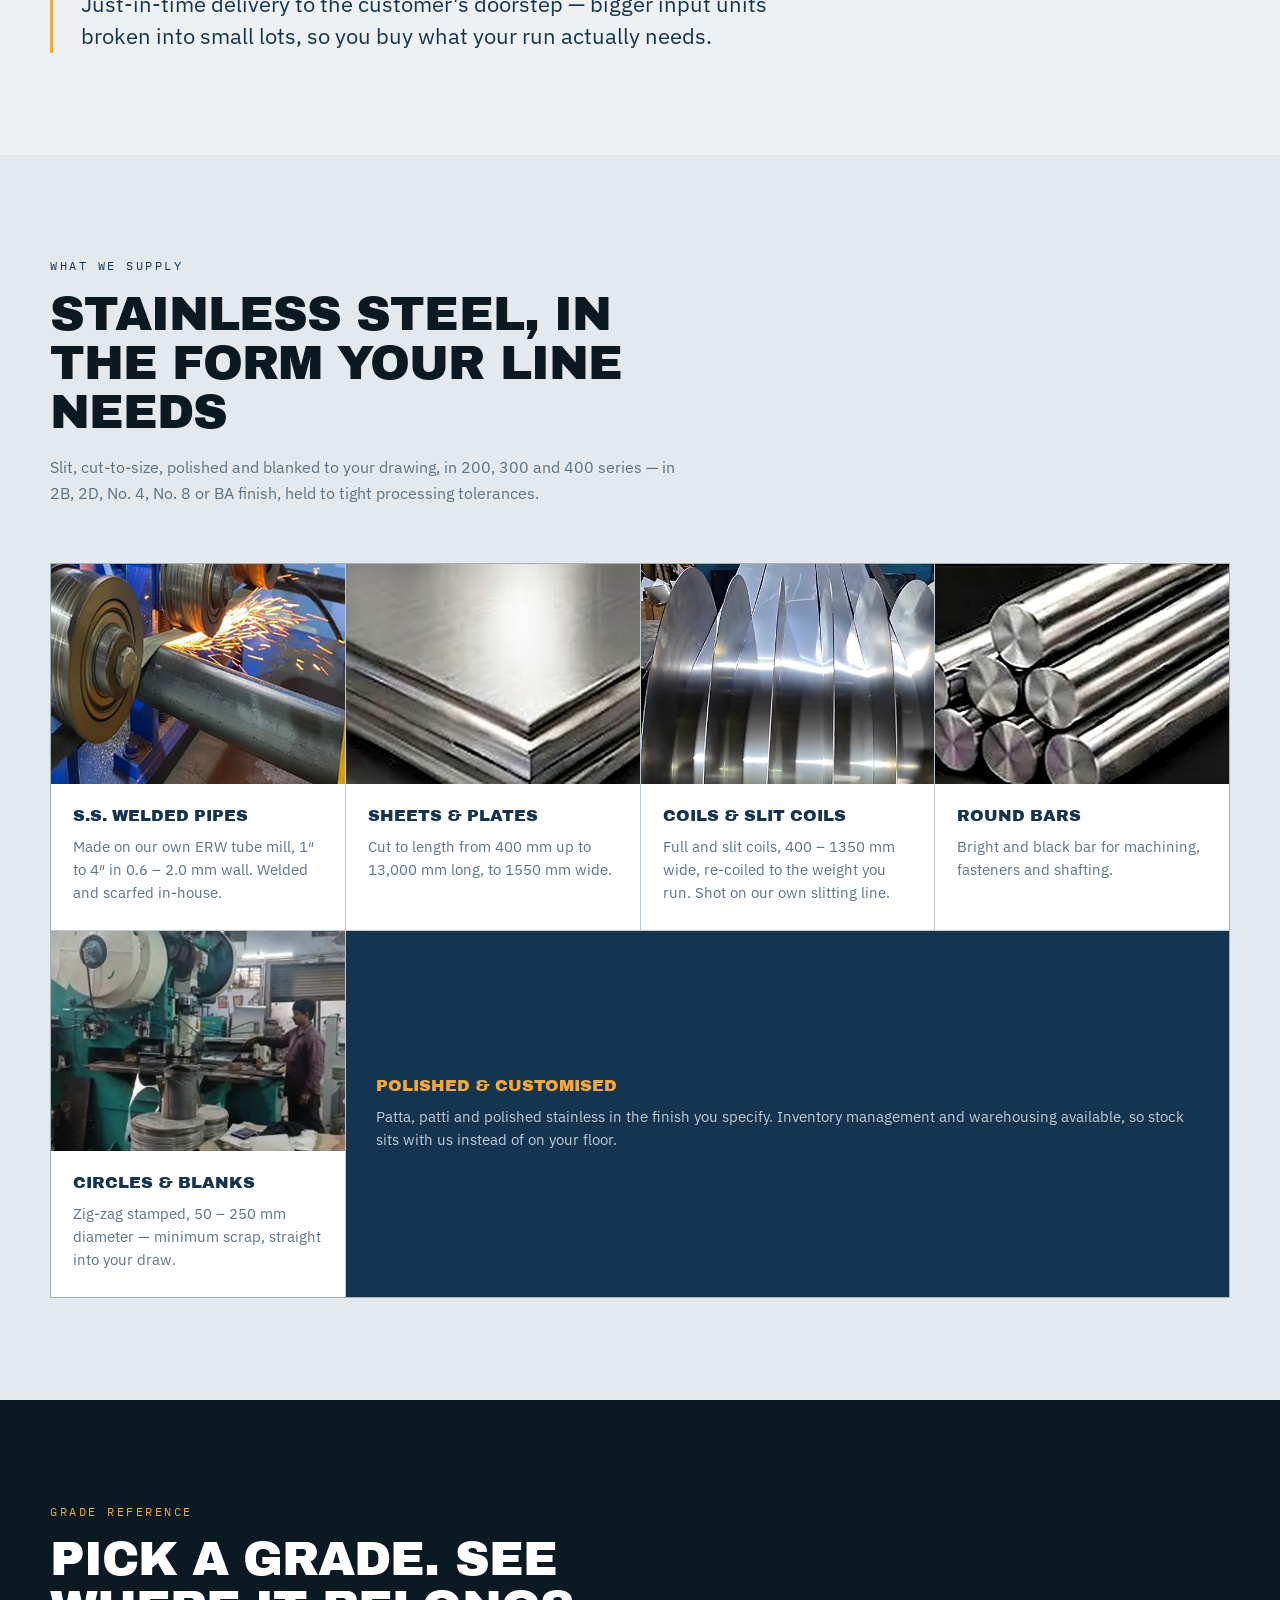
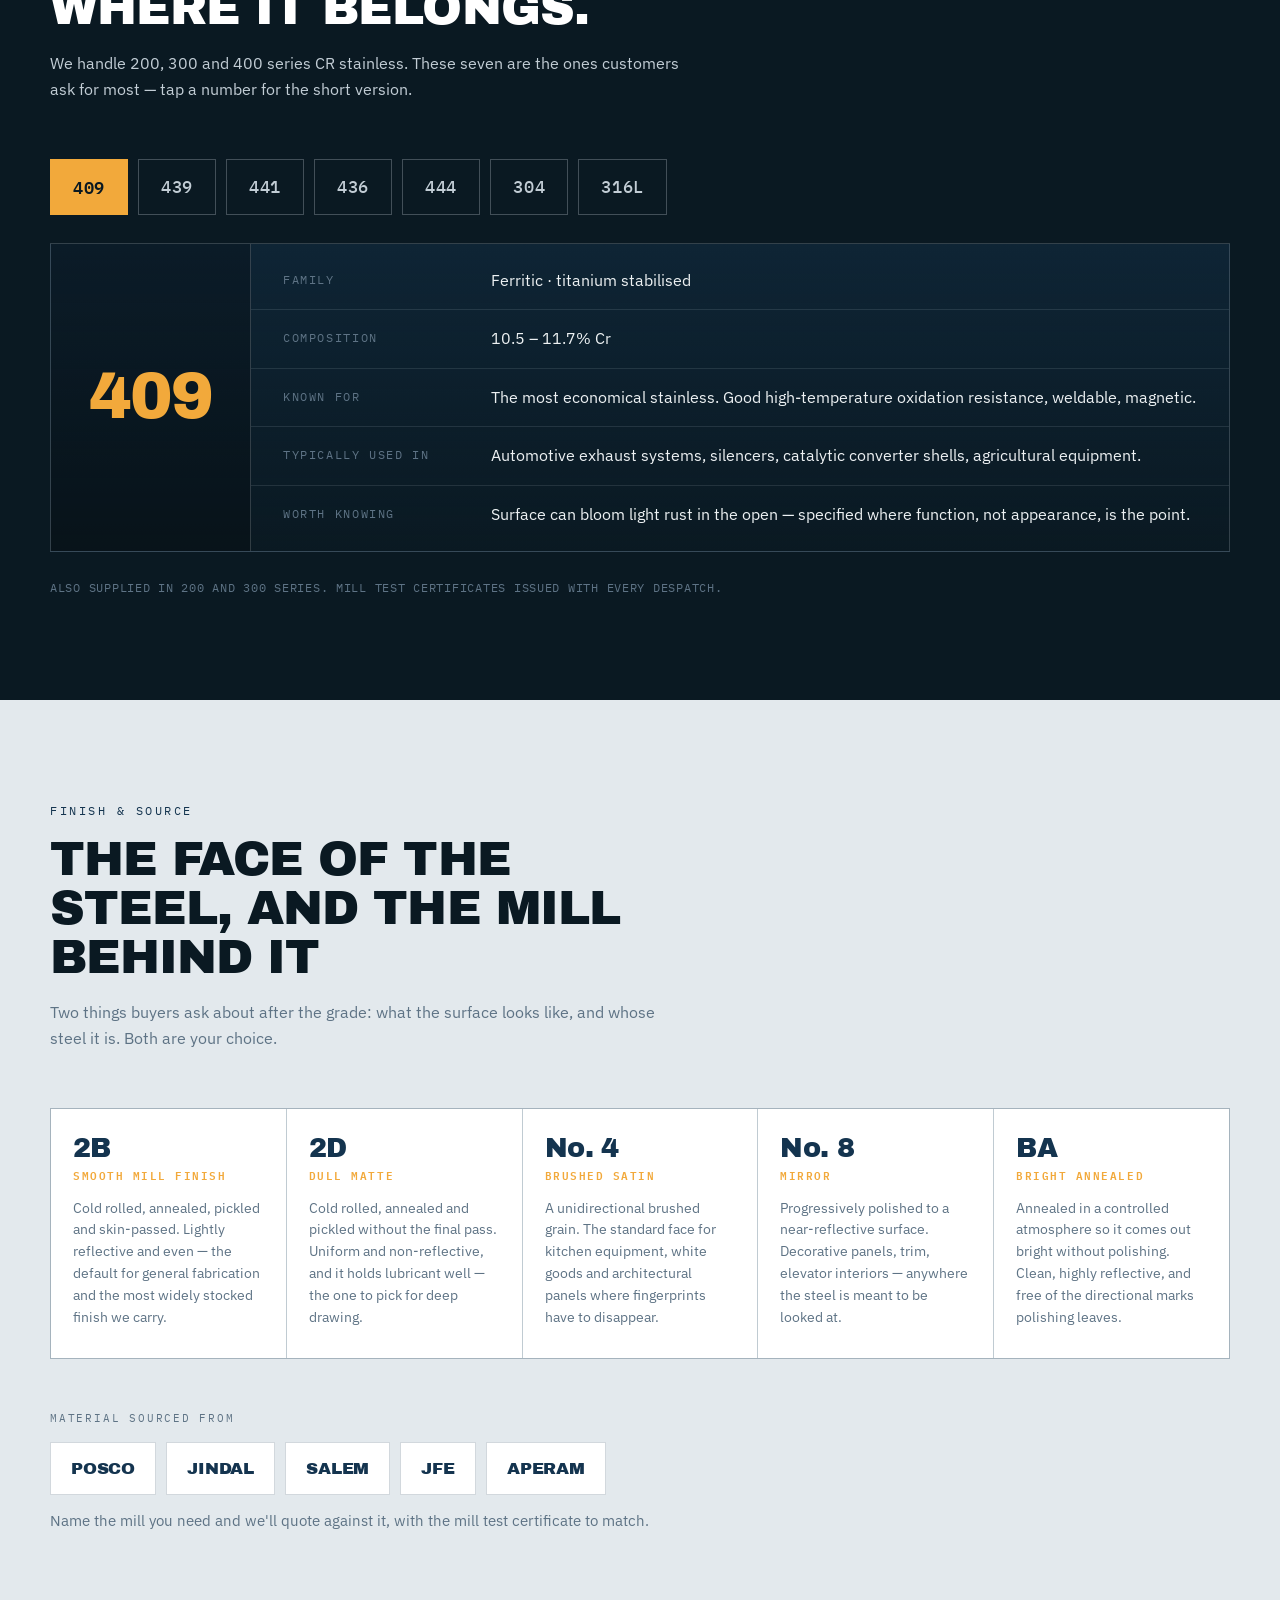
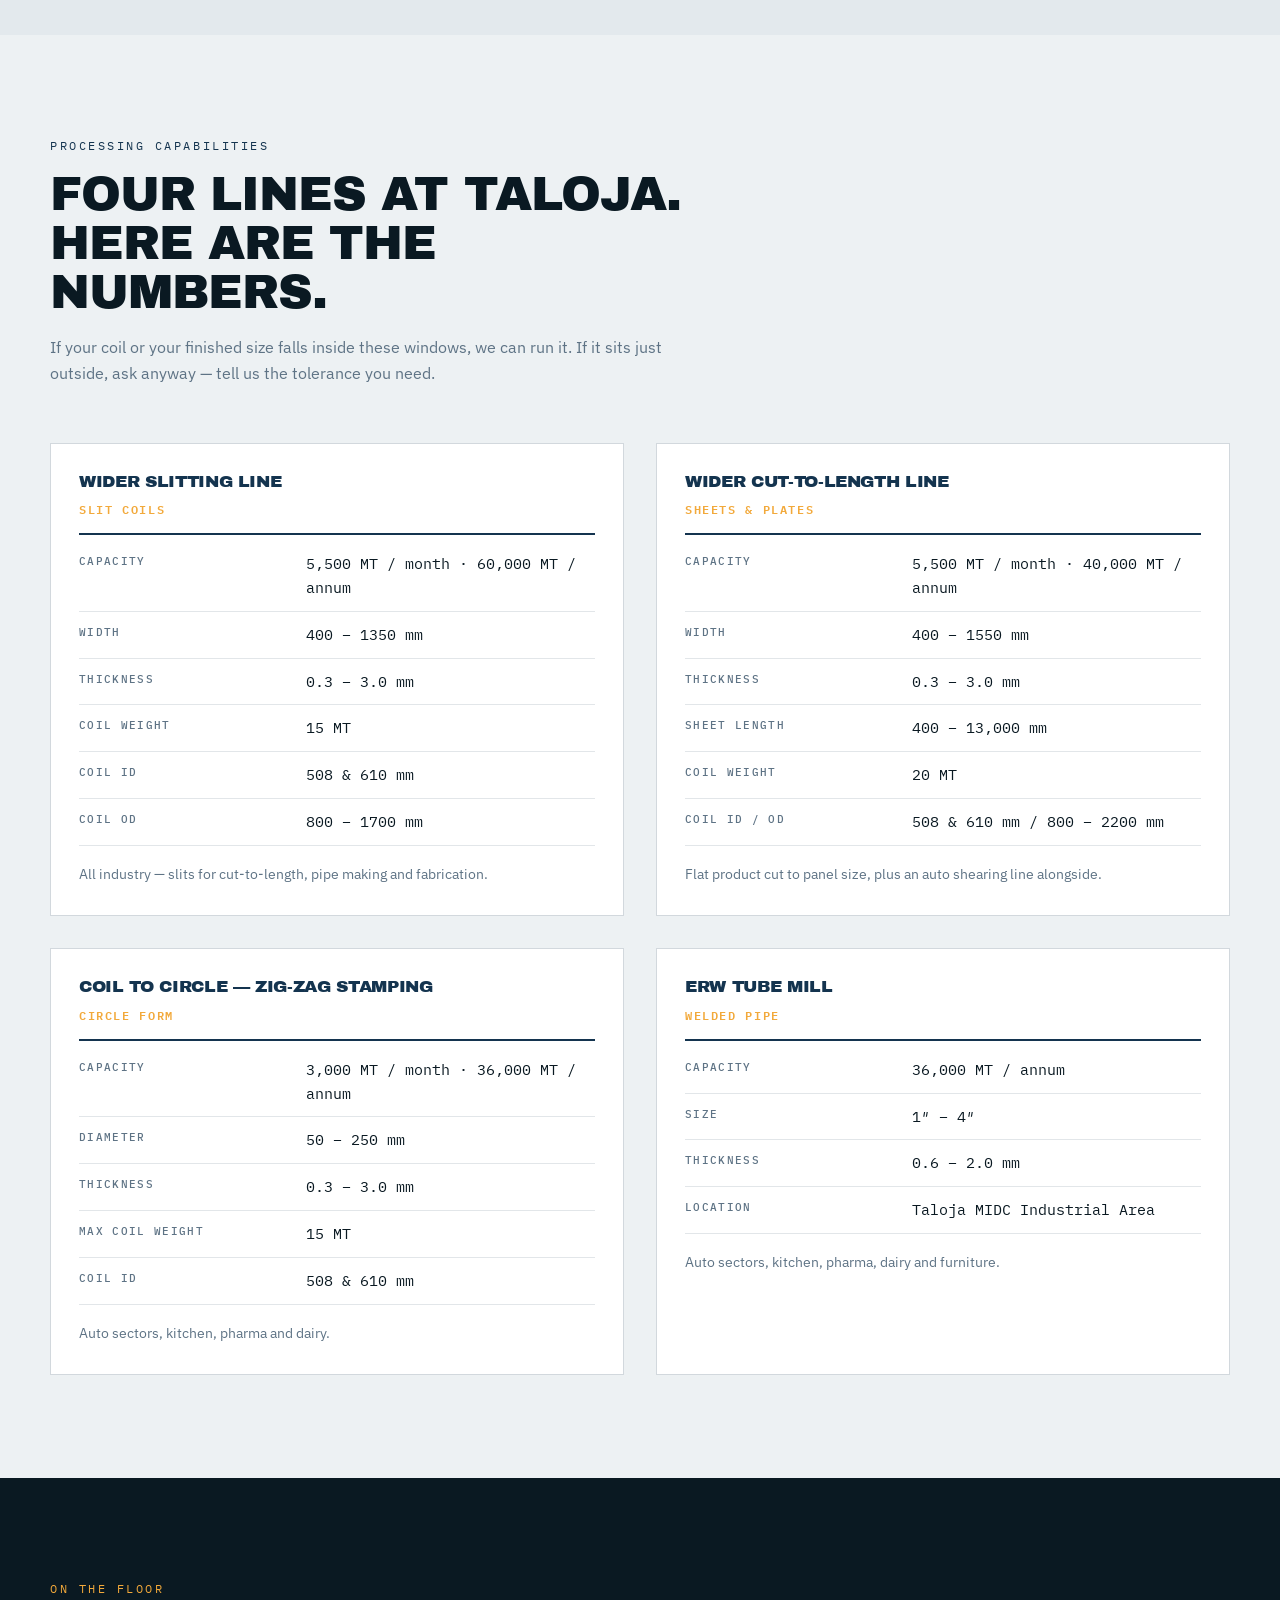
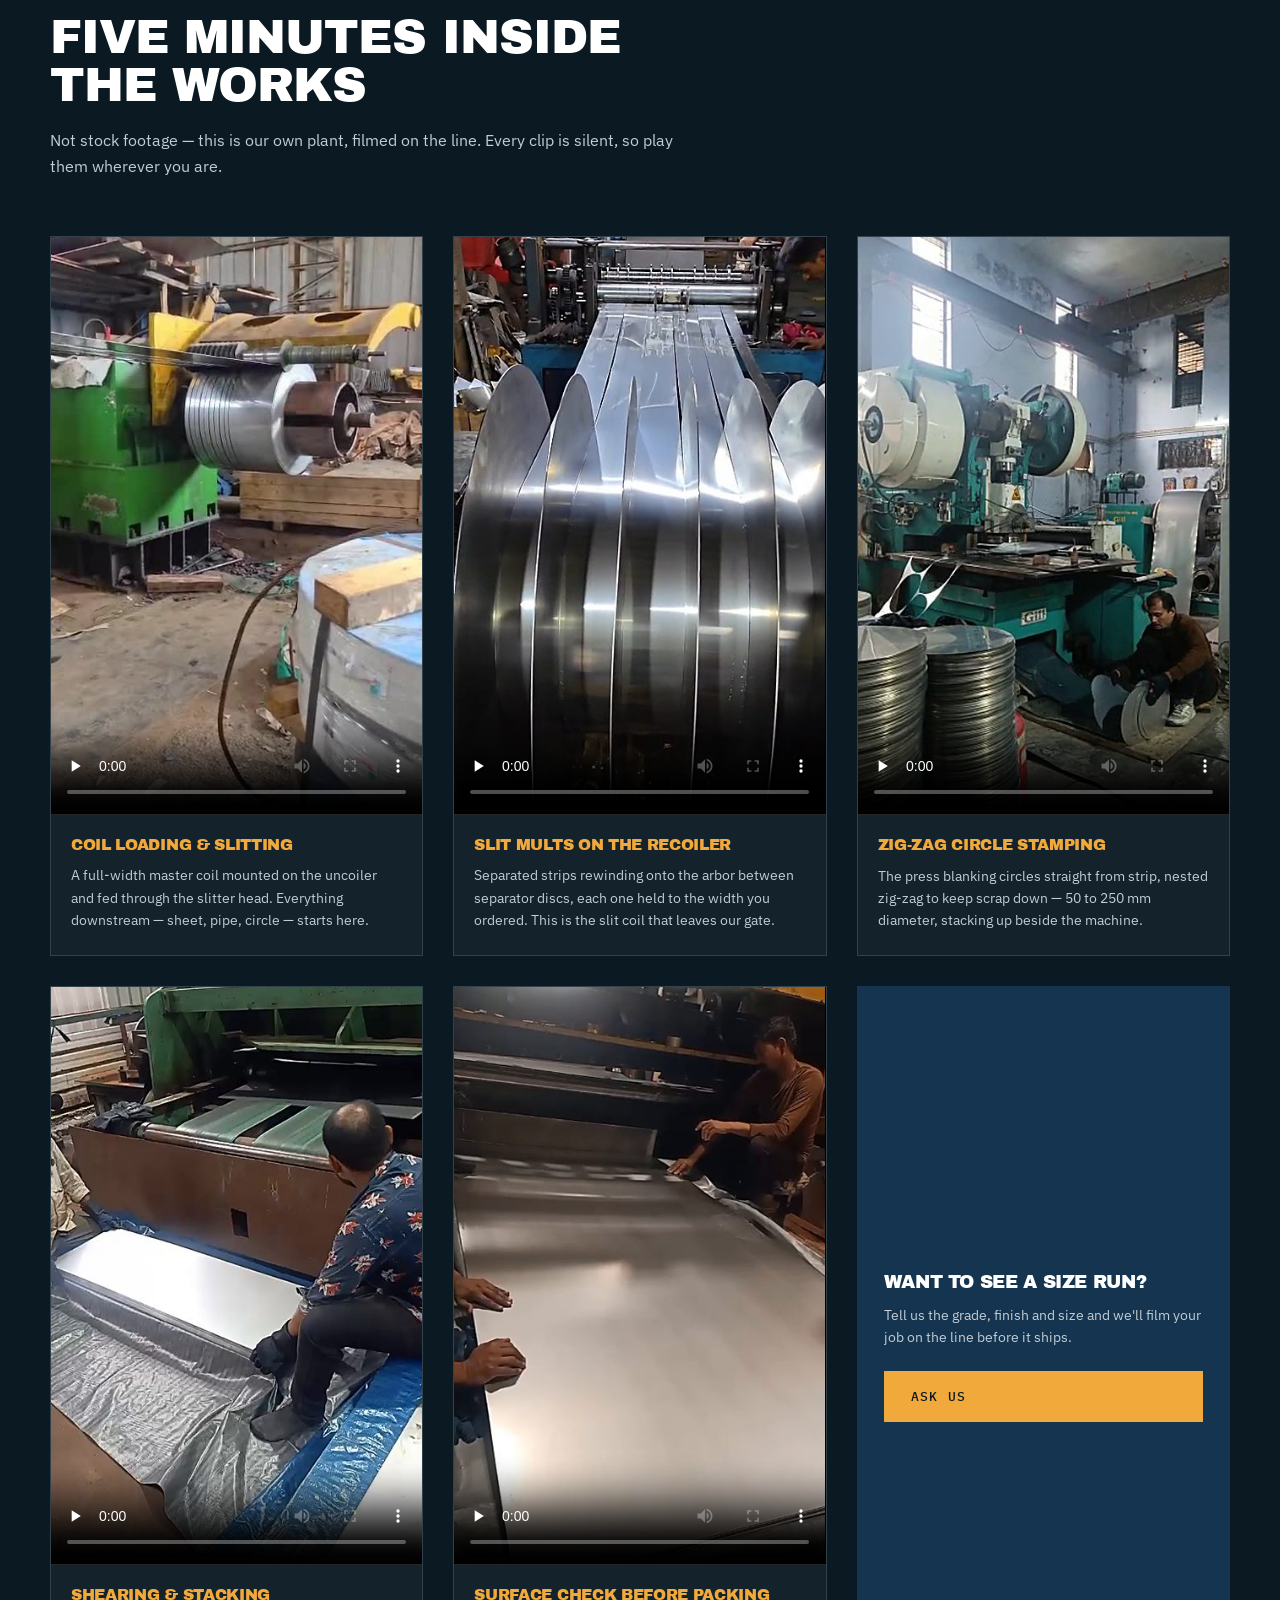
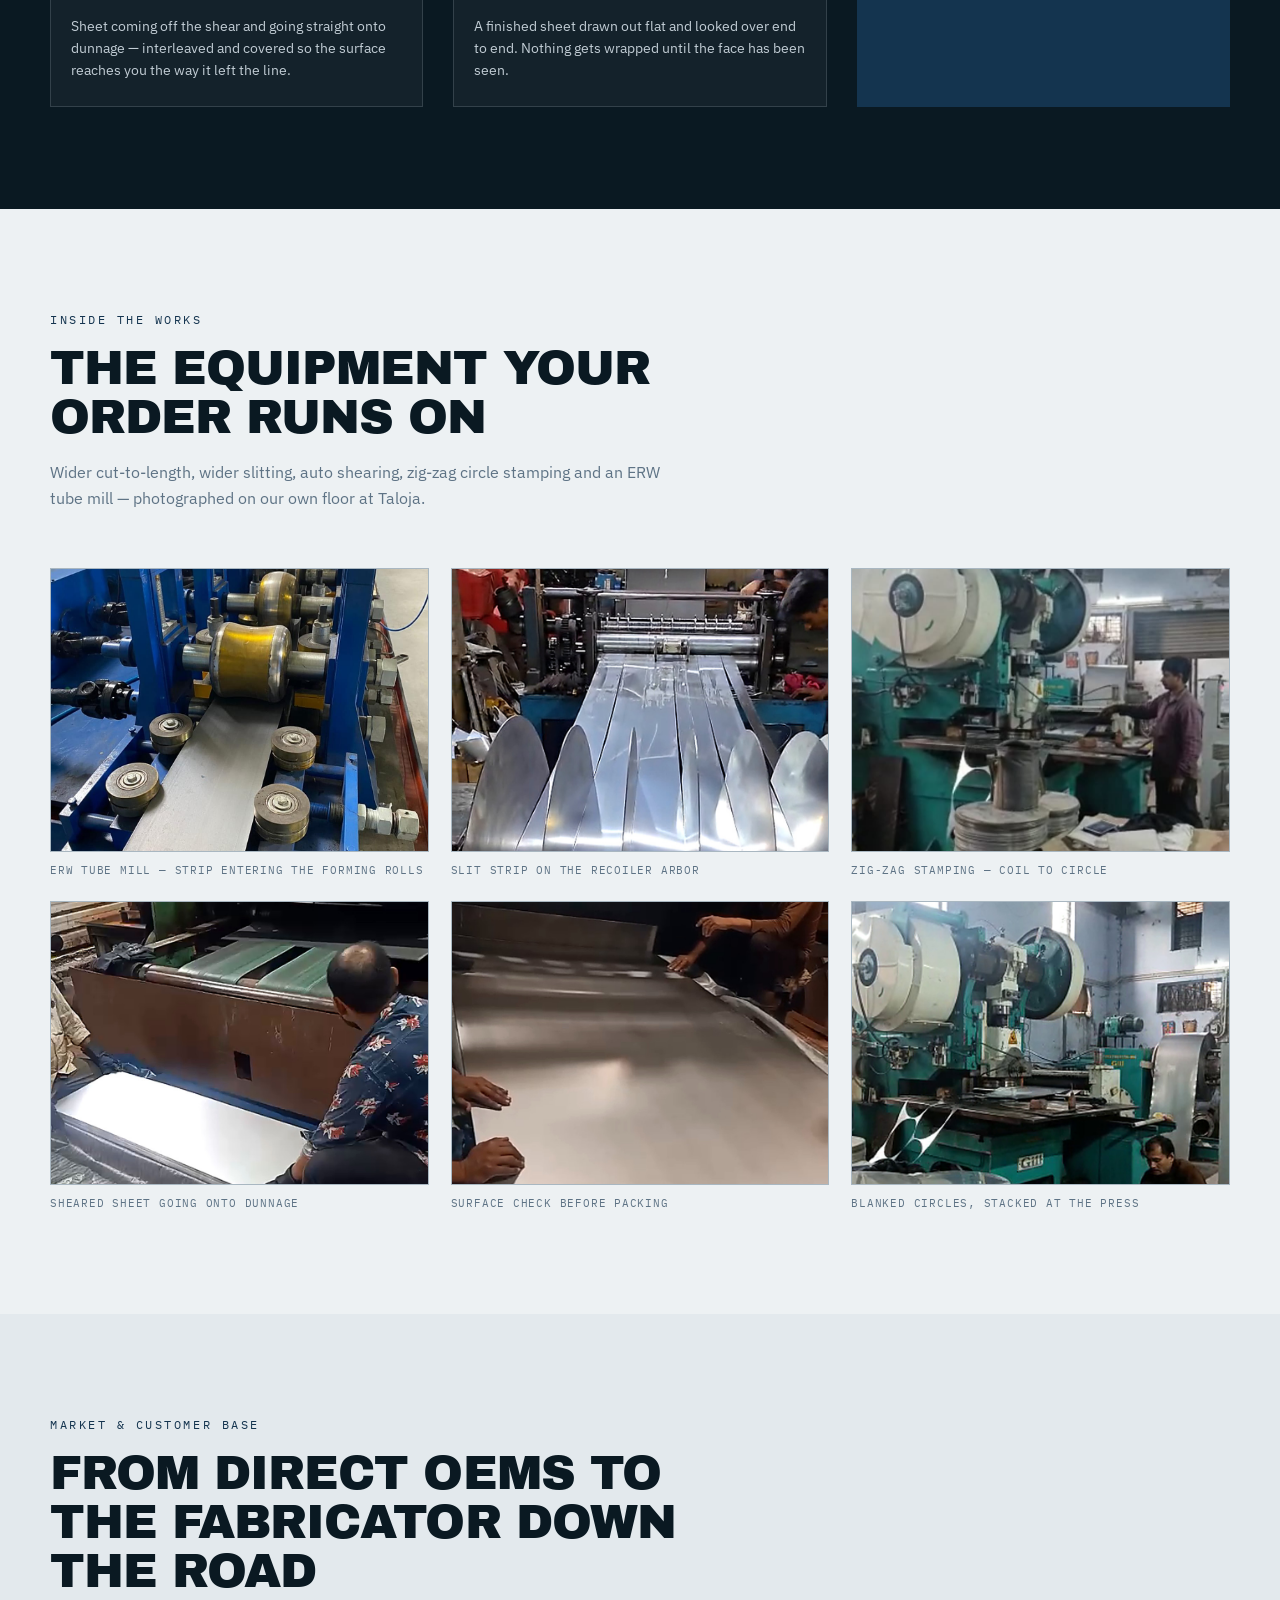
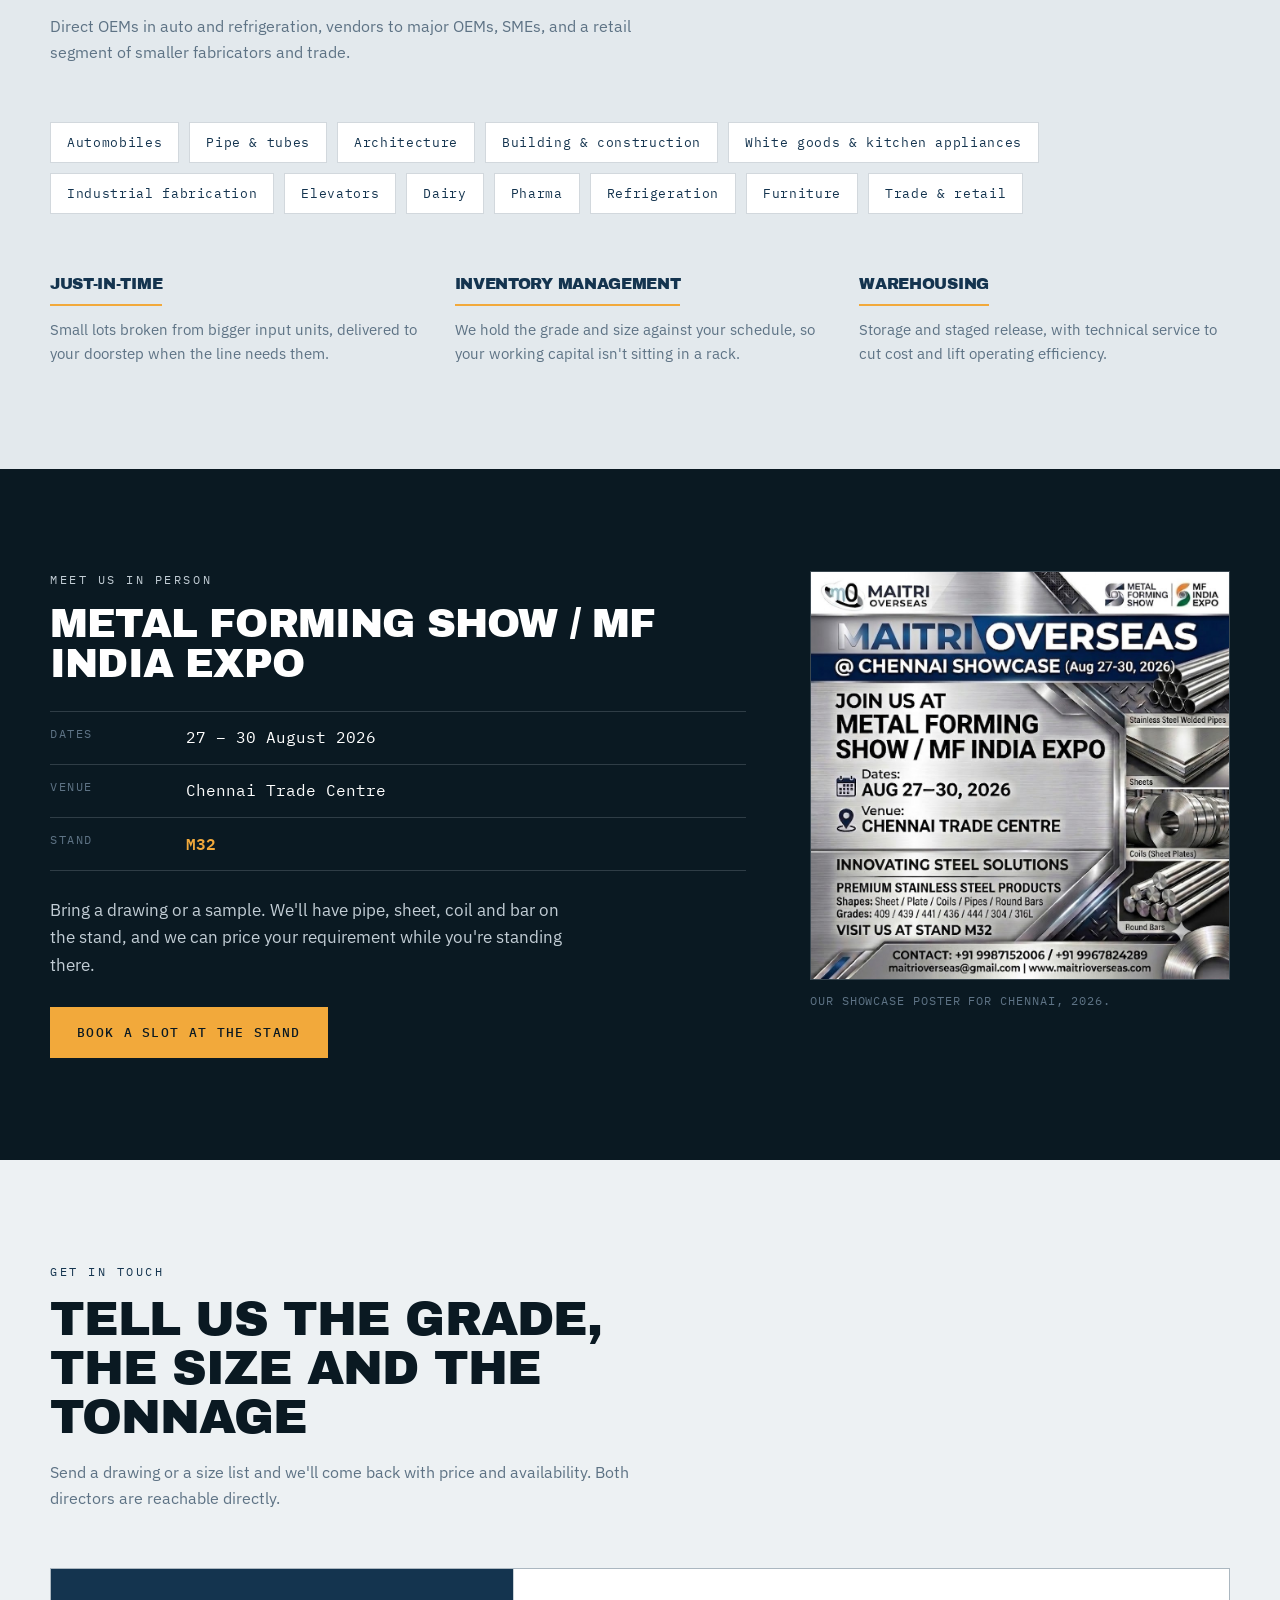
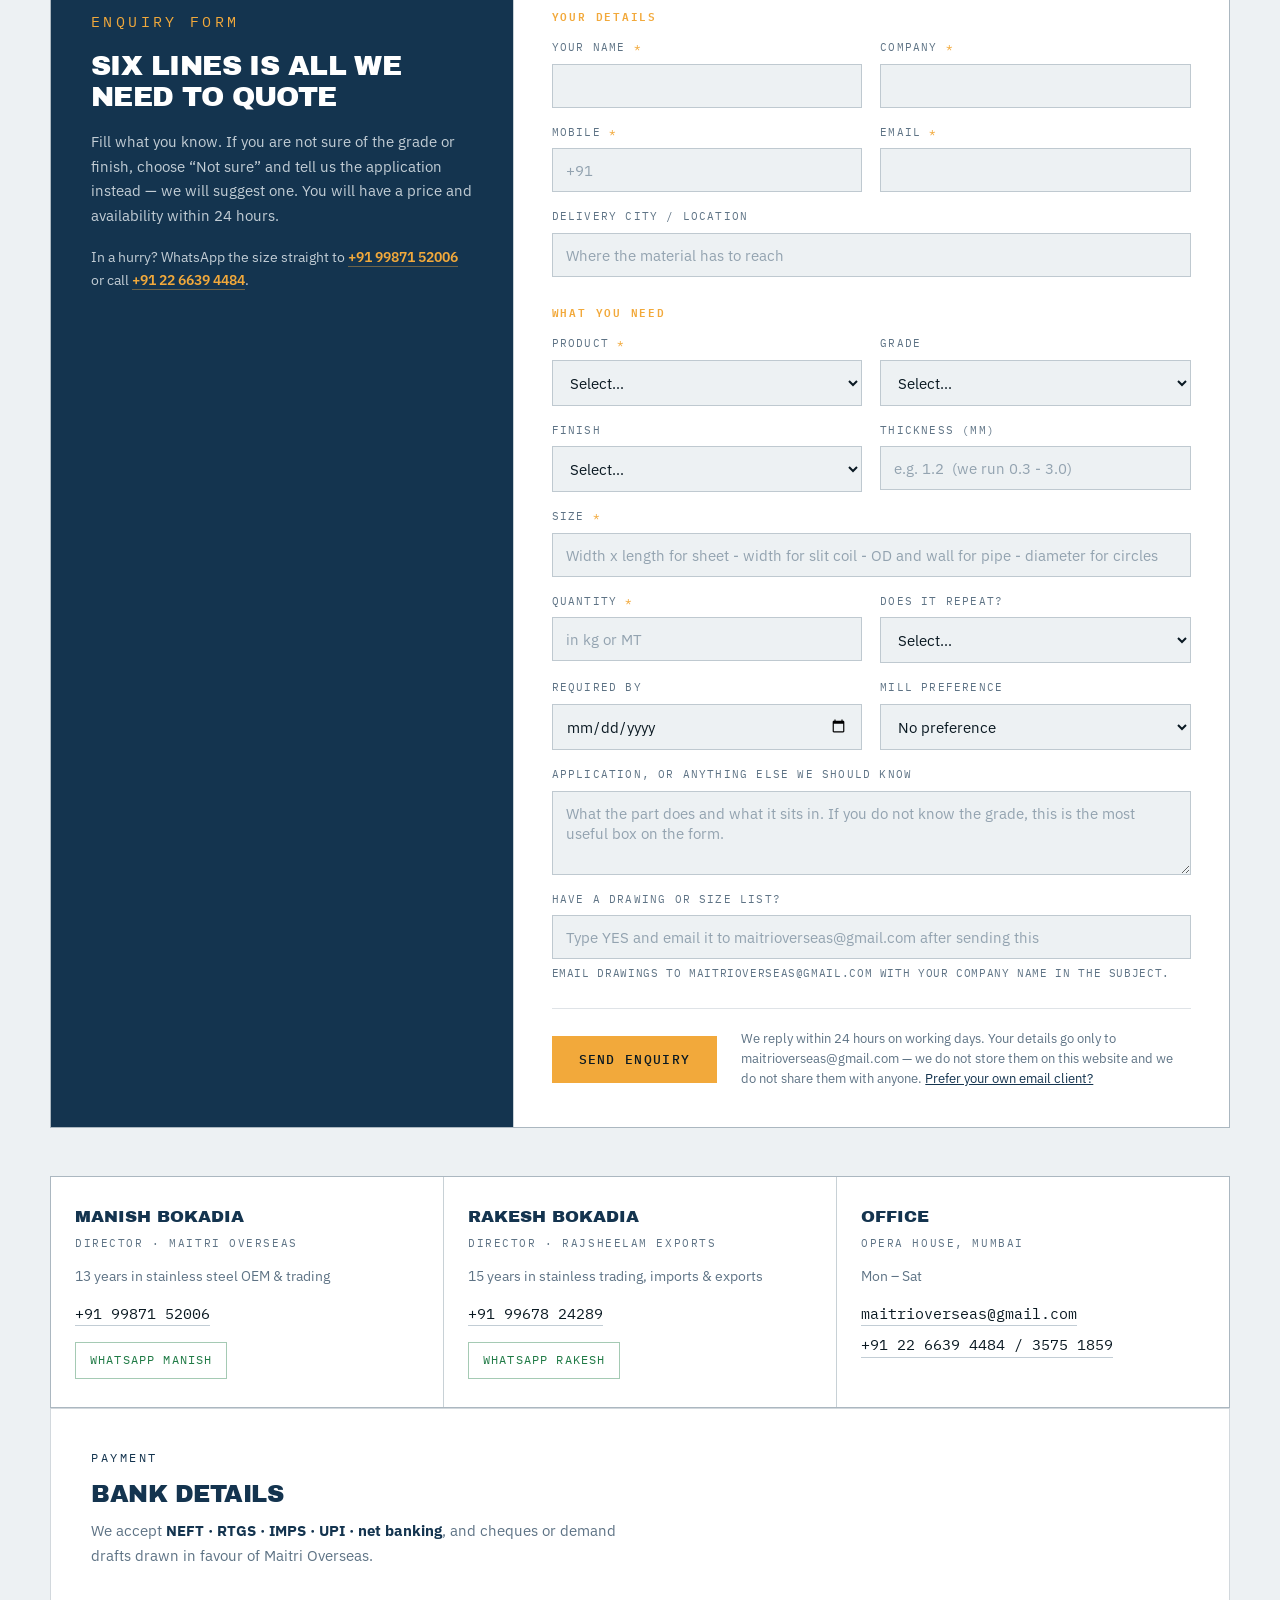
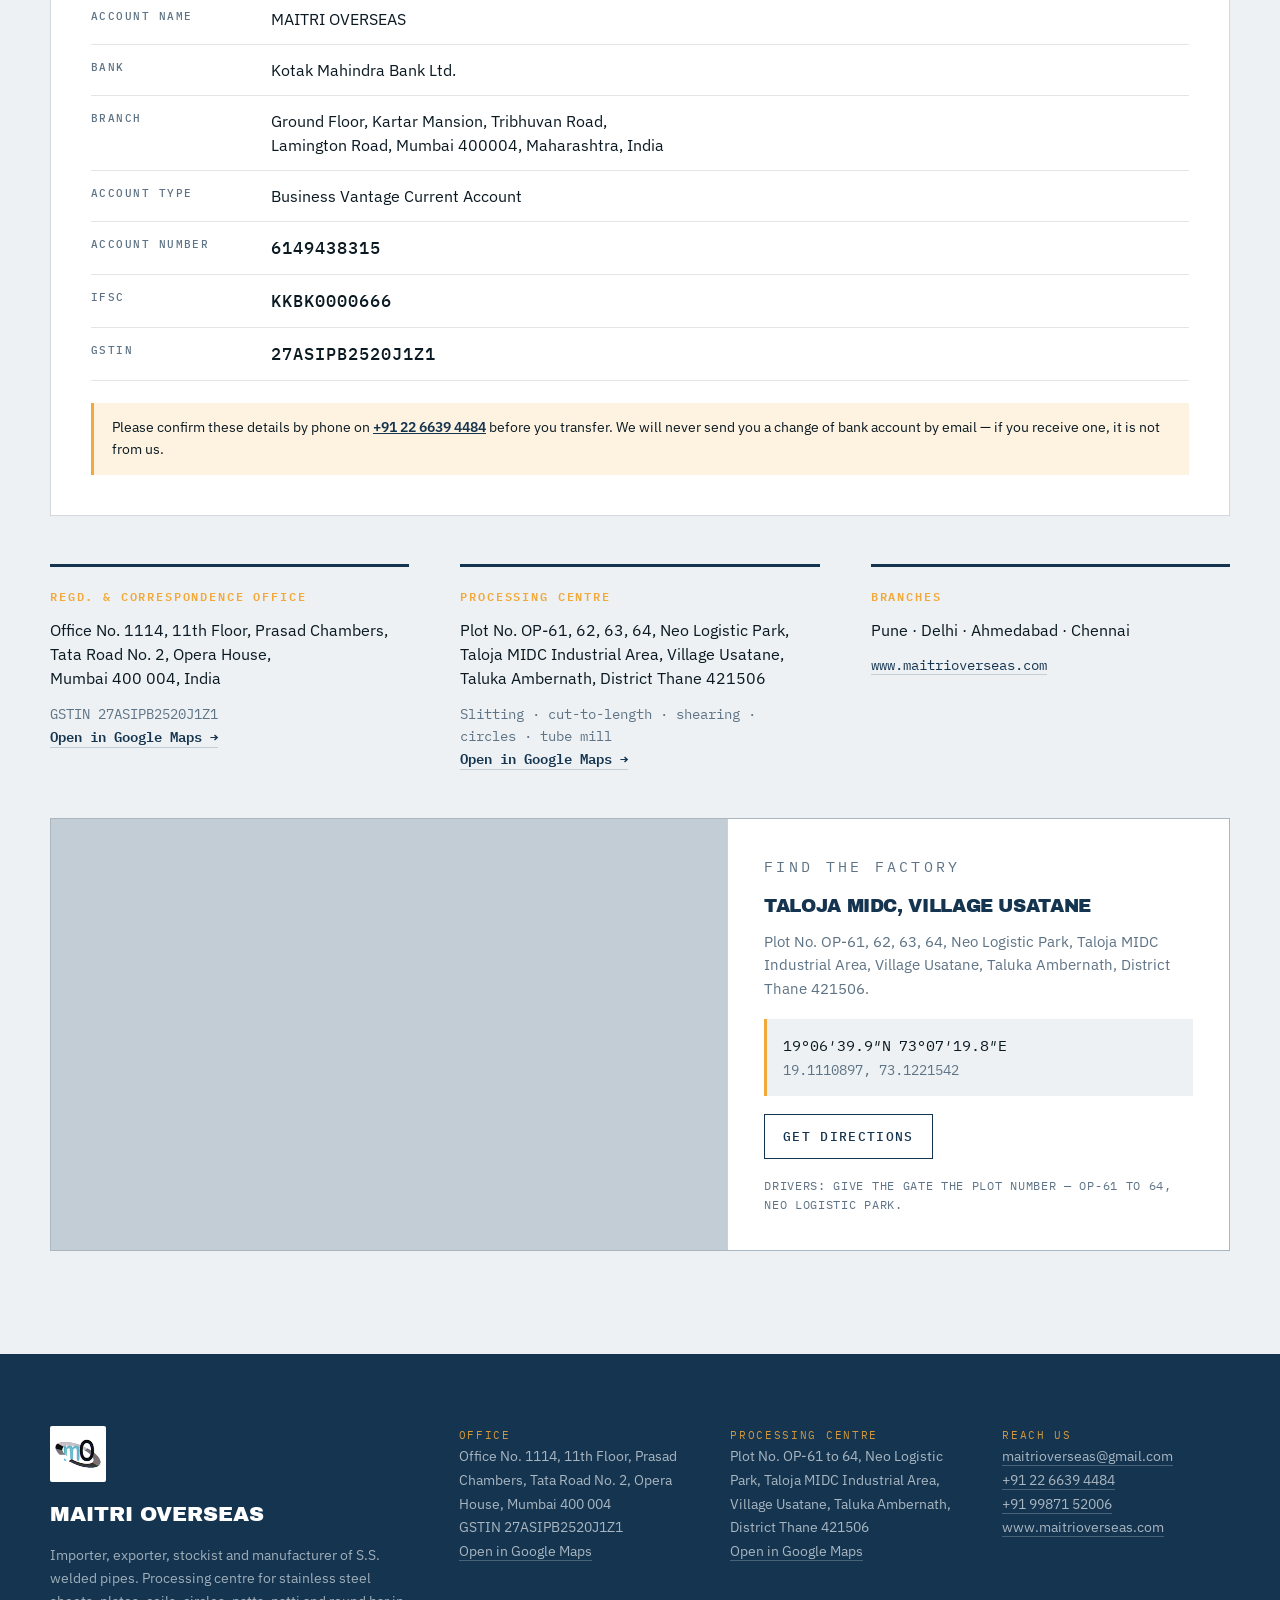
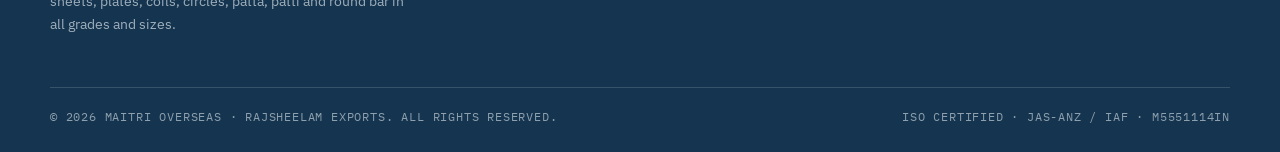
==== commit a7bd2f53: "Set homepage_6" ====
--- a/index.html
+++ b/index.html
@@ -41,9 +41,10 @@
       <a href="#video">Video</a>
       <a href="#plant">Plant</a>
       <a href="#expo">Expo</a>
+      <a href="#enquiry">Enquiry</a>
       <a href="#contact">Contact</a>
     </nav>
-    <a class="btn btn--ghost masthead__cta" href="mailto:maitrioverseas@gmail.com?subject=Enquiry%20from%20website">Ask for a quote</a>
+    <a class="btn btn--ghost masthead__cta" href="#enquiry">Ask for a quote</a>
   </div>
 </header>
 
@@ -62,7 +63,7 @@
       and elevators.
     </p>
     <div class="hero__actions">
-      <a class="btn btn--solid" href="#contact">Send an enquiry</a>
+      <a class="btn btn--solid" href="#enquiry">Send an enquiry</a>
       <a class="btn btn--line" href="#lines">See line capacities</a>
     </div>
   </div>
@@ -414,7 +415,7 @@
       <div class="clip clip--cta">
         <h3>Want to see a size run?</h3>
         <p>Tell us the grade, finish and size and we'll film your job on the line before it ships.</p>
-        <a class="btn btn--solid" href="#contact">Ask us</a>
+        <a class="btn btn--solid" href="#enquiry">Ask us</a>
       </div>
 
     </div>
@@ -525,18 +526,187 @@
         availability. Both directors are reachable directly.</p>
     </header>
 
-    <div class="checklist">
-      <p class="checklist__lead">Six lines is all we need to quote</p>
-      <ol class="checklist__list">
-        <li><span>Grade</span> 304, 316L, 409, 439, 441, 436, 444 — or the 200/300 series equivalent</li>
-        <li><span>Finish</span> 2B, 2D, No. 4, No. 8 or BA</li>
-        <li><span>Thickness</span> anywhere from 0.3 to 3.0 mm</li>
-        <li><span>Size</span> width and length for sheet, width for slit coil, OD and wall for pipe, diameter for circles</li>
-        <li><span>Quantity</span> in kg or MT, and whether it repeats</li>
-        <li><span>Delivery</span> where it goes, and when you need it there</li>
-      </ol>
-      <p class="checklist__note">Not sure of the grade? Tell us the application instead — what the
-        part does and what it sits in — and we'll suggest one.</p>
+    <div class="enq" id="enquiry">
+      <div class="enq__intro">
+        <p class="eyebrow eyebrow--dark">Enquiry form</p>
+        <h3>Six lines is all we need to quote</h3>
+        <p>Fill what you know. If you are not sure of the grade or finish, choose
+          &ldquo;Not sure&rdquo; and tell us the application instead — we will suggest one.
+          You will have a price and availability within 24 hours.</p>
+        <p class="enq__alt">In a hurry? WhatsApp the size straight to
+          <a href="https://wa.me/919987152006" target="_blank" rel="noopener">+91 99871 52006</a>
+          or call <a href="tel:+912266394484">+91 22 6639 4484</a>.</p>
+      </div>
+
+      <form class="enq__form" id="enqForm" action="https://api.web3forms.com/submit" method="POST">
+
+        <!-- ============================================================
+             PASTE YOUR WEB3FORMS ACCESS KEY BELOW.
+             Get it free in 60 seconds at https://web3forms.com
+             (enter maitrioverseas@gmail.com, the key is emailed to you).
+             Until this is filled in, the form cannot send.
+             ============================================================ -->
+        <input type="hidden" name="access_key" value="PASTE-YOUR-ACCESS-KEY-HERE">
+
+        <input type="hidden" name="subject" value="Website enquiry - Maitri Overseas">
+        <input type="hidden" name="from_name" value="Maitri Overseas website">
+        <input type="hidden" name="redirect" value="https://www.maitrioverseas.com/thanks.html">
+        <!-- spam trap: real people never tick this -->
+        <input type="checkbox" name="botcheck" class="honey" tabindex="-1" aria-hidden="true">
+
+        <fieldset>
+          <legend>Your details</legend>
+          <div class="fgrid">
+            <label class="f">
+              <span>Your name <em>*</em></span>
+              <input type="text" name="Name" required autocomplete="name">
+            </label>
+            <label class="f">
+              <span>Company <em>*</em></span>
+              <input type="text" name="Company" required autocomplete="organization">
+            </label>
+            <label class="f">
+              <span>Mobile <em>*</em></span>
+              <input type="tel" name="Mobile" required autocomplete="tel" placeholder="+91">
+            </label>
+            <label class="f">
+              <span>Email <em>*</em></span>
+              <input type="email" name="Email" required autocomplete="email">
+            </label>
+            <label class="f f--wide">
+              <span>Delivery city / location</span>
+              <input type="text" name="Delivery location" placeholder="Where the material has to reach">
+            </label>
+          </div>
+        </fieldset>
+
+        <fieldset>
+          <legend>What you need</legend>
+          <div class="fgrid">
+            <label class="f">
+              <span>Product <em>*</em></span>
+              <select name="Product" required>
+                <option value="">Select&hellip;</option>
+                <option>Slit coil</option>
+                <option>Sheet / plate</option>
+                <option>Full coil</option>
+                <option>Circles / blanks</option>
+                <option>ERW welded pipe</option>
+                <option>Round bar</option>
+                <option>Patta / patti</option>
+                <option>Not sure - please advise</option>
+              </select>
+            </label>
+            <label class="f">
+              <span>Grade</span>
+              <select name="Grade">
+                <option value="">Select&hellip;</option>
+                <option>304</option>
+                <option>316L</option>
+                <option>409</option>
+                <option>439</option>
+                <option>441</option>
+                <option>436</option>
+                <option>444</option>
+                <option>Other 200 series</option>
+                <option>Other 300 series</option>
+                <option>Other 400 series</option>
+                <option>Not sure - please advise</option>
+              </select>
+            </label>
+            <label class="f">
+              <span>Finish</span>
+              <select name="Finish">
+                <option value="">Select&hellip;</option>
+                <option>2B - smooth mill</option>
+                <option>2D - dull matte</option>
+                <option>No. 4 - brushed satin</option>
+                <option>No. 8 - mirror</option>
+                <option>BA - bright annealed</option>
+                <option>Not sure - please advise</option>
+              </select>
+            </label>
+            <label class="f">
+              <span>Thickness (mm)</span>
+              <input type="text" name="Thickness mm" placeholder="e.g. 1.2  (we run 0.3 - 3.0)">
+            </label>
+            <label class="f f--wide">
+              <span>Size <em>*</em></span>
+              <input type="text" name="Size" required
+                placeholder="Width x length for sheet - width for slit coil - OD and wall for pipe - diameter for circles">
+            </label>
+            <label class="f">
+              <span>Quantity <em>*</em></span>
+              <input type="text" name="Quantity" required placeholder="in kg or MT">
+            </label>
+            <label class="f">
+              <span>Does it repeat?</span>
+              <select name="Repeat frequency">
+                <option value="">Select&hellip;</option>
+                <option>One-time order</option>
+                <option>Monthly</option>
+                <option>Quarterly</option>
+                <option>Ongoing schedule</option>
+              </select>
+            </label>
+            <label class="f">
+              <span>Required by</span>
+              <input type="date" name="Required by">
+            </label>
+            <label class="f">
+              <span>Mill preference</span>
+              <select name="Mill preference">
+                <option value="">No preference</option>
+                <option>POSCO</option>
+                <option>Jindal</option>
+                <option>Salem</option>
+                <option>JFE</option>
+                <option>Aperam</option>
+              </select>
+            </label>
+            <label class="f f--wide">
+              <span>Application, or anything else we should know</span>
+              <textarea name="Application / notes" rows="3"
+                placeholder="What the part does and what it sits in. If you do not know the grade, this is the most useful box on the form."></textarea>
+            </label>
+            <label class="f f--wide">
+              <span>Have a drawing or size list?</span>
+              <input type="text" name="Drawing to follow" placeholder="Type YES and email it to maitrioverseas@gmail.com after sending this">
+              <small>Email drawings to maitrioverseas@gmail.com with your company name in the subject.</small>
+            </label>
+          </div>
+        </fieldset>
+
+        <div class="enq__error" id="enqError" hidden>
+          <p class="enq__error-why" id="enqWhy"></p>
+          <p>Please <a href="#" id="enqMailto">send it from your own email instead</a>, or WhatsApp
+            the size to <a href="https://wa.me/919987152006" target="_blank" rel="noopener">+91 99871 52006</a>.</p>
+        </div>
+
+        <div class="enq__submit">
+          <button type="submit" class="btn btn--solid" id="enqBtn">Send enquiry</button>
+          <p>We reply within 24 hours on working days. Your details go only to
+            maitrioverseas@gmail.com — we do not store them on this website and we do not
+            share them with anyone. <a href="#" id="enqMailtoAlt">Prefer your own email client?</a></p>
+        </div>
+      </form>
+
+      <div class="enq__done" id="enqDone" hidden>
+        <p class="eyebrow eyebrow--dark">Enquiry received</p>
+        <h3>Thank you. We have it.</h3>
+        <p>Your enquiry has gone straight to <strong>maitrioverseas@gmail.com</strong>. We will come
+          back with price and availability within 24 hours on working days.</p>
+        <ol>
+          <li><span>We check stock</span> against the grade, finish and size you sent.</li>
+          <li><span>We price it</span> — and if a different size would cost you less, we will say so.</li>
+          <li><span>We call or email you</span> on the number you gave us.</li>
+        </ol>
+        <p class="enq__done-alt">Need it faster? Call
+          <a href="tel:+919987152006">+91 99871 52006</a> or
+          <a href="https://wa.me/919987152006" target="_blank" rel="noopener">WhatsApp us</a>.
+          Sending a drawing? Email it to
+          <a href="mailto:maitrioverseas@gmail.com">maitrioverseas@gmail.com</a>.</p>
+      </div>
     </div>
 
     <div class="people">
@@ -735,6 +905,94 @@
   else { el.textContent = 'Thank you for visiting Stand M32'; }
 })();
 
+
+/* Enquiry form. Posts to Web3Forms over AJAX so the visitor stays on the page.
+   If anything fails — no access key, service down, no network — we show the
+   error and hand them a pre-filled email instead, so nobody hits a dead end.
+   With JavaScript off, the plain form POST + redirect still works. */
+(function(){
+  var form = document.getElementById('enqForm');
+  if(!form) return;
+  var btn  = document.getElementById('enqBtn'),
+      err  = document.getElementById('enqError'),
+      done = document.getElementById('enqDone');
+
+  function mailtoURL(){
+    var fd = new FormData(form), skip = ['access_key','subject','from_name','redirect','botcheck'], lines = [];
+    fd.forEach(function(v, k){
+      if(skip.indexOf(k) > -1 || !String(v).trim()) return;
+      lines.push(k + ': ' + v);
+    });
+    if(!lines.length) lines.push('(please fill in the form above)');
+    lines.push('', '--', 'Sent from maitrioverseas.com');
+    return 'mailto:maitrioverseas@gmail.com?subject='
+         + encodeURIComponent('Website enquiry - ' + (fd.get('Company') || 'website'))
+         + '&body=' + encodeURIComponent(lines.join('\n'));
+  }
+
+  ['enqMailto','enqMailtoAlt'].forEach(function(id){
+    var a = document.getElementById(id);
+    if(a) a.addEventListener('click', function(e){ e.preventDefault(); window.location.href = mailtoURL(); });
+  });
+
+  var KEY_PLACEHOLDER = 'PASTE-YOUR-ACCESS-KEY-HERE';
+
+  function fail(reason){
+    var why = document.getElementById('enqWhy');
+    if(why) why.textContent = reason || 'That did not go through.';
+    if(err){ err.hidden = false; err.scrollIntoView({ block:'center' }); }
+    if(btn){ btn.disabled = false; btn.textContent = 'Send enquiry'; }
+  }
+
+  form.addEventListener('submit', function(e){
+    if(!form.checkValidity()) return;              // let the browser show its own messages
+    e.preventDefault();
+
+    var key = (form.querySelector('[name=access_key]') || {}).value || '';
+    if(!key.trim() || key.trim() === KEY_PLACEHOLDER){
+      console.error(
+        'MAITRI OVERSEAS — the enquiry form is not connected yet.\n' +
+        'Get a free key at https://web3forms.com (enter maitrioverseas@gmail.com),\n' +
+        'then replace ' + KEY_PLACEHOLDER + ' in index.html with it.');
+      fail('This form has not been connected to email yet — the access key is still missing from index.html.');
+      return;
+    }
+
+    if(location.protocol === 'file:'){
+      fail('The form only works on the live website, not from a file opened on your computer. Upload the site first, then test it there.');
+      return;
+    }
+
+    if(btn){ btn.disabled = true; btn.textContent = 'Sending...'; }
+    if(err) err.hidden = true;
+
+    var payload = {};
+    new FormData(form).forEach(function(v, k){ payload[k] = v; });
+
+    fetch('https://api.web3forms.com/submit', {
+      method: 'POST',
+      headers: { 'Content-Type': 'application/json', 'Accept': 'application/json' },
+      body: JSON.stringify(payload)
+    })
+    .then(function(r){ return r.json().catch(function(){ return { success:false }; }); })
+    .then(function(d){
+      if(d && d.success){
+        form.hidden = true;
+        if(done){ done.hidden = false; done.scrollIntoView({ block:'center', behavior:'smooth' }); }
+      } else {
+        var m = (d && d.message) ? String(d.message) : '';
+        console.error('MAITRI OVERSEAS — Web3Forms replied:', m || '(no message)');
+        fail(/access.?key/i.test(m)
+          ? 'The access key in index.html is not valid. Check it against the key emailed to you by web3forms.com.'
+          : ('That did not go through.' + (m ? ' (' + m + ')' : '')));
+      }
+    })
+    .catch(function(){
+      fail('That did not go through — the connection failed. Please check your internet and try again.');
+    });
+  });
+})();
+
 document.getElementById('yr').textContent = new Date().getFullYear();
 </script>
 </body>
--- a/style.css
+++ b/style.css
@@ -627,3 +627,145 @@
   .factorymap{ grid-template-columns:1fr; }
   .factorymap__frame, .factorymap__frame iframe{ min-height:280px; }
 }
+
+/* ── Enquiry form ─────────────────────────────────────────── */
+.enq{
+  display:grid; grid-template-columns:1fr 1.55fr; gap:1px;
+  background:rgba(94,115,133,.26); border:var(--rule);
+  margin-bottom:clamp(30px,4vw,48px); scroll-margin-top:90px;
+}
+.enq__intro{ background:var(--navy); padding:clamp(28px,3.2vw,40px); }
+.enq__intro .eyebrow{ color:var(--spark); }
+.enq__intro h3{
+  font-size:clamp(1.3rem,2.6vw,1.75rem); text-transform:uppercase; color:var(--white);
+  margin-bottom:16px; line-height:1.1;
+}
+.enq__intro p{ color:var(--mill); font-size:.96rem; margin:0 0 18px; line-height:1.6; }
+.enq__alt{ font-size:.9rem !important; }
+.enq__alt a{ color:var(--spark); font-weight:600; text-decoration:none; border-bottom:1px solid rgba(242,169,59,.4); }
+.enq__alt a:hover{ color:var(--white); }
+
+.enq__form{ background:var(--white); padding:clamp(26px,3vw,38px); }
+.enq__form fieldset{ border:0; margin:0 0 26px; padding:0; }
+.enq__form legend{
+  font-family:var(--mono); font-size:.7rem; letter-spacing:.16em; text-transform:uppercase;
+  color:var(--spark); font-weight:600; padding:0 0 14px; margin:0;
+}
+.fgrid{ display:grid; grid-template-columns:1fr 1fr; gap:16px 18px; }
+.f{ display:flex; flex-direction:column; }
+.f--wide{ grid-column:1 / -1; }
+.f > span{
+  font-family:var(--mono); font-size:.68rem; letter-spacing:.11em; text-transform:uppercase;
+  color:var(--steel); margin-bottom:7px;
+}
+.f > span em{ color:var(--spark); font-style:normal; }
+.f input, .f select, .f textarea{
+  font-family:var(--body); font-size:.95rem; color:var(--ink);
+  padding:11px 13px; background:var(--paper);
+  border:1px solid rgba(94,115,133,.32); border-radius:0;
+  width:100%; transition:.15s ease;
+}
+.f textarea{ resize:vertical; min-height:76px; }
+.f input:hover, .f select:hover, .f textarea:hover{ border-color:var(--steel); }
+.f input:focus, .f select:focus, .f textarea:focus{
+  outline:none; border-color:var(--spark); background:var(--white);
+  box-shadow:0 0 0 3px rgba(242,169,59,.18);
+}
+.f input[type="file"]{ padding:9px 11px; font-size:.86rem; background:var(--white); cursor:pointer; }
+.f small{
+  font-family:var(--mono); font-size:.66rem; letter-spacing:.06em; text-transform:uppercase;
+  color:var(--steel); margin-top:6px;
+}
+.f input::placeholder, .f textarea::placeholder{ color:#93A3B0; }
+
+.enq__submit{
+  display:flex; flex-wrap:wrap; align-items:center; gap:16px 24px;
+  padding-top:20px; border-top:1px solid rgba(94,115,133,.2);
+}
+.enq__submit button{ cursor:pointer; font-family:var(--mono); }
+.enq__submit p{
+  margin:0; flex:1 1 320px; font-size:.8rem; color:var(--steel); line-height:1.55;
+}
+
+@media (max-width: 980px){
+  .enq{ grid-template-columns:1fr; }
+}
+@media (max-width: 620px){
+  .fgrid{ grid-template-columns:1fr; }
+}
+
+/* ── Thank-you page ───────────────────────────────────────── */
+.thanks{ background:var(--ink); }
+.ty{ padding:clamp(60px,9vw,120px) 0 clamp(50px,7vw,90px); color:var(--paper); }
+.ty__inner{ max-width:780px; }
+.ty h1{
+  font-family:var(--display); font-size:clamp(2.1rem,5.5vw,3.4rem); text-transform:uppercase;
+  color:var(--white); letter-spacing:-.03em; line-height:1.05; margin:0 0 24px;
+}
+.ty__lede{ font-size:clamp(1rem,2vw,1.15rem); color:var(--mill); line-height:1.65; margin:0 0 44px; }
+.ty__lede strong{ color:var(--white); }
+.ty__next{ border-top:1px solid rgba(194,205,213,.22); padding-top:30px; margin-bottom:36px; }
+.ty__next h2{
+  font-family:var(--display); font-size:1.15rem; text-transform:uppercase; color:var(--spark);
+  margin:0 0 20px; letter-spacing:0;
+}
+.ty__next ol{ margin:0; padding:0; list-style:none; counter-reset:ty; }
+.ty__next li{
+  counter-increment:ty; position:relative; padding:14px 0 14px 46px;
+  border-bottom:1px solid rgba(194,205,213,.14); color:var(--mill); font-size:.98rem; line-height:1.6;
+}
+.ty__next li::before{
+  content:counter(ty,decimal-leading-zero); position:absolute; left:0; top:16px;
+  font-family:var(--mono); font-size:.75rem; color:var(--spark); font-weight:600;
+}
+.ty__next li span{ color:var(--white); font-weight:600; }
+.ty__urgent{ background:var(--navy); padding:24px 26px; margin-bottom:38px; }
+.ty__urgent-h{
+  font-family:var(--mono); font-size:.7rem; letter-spacing:.16em; text-transform:uppercase;
+  color:var(--spark); font-weight:600; margin:0 0 10px;
+}
+.ty__urgent p{ margin:0; color:var(--mill); font-size:.95rem; line-height:1.7; }
+.ty__urgent a{ color:var(--white); font-weight:600; border-bottom:1px solid rgba(242,169,59,.5); text-decoration:none; }
+.ty__urgent a:hover{ color:var(--spark); }
+.thanks .masthead{ background:rgba(10,25,34,.94); border-bottom-color:rgba(194,205,213,.16); }
+.thanks .brand{ color:var(--white); }
+.thanks .brand__name em{ color:var(--steel); }
+.thanks .btn--ghost{ border-color:rgba(194,205,213,.45); color:var(--paper); }
+.thanks .btn--ghost:hover{ background:var(--white); color:var(--navy); border-color:var(--white); }
+.thanks .foot{ background:transparent; border-top:1px solid rgba(194,205,213,.16); padding:0 0 26px; }
+
+/* enquiry: spam trap + failure notice */
+.honey{ position:absolute; left:-9999px; width:1px; height:1px; opacity:0; }
+.enq__error{
+  margin:0 0 20px; padding:15px 18px; background:#FDECEA;
+  border-left:3px solid #C0392B; font-size:.9rem; color:#7B241C; line-height:1.55;
+}
+.enq__error p{ margin:0; }
+.enq__error-why{ font-weight:700; margin-bottom:6px !important; }
+.enq__error a{ color:#7B241C; font-weight:600; }
+.enq__submit p a{ color:var(--navy); text-decoration:underline; }
+
+/* enquiry: inline success panel */
+.enq__done{ background:var(--white); padding:clamp(30px,3.4vw,44px); }
+.enq__done h3{
+  font-size:clamp(1.35rem,2.8vw,1.9rem); text-transform:uppercase; color:var(--navy);
+  margin-bottom:16px; line-height:1.1;
+}
+.enq__done > p{ font-size:1rem; color:var(--steel); margin:0 0 24px; line-height:1.65; max-width:56ch; }
+.enq__done > p strong{ color:var(--navy); }
+.enq__done ol{ margin:0 0 24px; padding:0; list-style:none; counter-reset:dn; }
+.enq__done li{
+  counter-increment:dn; position:relative; padding:13px 0 13px 44px;
+  border-bottom:1px solid rgba(94,115,133,.18); font-size:.95rem; color:var(--steel); line-height:1.6;
+}
+.enq__done li::before{
+  content:counter(dn,decimal-leading-zero); position:absolute; left:0; top:15px;
+  font-family:var(--mono); font-size:.72rem; color:var(--spark); font-weight:600;
+}
+.enq__done li span{ color:var(--navy); font-weight:600; }
+.enq__done-alt{
+  margin:0 !important; padding:16px 18px; background:var(--paper);
+  border-left:3px solid var(--spark); font-size:.9rem !important; line-height:1.7;
+}
+.enq__done-alt a{ color:var(--navy); font-weight:600; }
+#enqBtn:disabled{ opacity:.55; cursor:wait; }
